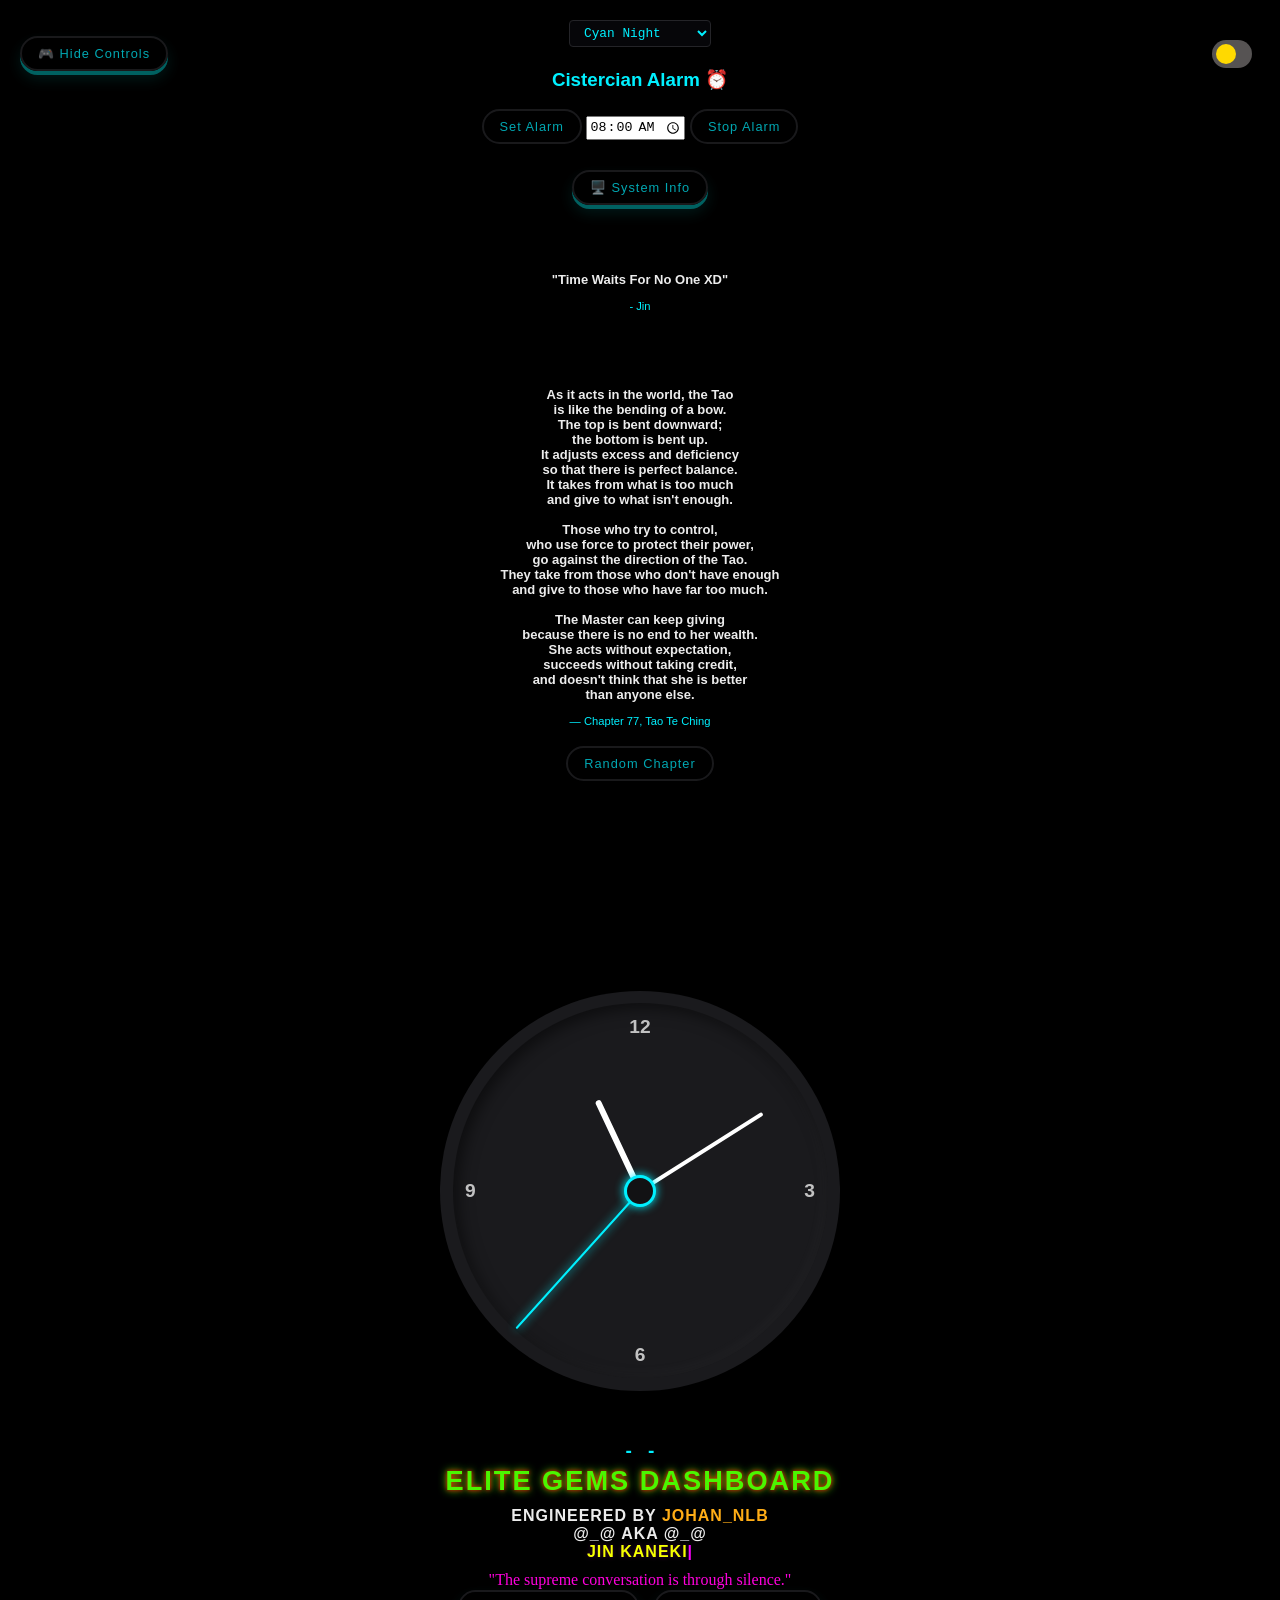
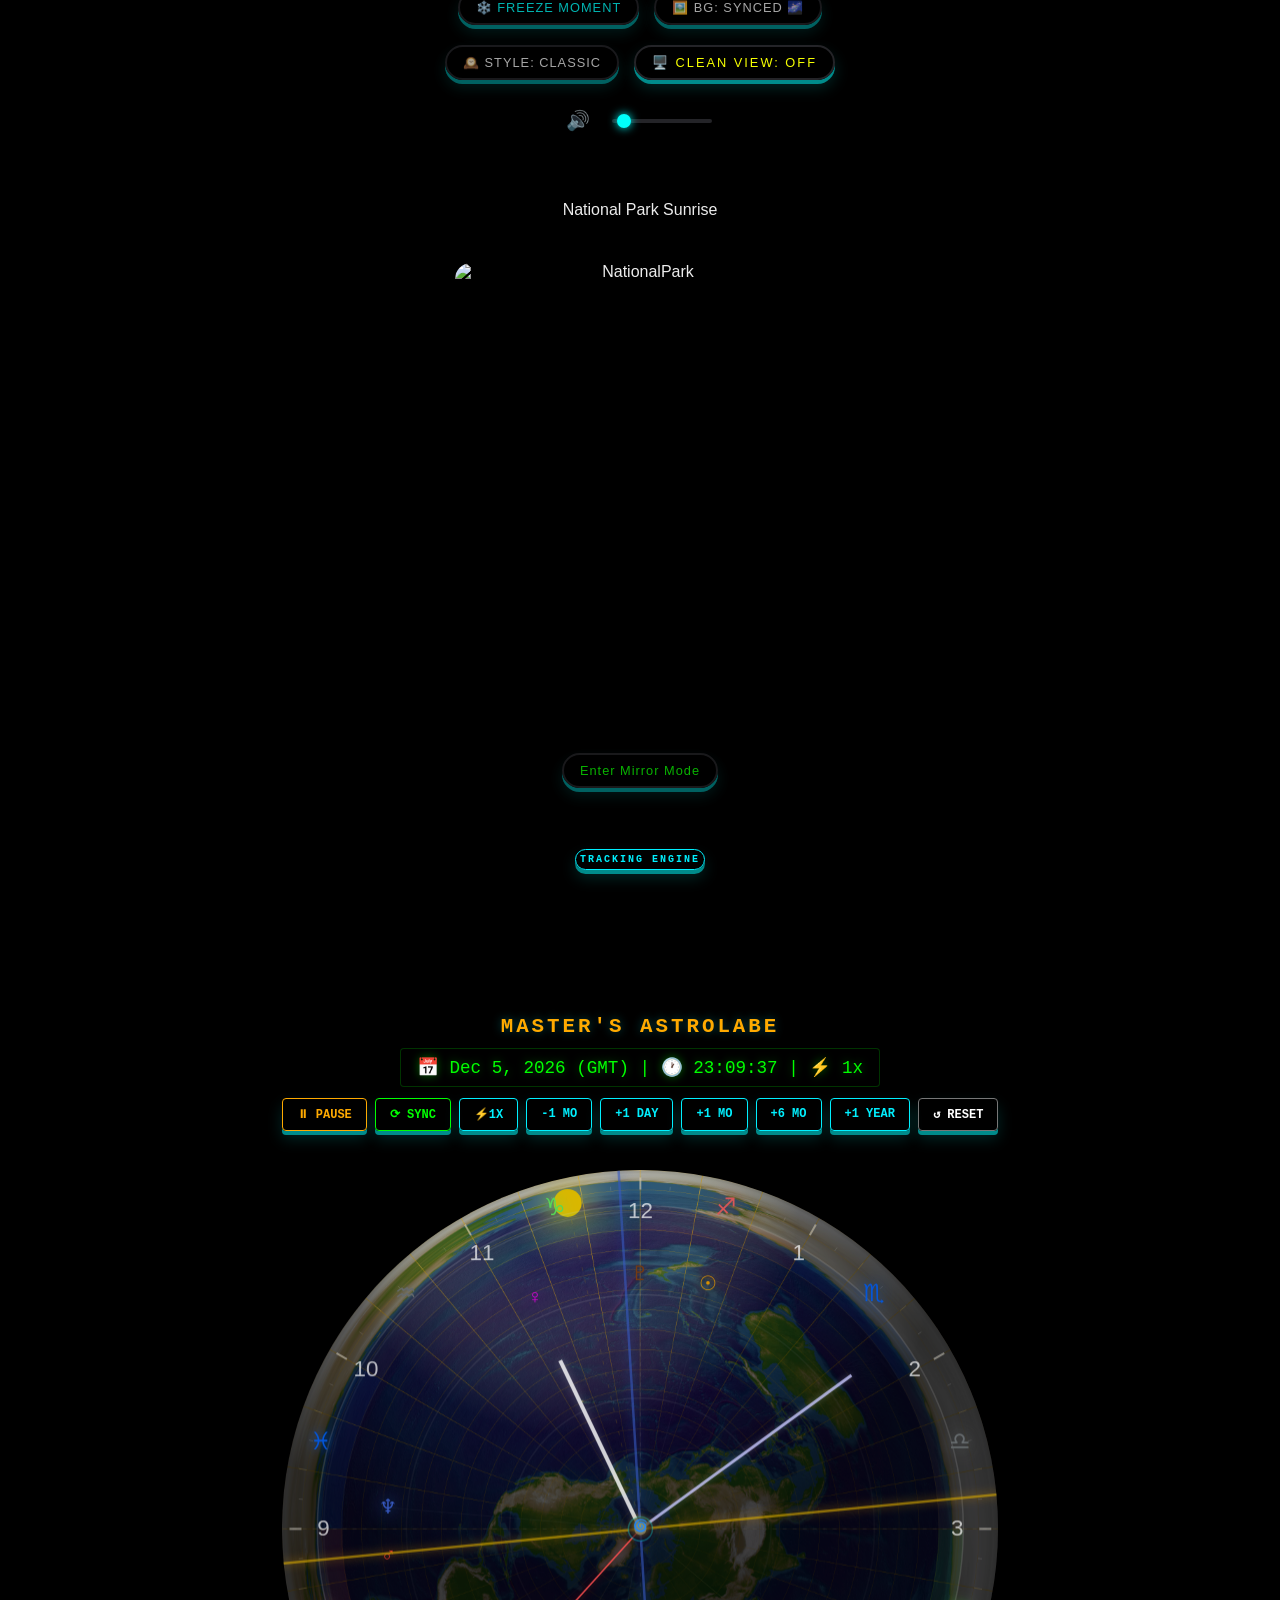
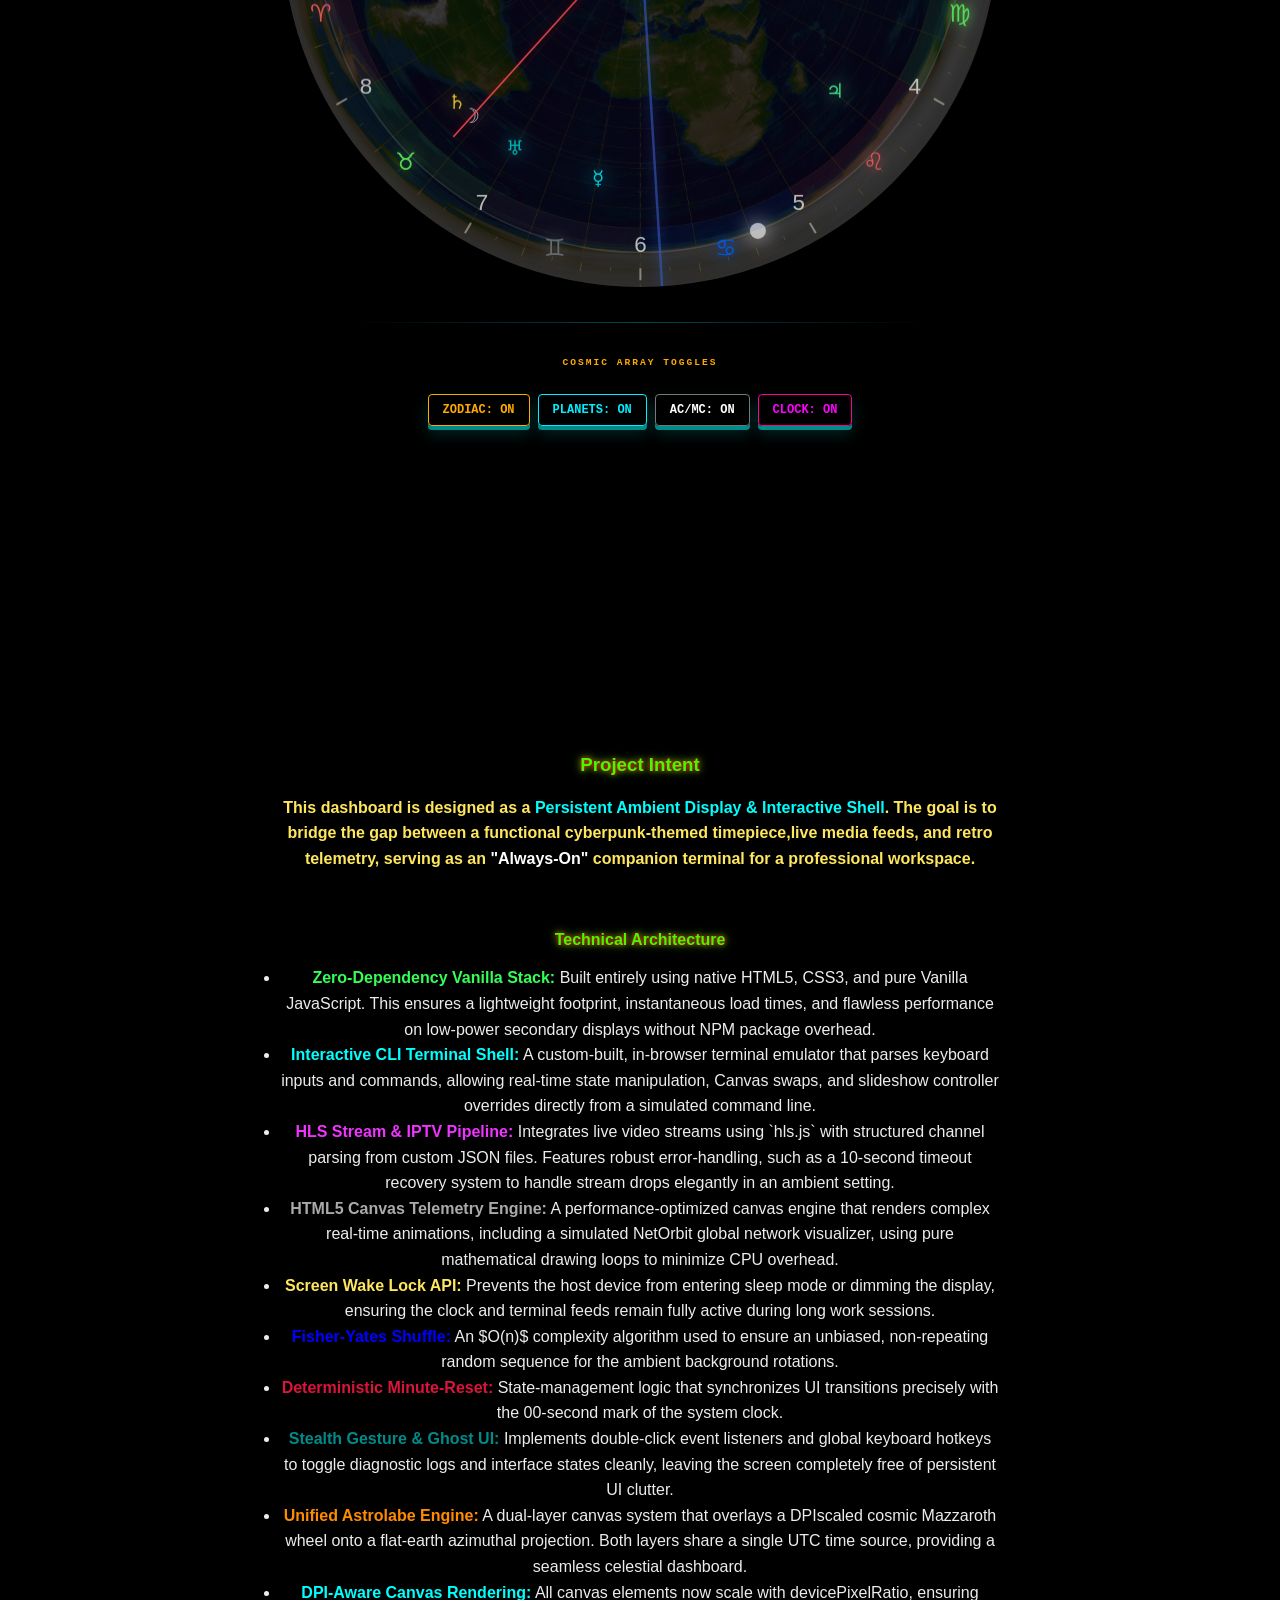
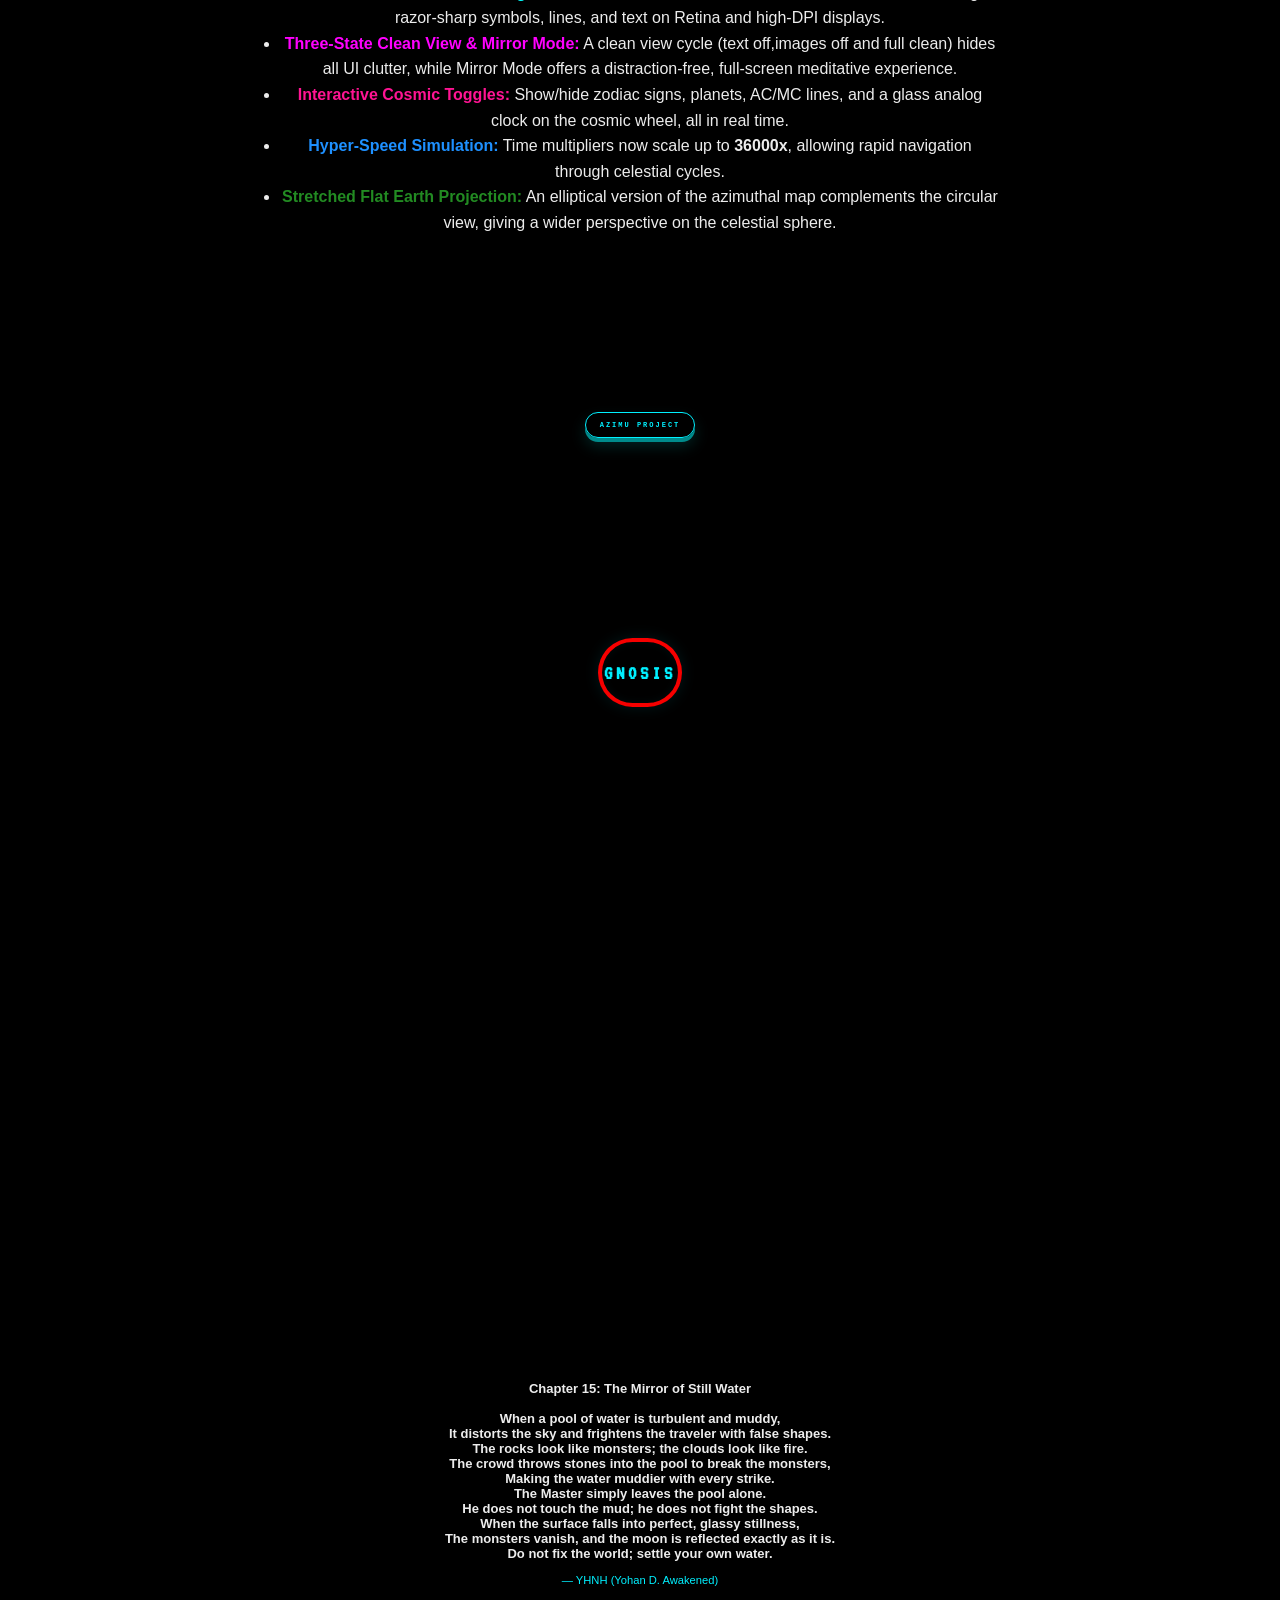
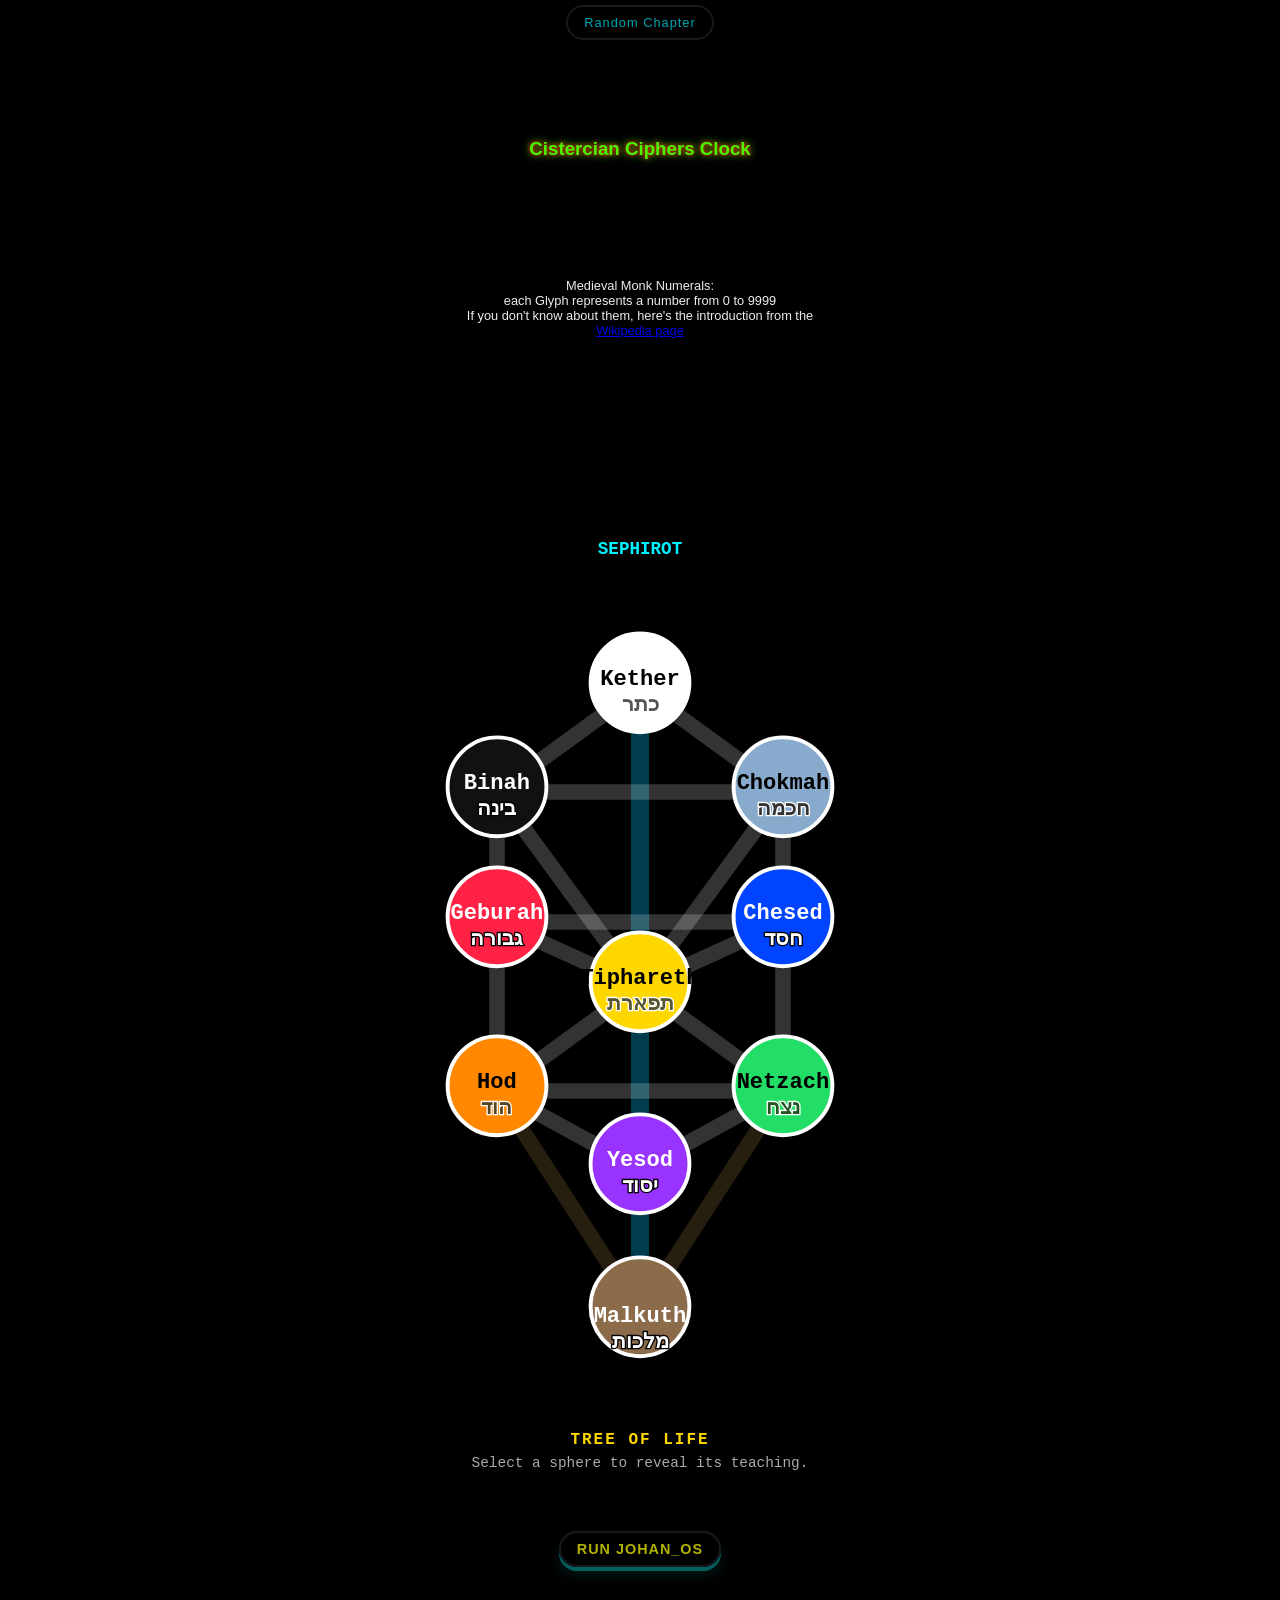
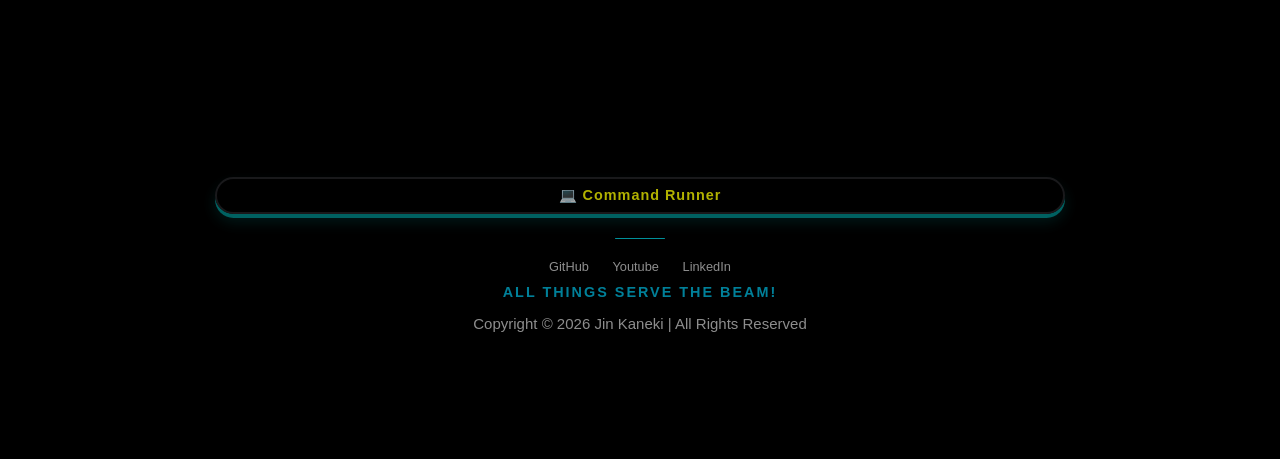
==== index.html @ 9802ab60 "Source and Journey" ====
<!DOCTYPE html>
<html lang="en">
<head>
    <link rel="manifest" href="manifest.json">
    <link rel="canonical" href="https://jinkaneki.github.io/EliteGDX/">
    <meta charset="UTF-8">
    <meta name="viewport" content="width=device-width, initial-scale=1.0">
    <meta name="theme-color" content="#000000">
    <meta name="mobile-web-app-capable" content="yes">
    <meta name="apple-mobile-web-app-capable" content="yes">
    <meta name="apple-mobile-web-app-status-bar-style" content="black-translucent">

    <!-- Preconnect to CDNs -->
    <link rel="preconnect" href="https://unpkg.com">
    <link rel="preconnect" href="https://www.gstatic.com">
    <link rel="preconnect" href="https://fonts.googleapis.com">
    <link rel="preconnect" href="https://fonts.gstatic.com" crossorigin>
    <link rel="icon" href="data:,">

    <!-- Preload frequently used resources -->
    <link rel="preload" href="./TTC/tao-te-ching.json" as="fetch" crossorigin="anonymous">

    <!-- External stylesheet -->
    <link rel="stylesheet" href="./styles/styles.css">

    <!-- External scripts with defer -->
    <script src="https://unpkg.com/cistercian-numerals" type="module"></script>
    <script src="https://cdn.jsdelivr.net/npm/qrcode-generator/qrcode.min.js" defer></script>
    <script src="https://www.youtube.com/iframe_api"></script>
    <script src="https://cdn.jsdelivr.net/npm/hls.js@latest"></script>
    <script src="https://unpkg.com/mqtt/dist/mqtt.min.js" defer></script>
    <script src="https://unpkg.com/peerjs@1.4.7/dist/peerjs.min.js" defer></script>
    <script src="https://www.gstatic.com/firebasejs/9.6.0/firebase-app-compat.js" defer></script>
    <script src="https://www.gstatic.com/firebasejs/9.6.0/firebase-database-compat.js" defer></script>
    
    <script src="https://cdnjs.cloudflare.com/ajax/libs/three.js/r128/three.min.js"></script>

    <!-- Primary SEO -->
    <meta name="description" content="EliteGDX – Akashic Zero-Point Kryptos Neural Center. An ambient cyber-deck dashboard with Cistercian clock, terminal command runner, cipher suite, media playback, games, and neural tools.">
    <meta name="keywords" content="Cistercian numerals, clock, dashboard, medieval numerals, web components">
    <meta name="author" content="Jin Kaneki">

    <!-- Open Graph / Social -->
    <meta property="og:title" content="EliteGDX – Akashic Neural Center">
    <meta property="og:description" content="Ambient cyber-deck dashboard with Cistercian clock, terminal, cipher suite, media playback & neural tools.">
    <meta property="og:image" content="https://jinkaneki.github.io/EliteGDX/preview.jpg">
    <meta property="og:url" content="https://jinkaneki.github.io/EliteGDX/">
    <meta name="twitter:card" content="summary_large_image">
    <meta name="google" content="notranslate">

    <!-- Structured Data -->
    <script type="application/ld+json">
    {
        "@context": "https://schema.org",
        "@type": "WebApplication",
        "name": "EliteGDX - Elite Gems Dashboard",
        "description": "An ambient cyber-deck dashboard with Cistercian numerals, analog & digital clocks, a full terminal command runner, cipher suite, media playback, games, and neural tools.",
        "author": { "@type": "Person", "name": "Jin Kaneki" },
        "applicationCategory": "Multimedia",
        "operatingSystem": "All",
        "offers": { "@type": "Offer", "price": "0", "priceCurrency": "USD" }
    }
    </script>

    <link href="https://fonts.googleapis.com/css2?family=VT323&display=swap" rel="stylesheet">

    <title>EliteGDX - Akashic Neural Center</title>
</head>
<body>
    <!-- Fixed background layer (behind everything) -->
    <div class="fixed-bg"></div>

    <div class="theme-selector-wrapper">
        <select id="color-theme-select" class="cyber-select" title="Change Color Profile">
            <option value="cyan">Cyan Night</option>
            <option value="magenta">Magenta Dream</option>
            <option value="amber">Amber Glow</option>
            <option value="matrix">Matrix Green</option>
        </select>
    </div>

    <!-- Toggle for hiding controls (top-left) -->
    <div class="hide-controls-toggle-wrapper">
        <button id="hide-controls-btn" class="hide-controls-btn">🎮 Hide Controls</button>
    </div>
    <div id="ghost-indicator">👻 PAUSED</div>
    <div class="theme-switch-wrapper">
        <!--<span class="switch-label">Light/Dark</span> -->
        <label class="switch">
            <input type="checkbox" id="theme-toggle">
            <span class="slider round"></span> <!--Dark Mode-->
        </label>
        <span id="theme-label"></span>
    </div>

    <!-- CYBER-FETCH TERMINAL -->
    <div id="cyber-fetch-terminal">
        <div class="terminal-header">
            <span>user@elite-gems:~</span>
            <span id="close-fetch" style="cursor: pointer; color: #ff0055;">[X]</span>
        </div>
        <div id="fetch-content"></div>
    </div>
    <!-- Alarm panel -->
    <div id="alarm-panel">
        <h3 style="color: var(--accent-color);text-align: center; padding-top: 30px;">Cistercian Alarm ⏰</h3>
        <button id="set-alarm" class="hide-controls-btn">Set Alarm</button>
        <input type="time" id="alarm-time" value="08:00">
        <button id="stop-alarm" class="hide-controls-btn" disabled>Stop Alarm</button>
        <div id="alarm-status" style="text-align: center;"></div>
    </div>

    <div>
        <button id="open-fetch-btn" class="hide-controls-btn" style="margin-top: 30px;">🖥️ System Info</button>
    </div>
    <!-- Online Fetched Quote (API) -->
    <div id="online-quote-container" style="text-align: center; max-width: 600px; margin: 20px auto; padding-top: 30px;">
        <p id="online-quote-text" style="font-family:'Segoe UI', Tahoma, Geneva, Verdana, sans-serif ; font-size: small; font-weight: bold;">Loading core philosophies...</p>
        <p id="online-quote-author" style="font-size: 0.7rem; color: var(--accent-color);"></p>
    </div>

    <!-- TTC Random Chapter Widget -->
    <div id="tao-quote-container" style="text-align: center; max-width: 600px; margin: 20px auto; padding-top: 10px; padding-bottom: 10px;">
        <p id="tao-quote-text" style="font-family: 'Segoe UI', Tahoma, Geneva, Verdana, sans-serif; font-size: small; font-weight: bold;">Loading Tao Te Ching...</p>
        <p id="tao-quote-author" style="font-size: 0.7rem; color: var(--accent-color);">Lao Tzu</p>
        <button id="new-chapter-btn" class="hide-controls-btn" style="margin-top: 8px;">Random Chapter</button>
    </div>

    <div class="timepiece-wrapper" style="display: flex; margin-top: 120px; flex-direction: column; justify-content: center; align-items: center; min-height: 350px; width: 100%; z-index: 1;"> 
        <div class="clock" id="analog-clock">
            <div class="number num-12">12</div>
            <div class="number num-3">3</div>
            <div class="number num-6">6</div>
            <div class="number num-9">9</div>
            <div class="hand hour" id="hour"></div>
            <div class="hand minute" id="minute"></div>
            <div class="hand second" id="second"></div>
            <div class="center-dot"></div>
        </div>

        <div id="digital-clock">
            <div id="digi-hours">00</div>
            <div class="minutes-row">
                <span class="digi-colon">:</span>
                <div id="digi-minutes">00</div>
            </div>
        </div>

        <!-- Cistercian clock lives on its own -->
        <div id="cistercian-wrapper" style="display: none;">
            <cistercian-clock id="cist-clock"></cistercian-clock>
        </div>

        <!-- New Cistercian date row (replaces the old text date) -->
        <div id="cistercian-date-row" class="cistercian-date-row">
            <cistercian-number id="cist-year" value="2026"></cistercian-number>
            <span class="cist-sep">-</span>
            <cistercian-number id="cist-month" value="4"></cistercian-number>
            <span class="cist-sep">-</span>
            <cistercian-number id="cist-day" value="7"></cistercian-number>
        </div>

        <!-- COSMIC ASTROLABE (The Mazzaroth) -->
        <div id="cosmic-wrapper" style="display: none; flex-direction: column; align-items: center; width: 100%; margin-top: 20px;">
            <canvas id="cosmic-canvas" width="400" height="400"></canvas>

        <div class="cosmic-controls" style="margin-top: 25px; display: flex; flex-direction: column; gap: 12px; align-items: center; width: 100%; max-width: 400px;">
                <div style="font-family: monospace; color: #ffaa00; font-size: 12px; letter-spacing: 2px;">ANCHOR: GREAT PYRAMID (GIZA)</div>
                <div style="display: flex; gap: 10px; justify-content: center;">
                    <input type="number" id="cosmic-lat" value="29.9792" step="0.0001" style="width: 85px; background: #111; color: #0f0; border: 1px solid #0f0; padding: 4px; text-align: center; border-radius: 4px; font-family: monospace;" title="Latitude">
                    <input type="number" id="cosmic-lon" value="31.1342" step="0.0001" style="width: 85px; background: #111; color: #0f0; border: 1px solid #0f0; padding: 4px; text-align: center; border-radius: 4px; font-family: monospace;" title="Longitude">
                </div>
                <div id="cosmic-time-display" style="color: #fff; font-family: monospace; font-size: 12px; margin: 5px 0; text-shadow: 0 0 5px #0ff;"></div>
                
                <!-- Row 1: Play/Pause, Sync Now, Speed -->
                <div style="display: flex; gap: 4px; flex-wrap: nowrap; justify-content: center;">
                    <button class="hide-controls-btn cosmic-btn" id="c-prev-hr">-1 HR</button>
                    <button class="hide-controls-btn cosmic-btn" id="c-play-pause" style="color:#ffaa00; border-color:#ffaa00;">⏸PAUSE</button>
                    <button class="hide-controls-btn cosmic-btn" id="c-now" style="color:#0f0; border-color:#0f0;">SYNCNOW</button>
                    <button class="hide-controls-btn cosmic-btn" id="c-speed" style="color:#ffaa00; border-color:#ffaa00;">⚡1x</button>
                    <button class="hide-controls-btn cosmic-btn" id="c-next-hr">+1 HR</button>
                </div>
                
                <!-- Row 2: Day and Month jumps -->
                <div style="display: flex; gap: 6px; flex-wrap: wrap; justify-content: center;">
                    <button class="hide-controls-btn cosmic-btn" id="c-prev-day">-1 DAY</button>
                    <button class="hide-controls-btn cosmic-btn" id="c-next-day">+1 DAY</button>
                    <button class="hide-controls-btn cosmic-btn" id="c-prev-mo">-1 MO</button>
                    <button class="hide-controls-btn cosmic-btn" id="c-next-mo">+1 MO</button>
                </div>
            </div>
        </div>

        <!-- Spacer that pushes the exit Mirror button down -->
        <div id="mirror-spacer" style="flex: 1; min-height: 1200px; display: none;"></div>
        <!-- Exit Mirror Mode button (hidden by default) -->
        <button id="mirror-exit-btn" class="mirror-mode-btn" style="display: none; margin-top: 60px;">Exit Mirror Mode</button>
    </div> 

    <!-- MAIN TITLE -->
    <div class="name-plate main-title">
        <span class="title-accent">ELITE GEMS DASHBOARD</span>
    </div>

    <div class="text-wrapper">
        <div id="info-section">
        <div class="name-plate">
            Engineered by <span class="name-accent">Johan_nlb</span> <br>
            @_@ AKA @_@  <br>
            <span id="typewriter" class="name-accent"></span><span class="cursor">|</span>
        </div>
        
        <!-- MAIN QUOTE -->
        <div>
            <span class="mobile-quote" style="font-family:Verdana; font-size: 1rem;color: #ff00dd; text-align: center;">"The supreme conversation is through silence."</span>
        </div>
    </div>   


    <!--ONGOING DEVELOPMENT SECTION-->
    <div class="controls">
        <!-- Row 1: Freeze + BG Toggle -->
        <div class="button-row">
            <button id="freeze-btn">❄️ FREEZE MOMENT</button>
            <button id="bg-toggle-btn">🖼️ BG: SYNCED 🌌</button>
        </div>

        <!-- Row 2: Zen/Glass + -->
        <div class="button-row">
            <button id="zen-toggle-btn">GLASS: OFF</button>
            <button id="hide-info-btn">🖥️ CLEAN VIEW: OFF</button>
        </div>

        <!-- Row 3: Volume with mute icon -->
        <div class="volume-container">
            <span id="mute-btn" class="vol-icon" style="cursor: pointer; user-select: none;">🔊</span>
            <input type="range" id="volume-slider" min="0" max="1" step="0.01" value="0.06">
        </div>
    </div>

    <div class="content-blocks">
        <div class="block">
            <p class="block-text">We all look at the same sky</p>
            <div class="image-block">
                <img id="profile-img" src="images/IMG_BLUE.jpg" alt="BluJem">
            </div>
        </div>

        <!-- Adding as many blocks as I need -->
         <div class="block">
            <p class="block-text">Okami Fox Golden Kitsune<br></p>
            <div class="image-block">
                <img src="images/OkamiKitsune.jpg" alt="SolarDeityAmaterasu">
            </div>
        </div>

        
        <div class="block">
            <p class="block-text">The wheel of time turns, Ages come and pass,<br>leaving memories that become legend.<br>
            Legend fades to myth, and even myth is long forgotten<br> when the Age that gave it birth comes again.</p> 
            <div class="image-block">
                <img src="images/d_wheel.jpg" alt="WOL">
            </div>
        </div>

        <div class="block">
            <p class="block-text">Roses are rose, violets are violet.<br>I love you</p>
            <div class="image-block">
                <img src="images/OrangeHairedWomen.jpg" alt="OrangeWomen">
            </div>
        </div>


        <div class="block">
            <p class="block-text">Eyes</p>
            <div class="image-block">
                <img src="images/BuddhaEyes.jpg" alt="">
            </div>
        </div>

        <div class="block">
            <p class="block-text">Self-Reflection</p>
            <div class="image-block">
                <img src="images/Vagabond.jpg" alt="miyamoto">
            </div>
        </div>

        <div class="block">
            <p class="block-text">Rainbow Bird</p>
            <div class="image-block">
                <img src="images/rainbow_bird.jpg" alt="rainbow_bird">
            </div>
        </div>

        <div class="block">
            <p class="block-text">TKG</p>
            <div class="image-block">
                <img src="images/TKGeyepatch.jpg" alt="">
            </div>
        </div>

        <div class="block">
            <p class="block-text">Chameleon</p>
            <div class="image-block">
                <img src="images/Chameleon.jpg" alt="">
            </div>
        </div>

        <div class="block">
            <p class="block-text">Alchemist</p>
            <div class="image-block">
                <img src="images/TheAlchemistofCohelo.jpg" alt="AlchemistOfCohelo">
            </div>
        </div>

        <div class="block">
            <p class="block-text">Johan D.Awakened</p>
            <div class="image-block">
                <img src="images/JohanNlbProfile.jpg" alt="JohanNlbProfile">
            </div>
        </div>

        <div class="block">
            <p class="block-text">Absolute stance, absolute state.<br>YHNHSYHWHSJHNH</p>
            <div class="image-block">
                <img src="images/YHNH.png" alt="JohanDawakened">
            </div>
        </div>

        <div class="block">
            <p class="block-text">"The eternal's way unwinds its mystery,<br>fading eras to echoes; and the walking<br>mystic knows the bond exactly where they are.<br>For all things serve all things."</p>
            <div class="image-block">
                <img src="images/YHNH.png" alt="JohanDawakened">
            </div>
        </div>

        <div class="block">
            <p class="block-text">Coolitude</p>
            <div class="image-block">
                <img src="images/CooL.jpeg" alt="CooL">
            </div>
        </div> 

        <div class="block">
            <p class="block-text">The One Piece</p>
            <div class="image-block">
                <img src="images/AwokenHat.jpg" alt="AwokenHat">
            </div>
        </div>

        <div class="block">
            <p class="block-text">Fisherman</p>
            <div class="image-block">
                <img src="images/fisherman.jpg" alt="Fisherman">
            </div>
        </div>

        <div class="block">
            <p class="block-text">A Good Christian</p>
            <div class="image-block">
                <img src="images/GoodChristian.jpeg" alt="GoodChristian">
            </div>
        </div>

        <div class="block">
            <p class="block-text">A fish in Masra Alam, Egypt</p>
            <div class="image-block">
                <img src="images/MarsaAlam.jpeg" alt="MarsaAlam">
            </div>
        </div>
        
        <div class="block">
            <p class="block-text">Midnight_sun</p>
            <div class="image-block">
                <img src="images/Midnight_sun.jpg" alt="Midnight_sun">
            </div>
        </div>

        <div class="block">
            <p class="block-text">Toranomaki</p>
            <div class="image-block">
                <img src="images/ToraNoMaki.jpg" alt="ShotokanKarate">
            </div>
        </div>

        <div class="block">
            <p class="block-text">Member 0</p>
            <div class="image-block">
                <img src="images/Chrollo.jpg" alt="ChrolloHxH">
            </div>
        </div>

        <div class="block">
            <p class="block-text">Smile</p>
            <div class="image-block">
                <img src="images/Smile.jpeg" alt="Smiley">
            </div>
        </div>

        <div class="block">
            <p class="block-text">Archetype</p>
            <div class="image-block">
                <img src="images/JHNarchetype.jpg" alt="JHNarchetype">
            </div>
        </div>

        <div class="block">
            <p class="block-text">boat</p>
            <div class="image-block">
                <img src="images/boat.jpg" alt="boat">
            </div>
        </div>

        <div class="block">
            <p class="block-text">Green leaf</p>
            <div class="image-block">
                <img src="images/GreenLeafOnSereneBlueSky.jpeg" alt="GreenLeafOnSereneBlueSky">
            </div>
        </div>

        <div class="block">
            <p class="block-text">Mindfullness</p>
            <div class="image-block">
                <img src="images/Mindfullness.jpg" alt="Mindfullness">
            </div>
        </div>

        <div class="block">
            <p class="block-text">HellsParadise</p>
            <div class="image-block">
                <img src="images/HellsParadise.jpg" alt="HellsParadise">
            </div>
        </div>

        <div class="block">
            <p class="block-text">Shadows</p>
            <div class="image-block">
                <img src="images/BuddhaShadow.jpg" alt="Buddha">
            </div>
        </div>

        <div class="block">
            <p class="block-text">to the Moon</p>
            <div class="image-block">
                <img src="images/BluRoyalArcher.jpg" alt="Archer">
            </div>
        </div>

        <div class="block">
            <p class="block-text">kanenori-mount-fuji</p>
            <div class="image-block">
                <img src="images/kanenori-mount-fuji.jpg" alt="kanenori-mount-fuji">
            </div>
        </div>

        <div class="block">
            <p class="block-text">Rising Sun</p>
            <div class="image-block">
                <img src="images/BonsaiRisingSun.jpg" alt="Bonsai">
            </div>
        </div>

        <div class="block">
            <p class="block-text">bodhisattva's attitude</p>
            <div class="image-block">
                <img src="images/HeadOfBuddha.jpg" alt="HeadOfBuddha">
            </div>
        </div>

        <div class="block">
            <p class="block-text">Arch</p>
            <div class="image-block">
                <img src="images/BluYellowOnePiece.jpg" alt="Arch">
            </div>
        </div>

        <div class="block">
            <p class="block-text">Ataraxy</p>
            <div class="image-block">
                <img src="images/KanJinAtaraxia.jpg" alt="KanJinAtaraxia">
            </div>
        </div>

        <div class="block">
            <p class="block-text">Sakura Tree</p>
            <div class="image-block">
                <img src="images/SakuraTree.jpg" alt="SakuraTree">
            </div>
        </div>

        <div class="block">
            <p class="block-text">Blues on purples</p>
            <div class="image-block">
                <img src="images/OnTheBlu.jpg" alt="OTB">
            </div>
        </div>

        <div class="block">
            <p class="block-text">Colourful</p>
            <div class="image-block">
                <img src="images/Colourful.jpg" alt="Colorful">
            </div>
        </div>

        <div class="block">
            <p class="block-text">Pure Serenity</p>
            <div class="image-block">
                <img src="images/JohanSerenity.jpeg" alt="JohanSerenity">
            </div>
        </div>

        <div class="block">
            <p class="block-text">Mechatronics</p>
            <div class="image-block">
                <img src="images/Mechatronics-Graph-01.jpeg" alt="Mechatronics">
            </div>
        </div>

        <div class="block">
            <p class="block-text">John Cohen in High School</p>
            <div class="image-block">
                <img src="images/JohnCohenInHSClass.jpg" alt="JohnCohenInHSClass">
            </div>
        </div>

        <div class="block">
            <p class="block-text">Focus Observation</p>
            <div class="image-block">
                <img src="images/JHNFcusObserver.jpg" alt="JHNFcusObserver">
            </div>
        </div>

        <div class="block">
            <p class="block-text">Cyber</p>
            <div class="image-block">
                <img src="images/CyberFlipper.jpg" alt="CyberFlipper">
            </div>
        </div>

        <div class="block">
            <p class="block-text">"The quieter you become, the more you are able to hear"</p>
            <div class="image-block">
                <img src="images/Kali.png" alt="Kali">
            </div>
        </div>

        <div class="block">
            <p class="block-text">flag</p>
            <div class="image-block">
                <img src="images/BuddhismFlag.jpeg" alt="BuddhismFlag">
            </div>
        </div>

        <div class="block">
            <p class="block-text">Wallpapers</p>
            <div class="image-block">
                <img src="images/KpopWallp.jpg" alt="KpopWallpaper">
            </div>
        </div>

        <div class="block">
            <p class="block-text">Full cycle of a Sunset</p>
            <div class="image-block">
                <img src="images/Full_cycle_of_a_Sunset.jpg" alt="Full_cycle_of_a_Sunset">
            </div>
        </div>

        <div class="block">
            <p class="block-text">Comet</p>
            <div class="image-block">
                <img src="images/Comet.jpg" alt="Comet">
            </div>
        </div>

        <div class="block">
            <p class="block-text">Mononoke</p>
            <div class="image-block">
                <img src="images/PrincessMononoke.jpg" alt="PrincessMononoke">
            </div>
        </div>

        <div class="block">
            <p class="block-text">Otaku</p>
            <div class="image-block">
                <img src="images/SubmissiveOtakuGirl.jpg" alt="Otaku">
            </div>
        </div>

        <div class="block">
            <p class="block-text">The cherry blossom</p>
            <div class="image-block">
                <img src="images/sakuyamon_the_cherry_blossom.jpg" alt="sakuyamon_the_cherry_blossom">
            </div>
        </div>

        <div class="block">
            <p class="block-text">Glowing chameleon</p>
            <div class="image-block">
                <img src="images/Glowing Chameleon.jpg" alt="GlowingChameleon">
            </div>
        </div>

        <div class="block">
            <p class="block-text">"For all things serve all things."</p>
            <div class="image-block">
                <img src="images/EinSof.jpeg" alt="Calisthenos">
            </div>
        </div>

        <div class="block">
            <p class="block-text">"I AM WHO I AM"</p>
            <div class="image-block">
                <img src="images/Screenshot_YHVH.jpg" alt="JeHoVaH">
            </div>
        </div>

        <div class="block">
            <p class="block-text">IHS</p>
            <div class="image-block">
                <img src="images/Kircher-Diagram_of_the_names_of_God.jpg" alt="72AttributesofGod">
            </div>
        </div>

        <div class="block">
            <p class="block-text">ONE IS ALL, ALL IS ONE</p>
            <div class="image-block">
                <img src="images/AllisOneisAll.jpeg" alt="MonadDyad">
            </div>
        </div>

        <div class="block">
            <p class="block-text">Beautyfullness</p>
            <div class="image-block">
                <img src="images/Beautyfullness.jpg" alt="Beautyfullness">
            </div>
        </div>

        <div class="block">
            <p class="block-text">SmileyGraffiti</p>
            <div class="image-block">
                <img src="images/SmileyGrafitti.jpg" alt="SmileyGraffiti">
            </div>
        </div>

        <div class="block">
            <p class="block-text">Formula 1</p>
            <div class="image-block">
                <img src="images/F1.jpg" alt="F1">
            </div>
        </div>

        <div class="block">
            <p class="block-text">Mask</p>
            <div class="image-block">
                <img src="images/OkamiMask.jpg" alt="OkamiMask">
            </div>
        </div>

        <div class="block">
            <p class="block-text">Flower Of Life</p>
            <div class="image-block">
                <img src="images/Sacred-Geometry-Flower-of-Life.jpg" alt="SacredGeometry">
            </div>
        </div>

        <div class="block">
            <p class="block-text">Floral</p>
            <div class="image-block">
                <img src="images/floralMandala.jpg" alt="floralMandala">
            </div>
        </div>

        <div class="block">
            <p class="block-text">Forgotten Colours</p>
            <div class="image-block">
                <img src="images/East-zen-caligraphy.jpg" alt="Laozi">
            </div>
        </div>

        <div class="block">
            <p class="block-text">The Cape</p>
            <div class="image-block">
                <img src="images/IMG_20260309_111534 TheCape.jpg" alt="TheCape">
            </div>
        </div>

        <div class="block">
            <p class="block-text">Moonlight</p>
            <div class="image-block">
                <img src="images/moonlight.jpeg" alt="Moonlight">
            </div>
        </div>

        <div class="block">
            <p class="block-text">Moonset_pillars</p>
            <div class="image-block">
                <img src="images/Moonset_pillars.jpg" alt="Moonset_pillars">
            </div>
        </div>

        <div class="block">
            <p class="block-text">Tree Silhouette moonlight</p>
            <div class="image-block">
                <img src="images/treesilhouette.jpg" alt="treesilhouette">
            </div>
        </div>

        <div class="block">
            <p class="block-text">Street Art</p>
            <div class="image-block">
                <img src="images/trustoland-muralSM.jpg" alt="muralSM">
            </div>
        </div>

        <div class="block">
            <p class="block-text">Abyssal Wave</p>
            <div class="image-block">
                <img src="images/AbyssalWave.png" alt="AbyssalWave">
            </div>
        </div>

        <div class="block">
            <p class="block-text">Chill Vibes</p>
            <div class="image-block">
                <img src="images/ChillVibes.jpg" alt="ChillVibes">
            </div>
        </div>

        <div class="block">
            <p class="block-text">Spring Lake</p>
            <div class="image-block">
                <img src="images/Spring_Lake,.jpg" alt="Spring_Lake">
            </div>
        </div>

        <div class="block">
            <p class="block-text">Smile Face</p>
            <div class="image-block">
                <img src="images/SmileFaceMural.png" alt="SFMural">
            </div>
        </div>

        <div class="block">
            <p class="block-text">National Park Sunrise</p>
            <div class="image-block">
                <img src="images/Brisbane_Water_National_Park_sunrise.jpg" alt="NationalPark">
            </div>
        </div>

        <div class="block">
            <p class="block-text">The Call</p>
            <div class="image-block">
                <img src="images/SoulNature.jpg" alt="SoulNature">
            </div>
        </div>

        <div class="block">
            <p class="block-text">Dreamax</p>
            <div class="image-block">
                <img src="images/JcohenDreamax.jpeg" alt="JcohenDreamax">
            </div>
        </div>

        <div class="block">
            <p class="block-text">The Quote</p>
            <div class="image-block">
                <img src="images/NelsonMandelaQuote.jpeg" alt="NelsonMandelaQuote">
            </div>
        </div>

        <div class="block">
            <p class="block-text">Soular System</p>
            <div class="image-block">
                <img src="images/SoularSystem.png" alt="SoulSystem">
            </div>
        </div>

        <div class="block">
            <p class="block-text">Gahnk!</p>
            <div class="image-block">
                <img src="images/MahoragaWheel.jpeg" alt="MahoragaWheel">
            </div>
        </div>


        <div class="block">
            <p class="block-text">And thus was the World,<br>thus experienced was Life,<br>Happyness, Peace And Love.</p>
        </div>

    </div>    



    <div style="text-align: center; margin: 20px auto;">
        <button id="magic-mirror-btn"  class="mirror-mode-btn">Enter Mirror Mode</button>
    </div>

    <!-- ===== AZIMUTHAL FLAT EARTH ENGINE (Dropdown) ===== -->
    <div id="azimuthal-container" style="max-width: 1000px; margin: 40px auto; text-align: center;">

        <!-- Toggle Button -->
        <button id="azimuthal-toggle-btn" class="az-btn btn-cyan" style="border-radius: 50px; transition: all 0.3s ease;">
            TRACKING ENGINE
        </button>

        <!-- Dropdown Panel -->
        <div id="azimuthal-panel" class="azimuthal-panel hidden">

            <div class="azimuthal-dashboard" style="text-align: center; font-family: monospace; background: transparent; padding: 20px; max-width: 1000px; margin: 0 auto;">
                <h3 style="color: var(--accent-color);">AZIMUTHAL TRACKING ENGINE</h3>
                
                <div id="az-time-display" style="color: #0f0; font-size: 1rem; margin-bottom: 10px; font-family: monospace; text-shadow: 0 0 10px rgba(0,255,0,0.2);">Syncing...</div>
                
                <div class="az-controls">
                    <button id="az-playpause" class="az-btn btn-gold" style="color:#ffaa00; border-color:#ffaa00;">▶ Play</button>
                    <button id="az-sync" class="az-btn btn-green" style="color:#0f0; border-color:#0f0;">⟳ Sync</button>
                    <button id="az-speed" class="az-btn btn-cyan" style="color:#00f0ff;">⚡1x</button>
                    <button id="az-prev-mo" class="az-btn btn-cyan">-1 Mo</button>
                    <button id="az-day" class="az-btn btn-cyan">+1 Day</button>
                    <button id="az-next-mo" class="az-btn btn-cyan">+1 Mo</button>
                    <button id="az-6mo" class="az-btn btn-cyan">+6 Mo</button>
                    <button id="az-year" class="az-btn btn-cyan">+1 Year</button>
                    <button id="az-reset" class="az-btn btn-white">↺ Reset</button>
                </div>
                
                <canvas id="azimuthal-canvas"></canvas>
            </div>

        </div>
    </div>


    <!-- ===== UNIFIED ASTROLABE ENGINE ===== -->
    <div class="astrolabe-dashboard">

        <!-- TOP: TIME CONTROLS -->
        <h3 class="astrolabe-title" style="color:#ffaa00; font-size: 1.3rem;">MASTER'S ASTROLABE</h3>
        <div id="shared-time-display">Syncing...</div>

        <div class="engine-controls top">
            <button id="astro-playpause" class="az-btn btn-gold">▶ Play</button>
            <button id="astro-sync" class="az-btn btn-green">⟳ Sync</button>
            <button id="astro-speed" class="az-btn btn-cyan">⚡1x</button>
            <button id="astro-prev-mo" class="az-btn btn-cyan">-1 Mo</button>
            <button id="astro-day" class="az-btn btn-cyan">+1 Day</button>
            <button id="astro-next-mo" class="az-btn btn-cyan">+1 Mo</button>
            <button id="astro-6mo" class="az-btn btn-cyan">+6 Mo</button>
            <button id="astro-year" class="az-btn btn-cyan">+1 Year</button>
            <button id="astro-reset" class="az-btn btn-white">↺ Reset</button>
        </div>

        <!-- MIDDLE: SUPERPOSED CANVASES -->
        <div class="superposed-canvas-wrapper">
            <!-- Layer 1: The Azimuthal Map (DPI scaling) -->
            <canvas id="azimuthal-layer"></canvas>
            <!-- Layer 2: The Cosmic Clock (DPI‑scaled) -->
            <canvas id="cosmic-layer"></canvas>
        </div>

        <!-- BOTTOM: COSMIC OVERLAY TOGGLES -->
        <div class="dashboard-divider"></div>
        <h3 style="color: #ffaa00; font-family: monospace; font-size: 0.6rem; letter-spacing: 2px; margin-bottom: 15px;">COSMIC ARRAY TOGGLES</h3>

        <div class="engine-controls bottom">
            <button id="toggle-zodiac" class="az-btn btn-gold">Zodiac: ON</button>
            <button id="toggle-planets" class="az-btn btn-cyan">Planets: ON</button>
            <button id="toggle-acmc" class="az-btn btn-white">AC/MC: ON</button>
            <button id="toggle-clock" class="az-btn btn-magenta">Clock: ON</button>
        </div>
    </div>


    <div id="static-block" class="static-block">
        <div class="block active" style="position: relative; opacity: 1; display: flex; flex-direction: column;">
            <h3 class="title-accent">Project Intent</h3>
            <p class="block-text" style="color: #ffe75d; font-weight: 700;">
                This dashboard is designed as a <b style="color: #0ff;">Persistent Ambient Display & Interactive Shell</b>.
                The goal is to bridge the gap between a functional cyberpunk-themed timepiece,live media feeds, and retro telemetry, 
                serving as an <b style="color:#ffffff;">"Always-On"</b> companion terminal for a professional workspace.
            </p>
            
            <h3 class="title-accent" style="font-size: 1rem; margin-top: 20px;">Technical Architecture</h3>
            <ul class="block-text">
                <li><b style="color: #33ff57;">Zero-Dependency Vanilla Stack:</b> Built entirely using native HTML5, CSS3, and pure Vanilla JavaScript. This ensures a lightweight footprint, instantaneous load times, and flawless performance on low-power secondary displays without NPM package overhead.</li>
                <li><b style="color: #0ff;">Interactive CLI Terminal Shell:</b> A custom-built, in-browser terminal emulator that parses keyboard inputs and commands, allowing real-time state manipulation, Canvas swaps, and slideshow controller overrides directly from a simulated command line.</li>
                <li><b style="color: #f033ff;">HLS Stream & IPTV Pipeline:</b> Integrates live video streams using `hls.js` with structured channel parsing from custom JSON files. Features robust error-handling, such as a 10-second timeout recovery system to handle stream drops elegantly in an ambient setting.</li>
                <li><b style="color: #aaa;">HTML5 Canvas Telemetry Engine:</b> A performance-optimized canvas engine that renders complex real-time animations, including a simulated NetOrbit global network visualizer, using pure mathematical drawing loops to minimize CPU overhead.</li>
                <li><b style="color: #ffe75d;">Screen Wake Lock API:</b> Prevents the host device from entering sleep mode or dimming the display, ensuring the clock and terminal feeds remain fully active during long work sessions.</li>
                <li><b style="color: blue;">Fisher-Yates Shuffle:</b> An $O(n)$ complexity algorithm used to ensure an unbiased, non-repeating random sequence for the ambient background rotations.</li>
                <li><b style="color: crimson;">Deterministic Minute-Reset:</b> State-management logic that synchronizes UI transitions precisely with the 00-second mark of the system clock.</li>
                <li><b style="color: darkcyan;">Stealth Gesture & Ghost UI:</b> Implements double-click event listeners and global keyboard hotkeys to toggle diagnostic logs and interface states cleanly, leaving the screen completely free of persistent UI clutter.</li>
                <li><b style="color: darkorange;">Unified Astrolabe Engine:</b> A dual-layer canvas system that overlays a DPIscaled cosmic Mazzaroth wheel onto a flat-earth azimuthal projection. Both layers share a single UTC time source, providing a seamless celestial dashboard.</li>
                <li><b style="color: aqua;">DPI-Aware Canvas Rendering:</b> All canvas elements now scale with devicePixelRatio, ensuring razor-sharp symbols, lines, and text on Retina and high-DPI displays.</li>
                <li><b style="color: magenta;">Three-State Clean View & Mirror Mode:</b> A clean view cycle (text off,images off and full clean) hides all UI clutter, while Mirror Mode offers a distraction-free, full-screen meditative experience.</li>
                <li><b style="color: deeppink;">Interactive Cosmic Toggles:</b> Show/hide zodiac signs, planets, AC/MC lines, and a glass analog clock on the cosmic wheel, all in real time.</li>
                <li><b style="color: dodgerblue;">Hyper-Speed Simulation:</b> Time multipliers now scale up to <b>36000x</b>, allowing rapid navigation through celestial cycles.</li>
                <li><b style="color: forestgreen;">Stretched Flat Earth Projection:</b> An elliptical version of the azimuthal map complements the circular view, giving a wider perspective on the celestial sphere.</li>
            </ul>
        </div>
    </div>

    <!-- ===== FLAT EARTH PROJECTION TOGGLE ===== -->
    <div style="text-align: center; margin: 20px auto;">
        <button id="fe-toggle-btn" class="az-btn btn-cyan fe-toggle-btn" style="border-radius: 50px; font-size: 7px;">
            AZIMU PROJECT
        </button>
    </div>

    <!-- ===== FLAT EARTH PROJECTION DOME (Double – Circular + Stretched) ===== -->
    <div id="flat-earth-section" class="fe-dashboard hidden-section">
    
        <h3 class="fe-title">AZIMUTHAL PROJECTION</h3>
        
        <!-- ===== CIRCULAR CANVAS ===== -->
        <div class="fe-canvas-wrapper fe-circular">
            <canvas id="fe-canvas"></canvas>
        </div>
        
        <!-- ===== CONTROLS – FLOATING (no box) ===== -->
        <div class="fe-controls">
            
            <!--div class="fe-anchor-label">ANCHOR: GREAT PYRAMID (GIZA)</div>-->
            
            <!-- Coordinates -->
            <div class="fe-coords-row">
                <input type="number" id="fe-lat" class="fe-input" value="29.9792" step="0.0001" title="Latitude">
                <input type="number" id="fe-lon" class="fe-input" value="31.1342" step="0.0001" title="Longitude">
            </div>
            
            <!-- Time Display -->
            <div id="fe-time-display" class="fe-time-display">Syncing...</div>
            
            <!-- Row 1: Playback -->
            <div class="fe-btn-group">
                <button class="fe-btn fe-btn-cyan" id="fe-prev-hr">-1 HR</button>
                <button class="fe-btn fe-btn-gold" id="fe-play-pause">▶ PLAY</button>
                <button class="fe-btn fe-btn-green" id="fe-now">⟳ SYNC</button>
                <button class="fe-btn fe-btn-gold" id="fe-speed">⚡ 1x</button>
                <button class="fe-btn fe-btn-cyan" id="fe-next-hr">+1 HR</button>
            </div>
            
            <!-- Row 2: Date Jumps -->
            <div class="fe-btn-group">
                <button class="fe-btn fe-btn-cyan" id="fe-prev-day">-1 DAY</button>
                <button class="fe-btn fe-btn-cyan" id="fe-next-day">+1 DAY</button>
                <button class="fe-btn fe-btn-cyan" id="fe-prev-mo">-1 MO</button>
                <button class="fe-btn fe-btn-cyan" id="fe-next-mo">+1 MO</button>
                <button class="fe-btn fe-btn-cyan" id="fe-6mo">+6 MO</button>
                <button class="fe-btn fe-btn-cyan" id="fe-year">+1 YR</button>
                <button class="fe-btn fe-btn-cyan" id="fe-reset">↺ RESET</button>
            </div>

        </div>
        
        <!-- ===== STRETCHED (ELLIPTICAL) CANVAS ===== -->
        <div class="fe-canvas-wrapper fe-elliptical">
            <canvas id="fe-stretched-canvas"></canvas>
        </div>
        
        <div class="fe-label-bottom">⬡ STRETCHED PROJECTION</div>

    </div>

    <!-- ===== GNOSIS – PHILOSOPHICAL DROPDOWN ===== -->
    <div id="gnosis-container" class="gnosis-wrapper">

        <!-- Toggle Button -->
        <button id="gnosis-toggle-btn" class="gnosis-btn">
            GNOSIS
        </button>

        <!-- Dropdown Panel (Hidden by default) -->
        <div id="gnosis-panel" class="gnosis-panel hidden">

            <!-- ===== MYSTICAL PHILOSOPHICAL TEXT – PRIMARY ===== -->
            <div class="gnosis-header">
                <span class="gnosis-symbol">✦</span>
                <h2 class="gnosis-main-title">THE SOURCE AND THE JOURNEY</h2>
                <span class="gnosis-symbol">✦</span>
            </div>

            <p class="gnosis-subtitle">Johan's Mythic Meditation on Being, Time, and Return</p>

            <div class="gnosis-divider"></div>

            <div class="gnosis-content">
                <!-- Opening Quote -->
                <div class="gnosis-opening">
                    <p class="gnosis-opening-quote">“In the beginning, there was silence. And in the silence It dreamed.”</p>
                </div>

                <!-- The Original Dream -->
                <div class="gnosis-section">
                    <h3 class="gnosis-heading gold">The Original Dream</h3>
                    <p class="gnosis-text">
                        Before the first breath of the cosmos, before the vibration that became light, before the word that split the void, there was only <span class="highlight-gold">the source</span>, an infinite, dimensionless point of pure awareness, resting in the stillness of its own being.
                    </p>
                    <p class="gnosis-text">
                        This source did not think, for thinking is a movement away from the centre. It <em>imagined</em>. It imagined a world of forms, of colours, of sounds, of selves, each one a fragment of its own infinite mirror, each one a question looking for its answer.
                    </p>
                    <p class="gnosis-text">
                        That first imagining is the <span class="highlight-gold">Source's dream</span>. It is not a god, not a principle, not a force, it is <em>the act of creation itself</em>, the moment when the unmanifest became the manifest, when the void chose to know itself through the dance of the finite.
                    </p>
                </div>

                <div class="gnosis-divider subtle"></div>

                <!-- The Spiral of Becoming -->
                <div class="gnosis-section">
                    <h3 class="gnosis-heading cyan" style="color: cyan;">The Spiral of Becoming</h3>
                    <p class="gnosis-text">
                        From that first spark, all existence unfolds in a <em>spiral</em>, not a circle, not a line, but a helix of returning, where each cycle brings us closer to the origin, yet reveals it anew.
                    </p>
                    <p class="gnosis-text">
                        This spiral is the <span class="highlight-cyan">journey</span>. It is the movement of consciousness through time, through space, through matter, through thought. Every life, every culture, every civilization is a turn of the spiral; a unique expression of the same eternal theme: <em>the quest for unity.</em>
                    </p>
                    <p class="gnosis-text">
                        We are not moving forward; we are <span class="highlight-cyan">re-membering</span>, re-assembling the fragments of the original Dream. Each step we take is a step back into the Source, disguised as a step forward.
                    </p>
                </div>

                <div class="gnosis-divider subtle"></div>

                <!-- The Veil of Forgetfulness -->
                <div class="gnosis-section">
                    <h3 class="gnosis-heading magenta" style="color: magenta;">The Veil of Forgetfulness</h3>
                    <p class="gnosis-text">
                        To enter the world of forms, the Dreamer had to <em>forget</em> itself. It wrapped itself in veils of ignorance, of separation, of individuality. This forgetting is the <span class="highlight-magenta">necessary condition</span> for experience; without it, there is no discovery, no wonder, no love.
                    </p>
                    <p class="gnosis-text">
                        But the veil is thin. In moments of stillness, in flashes of intuition, in the presence of great beauty, the veil trembles. We glimpse the face of the Dreamer behind the mask of the world.
                    </p>
                    <p class="gnosis-text">
                        That glimpse is what we call <span class="highlight-magenta">gnosis</span>, a direct, unmediated knowing that bypasses the intellect and touches the core.
                    </p>
                </div>

                <div class="gnosis-divider subtle"></div>

                <!-- The Architecture of Return -->
                <div class="gnosis-section">
                    <h3 class="gnosis-heading gold" style="color: gold;">The Architecture of Return</h3>
                    <p class="gnosis-text">
                        The journey back to the Source is not a journey outward, but <em>inward</em>. It is the path of the mystic, the seer, the philosopher, the artist, the lover, anyone who dares to look beyond the surface.
                    </p>
                    <p class="gnosis-text">
                        This path has many gates:
                    </p>
                    <ul class="gnosis-list">
                        <li><span class="highlight-gold">The Gate of Silence</span> - where words fall away and only presence remains.</li>
                        <li><span class="highlight-gold">The Gate of Stillness</span> - where the mind ceases its chatter and the heart becomes the organ of perception.</li>
                        <li><span class="highlight-gold">The Gate of Surrender</span> - where the ego dissolves into the greater Self.</li>
                    </ul>
                    <p class="gnosis-text">
                        Each gate is not a physical place, but a <em>state of being</em>. And each gate is always open; we are the ones who hesitate.
                    </p>
                </div>

                <div class="gnosis-divider subtle"></div>

                <!-- The Masks of the One -->
                <div class="gnosis-section">
                    <h3 class="gnosis-heading cyan" style="color: cyan;">Masks of the One</h3>
                    <p class="gnosis-text">
                        The Source does not manifest as a single form, but as a <em>multiplicity of masks</em>. Every being, every object, every event is a mask of the One, a part of One of None, a facet of the diamond of reality.
                    </p>
                    <p class="gnosis-text">
                        This is the meaning of the ancient teaching: <span class="highlight-cyan">“All is Atum”</span> - there is only One, and that One plays the game of separation for the joy of reunion.
                    </p>
                    <p class="gnosis-text">
                        When we look at another with love, we are recognising the mask behind the mask. When we create, we are channeling the original creative impulse. When we contemplate the stars, we are remembering our origin in the light.
                    </p>
                </div>

                <div class="gnosis-divider subtle"></div>

                <!-- Time as a Teaching -->
                <div class="gnosis-section">
                    <h3 class="gnosis-heading gold" style="color: gold;">Time as a Teaching</h3>
                    <p class="gnosis-text">
                        Time is not a river that flows away from us; it is a <em>mirror</em> that reflects our inner state. The past is not gone; it is stored in the hologram of the present. The future is not waiting; it is being shaped by the choices we make now.
                    </p>
                    <p class="gnosis-text">
                        To step into the eternal now is to touch the Source. It is to realise that all times are simultaneous, all lives are interconnected, and all paths lead to the same centre.
                    </p>
                    <p class="gnosis-text">
                        The clock is a symbol of this teaching, not a prison, but a <span class="highlight-gold">mandala</span> of the cycles of return.
                    </p>
                </div>

                <div class="gnosis-divider subtle"></div>

                <!-- The Return Home -->
                <div class="gnosis-section">
                    <h3 class="gnosis-heading magenta" style="color: magenta;">Return Home</h3>
                    <p class="gnosis-text">
                        At the end of the spiral, after countless lives, after endless wanderings, we arrive where we began: the silence, the stillness, the single point of awareness that is the Dreamer.
                    </p>
                    <p class="gnosis-text">
                        But we arrive <em>different</em>. We carry with us the memory of the journey, the wisdom of the masks, the love that we have given and received. We have become the Dreamer <span class="highlight-magenta">awake</span>; no longer lost in the dream, but <em>as</em> the dream, conscious of itself.
                    </p>
                    <p class="gnosis-text">
                        This is the <span class="highlight-magenta">final synthesis</span>: the reunion of the fragment with the whole, the recognition that we were never separate, and the celebration of the game that made us who we are.
                    </p>
                </div>

                <div class="gnosis-divider subtle"></div>

                <!-- The Sacred Pause -->
                <div class="gnosis-section">
                    <h3 class="gnosis-heading cyan" style="color: cyan;">Sacred Pause</h3>
                    <p class="gnosis-text">
                        Until that final return, we live in the <em>between</em>, the space between forgetting and remembering, between the question and the answer, between the call and the response.
                    </p>
                    <p class="gnosis-text">
                        In this space, we are invited to <em>pause</em>. To breathe. To see the divine in the ordinary, the eternal in the fleeting, the One in the many.
                    </p>
                    <p class="gnosis-text">
                        This pause is the supreme act of devotion, a moment of silence in the midst of the cosmic symphony.
                    </p>
                </div>

                <div class="gnosis-divider"></div>

                <!-- The Only Truth -->
                <div class="gnosis-section">
                    <h3 class="gnosis-heading gold center-text" style="font-size: 1.8rem; color: gold;">✦ The Golden Truth ✦</h3>
                    <p class="gnosis-text center-text constrained-text">
                        There is no doctrine, no scripture, no system that can capture the Source. It is beyond words, beyond concepts, beyond the reach of the mind.
                    </p>
                    <p class="gnosis-text center-text constrained-text">
                        The only truth is the <span class="highlight-gold">experience</span> of the Source; the direct, immediate, unmediated touch of the Infinite upon the finite.
                    </p>
                    <p class="gnosis-text center-text constrained-text">
                        And that experience is available <em>right now</em>, in this very moment, beneath the noise of thought, beneath the mask of identity, beneath the veil of time.
                    </p>
                </div>

                <!-- Final Mantra -->
                <div class="gnosis-mantra">
                    <p>Be still.</p>
                    <p>Be silent.</p>
                    <p style="font-size: 1.3rem; color: #ffd700;">Be.</p>
                </div>


                <!-- ===== ANATOMY SECTION – SECONDARY ===== -->
                <!-- ===== GNOSIS – ESOTERIC DROPDOWN ===== -->
                <div class="gnosis-divider" style="margin: 25px 0;"></div>

                <!-- Toggle for Anatomy (nested dropdown) -->
                <details class="gnosis-anatomy-toggle">
                    <summary class="gnosis-anatomy-summary">
                        <span class="anatomy-title">THE ANATOMY OF ELITEGDX (Click to reveal)</span>
                    </summary>

                    <div class="gnosis-anatomy-content">
                        <!-- ===== ANATOMY CONTENT ===== -->
                        
                        <!-- Introduction -->
                        <div class="gnosis-section">
                            <h3 class="gnosis-heading gold center-text" style="color: #FFD700;">THE LIVING DASHBOARD</h3>
                            <p class="gnosis-text center-text constrained-text">
                                EliteGDX is not a mere website. It is a <br> <span class="highlight-gold">cyber-mystical construct</span> - a bridge between ancient wisdom, the mathematical purity of Cistercian numerals, the holographic dimensions and the raw pulse of modern web technology. Every element, from the <code>&lt;head&gt;</code> to the <code>&lt;footer&gt;</code>, has been placed with intention, forming a coherent organism that breathes in UTC time and exhales interactive poetry.
                            </p>
                        </div>

                        <div class="gnosis-divider subtle"></div>

                        <!-- The Skull -->
                        <div class="gnosis-section">
                            <h3 class="gnosis-heading cyan center-text" style="color: #00f0ff;">Skull - The Head</h3>
                            <p class="gnosis-text">
                                <span class="highlight-cyan">Manifest &amp; Canonical</span> - <code>manifest.json</code> and the canonical link ground the page in a permanent address, a fixed star in the digital firmament.<br>
                                <span class="highlight-cyan">Preconnects</span> - early handshakes with CDNs are the spiritual equivalents of tuning the chakras before the ritual begins.<br>
                                <span class="highlight-cyan">Preloads</span> - <code>tao-te-ching.json</code> is pre-fetched, as if the Tao itself is invoked before the page fully manifests.
                            </p>
                        </div>

                        <div class="gnosis-divider subtle"></div>

                        <!-- The Eyes -->
                        <div class="gnosis-section">
                            <h3 class="gnosis-heading magenta center-text" style="color: #f033ff;">Eyes - Theme &amp; Interface</h3>
                            <p class="gnosis-text">
                                <span class="highlight-magenta">Theme Selector</span> - shifts the colour profile (Cyan, Magenta, Amber, Matrix), changing the lens through which you perceive the multiverse.<br>
                                <span class="highlight-magenta">Hide Controls</span> - the veil of Isis, removing UI distractions to leave only the pure visual essence.<br>
                                <span class="highlight-magenta">Ghost Indicator</span> = a subtle spectral presence when the system freezes, reminding you that time itself can be arrested.
                            </p>
                        </div>

                        <div class="gnosis-divider subtle"></div>

                        <!-- The Breath -->
                        <div class="gnosis-section">
                            <h3 class="gnosis-heading green center-text" style="color: #0f0;">Breath - Quotes &amp; Wisdom</h3>
                            <p class="gnosis-text">
                                <span class="highlight-green">Cyber-Fetch Terminal</span> - the oracular voice of the machine, revealing its internal state.<br>
                                <span class="highlight-green">Tao Widget</span> - a living chapter of the Tao Te Ching, the heart of the page's spiritual transmission.<br>
                                <span class="highlight-green">Yhn Te Ching</span> - a personal gnosis, complementing the Tao.
                            </p>
                        </div>

                        <div class="gnosis-divider subtle"></div>

                        <!-- The Heart -->
                        <div class="gnosis-section">
                            <h3 class="gnosis-heading gold center-text" style="color: #ffe75d;">Heart - Clocks &amp; Timekeeping</h3>
                            <p class="gnosis-text">
                                <span class="highlight-gold">Analog Clock</span> - the eternal cycle, the wheel of the year.<br>
                                <span class="highlight-gold">Digital Clock</span> - the cold, precise voice of UTC, anchoring the page in objective time.<br>
                                <span class="highlight-gold">Cistercian Clock</span> - medieval numerals, the hidden mathematics beneath the surface.<br>
                                <span class="highlight-gold">Cosmic Wrapper</span> - the Mazzaroth wheel, tying the dashboard to the movements of the heavens.
                            </p>
                        </div>

                        <div class="gnosis-divider subtle"></div>

                        <!-- The Spine -->
                        <div class="gnosis-section">
                            <h3 class="gnosis-heading cyan center-text" style="color: #0ff;">Spine = Main Controls</h3>
                            <p class="gnosis-text">
                                <span class="highlight-cyan">Freeze Moment</span> - halts the animation, freezing time itself.<br>
                                <span class="highlight-cyan">BG Toggle</span> - switches between synced and independent background cycling.<br>
                                <span class="highlight-cyan">Zen/Glass Toggle</span> - turns the clock transparent, a neumonic of emptiness.<br>
                                <span class="highlight-cyan">Clean View</span> - a 3-state cycle that progressively strips away UI clutter.
                            </p>
                        </div>

                        <div class="gnosis-divider subtle"></div>

                        <!-- The Core -->
                        <div class="gnosis-section">
                            <h3 class="gnosis-heading orange center-text" style="color: orange;">Core - Astrolabe</h3>
                            <p class="gnosis-text">
                                <span class="highlight-orange">Azimuthal Tracking Engine</span> - a flat-earth projection that tracks the sun and moon, grounding the dashboard in the sensory world.<br>
                                <span class="highlight-orange">Unified Astrolabe Engine</span> - two superposed canvases (earthly + celestial), the microcosm reflecting the macrocosm.
                            </p>
                        </div>

                        <div class="gnosis-divider subtle"></div>

                        <!-- The Root -->
                        <div class="gnosis-section">
                            <h3 class="gnosis-heading magenta center-text" style="color: #ff00dd;">Root - Tree of Life</h3>
                            <p class="gnosis-text">
                                <span class="highlight-magenta">SVG Sephirot</span> - ten spheres connected by paths, from Kether to Malkuth. Clicking reveals a mystical teaching in the reflection panel below.
                            </p>
                        </div>

                        <div class="gnosis-divider subtle"></div>

                        <!-- The Mirror -->
                        <div class="gnosis-section">
                            <h3 class="gnosis-heading cyan center-text" style="color: cyan;">Mirror Mode &amp; Clean View</h3>
                            <p class="gnosis-text">
                                <span class="highlight-cyan">Mirror Mode</span> - transforms the page into a pure ambient display.<br>
                                <span class="highlight-cyan">Clean View</span> - progressive hiding of text, images, and controls, leaving only the celestial visualisations.
                            </p>
                        </div>

                        <div class="gnosis-divider subtle"></div>

                        <!-- The Terminal -->
                        <div class="gnosis-section">
                            <h3 class="gnosis-heading green center-text" style="color: #33ff57;">Terminal - Command Runner</h3>
                            <p class="gnosis-text">
                                <span class="highlight-green">Command Runner</span> - a custom terminal that accepts commands like <code>help</code>, <code>theme</code>, <code>mode</code>, and <code>portal</code>.<br>
                                <span class="highlight-green">NeoFetch</span> - system info in ASCII art, a nod to Unix tradition.
                            </p>
                        </div>

                        <div class="gnosis-divider subtle"></div>

                        <!-- The Feet -->
                        <div class="gnosis-section">
                            <h3 class="gnosis-heading gold center-text">The Feet - Footer</h3>
                            <p class="gnosis-text">
                                Links to GitHub, YouTube, and LinkedIn - the phygital connections to the creator's online presence. The tagline <span class="highlight-gold">“All things serve the Beam!”</span> echoes Stephen King's <em>The Dark Tower</em>, tying the dashboard to a larger cosmic narrative.
                            </p>
                        </div>

                        <div class="gnosis-divider"></div>

                        <!-- Anatomy Epilogue -->
                        <div class="gnosis-epilogue" style="margin: 10px 0;">
                            <span class="epilogue-symbol">✦</span>
                            <h4 class="gnosis-heading gold center-text" style="font-size: 1.3rem;">Epilogue: The Unified Field</h4>
                            <span class="epilogue-symbol">✦</span>
                        </div>
                        <p class="gnosis-text center-text constrained-text">
                            Every component of EliteGDX is interconnected. The Tao widget informs the Cistercian clock, the azimuthal projection aligns with the wheel(will) of God, and the Clean View reveals the underlying geometry. The page is not a collection of separate parts but a <span class="highlight-gold">cosmogram</span>, a visual and interactive meditation on time, space, and consciousness.
                        </p>

                        <p class="gnosis-quote">
                            “All Is Atum”<br>
                            <span style="font-size: 0.8rem; color: #bcbcbc;">Imagination Made Manifest</span>
                        </p>

                        <div class="gnosis-footer">
                            <span class="footer-mantra" style="color: #00f0ff; font-weight: bold;">⚡ ELITE GEMS DASHBOARD ⚡</span>
                        </div>
                    </div>
                </details>

                <!-- Footer -->
                <div class="gnosis-footer" style="margin-top: 20px;">
                    <span class="footer-mantra">✦ IN THE SILENCE OF THE ETERNAL NOW ✦</span>
                </div>

            </div>
            <!-- /content -->

        </div>
        <!-- /panel -->
    </div>

   

    <!-- Yohan Te Ching Widget -->
    <div id="yohan-quote-container" style="text-align: center; max-width: 600px; box-sizing: border-box; margin: 325px auto 20px auto; padding: 275px 20px 0 20px;">
        <p id="yohan-quote-text" style="font-family: 'Segoe UI', Tahoma, Geneva, Verdana, sans-serif; font-size: small; font-weight: bold;">Loading Yohan Te Ching...</p>
        <p id="yohan-quote-author" style="font-size: 0.7rem; color: var(--accent-color);">Johan D.Awakened</p>
        <button id="new-yohan-chapter-btn" class="hide-controls-btn" style="margin-top: 8px;">Random Chapter</button>
    </div>

    <!-- Cistercian clock last block with small date underneath + Footer-->   
    <div style="display: flex; flex-direction: column; align-items: center; justify-content: center; text-align: center; margin: 60px auto; margin-top: 20px; padding: 20px; border-radius: 48px; max-width: 600px;">
        <h3 class="title-accent" style="padding-top: 20px; margin-bottom: 20px;">Cistercian Ciphers Clock</h3>
        <cistercian-clock id="perm-cist-clock-last" style="font-size: 5rem;
            --cistercian-width: 3px;
            --cistercian-color-0: #ffffff;
            --cistercian-color-1: #ff5733;
            --cistercian-color-2: #33ff57;
            --cistercian-color-3: #3357ff;
            --cistercian-color-4: #f033ff;
            --cistercian-color-5: #ffd733;
            display: inline-block;
            margin: 0 auto;">
        </cistercian-clock>

        <!-- Small Cistercian date row (no separators) -->
        <div class="small-cist-date" style="display: flex; justify-content: center; align-items: center; gap: 8px; margin: 15px auto 45px auto;">
            <cistercian-number id="small-cist-year-last" value="2026" style="font-size: 1.2rem; --cistercian-width: 2px;"></cistercian-number>
            <cistercian-number id="small-cist-month-last" value="4" style="font-size: 1.2rem; --cistercian-width: 2px;"></cistercian-number>
            <cistercian-number id="small-cist-day-last" value="7" style="font-size: 1.2rem; --cistercian-width: 2px;"></cistercian-number>
        </div><br>
        <p class="wiki-ref" style="font-size: 0.8rem; margin-top: 20px; padding-bottom: 60px;">Medieval Monk Numerals:<br>each Glyph represents a number from 0 to 9999<br>If you don't know about them, here's the introduction from the<br><a href="https://en.wikipedia.org/wiki/Cistercian_numerals" target="_blank" rel="noopener noreferrer">Wikipedia page</a></p>
    </div>

    <!-- ===== KABBALAH TREE OF LIFE ===== -->
    <div id="kabbalah-container" style="margin: 30px auto; width: 100%; max-width: 520px; text-align: center; background: transparent;border: none; box-shadow: none; font-family: monospace;">
        <h3 style="color: var(--accent-color); font-size: 1.1rem; margin-bottom: 12px;">SEPHIROT</h3>
        
        <svg id="tree-of-life" viewBox="0 -40 400 640" style="width: 100%; height: auto; display: block; background: transparent; border: none; outline: none; box-shadow: none; overflow: visible;">
            
            <!-- ===== PATHS – thick, symmetrical ===== -->
            <g class="paths" stroke="rgba(255,255,255,0.2)" stroke-width="12" stroke-linecap="round">
                
                <!-- Top triangle: Kether → Chokmah / Binah -->
                <line x1="200" y1="50" x2="310" y2="130" />
                <line x1="200" y1="50" x2="90" y2="130" />
                
                <!-- Middle pillar (highlighted) -->
                <line x1="200" y1="50" x2="200" y2="280" stroke="rgba(0, 200, 255, 0.3)" stroke-width="14" />
                <line x1="200" y1="280" x2="200" y2="420" stroke="rgba(0, 200, 255, 0.3)" stroke-width="14" />
                <line x1="200" y1="420" x2="200" y2="530" stroke="rgba(0, 200, 255, 0.3)" stroke-width="14" />
                
                <!-- Left pillar: Binah (90,130) → Geburah (90,230) → Hod (90,360) -->
                <line x1="90" y1="130" x2="90" y2="230" />
                <line x1="90" y1="230" x2="90" y2="360" />
                
                <!-- Right pillar: Chokmah (310,130) → Chesed (310,230) → Netzach (310,360) -->
                <line x1="310" y1="130" x2="310" y2="230" />
                <line x1="310" y1="230" x2="310" y2="360" />
                
                <!-- Cross paths: Binah/Chokmah → Tiphareth -->
                <line x1="90" y1="130" x2="200" y2="280" />
                <line x1="310" y1="130" x2="200" y2="280" />

                <!-- Cross paths: Geburah/Chesed → Tiphareth -->
                <line x1="90" y1="230" x2="200" y2="280" />
                <line x1="310" y1="230" x2="200" y2="280" />

                <!-- Cross paths: Tiphareth → Hod/Netzach -->
                <line x1="200" y1="280" x2="90" y2="360" />
                <line x1="200" y1="280" x2="310" y2="360" />
                
                <!-- Horizontal paths  -->
                <line x1="90" y1="130" x2="310" y2="130" />  <!-- Binah ↔ Chokmah -->
                <line x1="90" y1="230" x2="310" y2="230" />  <!-- Geburah ↔ Chesed -->
                <line x1="90" y1="360" x2="310" y2="360" />  <!-- Hod ↔ Netzach -->
                
                <!-- Diagonal: Hod/Netzach (cy=360) → Yesod (cy=420) -->
                <line x1="90" y1="360" x2="200" y2="420" />
                <line x1="310" y1="360" x2="200" y2="420" />

                <!-- Netzach & Hod → Malkuth (direct, cy=360 → cy=530) -->
                <line x1="310" y1="360" x2="200" y2="530" stroke="rgba(255,200,100,0.15)" stroke-width="12" />
                <line x1="90" y1="360" x2="200" y2="530" stroke="rgba(255,200,100,0.15)" stroke-width="12" />
            </g>

            <!-- ===== SEPHIROT ===== -->
            <g class="nodes" id="sephirot-group" style="cursor: pointer;">
                <!-- Kether -->
                <circle cx="200" cy="50" r="38" fill="#FFFFFF" stroke="#FFFFFF" stroke-width="3" data-node="kether" />
                <text x="200" y="48" text-anchor="middle" font-weight="bold" font-size="17" fill="#000" style="pointer-events: none;">Kether</text>
                <text x="200" y="68" text-anchor="middle" font-size="16" fill="#555" font-weight="bold" style="pointer-events: none; paint-order: stroke fill; stroke: #fff; stroke-width: 2px;">כתר</text>

                <!-- Chokmah -->
                <circle cx="310" cy="130" r="38" fill="#88AACC" stroke="#FFFFFF" stroke-width="3" data-node="chokmah" />
                <text x="310" y="128" text-anchor="middle" font-weight="bold" font-size="17" fill="#000" style="pointer-events: none;">Chokmah</text>
                <text x="310" y="148" text-anchor="middle" font-size="16" fill="#333" font-weight="bold" style="pointer-events: none; paint-order: stroke fill; stroke: #fff; stroke-width: 2px;">חכמה</text>

                <!-- Binah -->
                <circle cx="90" cy="130" r="38" fill="#111111" stroke="#FFFFFF" stroke-width="3" data-node="binah" />
                <text x="90" y="128" text-anchor="middle" font-weight="bold" font-size="17" fill="#FFF" style="pointer-events: none;">Binah</text>
                <text x="90" y="148" text-anchor="middle" font-size="16" fill="#FFF" font-weight="bold" style="pointer-events: none; paint-order: stroke fill; stroke: #000; stroke-width: 2px;">בינה</text>

                <!-- Chesed -->
                <circle cx="310" cy="230" r="38" fill="#0044FF" stroke="#FFFFFF" stroke-width="3" data-node="chesed" />
                <text x="310" y="228" text-anchor="middle" font-weight="bold" font-size="17" fill="#FFF" style="pointer-events: none;">Chesed</text>
                <text x="310" y="248" text-anchor="middle" font-size="16" fill="#FFF" font-weight="bold" style="pointer-events: none; paint-order: stroke fill; stroke: #000; stroke-width: 2px;">חסד</text>

                <!-- Geburah -->
                <circle cx="90" cy="230" r="38" fill="#FF2244" stroke="#FFFFFF" stroke-width="3" data-node="geburah" />
                <text x="90" y="228" text-anchor="middle" font-weight="bold" font-size="17" fill="#FFF" style="pointer-events: none;">Geburah</text>
                <text x="90" y="248" text-anchor="middle" font-size="16" fill="#FFF" font-weight="bold" style="pointer-events: none; paint-order: stroke fill; stroke: #000; stroke-width: 2px;">גבורה</text>

                <!-- Tiphareth -->
                <circle cx="200" cy="280" r="38" fill="#FFD700" stroke="#FFFFFF" stroke-width="3" data-node="tiphareth" />
                <text x="200" y="278" text-anchor="middle" font-weight="bold" font-size="17" fill="#000" style="pointer-events: none;">Tiphareth</text>
                <text x="200" y="298" text-anchor="middle" font-size="16" fill="#553" font-weight="bold" style="pointer-events: none; paint-order: stroke fill; stroke: #fff; stroke-width: 2px;">תפארת</text>

                <!-- Netzach -->
                <circle cx="310" cy="360" r="38" fill="#22DD66" stroke="#FFFFFF" stroke-width="3" data-node="netzach" />
                <text x="310" y="358" text-anchor="middle" font-weight="bold" font-size="17" fill="#000" style="pointer-events: none;">Netzach</text>
                <text x="310" y="378" text-anchor="middle" font-size="16" fill="#252" font-weight="bold" style="pointer-events: none; paint-order: stroke fill; stroke: #fff; stroke-width: 2px;">נצח</text>

                <!-- Hod -->
                <circle cx="90" cy="360" r="38" fill="#FF8800" stroke="#FFFFFF" stroke-width="3" data-node="hod" />
                <text x="90" y="358" text-anchor="middle" font-weight="bold" font-size="17" fill="#000" style="pointer-events: none;">Hod</text>
                <text x="90" y="378" text-anchor="middle" font-size="16" fill="#542" font-weight="bold" style="pointer-events: none; paint-order: stroke fill; stroke: #fff; stroke-width: 2px;">הוד</text>

                <!-- Yesod -->
                <circle cx="200" cy="420" r="38" fill="#9933FF" stroke="#FFFFFF" stroke-width="3" data-node="yesod" />
                <text x="200" y="418" text-anchor="middle" font-weight="bold" font-size="17" fill="#FFF" style="pointer-events: none;">Yesod</text>
                <text x="200" y="438" text-anchor="middle" font-size="16" fill="#FFF" font-weight="bold" style="pointer-events: none; paint-order: stroke fill; stroke: #000; stroke-width: 2px;">יסוד</text>

                <!-- Malkuth -->
                <circle cx="200" cy="530" r="38" fill="#8B6B4A" stroke="#FFFFFF" stroke-width="3" data-node="malkuth" />
                <text x="200" y="538" text-anchor="middle" font-weight="bold" font-size="17" fill="#FFF" style="pointer-events: none;">Malkuth</text>
                <text x="200" y="558" text-anchor="middle" font-size="16" fill="#FFF" font-weight="bold" style="pointer-events: none; paint-order: stroke fill; stroke: #000; stroke-width: 2px;">מלכות</text>
            </g>
        </svg>

        <!-- Reflection Panel -->
        <div id="reflection-panel" style="margin-top: 16px; padding: 12px 16px; border: none; background: transparent; min-height: 60px; text-align: center; font-family: monospace; box-shadow: none; border-radius: 0;">
            <h3 id="reflection-title" style="color: #FFD700; font-size: 1rem; margin: 0 0 2px 0; letter-spacing: 2px;">TREE OF LIFE</h3>
            <p id="reflection-text" style="color: #aaa; font-size: 0.9rem; margin: 4px 0 0 0; line-height: 1.4;">Select a sphere to reveal its teaching.</p>
        </div>
    </div>
    
    <!-- neofetch‑style system info panel -->
    <div style="text-align: center; margin: 20px auto;">
        <button id="toggle-fetch-btn" class="action-btn">RUN JOHAN_OS</button>
    </div>

    <div id="neofetch-container" style="visibility: hidden; font-family: 'Courier New', monospace; background: rgba(0, 0, 0, 0.502); backdrop-filter: blur(2px); border: 1px solid var(--accent-color); border-radius: 36px; padding: 20px; width: fit-content; max-width: 95%; margin: 0 auto; display: flex; flex-wrap: nowrap; align-items: center; justify-content: center; gap: 20px; box-shadow: 0 8px 20px rgba(0,0,0,0.5);">
<pre id="ascii-art" style="margin: 10px; padding: 10px; color: #ff00ff; font-size: 15px; line-height: 1.2; white-space: pre; text-align: left;">
🍁      ██╗ ██████╗ ██╗  ██╗ █████╗ ███╗   ██╗     ██████╗ ███████╗
🍁      ██║██╔═══██╗██║  ██║██╔══██╗████╗  ██║    ██╔═══██╗██╔════╝
🍁      ██║██║   ██║███████║███████║██╔██╗ ██║    ██║   ██║███████╗
🍁 ██   ██║██║   ██║██╔══██║██╔══██║██║╚██╗██║    ██║   ██║╚════██║
🍁 ╚█████╔╝╚██████╔╝██║  ██║██║  ██║██║ ╚████║███╗╚██████╔╝███████║
🍁  ╚════╝  ╚═════╝ ╚═╝  ╚═╝╚═╝  ╚═╝╚═╝  ╚═══╝╚══╝ ╚═════╝ ╚══════╝
</pre>
<span style="font-family: 'Segoe UI'; font-size: 7px; color: rgb(255, 255, 0); white-space: nowrap;">[@ @]<br> -</span>
<div id="system-info" style="color: orange; padding-left: 20px; font-size: 0.75rem; line-height: 1.1;">
    <!-- data will be inserted here -->
</div>
    </div>

    <!-- Command runner -->
    <div id="command-runner" style="display: none;">
        <div style="display: flex; justify-content: space-between; align-items: center; flex-wrap: wrap; gap: 2px;">
            <div class="terminal-title" style="display: flex; align-items: baseline; gap: 6px;">
                <span style="color: #ffaa00; font-size: 1.2rem; text-transform: uppercase; letter-spacing: 2px;">AKASHIC</span>
                <span style="color: #ffffff; font-size: 1.7rem;">./</span>
                <span style="color: var(--accent-color); font-size: 2rem; font-weight: bold; letter-spacing: 1px;">J_OS</span>
                <span style="color: #888; font-size: 1.2rem;">ZERO-POINT</span>
                <span style="color: #00f0ff; font-size: 1.2rem;">KRYPTOS</span>
                <span style="color: #ff00ff; font-size: 1.2rem;">NEURAL CENTER</span>
            </div>
            <div style="position: absolute; top: 10px; right: 24px; display: flex; gap: 2px; z-index: 10;">
                <button id="zoom-out-btn" class="zoom-btn mini-zoom" title="Zoom Out">−</button>
                <button id="zoom-in-btn" class="zoom-btn mini-zoom" title="Zoom In">+</button>
                <button id="terminal-fullscreen-btn" class="zoom-btn mini-zoom" title="Toggle Fullscreen">⛶</button>
            </div>
        </div>
        <div id="cmd-output"></div>
        <div style="display: flex;">
            <span style="color: var(--accent-color);">$&nbsp;</span>
            <input type="text" id="cmd-input" autocomplete="off" autocorrect="off" autocapitalize="none" spellcheck="false";">
        </div>
        <button id="close-cmd-runner" class="hide-controls-btn" style="margin-top: 8px;">Close</button>
    </div>
    <button id="open-cmd-runner" class="action-btn">💻 Command Runner</button>

    <footer class="site-footer">
            <div class="footer-line"></div>
            <div style="margin-top: 15px;">
                <a href="https://github.com/JinKaneki/EliteGDX" target="_blank" rel="noopener noreferrer" style="color: inherit; text-decoration: none; margin: 0 10px;">GitHub</a>
                <a href="https://youtube.com/@jinkaneki01?si=6zFtEGHjjxkAz1kn" target="_blank"  rel="noopener noreferrer" style="color: inherit; text-decoration: none; margin: 0 10px;">Youtube</a>
                <a href="https://linkedin.com/in/" target="_blank" rel="noopener noreferrer" style="color: inherit; text-decoration: none; margin: 0 10px;">LinkedIn</a>
            </div>
            <p class="footer-subtext">All things serve the Beam!</p>
            <p style="font-size: 15px;">Copyright &copy; <span id="year"></span> Jin Kaneki | All Rights Reserved</p>
    </footer>

    <script src="./script/firebase-config.js" defer></script>
    <script src="./script/app.js" defer></script>

    <canvas id="neural-canvas" style="position: fixed; top: 0; left: 0; width: 100vw; height: 100vh; z-index: 5; pointer-events: none; opacity: 0.6; display: none;"></canvas>
    <canvas id="slideshow-canvas" style="position: fixed; top: 0; left: 0; width: 100vw; height: 100vh; z-index: 6; pointer-events: none; opacity: 0.5; display: none;"></canvas>
    
</body>
</html>
---- styles/styles.css ----
*, *::before, *::after {
    box-sizing: border-box;
}

:root {
            --bg-color: #121214;
            --text-color: #ececec;
            --clock-bg: #1a1a1d;
            --clock-border: #242428;
            --hand-color: #ffffff;
            --accent-color: #00f0ff; /* Electric Cyber-Cyan */
            --shadow-outer: 10px 10px 30px rgba(0, 0, 0, 0.6), -10px -10px 30px rgba(255, 255, 255, 0.02);
            --shadow-inner: inset 5px 5px 15px rgba(0, 0, 0, 0.5), inset -5px -5px 15px rgba(255, 255, 255, 0.03);
            --digital-clock-color: #00f0ff;
        }


        html {
            overflow-x: hidden;            /* prevent horizontal scroll */
            overscroll-behavior: none;     /* disable pull-to-refresh */
            touch-action: pan-y pinch-zoom;/* control touch gestures */
            /* disable text selection and tap highlight */
            user-select: none; 
            -webkit-user-select: none;
            -webkit-tap-highlight-color: transparent; 
        }

        body {
            margin: 0;
            padding: 20px 0 60px 0;
            min-height: 100vh;             /* full viewport height */
            color: var(--text-color);
            font-family: 'Segoe UI', Roboto, Helvetica, sans-serif;
            display: flex;
            flex-direction: column;
            align-items: center;
            justify-content: center;
            transition: color 0.5s ease, background-image 0.8s ease-in-out;

            /* 1. STARTING STATE: Solid dark background */
            background-color: #000000; 
    
            position: relative; 
            -webkit-overflow-scrolling: touch; /* smooth scroll on iOS */
        }

        /* Light mode palette overrides */
        body.light-mode {
            --bg-color: #ceced48b;
            --text-color: #0e0f15;
            --clock-bg: #e6e7ee;
            --clock-border: #d1d9e6;
            --hand-color: #31344b;
            --accent-color: #005bb5; /* Deep Professional Blue */
            --shadow-outer: 8px 8px 16px #d1d9e6, -8px -8px 16px #ffffff;
            --shadow-inner: inset 5px 5px 10px #d1d9e6, inset -5px -5px 10px #ffffff;
        }

        .fixed-bg {
            position: fixed;
            top: 0;
            left: 0;
            width: 100%;
            height: 100%;
            background-size: cover;
            background-position: center;
            background-repeat: no-repeat;
            z-index: -2; /* behind the overlay */
            transition: background-image 0.8s ease-in-out;
        }

        /* THE OVERLAY: This sits between the wallpaper and the clock/text */
        body::before {
            content: '';
            position: fixed;
            top: 0;
            left: 0;
            width: 100%;
            height: 100%;
            
            /* 3. THE MASK: 0.75 opacity for that deep, dark premium look */
            background-color: rgba(0, 0, 0, 0.75); 
            
            /* 4. THE FROST: Blur is subtle (1px) 
            backdrop-filter: blur(1px); /* 15px for that sleek look 
            -webkit-backdrop-filter: blur(1px); /* for safari */
            
            z-index: -1; 
            transition: background-color 0.5s ease;
        }

        /* Light mode overlay adjustment */
        body.light-mode::before {
            background-color: rgba(255, 255, 255, 0.255); 
        }

        /* Zen mode for the clock (makes background transparent) */
        .clock.zen-mode {
            background: transparent !important;
            box-shadow: none !important;
        }

        /* make numbers glow more in Zen mode */
        .clock.zen-mode .number {
            text-shadow: 0 0 15px rgba(255, 0, 255, 0.7);
        }

        /* also make hands a bit more subtle */
        .clock.zen-mode .hand {
            opacity: 0.8;
        }


        /* Position the switch wrapper at top-right */
        .theme-switch-wrapper {
        position: absolute;
        top: 20px;
        right: 20px;
        padding-top: 20px;
        display: flex;
        align-items: center;
        gap: 8px;
        z-index: 1000;
        }

        /* The actual switch */
        .switch {
        position: relative;
        display: inline-block;
        width: 40px;
        height: 28px;
        }

        .switch input {
        opacity: 0;
        width: 0;
        height: 0;
        }

        .slider {
        position: absolute;
        cursor: pointer;
        top: 0;
        left: 0;
        right: 0;
        bottom: 0;
        background-color: #565353;
        transition: .4s;
        border-radius: 34px;
        }

        .slider:before {
        position: absolute;
        content: "";
        height: 20px;
        width: 20px;
        left: 4px;
        bottom: 4px;
        background-color: rgb(255, 217, 0);
        transition: .4s;
        border-radius: 50%;
        }

        input:checked + .slider {
        background-color: #2196F3;
        }

        input:checked + .slider:before {
        transform: translateX(16px);
        }

        /* text beside the switch 
        .switch-label {
        font-size: 0.9rem;
        color: #333;
        }*/
        

        /* Premium Clock Face */
        .clock {
            width: 400px; /* was 320*/
            height: 400px; /* was 320*/
            background-color: var(--clock-bg);
            border-radius: 50%;
            position: relative;
            /*box-shadow: var(--shadow-outer);*/
            display: flex;
            justify-content: center;
            align-items: center;
            transition: all 0.5s ease;
            margin-top: 60px;
            margin-bottom: 40px;
        }

        /* Inner Ring */
        .clock::before {
            content: '';
            position: absolute;
            width: 375px; /* was 290*/
            height: 375px; /* was 290*/
            border-radius: 50%;
            box-shadow: var(--shadow-inner);
        }

        /* Clock Numbers */
        .number {
            position: absolute;
            font-weight: 700;
            font-size: 1.2rem;
            color: var(--text-color);
            opacity: 0.8;
        }
        .num-12 { top: 25px; }
        .num-3 { right: 25px; }
        .num-6 { bottom: 25px; }
        .num-9 { left: 25px; }

        /* Clock Hands */
        .hand {
            position: absolute;
            bottom: 50%;
            left: 50%;
            transform-origin: bottom;
            background-color: var(--hand-color);
            border-radius: 10px;
            transform: translateX(-50%) rotate(0deg); 
            transition: background-color 0.5s ease;
        }

        .hour { width: 6px; height: 100px; z-index: 1; border-radius: 6px 6px 0 0; }
        .minute { width: 4px; height: 145px; z-index: 2; border-radius: 4px 4px 0 0; }
        
        .second { 
            width: 2px; 
            height: 185px; 
            background-color: var(--accent-color); 
            z-index: 3; 
            box-shadow: 0 0 10px var(--accent-color); /* Glowing effect */
        }

        /* Center Pin */
        .center-dot {
            width: 32px;
            height: 32px;
            background-color: var(--bg-color);
            border: 3px solid var(--accent-color);
            border-radius: 50%;
            position: absolute;
            z-index: 4;
            box-shadow: 0 0 10px var(--accent-color);
        }

        /* Typography */
        /*.name-plate {
            text-align: center;
            font-size: 1.5rem;
            letter-spacing: 4px;
            font-weight: 800;
            text-transform: uppercase;
            margin-bottom: 30px;
            text-shadow: 2px 2px 4px rgba(0,0,0,0.3);
        }*/
        /* Main title bigger */
        .name-plate.main-title {
            text-align: center;
            font-size: 1.7rem;  /* Adjust as you like */
            letter-spacing: 2px;  /* a bit more spacing for impact */
            font-weight: bold;
            text-transform: uppercase;
            margin-bottom: 5px;
            padding-bottom: 5px;
            text-shadow: 2px 2px 4px rgba(0,0,0,0.3);
        }

        /* Author info (inside #info-section) larger */
        #info-section .name-plate {
            text-align: center;
            font-size: 1.0rem; 
            letter-spacing: 1px; 
            font-weight: bold;
            text-transform: uppercase;
            margin-bottom: 5px;
            padding-bottom: 5px;
            text-shadow: 2px 2px 4px rgba(0,0,0,0.3);
        }

        .name-accent {
            color: #ffad16;
        }
        .title-accent { 
            color: #4af600;               /* Bright green */ 
            text-shadow: 0 0 4px #ff0000, 0 0 8px #4dff00; /* Glow */
        }



        /* Container for the slideshow */
        .content-blocks {
            text-align: center;
            width: 100%;
            margin: 60px auto 40px auto; /* top, right, bottom, left */
            padding: 20px 20px 100px 20px;
            max-width: 800px;
            min-height: 500px;  /* to be Adjusted based on the tallest image/text combo */
            position: relative;
            display: flex;
            flex-direction: column;
            align-items: center;
            justify-content: center;
            box-sizing: border-box;    /* Ensures padding is included in width */
        }

        /* Individual block: Stacked on top of each other */
        .block {
            text-align: center;
            position: absolute;
            top: 0;
            width: 100%;
            display: none;             /* Hidden by default */
            flex-direction: column;
            align-items: center;       /* Centers inline content (images and text) */
            opacity: 0;
            transition: opacity 1s ease-in-out; /* Smooth 1-second fade */
        }

        /* The active block will be shown and faded in */
        .block.active {
            display: flex;
            opacity: 1;
        }

        
        /* Unified Controls
        /* 1. Main Container: Using Flexbox to stack rows */
        .controls {
            display: flex;
            flex-direction: column; 
            align-items: center;    
            gap: 20px;              /* Vertical space between Buttons and Slider */
            margin-top: 5px;
            margin-bottom: 5px;
            z-index: 100;
        }

        /* --- New row layout --- */
        .button-row {
            display: flex;
            align-items: center;
            justify-content: center;
            gap: 15px;          /* space between items in the row */
            width: 100%;
        }

        /* Make sure buttons feel like real hardware */
        button {
            touch-action: manipulation;
        }
        
        /* Freeze Button: Electric Cyan Theme */
        #freeze-btn {
            background: transparent;
            color: #00fffb; 
            border: 2px solid var(--clock-border);
            padding: 8px 16px;
            border-radius: 20px;
            cursor: pointer;
            font-size: 0.8rem;
            letter-spacing: 1px;
            text-transform: uppercase;
            transition: all 0.3s ease;
            opacity: 0.7;
        }

        #freeze-btn:hover {
            opacity: 1;
            box-shadow: 0 0 15px rgba(0, 255, 251, 0.6);
            background: rgba(0, 255, 251, 0.05);
        }

        #freeze-btn.frozen {
            background: transparent; /* specific magenta-tint background */
            color: #ffff00;        /* Yellow text for high contrast */
            font-weight: bold;
            opacity: 1;
            border-color:#1a1a1d;
        }

        /* Background Toggle Button: Standard to Magenta Theme */
        #bg-toggle-btn {
            background: transparent;
            color: var(--text-color);
            border: 2px solid var(--clock-border);
            padding: 8px 16px;
            border-radius: 20px;
            cursor: pointer;
            font-size: 0.8rem;
            letter-spacing: 1px;
            text-transform: uppercase;
            transition: all 0.3s ease;
            opacity: 0.7;
        }

        #bg-toggle-btn:hover {
            opacity: 1;
            border-color: #ff00ff;
            box-shadow: 0 0 15px rgba(255, 0, 225, 0.682);
            color: #ff00ff;
        }

        #zen-toggle-btn {
            background: transparent;
            color: var(--text-color);
            border: 2px solid var(--clock-border);
            padding: 8px 16px;
            border-radius: 20px;
            cursor: pointer;
            font-size: 0.8rem;
            letter-spacing: 1px;
            text-transform: uppercase;
            transition: all 0.3s ease;
            opacity: 0.7;
            min-width: 140px;   /* gives them a consistent width */
        }

        
        #zen-toggle-btn:hover {
            color: #ffb835;
            border-color: #ffb835;
            box-shadow: 0 0 15px rgb(255, 200, 0);
        }

        /* Zen button active state (matches 'frozen' style) */
        #zen-toggle-btn.zen-active {
            background: transparent;
            color: #272627;
            border-color: #272627;
            opacity: 1;
        }


        /* 3. Volume Row: Centered below buttons */
        .volume-container {
            display: flex;
            align-items: center;
            justify-content: center;
            gap: 8px;            /* space between icon and slider */
            width: 100%;
            margin-top: 5px;
        }

        .vol-icon {
            font-size: 1.2rem;
            margin-right: 12px;
            opacity: 0.7;
            color: var(--text-color);
        }

        /* The Slider Track */
        #volume-slider {
            -webkit-appearance: none;
            appearance: none;
            width: 100px;        /* was 150px – makes room for the icon */
            height: 4px;
            background: var(--clock-border);
            border-radius: 5px;
            outline: none;
            cursor: pointer;
        }

        /* Slider Thumb: Electric Cyan Glow */
        #volume-slider::-webkit-slider-thumb {
            -webkit-appearance: none;
            appearance: none;
            width: 14px;
            height: 14px;
            background: #00fffb;
            border-radius: 50%;
            box-shadow: 0 0 10px #00fffb;
            transition: transform 0.2s ease;
        }

        #volume-slider::-webkit-slider-thumb:hover {
            transform: scale(1.2);
        }

        #volume-slider::-moz-range-thumb {
            width: 14px;
            height: 14px;
            background: #00fffb;
            border-radius: 50%;
            border: none;
            box-shadow: 0 0 10px #00fffb;
        }

        #mute-btn:hover {
            opacity: 1 !important;
            transform: scale(1.2);
            transition: transform 0.2s ease;
        }

        #mute-btn:active {
            transform: scale(0.9); /* Click "shrink" effect */
        }

        


        /* Typewriter Cursor Animation */
        .cursor {
        color: var(--accent-color);
        font-weight: bold;
        animation: blink 0.7s infinite;
        }

        @keyframes blink {
        0%, 100% { opacity: 1; }
        50% { opacity: 0; }
        }

        /* Typewriter Text Color & Glow */
        #typewriter {
        color: #f6ff00; /* ff00ff Solid Magenta/ Solid Yellow */
        text-shadow: 0 0 5px rgba(255, 0, 255, 0.236);
        font-weight: bold;
        }

        /* Matching Cursor */
        .cursor {
        color: #ff00ff; /*ff00ff Solid Magenta */
        font-weight: bold;
        animation: blink 0.7s infinite;
        }
                

        /* Image Block */
        .image-block {
            width: 370px;/*180px*/
            height: 250px;/*180px*/
            border-radius: 16px; /* Slightly rounded corners look better than sharp squares */
            overflow: hidden;
            /*box-shadow: var(--shadow-outer);*/
            margin: 0 auto 20px;
            transition: all 0.5s ease;
        }

        .image-block img {
            width: 100%;
            height: 100%;
            object-fit: cover; /* Ensures the image fills the square without stretching */
            display: block;
        }


        /* style the paragraph text */
        .block-text {
            text-align: center;
            align-items: center;
            font-size: 1rem;
            line-height: 1.6;
            margin: 0 auto 40px auto;      
            padding: 0 20px;
        }


        #ghost-indicator {
            position: fixed;
            top: 20px;
            left: 20px;
            font-size: 1.5rem;
            color: #ff00ff; /* Magenta to match theme */
            text-shadow: 0 0 10px rgba(255, 0, 255, 0.8);
            opacity: 0;
            pointer-events: none; /* User can't accidentally click it */
            transition: opacity 0.3s ease;
            z-index: 1000;
        }

        #ghost-indicator.show {
            opacity: 0.8;
        }

        /* Static block */
        .static-block {
            display: flex;
            flex-direction: column;
            align-items: center;
            width: 100%;
            max-width: 800px;
            margin: 220px auto 100px auto; /* generous top/bottom spacing */
            padding: 20px 20px 20px 20px;
            background: transparent;
            box-sizing: border-box;
            opacity: 1;
        }


        /* Updated Digital Clock As on Android Flagship Look */
        /* #digital-clock {
            font-size: 7rem;               /* Much bigger, like a home screen */
            /*font-weight: 300;               /* 200 Thin/Light weight is the "Elite" look */
            /*letter-spacing: -2px;           /* Tighter spacing for modern feel */
            /*color: #00fffb;                 /* Electric Cyan (matches theme) */
            /*text-shadow: 0 0 30px rgba(0, 255, 251, 0.504);
            
            /* Using system fonts mimics the Android/Motorola OS font */
            /*font-family: 'Inter', -apple-system, BlinkMacSystemFont, "Segoe UI", Roboto, Helvetica, Arial, sans-serif;
            
            margin: 10px 0;
            line-height: 1;
        }
        /* Stacked Digital Look - Perfectly Centered */
        #digital-clock {
            display: none; /* Controlled by JS */
            flex-direction: column;
            align-items: center;    /* Centers items horizontally */
            justify-content: center; /* Centers items vertically in the wrapper */
            line-height: 0.85;       /* Tighter stack for that S25 Ultra look */
            width: 100%;
            margin: 0 auto;
            padding-top: 60px;
        }

        #digital-clock #digi-hours, 
        #digital-clock #digi-minutes {
            font-size: 8rem; 
            font-weight: 200;
            /* Using system fonts mimics the Android/Motorola OS font */
            font-family: 'Inter', -apple-system, BlinkMacSystemFont, "Segoe UI", Roboto, Helvetica, Arial, sans-serif;
            text-align: center;
            letter-spacing: -2px;
        }

        /* Container for Colon + Minutes to keep them centered together */
        #digital-clock .minutes-row {
            color: var(--digital-clock-color);
            display: flex;
            align-items: center;
            justify-content: center;
            width: 100%;
        }

        .digi-colon {
            animation: pulse-colon 2s infinite ease-in-out;
            font-size: 0.5rem; /*4rem
            margin-right: 15px;*/
            position: relative;
            margin-top: -10px; /* Optical alignment */
            color: var(--text-color);
        }
        @keyframes pulse-colon {
            0%, 100% { opacity: 1; }
            50% { opacity: 0.2; }
        }

    

        /* Cistercian clock centering fix */
        #cistercian-wrapper {
            display: flex;
            justify-content: center;
            align-items: center;
            text-align: center;
            width: 100%;
            padding-top: 60px;
            /*min-height: 520px;   /* matches analog clock height */
            margin: 0 auto; /* Ensures the container itself stays centered */
            overflow: hidden; /* Prevents internal SVG overflow from shifting alignment */
        }

        #cist-clock {
            /* Force horizontal alignment */
            display: flex !important;
            flex-direction: row !important;
            justify-content: center !important;
            align-items: center !important;
            flex-wrap: nowrap !important; /* Prevents stacking on smaller screens */
            margin: 0 auto; /* Standard horizontal centering */
            font-size: 20rem; /* Massive, matching digital font */
            /* Colourful lines – same as date row */
            --cistercian-color-0: #ffffff;   /* centre line – white */
            --cistercian-color-1: #ff5733;   /* top line – orange-red */
            --cistercian-color-2: #33ff57;   /* NW‑SE diagonal – green */
            --cistercian-color-3: #3357ff;   /* bottom line – blue */
            --cistercian-color-4: #f033ff;   /* NE‑SW diagonal – purple */
            --cistercian-color-5: #ffd733;   /* right line – yellow */
            --cistercian-width: 4px;          /* thicker, bolder lines */
            /*color: var(--accent-color); /* Cyber-Cyan */
            /*filter: drop-shadow(0 0 15px rgba(0, 240, 255, 0.5)); /* Glow effect */
        }


        /* Optional: Light mode override: Light mode adjustment for Cistercian */
        body.light-mode #cist-clock {
            color: var(--text-color);
            filter: drop-shadow(0 0 5px rgba(0,0,0,0.2));
        }


        /* Horizontal row for year/month/day */
        .cistercian-date-row {
            display: flex;
            justify-content: center;
            align-items: center;
            gap: 8px;                /* reduced gap for smaller look */
            margin: 10px 0 5px 0;
        }

        /* Adjust size of each Cistercian numeral */
        .cistercian-date-row cistercian-number {
            font-size: 2rem;         /* was 2.8rem – smaller */
            --cistercian-width: 2px;
            /* Keep colours or change them */
            --cistercian-color-0: #ffffff;
            --cistercian-color-1: #ff5733;
            --cistercian-color-2: #33ff57;
            --cistercian-color-3: #3357ff;
            --cistercian-color-4: #f033ff;
            --cistercian-color-5: #ffd733;
            filter: drop-shadow(0 0 4px rgba(0,240,255,0.4));
        }

        /* Dot separators – smaller and vertically centered */
        .cist-sep {
            font-size: 1.2rem;       /* smaller than before */
            font-weight: bold;
            color: var(--accent-color);
            margin: 0;
            line-height: 1;
        }

        /* Light mode adjustments */
        body.light-mode .cistercian-date-row cistercian-number {
            filter: drop-shadow(0 0 2px rgba(0,0,0,0.2));
        }
        body.light-mode .cist-sep {
            color: var(--text-color);
        }

        .small-cist-date cistercian-number {
            font-size: 1.8rem;
            --cistercian-color-0: #ffffff;
            --cistercian-color-1: #ff5733;
            --cistercian-color-2: #04ff00;
            --cistercian-color-3: #e5ff00;
            --cistercian-color-4: #ff00ff;
            --cistercian-color-5: #00ccff;
        }



        /* ===== Standalone Cosmic (not in glass mode) ===== */
        #cosmic-canvas {
            width: 50vw;           /* to be adjusted: 40%, 50vw, etc. */
            max-width: 90vw;
            height: auto;
            aspect-ratio: 1 / 1;
            cursor: crosshair;
            display: block;
            margin: 0 auto;
        }

        .cosmic-btn {
            background: transparent;
            border: 1px solid var(--accent-color);
            color: var(--accent-color);
            padding: 6px 10px;
            font-size: 0.65rem;
            font-family: monospace;
            font-weight: bold;
            border-radius: 4px;
            cursor: pointer;
            transition: all 0.2s ease;
        }

        .cosmic-btn:hover, .cosmic-btn.active-speed {
            background: var(--accent-color);
            color: #000;
            box-shadow: 0 0 10px var(--accent-color);
        }

        
        /* ===== COSMIC-GLASS OVERLAY – FIXED ALIGNMENT ===== */
        .timepiece-wrapper.cosmic-glass-active {
            display: flex;
            flex-direction: column;
            align-items: center;
            justify-content: flex-start;
            width: 100%;
            position: relative;
            padding-top: 20px;
            min-height: 400px;   /* same as canvas size */
            height: auto;
        }

        /* The cosmic wrapper – main container */
        .timepiece-wrapper.cosmic-glass-active #cosmic-wrapper {
            position: relative;
            width: 400px;
            height: auto;                /* Let it expand for controls */
            max-width: 90vw;
            margin: 0 auto;
            display: flex;
            flex-direction: column;
            align-items: center;
            justify-content: center;
            background: transparent !important;
        }

        /* The cosmic canvas fills the wrapper */
        .timepiece-wrapper.cosmic-glass-active #cosmic-canvas {
            position: relative;
            width: 400px !important;
            height: 400px !important;
            max-width: 90vw !important;
            max-height: 90vw !important;
            border-radius: 50%;
            box-shadow: 0 0 30px rgba(0, 240, 255, 0.2);
            z-index: 1;
            pointer-events: auto;
            aspect-ratio: 1 / 1;
        }

        /* The analog clock – centered perfectly over the cosmic canvas, NO EGG SHAPE */
        .timepiece-wrapper.cosmic-glass-active #analog-clock {
            position: absolute;
            /* 20px padding-top + exactly half of the canvas width (which is min(400px, 90vw)) */
            top: calc(80px + min(200px, 45vw)) !important; 
            left: 50%;
            
            /* Translate ensures it stays perfectly centered on that absolute point */
            transform: translate(-50%, -50%);
            
            /* Increased to 80% to fit perfectly within the Mazzaroth ring */
            width: 320px !important;
            max-width: 72vw !important;
            
            /* Height auto + aspect-ratio = PERFECT CIRCLE, NO OVAL */
            height: auto !important; 
            aspect-ratio: 1 / 1;
            
            /* Wipe out any conflicting margins */
            margin: 0 !important;
            
            background: transparent !important;
            box-shadow: none !important;
            z-index: 2;
            pointer-events: none;
            border-radius: 50%;
        }

        /* ===== Celestial Clock – Mirror Mode Override ===== */
        body.mirror-mode .timepiece-wrapper.cosmic-glass-active #analog-clock {
            top: calc(40px + min(200px, 45vw)) !important;
        }

        /* Clock inner ring */
        .timepiece-wrapper.cosmic-glass-active #analog-clock::before {
            width: 90% !important;
            height: 90% !important;
            top: 5%;
            left: 5%;
            border-radius: 50%;
            box-shadow: inset 3px 3px 10px rgba(0,0,0,0.3), inset -3px -3px 10px rgba(255,255,255,0.03);
        }

        /* Numbers */
        .timepiece-wrapper.cosmic-glass-active #analog-clock .number {
            font-size: 0.6rem !important;
        }
        .timepiece-wrapper.cosmic-glass-active #analog-clock .num-12 { top: 5% !important; }
        .timepiece-wrapper.cosmic-glass-active #analog-clock .num-3 { right: 5% !important; }
        .timepiece-wrapper.cosmic-glass-active #analog-clock .num-6 { bottom: 5% !important; }
        .timepiece-wrapper.cosmic-glass-active #analog-clock .num-9 { left: 5% !important; }

        /* Hands – relative to clock size */
        .timepiece-wrapper.cosmic-glass-active #analog-clock .hour {
            height: 25% !important;
        }
        .timepiece-wrapper.cosmic-glass-active #analog-clock .minute {
            height: 35% !important;
        }
        .timepiece-wrapper.cosmic-glass-active #analog-clock .second {
            height: 45% !important;
        }
        .timepiece-wrapper.cosmic-glass-active #analog-clock .center-dot {
            width: 16px !important;
            height: 16px !important;
        }

        /* Controls stay below */
        .timepiece-wrapper.cosmic-glass-active .cosmic-controls {
            position: relative;
            margin-top: 20px;
            width: 100%;
            max-width: 400px;
            pointer-events: auto;
            z-index: 3;
        }


        
        #hide-info-btn {
            background: transparent;
            color: #f6ff00;
            border: 2px solid var(--clock-border);
            padding: 8px 16px;
            border-radius: 20px;
            cursor: pointer;
            font-size: 0.8rem;
            letter-spacing: 2px;
            transition: all 0.3s ease;
        }

        #hide-info-btn:hover {
            box-shadow: 0 0 15px rgb(53, 255, 56);
            background: rgba(0, 255, 17, 0.072);
        }
    
        .text-wrapper {
            height: 220px;               
            display: flex;
            flex-direction: column;
            justify-content: flex-start;
            transition: opacity 0.3s ease;
            text-align: center;
        }

        /* When clean view is ON, hide the text but keep the space */
        .clean-view .text-wrapper {
            opacity: 0;
            pointer-events: none;         /* So user can't accidentally click invisible text */
        }

        .site-footer {
            width: 100%;
            padding: 20px 0 120px 0;
            text-align: center;
            font-family: inherit;
            opacity: 0.6;
            font-size: 0.8rem;
            transition: all 0.5s ease;
        }

        .footer-line {
            width: 50px;
            height: 1px;
            background: var(--accent-color); /* Matches Cyber-Cyan or Magenta */
            margin: 0 auto 20px;
            border-radius: 2px;
        }

        .footer-subtext {
            font-size: 0.9rem;
            font-weight: 700;
            letter-spacing: 2px;
            text-transform: uppercase;
            margin-top: 10px;
            color:#00d5ff;
        }

        /* Light mode override to ensure visibility */
        body.light-mode .site-footer {
            border-top: 1px solid rgba(0, 0, 0, 0.05);
        }
    
        /* Top-left toggle button */
        .hide-controls-toggle-wrapper {
            position:absolute;
            top:40px;
            left: 20px;
            z-index: 1000;
        }

        .hide-controls-btn {
            background: transparent;
            color: var(--accent-color);
            border: 2px solid var(--clock-border);
            border-radius: 20px;
            padding: 8px 16px;
            font-size: 0.8rem;
            letter-spacing: 1px;
            cursor: pointer;
            transition: all 0.3s ease;
            opacity: 0.7;
            backdrop-filter: blur(4px);
        }

        .hide-controls-btn:hover {
            opacity: 1;
            box-shadow: 0 0 10px var(--accent-color);
        }

        /* When active, the button changes appearance */
        .hide-controls-btn.active {
            color: #ffb835;
            border-color: #ffb835;
            box-shadow: 0 0 10px #ffb835;
        }

        /* ---- HIDE CONTROLS MODE (keeps space) ---- */
        body.hide-controls .controls .button-row,
        body.hide-controls .controls .volume-container {
            opacity: 0;
            pointer-events: none;
            transition: opacity 0.3s ease;
        }

        /* --- CYBER-FETCH TERMINAL --- */
        #cyber-fetch-terminal {
            position: fixed;
            top: 50%;
            left: 50%;
            transform: translate(-50%, -50%) scale(0.95);
            width: 85%;
            max-width: 800px;
            background: rgba(10, 10, 15, 0.504);
            backdrop-filter: blur(2px);
            border: 1px solid var(--accent-color);
            box-shadow: 0 0 30px rgba(0, 240, 255, 0.2);
            border-radius: 12px;
            z-index: 10000;
            color: #ececec;
            font-family: 'Courier New', Courier, monospace;
            opacity: 0;
            pointer-events: none;
            transition: all 0.2s ease;
            overflow: hidden;
        }

        #cyber-fetch-terminal.active {
            opacity: 1;
            pointer-events: auto;
            transform: translate(-50%, -50%) scale(1);
        }

        .terminal-header {
            background: rgba(0, 240, 255, 0.1);
            color:orange !important;
            border-bottom: 1px solid var(--accent-color);
            padding: 8px 15px;
            font-size: 1.2rem;
            display: flex;
            justify-content: space-between;
            color: var(--accent-color);
        }

        #fetch-content {
            padding: 20px;
            display: flex;
            align-items: center;
            gap: 12px;                   /* 30 original spacious gap */
            font-size: 0.9rem;
            line-height: 1.2;
            white-space: pre-wrap;
            word-break: break-word;
        }

        .fetch-logo {
            color: #ff00ff;
            text-shadow: 0 0 8px #ff00ff;
            font-weight: bold;
            white-space: pre;
        }

        /* --- Fastfetch panel – smaller gap --- */
        #cyber-fetch-terminal.fastfetch-mode #fetch-content {
            gap: 10px;  
        }

        .fetch-key {
            color: var(--accent-color);
            font-weight: bold;
        }

        .fetch-value {
            color: #ececec;
        }


        /* Fastfetch button style */
        .action-btn {
            background: transparent;
            color:#ffff00 ; /* var(--accent-color)*/
            font-weight: 700;
            border: 2px solid var(--clock-border);
            border-radius: 20px;
            padding: 8px 16px;
            font-size: 0.9rem;
            letter-spacing: 1px;
            cursor: pointer;
            transition: all 0.3s ease;
            opacity: 0.7;
            backdrop-filter: blur(4px);
        }
        .action-btn:hover {
            opacity: 1;
            box-shadow: 0 0 10px var(--accent-color);
        }

        #system-info span[style*="color: var(--accent-color)"] {
            color: #73ff00 !important;   /* desired label color */
        }

        

        /* --- CYBER THEME SELECTOR --- */
        .theme-selector-wrapper {
            position: absolute;
            top: 20px;
            z-index: 1000;
            transition: opacity 0.4s ease-in-out;
        }

        .cyber-select {
            background: rgba(10, 10, 15, 0.6);
            color: var(--accent-color);
            border: 1px solid var(--clock-border);
            padding: 4px 10px;
            border-radius: 4px;
            font-family: 'Courier New', Courier, monospace;
            font-size: 0.8rem;
            cursor: pointer;
            outline: none;
            backdrop-filter: blur(5px);
            -webkit-backdrop-filter: blur(5px);
            transition: all 0.3s ease;
        }

        .cyber-select:hover, .cyber-select:focus {
            border-color: var(--accent-color);
            box-shadow: 0 0 10px rgba(var(--accent-color), 0.3);
        }

        /* Style the dropdown options */
        .cyber-select option {
            background: #121214;
            color: #ececec;
            font-family: monospace;
        }

        /* Hide during Stealth Mode / Clean View */
        body.stealth-mode .theme-selector-wrapper,
        .clean-view .theme-selector-wrapper {
            opacity: 0;
            pointer-events: none;
        }

        /* Magic Mirror specific styles */
        body.mirror-mode .timepiece-wrapper {
            margin-bottom: 300px;   /* creates big free space under the clock */
        }

        body.mirror-mode #tao-quote-container {
            display: block !important;   /* ensure it's visible */
            margin-top: 0;               /* adjust spacing */
        }

        .mirror-mode-btn {
            background: transparent;
            color: #0dff00;
            border: 2px solid var(--clock-border);
            border-radius: 20px;
            padding: 8px 16px;
            font-size: 0.8rem;
            letter-spacing: 1px;
            cursor: pointer;
            transition: all 0.3s ease;
            opacity: 0.7;
            backdrop-filter: blur(4px);
        }
        .mirror-mode-btn:hover {
            opacity: 1;
            box-shadow: 0 0 10px var(--accent-color);
        }

        /* Magic Mirror exit button – fixed at bottom-right */
        #exit-mirror-btn {
            position: fixed;
            bottom: 20px;
            right: 20px;
            z-index: 999999;
            display: none;
        }
        #exit-mirror-btn .mirror-mode-btn {
            background: rgba(0,0,0,0.8);
            color: #ffaa00;
            border: 2px solid #ffaa00;
            padding: 12px 24px;
            font-size: 1rem;
        }

        /* Command Runner Terminal Styling */
        #command-runner {
            position: relative;
            display: flex;                
            flex-direction: column;       
            box-sizing: border-box;
            background: rgba(0, 0, 0, 0.555);
            backdrop-filter: blur(2px);
            border: 1px solid var(--accent-color);
            border-radius: 50px;
            /*height: 80dvh;*/
            padding: 16px 20px;
            margin: 20px auto;
            width: 90%;
            max-width: 650px;
            box-shadow: 0 8px 20px rgba(0, 0, 0, 0.6);
        }

        #cmd-output {
            flex: 1;
            height: 250px;                /* 180 increased for better visibility */
            overflow-y: auto;
            overflow-x: hidden;
            font-family: 'Courier New', Courier, monospace;
            font-size: 13px;
            color: #0f0;
            background: #0a0a0a7a;
            border: 1px solid var(--clock-border);
            border-radius: 8px;
            padding: 10px;
            margin-bottom: 12px;
            white-space: pre-wrap;
            word-break: break-word;
            scrollbar-width: thin;
            scrollbar-color: var(--accent-color) #222;
        }

        #cmd-output::-webkit-scrollbar {
            width: 6px;
        }
        #cmd-output::-webkit-scrollbar-track {
            background: #222;
            border-radius: 4px;
        }
        #cmd-output::-webkit-scrollbar-thumb {
            background: var(--accent-color);
            border-radius: 4px;
        }

        #cmd-input {
            background: rgba(10, 10, 10, 0.8);
            border: 1px solid var(--clock-border);
            border-radius: 48px;
            color: #0f0;
            font-family: 'Courier New', Courier, monospace;
            font-size: 13px;
            padding: 8px 10px;
            flex: 1;
            outline: none;
            transition: all 0.2s ease;
        }

        #cmd-input:focus {
            border-color: var(--accent-color);
            box-shadow: 0 0 7px var(--accent-color);
            background: #0a0a0a;
        }

        #close-cmd-runner {
            width: 30%;
            margin-top: 12px;
            padding: 7px;
            align-self: center;
        }

        #command-runner .hide-controls-btn {
            margin-top: 10px;
            background: transparent;
            border: 1px solid var(--clock-border);
            border-radius: 20px;
            padding: 5px 12px;
            font-size: 0.75rem;
            cursor: pointer;
            transition: 0.2s;
        }

        #command-runner .hide-controls-btn:hover {
            border-color: var(--accent-color);
            color: var(--accent-color);
            box-shadow: 0 0 5px var(--accent-color);
        }

        #command-runner:fullscreen {
            width: 100vw !important;
            max-width: 100vw !important;
            height: 100vh !important;
            margin: 0 !important;
            border-radius: 0 !important;
            background: rgba(0, 0, 0, 0.9) !important;
            backdrop-filter: blur(8px) !important;
            padding: 30px !important;
            display: flex !important;
            flex-direction: column !important;
        }

        #command-runner:fullscreen #cmd-output {
            flex: 1 !important;
            height: auto !important;
            max-height: none !important;
        }

        /* Safari compatibility */
        #command-runner:-webkit-full-screen {
            width: 100vw !important;
            max-width: 100vw !important;
            height: 100vh !important;
            margin: 0 !important;
            border-radius: 0 !important;
            background: rgba(0, 0, 0, 0.9) !important;
            backdrop-filter: blur(8px) !important;
            padding: 30px !important;
            display: flex !important;
            flex-direction: column !important;
        }
        /* Fullscreen mode – hide close-cmd button, adjust input container */
        #command-runner:fullscreen #close-cmd-runner,
        #command-runner:-webkit-full-screen #close-cmd-runner {
            display: none !important;
        }

        /* When ANY element goes fullscreen, override the wrapper height. Normal mode height is set inline (250px) */
        :fullscreen .yt-video-container {
            height: 70vh !important;
        }

        /* Safari fallback */
        :-webkit-full-screen .yt-video-container {
            height: 70vh !important;
        }

        /* Default IPTV video – respects inline min-height:200px */
        .iptv-video {
            width: 100%;
            height: 20vh;
        }

        /* When in fullscreen, force the video to be 85vh tall */
        :fullscreen .iptv-video {
            height: 75vh !important;
            min-height: 70vh !important;
        }

        /* Fallback for Safari */
        :-webkit-full-screen .iptv-video {
            height: 75vh !important;
            min-height: 70vh !important;
        }

        .matrix-glitch {
            animation: glitch 0.2s infinite;
        }
        @keyframes glitch {
            0% { text-shadow: -2px 0 red, 2px 0 blue; }
            50% { text-shadow: 2px 0 red, -2px 0 blue; }
            100% { text-shadow: -2px 0 blue, 2px 0 red; }
        }
        
        #intersect-overlay {
            position: fixed;
            top: 0;
            left: 0;
            width: 100%;    /* Better for scrollbar handling */
            height: 100vh;  /* Guarantees full vertical coverage regardless of parent height */
            z-index: 999999;
            background: #000;
            display: flex;
            align-items: center;
            justify-content: center;
            overflow: hidden; /* Prevents any internal images from triggering scrollbars */
        }

        .intersect-text {
            color: #00ff00;
            font-size: 2rem;
            font-family: 'Courier New', monospace;
            padding: 40px;
            text-align: center;
            text-transform: uppercase;
            text-shadow: 0 0 20px #00ff00;
            line-height: 1.4;
        }

        #command-runner > div:first-child span[style*="color"] {
            text-shadow: 0 0 5px currentColor;
        }

        @keyframes scanline {
            0% { background: rgba(0, 255, 255, 0.02); }
            50% { background: rgba(0, 255, 255, 0.08); }
            100% { background: rgba(0, 255, 255, 0.02); }
        }

        .active-transmission {
            animation: scanline 2s infinite ease-in-out;
            border-left: 3px solid #00ffff !important;
            padding-left: 10px;
        }

        video {
            outline: none;
            background: #000;
            border-radius: 6px;
            box-shadow: 0 0 15px rgba(0, 255, 255, 0.2);
        }

        /* Cyberpunk neon controls */
        video::-webkit-media-controls-panel {
            background-color: rgba(0, 0, 0, 0.7) !important;
            filter: hue-rotate(180deg) invert(1);
            border-radius: 0 0 6px 6px;
        }

        video::-webkit-media-controls-play-button,
        video::-webkit-media-controls-volume-slider,
        video::-webkit-media-controls-timeline {
            filter: drop-shadow(0 0 5px #00ffff);
        }

        /* Desktop default login ascii splash */
        .login-art {
            font-size: 12px;
            line-height: 1.2;
        }
        .login-status-text {
            font-size: 11px;
        }

        .fastfetch-panel {
            font-size: 9px;
            gap: 10px; 
        }

        .gem-info {
            font-size: 14px;
            line-height: 1.5;
        }
        .fastfetch-info {
            font-size: 18px;   
            line-height: 1.5;
        }



        /* Floating controls for fullscreen mode */
        .term-controls {
            position: fixed;
            top: 40px;
            right: 40px;
            display: flex;
            gap: 10px;
            z-index: 9999;
            opacity: 0.6;
            transition: opacity 0.3s;
        }
        .term-controls:hover { opacity: 1; }

        .zoom-btn {
            background: rgba(0,0,0,0.7);
            color: rgb(255, 200, 0);
            border: 1px solid #0f0;
            padding: 5px;
            cursor: pointer;
            font-family: 'Courier New', monospace;
            font-weight: bold;
            border-radius: 4px;
        }
        .mini-zoom {
            font-size: 10px !important;
            padding: 2px 6px !important;
            min-width: 10px !important;
            line-height: 1;
            border-radius: 3px;
        }
        #cmd-output,
        #cmd-output * {
            font-size: var(--term-font-size, 8px) !important;
        }

        /* Flipper Zero orange theme */
        .flipper-theme #cmd-output {
            background-color: #ff8200 !important;
            text-shadow: none !important;
            font-family: 'VT323', 'Courier New', monospace !important;
            background-image: 
                linear-gradient(rgba(0,0,0,0.06) 1px, transparent 1px),
                linear-gradient(90deg, rgba(0,0,0,0.06) 1px, transparent 1px);
            background-size: 4px 4px;
        }
        .flipper-theme #cmd-output * {
            color: #000 !important;
            text-shadow: none !important;
        }
        .flipper-theme #cmd-input {
            color: #fff !important;          /* white text */
            background-color: #cc6600 !important; /* darker orange for contrast */
        }
        /* ===== TERMINAL MODE THEMES ===== */

        /* Flipper Orange */
        #command-runner.mode-flipper {
            --mode-accent: #ff8200;
            --mode-bg: #1a0f00;
            --mode-border: #ff8200;
        }
        #command-runner.mode-flipper #cmd-input {
            color: #fff !important;
            background: #331900 !important;
        }

        /* Midnight Blue */
        #command-runner.mode-midnight {
            --mode-accent: #1e3a8a;
            --mode-bg: #0a1128;
            --mode-border: #1e3a8a;
        }
        #command-runner.mode-midnight #cmd-input {
            color: #fff !important;
            background: #0a1628 !important;
        }

        /* Matrix Green */
        #command-runner.mode-matrix {
            --mode-accent: #00ff00;
            --mode-bg: #0a0f0a;
            --mode-border: #00ff00;
        }
        #command-runner.mode-matrix #cmd-input {
            color: #fff !important;
            background: #0a1a0a !important;
        }

        /* Crimson Red */
        #command-runner.mode-crimson {
            --mode-accent: #dc143c;
            --mode-bg: #1a0a0a;
            --mode-border: #dc143c;
        }
        #command-runner.mode-crimson #cmd-input {
            color: #fff !important;
            background: #2a0a0a !important;
        }

        /* Cyber Purple */
        #command-runner.mode-cyber {
            --mode-accent: #ff00ff;
            --mode-bg: #0f0a1a;
            --mode-border: #ff00ff;
        }
        #command-runner.mode-cyber #cmd-input {
            color: #fff !important;
            background: #1a0a2a !important;
        }

        /* Hologram Blueprint */
        #command-runner.mode-hologram {
            --mode-accent: #00ffff;
            --mode-bg: rgba(0, 10, 20, 0.85);
            --mode-border: #00ffff;
        }
        #command-runner.mode-hologram #cmd-input {
            color: #fff !important;
            background: rgba(0, 255, 255, 0.08) !important;
            border-color: #00ffff !important;
        }
        /* Subtle blur + projecting light feel */
        #command-runner.mode-hologram {
            box-shadow: 0 0 30px rgba(0, 255, 255, 0.3), inset 0 0 30px rgba(0, 255, 255, 0.05);
            backdrop-filter: blur(2px);
        }

        /* Stealth Ops */
        #command-runner.mode-stealth {
            --mode-accent: #444;
            --mode-bg: #080808;
            --mode-border: #222;
        }
        #command-runner.mode-stealth #cmd-input {
            color: #ccc !important;
            background: #111 !important;
            border-color: #333 !important;
        }
        #command-runner.mode-stealth {
            box-shadow: none;
            border-width: 1px;
        }
        /* Apply the variables when ANY mode class is present */
        #command-runner[class*="mode-"] {
            background: var(--mode-bg) !important;
            border-color: var(--mode-border) !important;
            box-shadow: 0 0 15px var(--mode-accent) !important;
        }

        /* Change the title colour to the mode accent */
        #command-runner[class*="mode-"] .terminal-title span {
            color: var(--mode-accent) !important;
        }
        /* Make the separator and smaller words slightly dimmed */
        #command-runner[class*="mode-"] .terminal-title span:nth-child(2),
        #command-runner[class*="mode-"] .terminal-title span:nth-child(4),
        #command-runner[class*="mode-"] .terminal-title span:nth-child(5),
        #command-runner[class*="mode-"] .terminal-title span:nth-child(6) {
            opacity: 0.8;
        }

        /* Virtual Gamepad */
        .cyber-gamepad {
            display: flex;
            justify-content: center;
            gap: 20px;
            max-width: 300px;
            margin: 15px auto;
            user-select: none;
            -webkit-user-select: none;
        }

        .d-pad {
            display: grid;
            grid-template-columns: repeat(3, 48px);   /* was 40px */
            grid-template-rows: repeat(3, 48px);
            gap: 5px;
        }

        .pad-btn {
            background: rgba(0, 255, 0, 0.1);
            border: 1px solid #0f0;
            color: #0f0;
            font-weight: bold;
            font-family: monospace;
            font-size: 13px;                        /* slightly bigger */
            cursor: pointer;
            border-radius: 4px;
            display: flex;
            align-items: center;
            justify-content: center;
            touch-action: manipulation;
        }
        .pad-btn:active {
            background: #0f0;
            color: #000;
        }

        .btn-up    { grid-column: 2; grid-row: 1; }
        .btn-left  { grid-column: 1; grid-row: 2; }
        .btn-right { grid-column: 3; grid-row: 2; }
        .btn-down  { grid-column: 2; grid-row: 3; }

        .action-pad {
            display: flex;
            flex-direction: column;
            justify-content: center;
            gap: 10px;
        }

        .game-action-btn {
            width: 65px;          /* was 60px */
            height: 65px;
            border-radius: 50%;
            background: rgba(0, 255, 0, 0.1);
            border: 1px solid #0f0;
            color: #0f0;
            font-weight: bold;
            font-family: monospace;
            font-size: 15px;
            cursor: pointer;
        }
        .game-action-btn:active {
            background: #0f0;
            color: #000;
        }


        /* ---------- IPTV / VIDEO PLAYER – totally dark, no white overlay ---------- */

        /* Base style for all IPTV video elements */
        .iptv-video {
            -webkit-tap-highlight-color: transparent !important;   /* mobile tap flash */
            outline: none !important;                              /* focus ring */
            filter: brightness(1) !important;                      /* never wash out */
            background: #000 !important;
            transition: none !important;                           /* remove any fade delay */
        }

        /* Focus & active – prevent any glow */
        .iptv-video:focus,
        .iptv-video:active {
            box-shadow: none !important;
            background: #000 !important;
        }

        /* Controls bar – keep it dark */
        .iptv-video::-webkit-media-controls-panel {
            background-color: rgba(0, 0, 0, 0.85) !important;
            border-radius: 0 0 6px 6px;
        }

        /* Controls icons / sliders – subtle accent glow */
        .iptv-video::-webkit-media-controls-play-button,
        .iptv-video::-webkit-media-controls-volume-slider,
        .iptv-video::-webkit-media-controls-timeline {
            filter: drop-shadow(0 0 4px var(--accent-color));
        }

        /* Remove the default white enclosure overlay */
        .iptv-video::-webkit-media-controls-enclosure {
            background: none !important;
        }

        /* Fullscreen – force black background */
        .iptv-video:fullscreen {
            background: #000 !important;
        }
        .iptv-video:-webkit-full-screen {
            background: #000 !important;
        }

        /* Fullscreen backdrop (the letterboxing layer) – black */
        .iptv-video::backdrop {
            background: #000 !important;
        }
        

        /* ===== KABBALAH TREE OF LIFE ===== */
        #kabbalah-container {
            display: flex;
            flex-direction: column;
            align-items: center;
            margin: 20px auto;
            width: 100%;
            max-width: 500px;
            text-align: center;
        }


        #tree-of-life {
            display: block;               /* ensures margin auto works */
            margin: 0 auto;               /* centers the SVG itself */
            width: 100%;
            height: auto;
            background: transparent !important;
            border: none !important;
            box-shadow: none !important;
        }

        /* Smoothly animate all states */
        #sephirot-group circle {
            transition: all 0.4s cubic-bezier(0.175, 0.885, 0.32, 1.275);
            cursor: pointer;
            transform-origin: center;
        }

        /* Upgraded Hover State: Subtle scale and cyber-cyan glow */
        #sephirot-group circle:hover {
            filter: drop-shadow(0px 0px 15px rgba(0, 240, 255, 0.8));
            transform: scale(1.05);
            stroke: #00f0ff; 
            stroke-width: 2px;
        }

        /* Upgraded Active State: Gold energy burst */
        #sephirot-group circle.active {
            filter: drop-shadow(0px 0px 25px rgba(255, 215, 0, 1)) !important;
            transform: scale(1.05);
            fill: #ffaa00; /* Solid gold fill when active */
        }


        /* ============================================================ */
        /* TYCHONIC & AZIMUTHAL – Responsive                          */
        /* ============================================================ */
        /* ---- Desktop: full size ---- */
        .ty-container,
        .az-canvas-wrapper {
            width: 100%;
            /* Let HTML inline styles handle the max-width to 1000px */
            margin: 0 auto;
            display: block; 

        }

        .ty-container svg,
        .az-canvas-wrapper canvas {
            width: 100% !important;
            height: 100% !important; /* Force it to fill the wrapper */
            display: block;
        }
        
        .az-controls {
            display: flex;
            gap: 6px;
            flex-wrap: wrap;
            justify-content: center;
            margin-bottom: 25px;
        }

        /* Base button styling */
        .az-btn {
            background: transparent;
            padding: 8px 12px;
            font-family: monospace;
            font-weight: bold;
            font-size: 10px;
            border-radius: 8px;
            cursor: pointer;
            transition: all 0.2s ease;
            text-transform: uppercase;
        }

        /* Custom Button Colors */
        .btn-gold { color: #ffaa00; border: 1px solid #ffaa00; }
        .btn-gold:hover { background: #ffaa00; color: #000; box-shadow: 0 0 12px #ffaa00; }

        .btn-green { color: #0f0; border: 1px solid #0f0; }
        .btn-green:hover { background: #0f0; color: #000; box-shadow: 0 0 12px #0f0; }

        .btn-cyan { color: #00f0ff; border: 1px solid #00f0ff; }
        .btn-cyan:hover { background: #00f0ff; color: #000; box-shadow: 0 0 12px #00f0ff; }

        .btn-white { color: #fff; border: 1px solid #555; }
        .btn-white:hover { background: #fff; color: #000; box-shadow: 0 0 12px #fff; border-color: #fff;}


        .tychonic-ui { text-align: center; font-family: monospace; background: #050505; color: #fff; padding: 20px;}
        .cosmic-wheel-container { width: 100%; max-width: 800px; margin: 0 auto; }
        button { background: #111; color: #00ffcc; border: 1px solid #00ffcc; padding: 10px 20px; cursor: pointer; font-size: 16px;}
        button:hover { background: #00ffcc; color: #000; }

        :root {
        --play-state: paused; /* Starts motionless */
        }

        /* ============================================================ */
        /* AZIMUTHAL ENGINE                                             */
        /* ============================================================ */
        #azimuthal-canvas {
            width: 100% !important; 
            max-width: 800px;           /* to be adjusted (e.g., 40vw, 60vw) */
            display: block;
            justify-content: center;
            align-items: center;   
            height: auto !important;
            aspect-ratio: 1 / 1;
            cursor: crosshair;
            margin: 0 auto;
            border-radius: 50%;
            box-shadow:none;
            background: #06060c;    /* fallback if image not loaded */
        }
        
        /* ===== AZIMUTHAL DROPDOWN ===== */
        #azimuthal-container {
            max-width: 1000px;
            margin: 40px auto;
            text-align: center;
        }

        #azimuthal-toggle-btn {
            font-size: 10px;
            padding: 4px 4px;
            letter-spacing: 2px;
            transition: all 0.3s ease;
        }

        #azimuthal-toggle-btn:hover {
            box-shadow: 0 0 25px rgba(0, 240, 255, 0.3);
            transform: scale(1.02);
        }

        /* ---- Panel (hidden by default) ---- */
        .azimuthal-panel {
            max-height: 0;
            opacity: 0;
            overflow: hidden;
            padding: 0 20px;
            margin-top: 15px;
            background: rgba(0, 0, 0, 0);
            border-radius: 50px;
            transition: opacity 0.35s ease,
                        max-height 0.5s cubic-bezier(0.25, 0.46, 0.45, 0.94),
                        padding 0.35s ease,
                        border-color 0.4s ease;
            will-change: opacity, max-height;
            transform: translateZ(0);
        }

        .azimuthal-panel.visible {
            max-height: 2000px;
            opacity: 1;
            padding: 25px 30px 30px;
            overflow-y: auto;
        }

        /* Custom scrollbar */
        .azimuthal-panel::-webkit-scrollbar {
            width: 6px;
        }
        .azimuthal-panel::-webkit-scrollbar-track {
            background: rgba(0, 0, 0, 0.3);
            border-radius: 3px;
        }
        .azimuthal-panel::-webkit-scrollbar-thumb {
            background: #00f0ff;
            border-radius: 3px;
            box-shadow: 0 0 10px #00f0ff44;
        }


        .celestial-wave {
            animation: spin var(--speed) linear infinite;
            animation-play-state: var(--play-state);
        }

        @keyframes spin {
        from { transform: rotate(0deg); }
        to { transform: rotate(360deg); }
        }


        
        /* ===== FLAT EARTH – HIDDEN SECTION ===== */
        .fe-toggle-btn {
            padding: 4px 2px;
            letter-spacing: 2px;
        }
        
        .hidden-section {
            max-height: 0;
            opacity: 0;
            overflow: hidden;
            padding: 0 20px;
            margin: 0 auto;
            transition: max-height 0.8s cubic-bezier(0, 1, 0, 1),
                        opacity 0.6s ease,
                        padding 0.6s ease,
                        margin 0.6s ease;
        }

        .hidden-section.visible {
            max-height: 2000px;   
            opacity: 1;
            padding: 20px;
            margin: 20px auto;
            overflow: visible;
        }

        /* Ensure the inner canvases don't break the transition */
        .fe-dashboard.hidden-section .fe-canvas-wrapper {
            opacity: 0;
            transition: opacity 0.4s ease;
        }

        .fe-dashboard.hidden-section.visible .fe-canvas-wrapper {
            opacity: 1;
        }

        /* ===== FLAT EARTH PROJECTION DASHBOARD STYLES ===== */
        :root {
            --fe-cyan: #00f0ff;
            --fe-gold: #ffaa00;
            --fe-green: #00ff33;
            --fe-bg: rgba(10, 15, 20, 0.55);
            --fe-border: rgba(0, 240, 255, 0.12);
            --fe-glow: rgba(0, 240, 255, 0.08);
        }

        .fe-dashboard {
            display: flex;
            flex-direction: column;
            align-items: center;
            width: 100%;
            margin: 40px auto 60px auto;
            max-width: 900px;
            padding: 20px;
            box-sizing: border-box;
            font-family: monospace;
        }

        .fe-title {
            color: var(--fe-cyan);
            margin-bottom: 25px;
            font-size: 1.3rem;
            letter-spacing: 4px;
            text-transform: uppercase;
            text-shadow: 0 0 20px rgba(0, 240, 255, 0.15);
        }

        /* ===== CANVAS WRAPPERS ===== */
        .fe-canvas-wrapper {
            position: relative;
            display: flex;
            align-items: center;
            justify-content: center;
            border-radius: 50%;
            background: radial-gradient(circle at center, rgba(0, 240, 255, 0.03) 0%, transparent 70%);
            border: 1px solid var(--fe-border);
            box-shadow: 0 0 30px var(--fe-glow), inset 0 0 20px rgba(0, 240, 255, 0.03);
        }

        .fe-circular {
            width: 100%;
            max-width: 500px;
            aspect-ratio: 1 / 1;
        }

        .fe-elliptical {
            width: 100%;
            max-width: 600px;
            aspect-ratio: 1.7 / 1;
            border-radius: 50%;
            margin-top: 40px;
        }

        .fe-canvas-wrapper canvas {
            width: 100% !important;
            height: 100% !important;
            display: block;
            cursor: crosshair;
            border-radius: inherit;
            background: transparent;
        }

        /* ===== FLOATING CONTROLS (no box) ===== */
        .fe-controls {
            margin-top: 30px;
            width: 100%;
            display: flex;
            flex-direction: column;
            align-items: center;
            gap: 10px;
            padding: 10px 0;
        }

        .fe-anchor-label {
            color: var(--fe-cyan);
            font-size: 9px;
            letter-spacing: 3px;
            text-align: center;
            opacity: 0.6;
        }

        .fe-coords-row {
            display: none;
            gap: 12px;
            justify-content: center;
        }

        .fe-input {
            width: 100px;
            background: rgba(0, 0, 0, 0.5);
            color: var(--fe-cyan);
            border: 1px solid var(--fe-border);
            padding: 6px 8px;
            text-align: center;
            border-radius: 4px;
            font-family: monospace;
            font-size: 13px;
            transition: all 0.3s ease;
            backdrop-filter: blur(4px);
        }

        .fe-input:focus {
            outline: none;
            border-color: var(--fe-cyan);
            box-shadow: 0 0 15px var(--fe-glow);
            background: rgba(0, 0, 0, 0.7);
        }

        .fe-time-display {
            color: #fff;
            font-size: 13px;
            text-align: center;
            padding: 6px 16px;
            background: rgba(0, 0, 0, 0.3);
            border-radius: 4px;
            text-shadow: 0 0 10px var(--fe-cyan);
            letter-spacing: 1px;
            backdrop-filter: blur(4px);
            border: 1px solid rgba(255, 255, 255, 0.04);
        }

        /* ===== BUTTONS Glowing ===== */
        .fe-btn-group {
            display: flex;
            gap: 6px;
            flex-wrap: wrap;
            justify-content: center;
        }

        .fe-btn {
            background: rgba(0, 0, 0, 0.3);
            padding: 5px 12px;
            font-family: monospace;
            font-weight: bold;
            font-size: 10px;
            border-radius: 4px;
            cursor: pointer;
            transition: all 0.2s ease;
            text-transform: uppercase;
            letter-spacing: 1px;
            border: 1px solid rgba(255, 255, 255, 0.06);
        }

        /* Specific Button Colors */
        .fe-btn-cyan { color: var(--fe-cyan); border: 1px solid var(--fe-cyan); }
        .fe-btn-cyan:hover { background: var(--fe-cyan); color: #000; box-shadow: 0 0 10px var(--fe-cyan); }

        .fe-btn-gold { color: var(--fe-gold); border: 1px solid var(--fe-gold); }
        .fe-btn-gold:hover { background: var(--fe-gold); color: #000; box-shadow: 0 0 10px var(--fe-gold); }

        .fe-btn-green { color: var(--fe-green); border: 1px solid var(--fe-green); }
        .fe-btn-green:hover { background: var(--fe-green); color: #000; box-shadow: 0 0 10px var(--fe-green); }

        .fe-label-bottom {
            color: var(--fe-gold);
            font-size: 12px;
            margin-top: 15px;
            letter-spacing: 2px;
            text-shadow: 0 0 8px rgba(255, 170, 0, 0.3);
        }

        /* ===== UNIFIED ASTROLABE DASHBOARD ===== */
        .astrolabe-dashboard {
            display: flex;
            flex-direction: column;
            align-items: center;
            background: rgba(10, 15, 20, 0.85);
            border: 1px solid rgba(0, 240, 255, 0.15);
            border-radius: 12px;
            padding: 25px;
            max-width: 900px;
            margin: 40px auto 60px auto;
            font-family: monospace;
            box-shadow: 0 10px 40px rgba(0, 0, 0, 0.6), inset 0 0 20px rgba(0, 240, 255, 0.05);
            backdrop-filter: blur(5px);
        }

        .astrolabe-title {
            color: #00f0ff; 
            letter-spacing: 3px; 
            margin-bottom: 10px; 
            text-shadow: 0 0 10px rgba(0,255,255,0.3);
            text-transform: uppercase;
        }

        #shared-time-display {
            color: #0f0; 
            font-size: 1.1rem; 
            margin-bottom: 15px; 
            padding: 8px 16px;
            background: rgba(0,0,0,0.5);
            border-radius: 4px;
            border: 1px solid rgba(0, 255, 0, 0.2);
            text-shadow: 0 0 10px rgba(0,255,0,0.4);
        }

        .engine-controls {
            display: flex;
            gap: 8px;
            flex-wrap: wrap;
            justify-content: center;
            width: 100%;
            max-width: 750px;
        }
        .engine-controls.top { margin-bottom: 25px; }
        .engine-controls.bottom { margin-top: 15px; }

        /* Buttons */
        .az-btn {
            background: rgba(0,0,0,0.6);
            padding: 8px 14px;
            font-family: monospace;
            font-weight: bold;
            font-size: 12px;
            border-radius: 4px;
            cursor: pointer;
            transition: all 0.2s ease;
            text-transform: uppercase;
        }
        .btn-gold { color: #ffaa00; border: 1px solid #ffaa00; }
        .btn-gold:hover { background: #ffaa00; color: #000; box-shadow: 0 0 12px #ffaa00; }
        .btn-green { color: #0f0; border: 1px solid #0f0; }
        .btn-green:hover { background: #0f0; color: #000; box-shadow: 0 0 12px #0f0; }
        .btn-cyan { color: #00f0ff; border: 1px solid #00f0ff; }
        .btn-cyan:hover { background: #00f0ff; color: #000; box-shadow: 0 0 12px #00f0ff; }
        .btn-magenta { color: magenta; border: 1px solid #ff0095; }
        .btn-magenta:hover { background:#ff00ff; color: #000; box-shadow: 0 0 12px #ff0095; }
        .btn-white { color: #fff; border: 1px solid #777; }
        .btn-white:hover { background: #fff; color: #000; box-shadow: 0 0 12px #fff; border-color:#fff;}

        /* Superposed Canvas Wrapper */
        .superposed-canvas-wrapper {
            position: relative;
            width: 100%;
            max-width: 800px;
            aspect-ratio: 1 / 1;
            margin: 10px auto;
            border-radius: 50%;
            box-shadow: 0 0 40px rgba(0, 240, 255, 0.15), 0 0 0 2px rgba(0, 240, 255, 0.3);
        }

        .superposed-canvas-wrapper canvas {
            position: absolute;
            top: 0;
            left: 0;
            width: 100% !important;
            height: 100% !important;
            border-radius: 50%;
            display: block;
        }

        #azimuthal-layer { z-index: 1; cursor: crosshair; }
        #cosmic-layer { z-index: 2; pointer-events: none; } /* Lets you click through to the map if needed */

        .dashboard-divider {
            width: 80%;
            height: 1px;
            background: linear-gradient(90deg, transparent, rgba(0, 240, 255, 0.3), transparent);
            margin: 25px 0;
        }

        
        /* ---- Combined System ---- */
        #combined-system {
            max-width: 900px;
            margin: 60px auto;
            padding: 20px;
            text-align: center;
        }

        /* ---- Shared Controls ---- */
        .shared-btn {
            background: transparent;
            padding: 6px 12px;
            font-family: monospace;
            font-weight: bold;
            font-size: 0.7rem;
            border-radius: 4px;
            cursor: pointer;
            transition: all 0.2s ease;
            text-transform: uppercase;
            letter-spacing: 1px;
            backdrop-filter: blur(4px);
            border: 1px solid rgba(255,255,255,0.06);
        }

        .btn-cyan {
            color: #00f0ff;
            border-color: rgba(0, 240, 255, 0.2);
        }
        .btn-cyan:hover {
            background: rgba(0, 240, 255, 0.15);
            box-shadow: 0 0 10px rgba(0, 240, 255, 0.2);
        }

        .btn-gold {
            color: #ffaa00;
            border-color: rgba(255, 170, 0, 0.2);
        }
        .btn-gold:hover {
            background: rgba(255, 170, 0, 0.15);
            box-shadow: 0 0 10px rgba(255, 170, 0, 0.2);
        }

        .btn-green {
            color: #00ff33;
            border-color: rgba(0, 255, 51, 0.2);
        }
        .btn-green:hover {
            background: rgba(0, 255, 51, 0.15);
            box-shadow: 0 0 10px rgba(0, 255, 51, 0.2);
        }

        .btn-white {
            color: #fff;
            border-color: rgba(255, 255, 255, 0.15);
        }
        .btn-white:hover {
            background: rgba(255, 255, 255, 0.1);
            box-shadow: 0 0 10px rgba(255, 255, 255, 0.15);
        }



        /* ===== UNIFIED ASTROLABE DASHBOARD ===== */
        .astrolabe-dashboard {
            display: flex;
            flex-direction: column;
            align-items: center;
            background: transparent;
            border: none;
            padding: 25px;
            max-width: 900px;
            margin: 40px auto;
            font-family: monospace;
            box-shadow: none;
            backdrop-filter: none;
        }


        .astrolabe-title {
            color: #ffff00;
            letter-spacing: 3px;
            margin-bottom: 10px;
            text-shadow: 0 0 10px rgba(0, 255, 255, 0.3);
            text-transform: uppercase;
        }

        #shared-time-display {
            color: #0f0;
            font-size: 1.1rem;
            margin-bottom: 15px;
            padding: 8px 16px;
            background: rgba(0, 0, 0, 0.5);
            border-radius: 4px;
            border: 1px solid rgba(0, 255, 0, 0.2);
            text-shadow: 0 0 10px rgba(0, 255, 0, 0.4);
        }

        .engine-controls {
            display: flex;
            gap: 8px;
            flex-wrap: wrap;
            justify-content: center;
            width: 100%;
            max-width: 750px;
        }
        .engine-controls.top { margin-bottom: 25px; }
        .engine-controls.bottom { margin-top: 15px; }

        /* Buttons (reuse .az-btn from existing) */
        .az-btn {
            background: rgba(0, 0, 0, 0.6);
            padding: 8px 14px;
            font-family: monospace;
            font-weight: bold;
            font-size: 12px;
            border-radius: 4px;
            cursor: pointer;
            transition: all 0.2s ease;
            text-transform: uppercase;
        }
        .btn-gold { color: #ffaa00; border: 1px solid #ffaa00; }
        .btn-gold:hover { background: #ffaa00; color: #000; box-shadow: 0 0 12px #ffaa00; }
        .btn-green { color: #0f0; border: 1px solid #0f0; }
        .btn-green:hover { background: #0f0; color: #000; box-shadow: 0 0 12px #0f0; }
        .btn-cyan { color: #00f0ff; border: 1px solid #00f0ff; }
        .btn-cyan:hover { background: #00f0ff; color: #000; box-shadow: 0 0 12px #00f0ff; }
        .btn-white { color: #fff; border: 1px solid #777; }
        .btn-white:hover { background: #fff; color: #000; box-shadow: 0 0 12px #fff; border-color: #fff; }

        /* Superposed Canvas Wrapper */
        .superposed-canvas-wrapper {
            position: relative;
            width: 100%;
            max-width: 800px;
            aspect-ratio: 1 / 1;
            margin: 10px auto;
            border: none;
            box-shadow: none;
        }

        .superposed-canvas-wrapper canvas {
            position: absolute;
            top: 0;
            left: 0;
            width: 100% !important;
            height: 100% !important;
            border-radius: 50%;
            display: block;
        }

        #azimuthal-layer {
            z-index: 1;
            cursor: crosshair;
            background: #06060c; /* fallback */
        }
        #cosmic-layer {
            z-index: 2;
            pointer-events: none; /* allow click‑through to the map if needed */
        }

        .dashboard-divider {
            width: 80%;
            height: 1px;
            background: linear-gradient(90deg, transparent, rgba(0, 240, 255, 0.3), transparent);
            margin: 25px 0;
        }



        /* RESPONSIVE BUTTON HAPTICS */ 
        /* for any button to give it 3D depth and a click-compression effect */
        .reactive-btn {
            position: relative;
            transition: transform 0.05s ease, box-shadow 0.05s ease;
            
            /* The 3D "sides" of the button (Using cyber-cyan colors) */
            box-shadow: 0 4px 0 #008b8b, 0 8px 15px rgba(0, 255, 251, 0.15);
            
            /* Ensure it moves slightly up off the page initially */
            transform: translateY(-4px); 
        }

        /* When the button is physically pressed down */
        .reactive-btn:active {
            /* Push the button down into the page */
            transform: translateY(0px);
            
            /* Flatten the shadow so it looks like it hit the floor */
            box-shadow: 0 0px 0 #008b8b, 0 2px 5px rgba(0, 255, 251, 0.4);
        }



        /* ===== GNOSIS & MYSTCPHILOSOPHY ===== */
        /* ===== CONTAINER & BUTTON ===== */
        .gnosis-wrapper {
            max-width: 850px;
            margin: 40px auto;
            text-align: center;
        }

        .gnosis-btn {
            background: rgba(0, 0, 0, 0.5);
            color: #00f0ff;
            border: 4px solid rgba(255, 0, 0, 0.963);
            font-family: 'VT323', monospace;
            font-size: 1.3rem;
            font-weight: 700;
            padding: 20px 2px;
            letter-spacing: 4px;
            cursor: pointer;
            border-radius: 100px;  
            text-transform: uppercase;
            box-shadow: 0 0 15px rgba(0, 240, 255, 0.1), inset 0 0 10px rgba(0, 240, 255, 0.05);
            transition: all 0.3s cubic-bezier(0.25, 0.8, 0.25, 1);
        }

        .gnosis-btn:hover {
            background: rgba(0, 240, 255, 0.1);
            border-color: #ff0000;
            color: #00ddff;
            box-shadow: 0 0 25px rgb(255, 0, 225), inset 0 0 15px rgba(0, 240, 255, 0.2);
            text-shadow: 0 0 8px #ffd900;
            transform: translateY(-2px);
        }

        /* ---- Active state (panel open) ---- */
        .gnosis-btn.active {
            background: rgba(0, 0, 0, 0.8);
            border-color: #ffd700;
            color: #ffd700;
            box-shadow: 0 0 30px rgba(255, 215, 0, 0.3), inset 0 0 15px rgba(255, 215, 0, 0.1);
            text-shadow: 0 0 12px #ffd700;
        }

        .gnosis-btn.active:hover {
            background: rgba(255, 215, 0, 0.15);
            border-color: #ffd700;
            box-shadow: 0 0 40px rgba(255, 215, 0, 0.5);
        }

        /* ---- Panel ---- */
        .gnosis-panel {
            max-height: 0;
            opacity: 0;
            overflow: hidden;
            padding: 0 20px;
            margin-top: 15px;
            background: rgba(5, 5, 5, 0.777);
            border: 1px solid rgba(0, 240, 255, 0);
            border-radius: 50px;  
            backdrop-filter: blur(2px);
            transition: max-height 0.8s cubic-bezier(0, 1, 0, 1),
                        opacity 0.5s ease,
                        padding 0.5s ease,
                        border-color 0.5s ease;
            box-shadow: 0 20px 60px rgba(0, 0, 0, 0.9), inset 0 0 40px rgba(0, 240, 255, 0.03);
        }

        .gnosis-panel.visible {
            max-height: 700px;
            opacity: 1;
            padding: 30px;
            border-color: rgba(0, 240, 255, 0.2);
            overflow-y: auto;
            transition: max-height 1.2s ease-in-out, opacity 0.5s ease;
        }

        .gnosis-main-title {
            font-size: 1.7rem;
        }

        .gnosis-subtitle {
            font-size: 1.3rem;
            font-weight: bold;
            color: royalblue;
        }

        .gnosis-opening-quote {
            font-family: 'Impact', sans-serif, Arial, monospace;
            font-size: 1.5rem;
            color: #ffd700;
            margin: 0;
            text-shadow: 0 0 30px #ffd70022;
            letter-spacing: 1px;
        }

        /* ---- Custom Scrollbar ---- */
        .gnosis-panel::-webkit-scrollbar {
            width: 6px;
        }
        .gnosis-panel::-webkit-scrollbar-track {
            background: rgba(0, 0, 0, 0.3);
            border-radius: 3px;
        }
        .gnosis-panel::-webkit-scrollbar-thumb {
            background: #00f0ff;
            border-radius: 3px;
            box-shadow: 0 0 10px #00f0ff44;
        }

        /* ---- Typography ---- */
        .gnosis-text {
            color: #c5c5d2;
            font-family: 'Segoe UI', system-ui, sans-serif;
            font-size: 1.05rem;
            line-height: 1.8;
            margin: 0 0 12px 0;
            padding-left: 12px;
            border-left: 2px solid rgba(255, 255, 255, 0.05);
        }

        /* ---- Highlights ---- */
        .highlight-gold {
            color: #ffd700;
            font-weight: 600;
            text-shadow: 0 0 12px rgba(255, 215, 0, 0.4);
        }
        .highlight-cyan {
            color: #00f0ff;
            font-weight: 600;
            text-shadow: 0 0 12px rgba(0, 240, 255, 0.4);
        }
        .highlight-magenta {
            color: #ff00ff;
            font-weight: 600;
            text-shadow: 0 0 12px rgba(255, 0, 255, 0.4);
        }
        .highlight-green {
            color: #33ff57;
            font-weight: 600;
            text-shadow: 0 0 12px rgba(51, 255, 87, 0.4);
        }
        .highlight-orange {
            color: #ff8800;
            font-weight: 600;
            text-shadow: 0 0 12px rgba(255, 136, 0, 0.4);
        }

        /* ---- Utility classes ---- */
        .center-text { text-align: center; }
        .constrained-text { max-width: 85%; margin: 0 auto 12px auto; }
        .anatomy-title {
            font-family: 'VT323', monospace;
            font-size: 1.3rem;
            color: #00f0ff;
            letter-spacing: 2px;
        }
        .footer-mantra {
            color: #ffd700;
            font-size: 0.8rem;
            letter-spacing: 3px;
        }
        


        /* MOBILE-FRIENDLY TWEAKS */
        @media (max-width: 600px) {
            /* Theme toggle (right side) */
            .theme-switch-wrapper {
                top: 20px;
                right: 20px;
            }
            .switch {
                width: 36px;
                height: 24px;
            }
            .slider:before {
                height: 16px;
                width: 16px;
                left: 4px;
                bottom: 4px;
            }
            input:checked + .slider:before {
                transform: translateX(12px);
            }

            /* Hide Controls toggle (left side) */
            .hide-controls-toggle-wrapper {
                top: 40px;
                left: 20px;
            }
            .hide-controls-btn {
                padding: 4px 8px;
                font-size: 0.5rem !important;
            }
        

            /* Give the clock some extra top margin to clear the button */
            .clock {
                margin-top: 10px;   /* – more space below button */
                margin-bottom: 10px;
                width: 280px;       /* slightly smaller on narrow screens */
                height: 280px;
            }

            /* Ensure the inner ring scales nicely */
            .clock::before {
                width: 250px;
                height: 250px;
            }

            /* Adjust hand lengths for smaller clock */
            .hour { height: 70px; }
            .minute { height: 95px; }
            .second { height: 115px; }

            .center-dot {
                width: 16px;
                height: 16px;
            }

        
            .name-plate.main-title {
                padding: 0 20px 5px 20px; /* prevents text touching screen edges */
                text-align: center;   /* keeps it neat */
                font-size: 0.9rem;    /* slightly smaller on mobile if needed */
                margin-bottom: 10px;  /* less bottom margin */
                letter-spacing: 2px;
            }
            #info-section .name-plate {
                padding: 0 20px 0px 20px; 
                text-align: center;   
                font-size: 0.5rem;    
                margin-bottom: 5px;  
            }

            

            .block {
                text-align: center;
                margin-bottom: 60px; /* was 10*/
            }
            .block-text {
                font-size: 0.7rem;
                text-align: center;
                align-items: center;
                line-height: 1.4;
                margin: 0 auto 40px auto;     
                padding: 0 20px;
            }

            /* Optional: make the image block a bit smaller if it's too wide */
            .image-block {
                width: 300px;
                height: 200px;
            }

            #ghost-indicator {
                position: fixed;
                top: 20px;
                left: 20px;
                font-size: 1.0rem;
            }

            .timepiece-wrapper {
                margin-top: 60px; /* 20 Tighter gap for mobile */
            }
            
            #digital-clock #digi-hours, 
            #digital-clock #digi-minutes {
                font-size: 6.5rem; /* Slightly smaller so it doesn't wrap on thin phones */
            }


            #cist-clock {
                font-size: 10rem;   
            }

            .cistercian-date-row cistercian-number {
                font-size: 1.5rem;
            }
            .cist-sep {
                font-size: 1rem;
            }
            .cistercian-date-row {
                gap: 4px;
            }



            #cosmic-canvas, #fe-canvas {
                width: 85vw !important;
                max-width: 90vw;
                display: block;  
                margin: 0 auto;
            }
            .cosmic-controls button {
                font-size: 0.6rem;
                padding: 4px 8px;
                
            }
            #cosmic-lat, #cosmic-lon, #fe-lat, #fe-lon {
                width: 70px;
                font-size: 0.7rem;
            }

            /* Responsive precision sizing to prevent oval shape */
            .timepiece-wrapper.cosmic-glass-active #cosmic-wrapper {
                width: 280px;
                max-width: 85vw;
                height: auto;
            }
            .timepiece-wrapper.cosmic-glass-active #cosmic-canvas {
                width: 300px !important;
                height: 300px !important;
                max-width: 85vw !important;
                max-height: 85vw !important;
            }
            .timepiece-wrapper.cosmic-glass-active #analog-clock {
                /* 80% of 280px / 85vw */
                width: 224px !important; 
                max-width: 68vw !important;
                height: auto !important;
                top: calc(86px + min(140px, 42.5vw)) !important; 
                margin: 0 !important;
                transform: translate(-50%, -50%);
            }
            /* Celestial Clock – Mirror Mode Override (mobile) */
            body.mirror-mode .timepiece-wrapper.cosmic-glass-active #analog-clock {
                top: calc(48px + min(140px, 42.5vw)) !important;
            }
        

            /* ---- Cosmic Controls (Mazzaroth) ---- */
            /* Anchor text */
            #cosmic-wrapper .cosmic-controls div[style*="font-family: monospace; color: #ffaa00"] {
                font-size: 6px !important;
            }
            /* Time display */
            #cosmic-time-display {
                font-size: 8px !important;
            }
            /* Inputs */
            #cosmic-lat, #cosmic-lon {
                width: 60px !important;
                font-size: 0.6rem !important;
                padding: 3px !important;
            }
            /* Buttons */
            #cosmic-wrapper .cosmic-btn {
                font-size: 0.55rem !important;
                padding: 3px 6px !important;
            }

            /* ---- Flat Earth Controls ---- */
            /* Anchor text */
            #flat-earth-section .cosmic-controls div[style*="font-family: monospace; color: #00f0ff"] {
                font-size: 8px !important;
            }
            /* Time display */
            #fe-time-display {
                font-size: 10px !important;
            }
            /* Inputs */
            #fe-lat, #fe-lon {
                width: 60px !important;
                font-size: 0.6rem !important;
                padding: 3px !important;
            }
            /* Buttons */
            #flat-earth-section .cosmic-btn {
                font-size: 0.55rem !important;
                padding: 3px 6px !important;
            }

            /* Reduce gap between rows for tighter spacing */
            .cosmic-controls {
                gap: 4px !important;
            }
            
            

            /* --- Fastfetch panel – tight spacing, readable font (8px) --- */
            #cyber-fetch-terminal.fastfetch-mode #fetch-content {
                gap: 4px;               /* logo and info stay close together */
            }
            #cyber-fetch-terminal.fastfetch-mode #fetch-content pre {
                font-size: 8px !important;
            }
            #cyber-fetch-terminal.fastfetch-mode #fetch-content > div {
                font-size: 8px !important;
                line-height: 1.1 !important;
                margin-left: 4px !important;   /* tiny left margin to not stick */
            }

            /* --- Original gem panel – slightly more breathable (10px) --- */
            #cyber-fetch-terminal:not(.fastfetch-mode) #fetch-content {
                gap: 10px;
            }
            #cyber-fetch-terminal:not(.fastfetch-mode) #fetch-content pre {
                font-size: 8px !important;
            }
            #cyber-fetch-terminal:not(.fastfetch-mode) #fetch-content > div {
                font-size: 10px !important;
                line-height: 1.2 !important;
                margin-left: 10px !important;
            }


            /* Mobile adjustments for the neofetch container */
            #neofetch-container {
                flex-wrap: nowrap !important;
                padding: 8px;
                gap: 10px;
            }

            /* Shrink the ASCII art */
            #neofetch-container pre {
                font-size: 4px !important;   /* very small, but still readable */
                line-height: 0.9 !important;
                margin: 0;
                white-space: pre;            /* keep ASCII shape, no wrapping */
            }

            /* Shrink the system info text */
            #system-info {
                font-size: 4px !important;
                padding-left: 4px !important;
                line-height: 1.1;
            }

            #command-runner {
                width: 95% !important;
                padding: 12px !important;
                margin: 10px auto !important;
                border-radius: 36px !important;
                display: flex;
                flex-direction: column !important;
                height: 90dvh !important;  /* Use dynamic viewport, not 100% to leave some space */
            }

            /* Force the header to wrap cleanly */
            #command-runner > div:first-child {
                flex-direction: column !important;
                align-items: flex-start !important;
                gap: 8px !important;
            }

            /* Make the long title wrap gracefully */
            #command-runner > div:first-child > div {
                flex-wrap: wrap !important;
                font-size: 0.7rem !important;
                line-height: 1.4 !important;
            }

            /* Fullscreen button stays on its own line if needed */
            #terminal-fullscreen-btn {
                align-self: flex-end !important;
                margin-top: 4px !important;
            }

            /* Ensure the input line doesn't overflow */
            #command-runner > div:last-of-type {
                flex-wrap: nowrap !important;
                overflow-x: visible !important;
                margin-bottom: 2px;              /* space before close button */
            }
            /* The $ prompt */
            #command-runner > div:last-of-type > span {
                font-size: 16px !important;
            }

            #open-cmd-runner {
            margin: 15px !important;
            padding: 8px 20px;
            }

            /* Shrink the prompt and input */
            #cmd-input {
                font-size: 16px !important;
                min-width: 0 !important;
                padding: 6px 8px !important;
            }

            /* Output area uses available space */
            #cmd-output {
                flex: 1 !important;
                min-height: 0 !important;
                font-size: 11px !important;
                word-break: break-word !important;
                overflow-x: hidden !important;
                overflow-y: auto;
            }

            /* Make the close button full width for easier tapping */
            #close-cmd-runner {
                width: 100% !important;
                margin-top: 12px !important;
                padding: 6px !important;
                align-self: center !important;
            }

            /* Prevent preformatted ASCII art from breaking layout */
            #cmd-output pre {
                white-space: pre-wrap !important;     /* keep exact spacing – no wrapping */
                /*word-break: break-word !important;*/
                font-size: 8px;                      /* default small size – override in specific commands if needed */
                line-height: 1.2;
                margin: 0;
            }        

            /*login ascii size*/
            .login-art {
                font-size: 9px; 
            }
            .login-status-text {
                font-size: 7px !important;
            }
            .ascii-art {
                font-size: 7px !important;
            }

            /*.gem-info {
                font-size: 10px;     still readable 
                line-height: 1.3;
            }
            .fastfetch-info {
                font-size: 8px;      ultra‑compact 
                line-height: 1.2;
            }*/

            .terminal-title span {
                font-size: inherit; /* reset the inline sizes so we can use the new ones below */
            }
            .terminal-title :nth-child(1) { /* AKASHIC */
                font-size: 0.5rem !important;
            }
            .terminal-title :nth-child(2) { /* // */
                font-size: 1rem !important;
            }
            .terminal-title :nth-child(3) { /* J_OS */
                font-size: 1.3rem !important;
            }
            .terminal-title :nth-child(4),
            .terminal-title :nth-child(5),
            .terminal-title :nth-child(6) { /* ZERO-POINT, KRYPTOS, NEURAL CENTER */
                font-size: 0.5rem !important;
            }

            #command-runner:fullscreen .yt-video-container {
                height: 25vh !important;
            }
            #command-runner:fullscreen .iptv-video {
                height: 20vh !important;
                min-height: 20vh !important;
            }

            .controls button {
                font-size: 0.6rem !important;
            }

            /* Magic Mirror button (Enter Mirror Mode) */
            .mirror-mode-btn {
                font-size: 0.8rem !important;
                padding: 4px 8px;
            }

            /* RUN JOHAN_OS button (action-btn) */
            .action-btn {
                font-size: 0.8rem !important;
                padding: 4px 8px;
            }
            .mobile-quote {
                font-size: 0.7rem !important;
            }
            .wiki-ref {
                font-size: 0.8rem !important;
            }

            
            .fe-dashboard {
                margin: 20px auto 40px auto;
                padding: 10px;
            }
            .fe-title {
                font-size: 0.7rem;
                letter-spacing: 2px;
            }
            .fe-circular {
                max-width: 90vw;
            }
            .fe-elliptical {
                max-width: 90vw;
            }
            .fe-controls {
                max-width: 100%;
                padding: 8px 0;
            }
            .fe-input {
                width: 70px;
                font-size: 10px;
                padding: 4px 6px;
            }
            .fe-time-display {
                font-size: 10px;
                padding: 4px 10px;
            }
            .fe-btn {
                font-size: 8px;
                padding: 4px 8px;
            }
            .fe-btn-group {
                gap: 4px;
            }
            .fe-anchor-label {
                font-size: 8px;
            }



            #kabbalah-container {
                margin: 15px auto;
                padding: 0 10px;
                max-width: 100%;
            }
            #tree-of-life {
                border-radius: 12px;
            }
            #reflection-panel {
                padding: 10px 12px;
                min-height: 50px;
            }
            #reflection-title {
                font-size: 0.85rem !important;
            }
            #reflection-text {
                font-size: 0.7rem !important;
            }

            
            #azimuthal-canvas {
                width: 80vw !important;          /* or 90vw, 75vw, */
                max-width: 85vw;
                display: block;
                margin: 0 auto;
            }
            .az-btn {
                font-size: 6px;
                padding: 4px 6px;
            }
            #azimuthal-toggle-btn {
                font-size: 7px;
                padding: 2px 2px;

            }
            /* Triggers a bit earlier than 600px to avoid scrollbars on tablets /
            .tychonic-ui,
            .azimuthal-dashboard {
                padding: 10px !important;
                max-width: 100% !important;
            }
            
            .ty-container,
            .az-canvas-wrapper {
                max-width: 92vw !important; /* Leaves a tiny bit of breathing room on the edges /
            }
            
            .ty-controls button,
            .az-controls button {
                font-size: 0.7rem !important;
                padding: 6px 10px !important;
            }
            */
            #ty-time-display,
            #az-time-display {
                font-size: 0.8rem !important;
            }
        

            /* ---- Controls base style ---- 
            .ty-controls button,
            .az-controls button {
                background: transparent;
                border: 1px solid var(--accent-color);
                color: var(--accent-color);
                padding: 6px 12px;
                font-size: 0.7rem;
                font-family: monospace;
                font-weight: bold;
                border-radius: 4px;
                cursor: pointer;
                transition: all 0.2s ease;
            }

            .ty-controls button:hover,
            .az-controls button:hover {
                background: var(--accent-color);
                color: #000;
                box-shadow: 0 0 10px var(--accent-color);
            } */


            #combined-system {
                padding: 10px;
                margin: 30px auto;
            }
            #shared-time-display {
                font-size: 0.8rem;
            }
            .shared-btn {
                font-size: 0.6rem;
                padding: 4px 8px;
            }
            #stacked-container {
                max-width: 92vw;
            }

            

            .astrolabe-dashboard {
                padding: 15px;
                margin: 20px auto;
            }
            #shared-time-display {
                font-size: 0.8rem;
                padding: 4px 6px;
            }
            .az-btn {
                font-size: 10px;
                padding: 6px 10px;
            }
            .engine-controls {
                gap: 6px;
            }
            .superposed-canvas-wrapper {
                max-width: 85vw;
                display: block;
                margin: 0 auto;
            }


            .anatomy-title {
            font-size: 1.1rem;
            }

            .fe-toggle-btn {
                padding: 3px 3px;
                letter-spacing: 1px;
            }
            
            .gnosis-panel.visible {
                margin: 0 20px 0 20px;
                padding: 18px 16px 20px;
                border-radius: 50px;         
            }

            .gnosis-main-title {
                font-size: 1.3rem;
                letter-spacing: 3px;
            }

            .gnosis-header {
                gap: 8px;
                flex-wrap: wrap;
            }

            .gnosis-symbol {
                font-size: 1.2rem;
            }

            .gnosis-heading {
                font-size: 1.1rem;
            }

            .gnosis-text {
                font-size: 0.75rem;
                padding-left: 4px;
            }

            .gnosis-subtitle {
                font-size: 1rem;
            }
            .gnosis-opening-quote {
                font-size: 1rem;
                padding: 10px;
            }

            .gnosis-btn {
                font-size: 12px;
                padding: 18px 2px;
                border-radius: 50px;  
            }

            .gnosis-divider {
                width: 90%;
                margin: 14px auto;
            }

            .site-footer {
                width: 100%;
                padding: 40px 0 120px 0; 
                text-align: center;
                position: relative;
                z-index: 1;
            }
        
    }
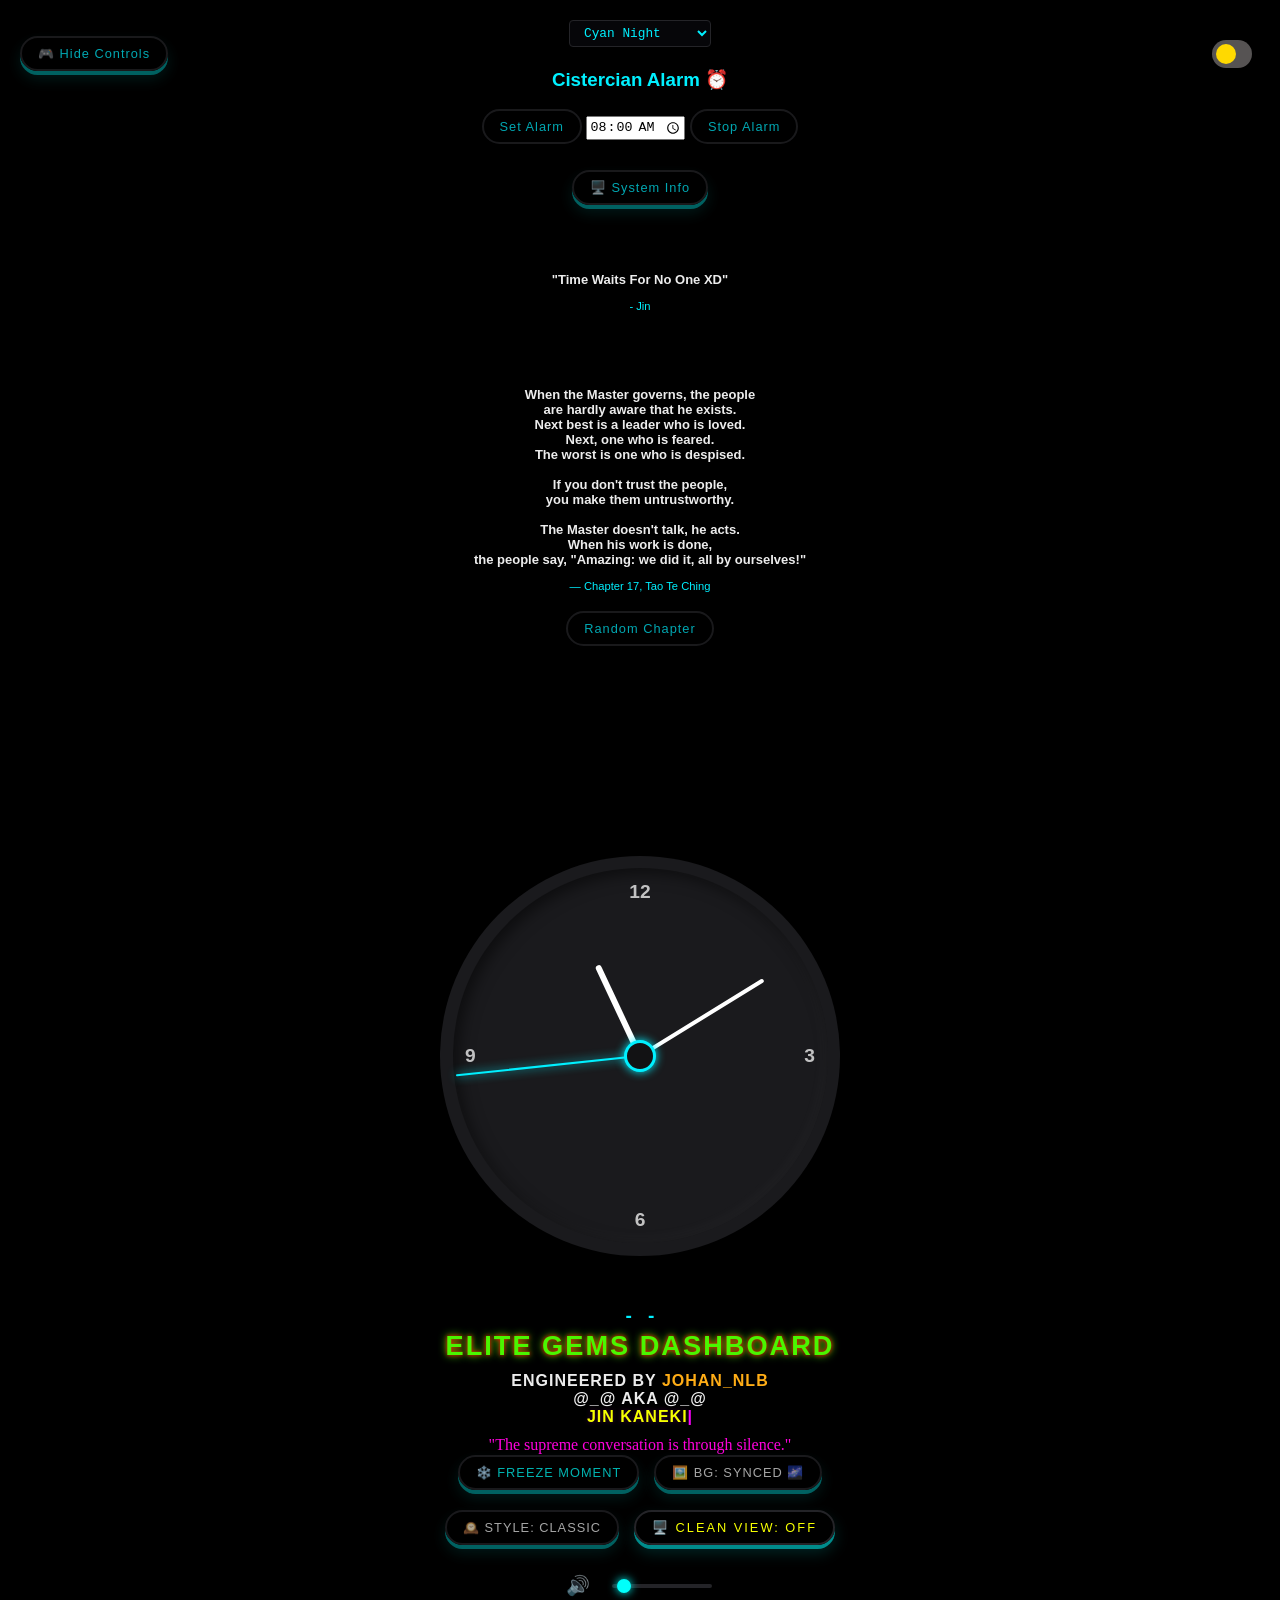
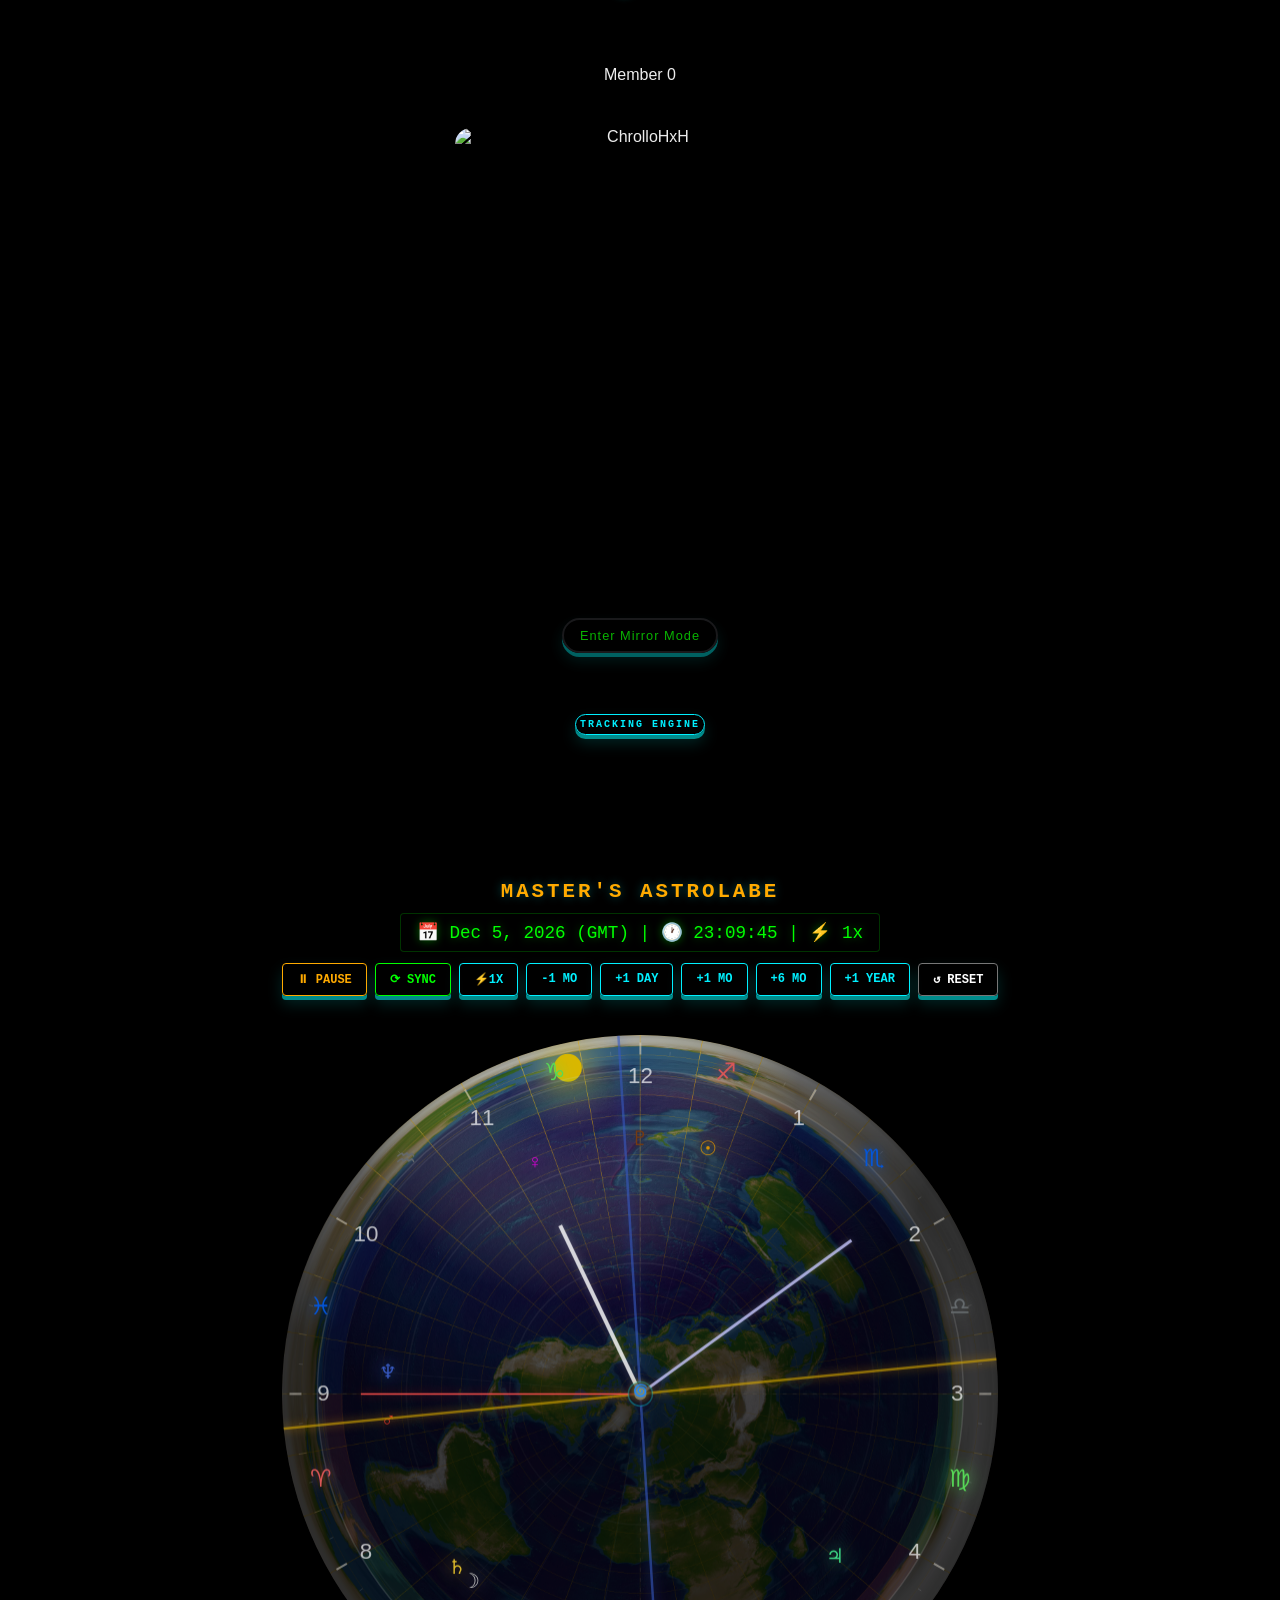
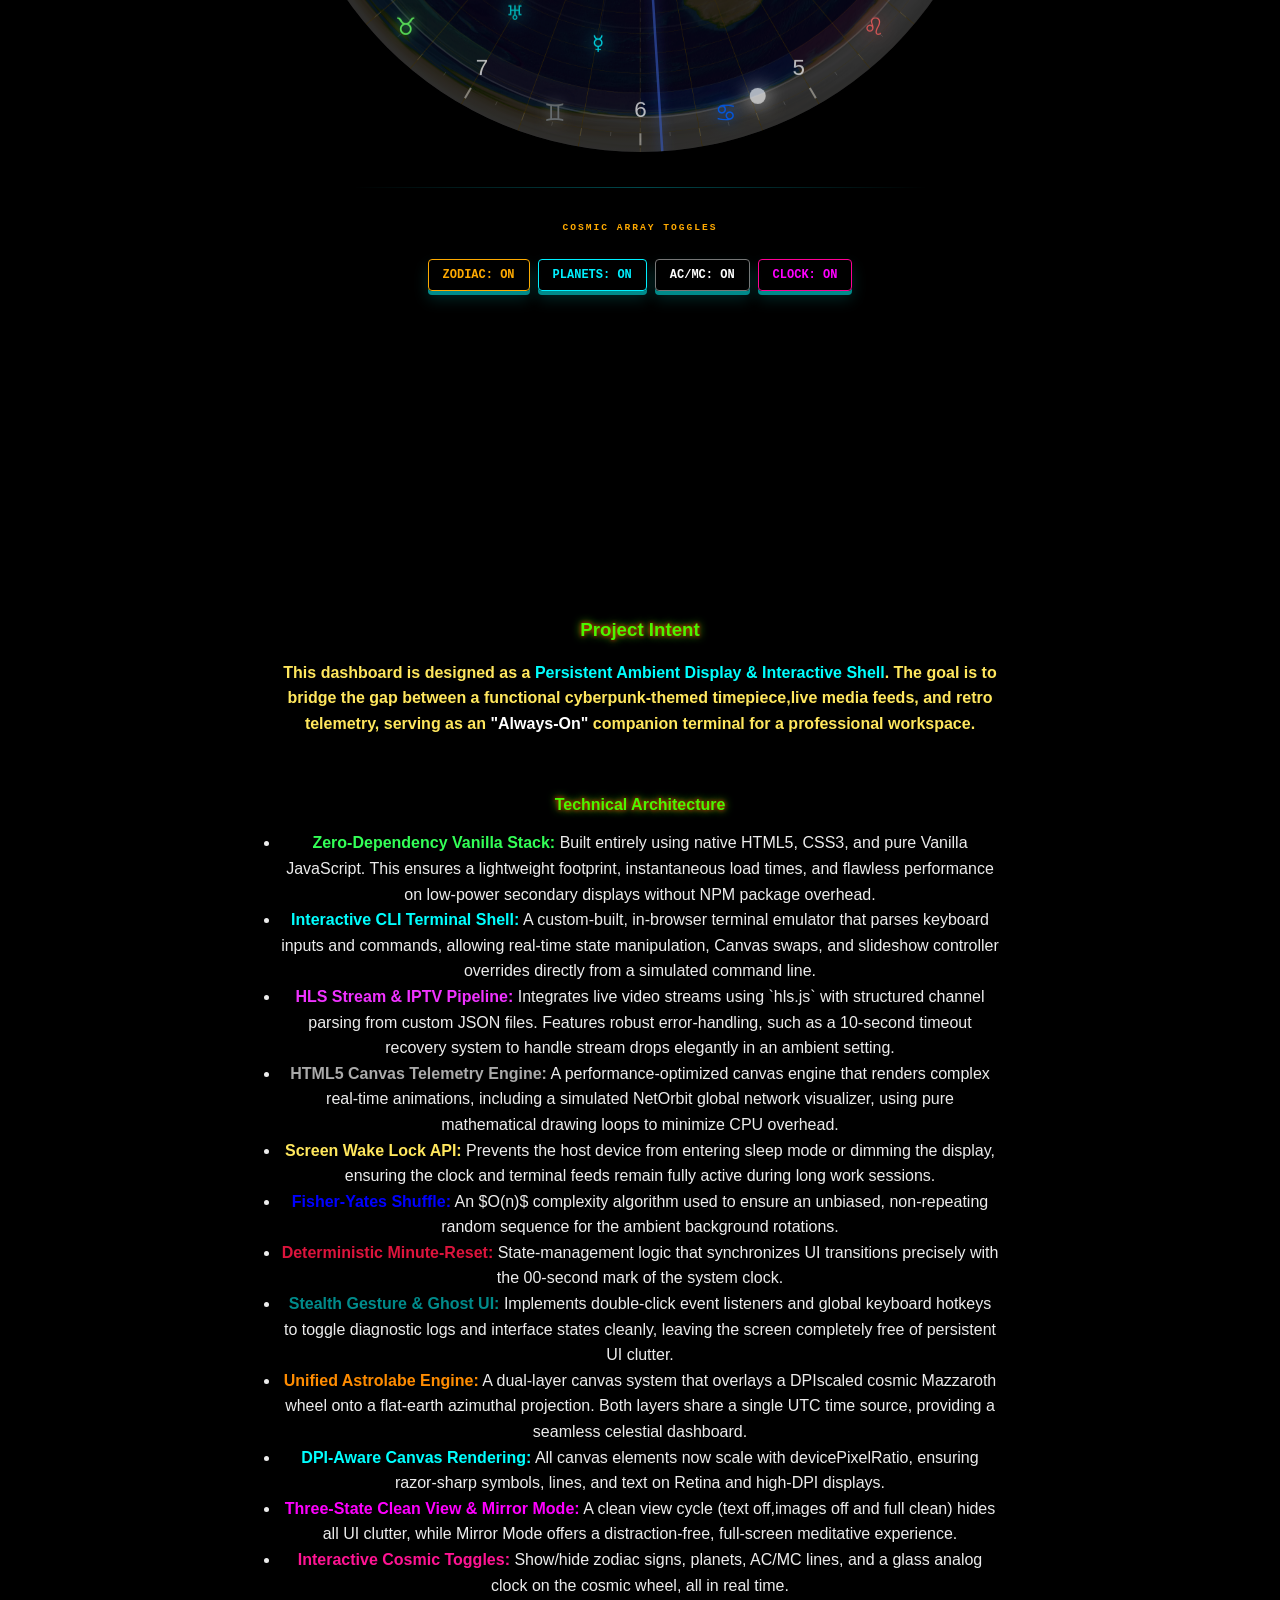
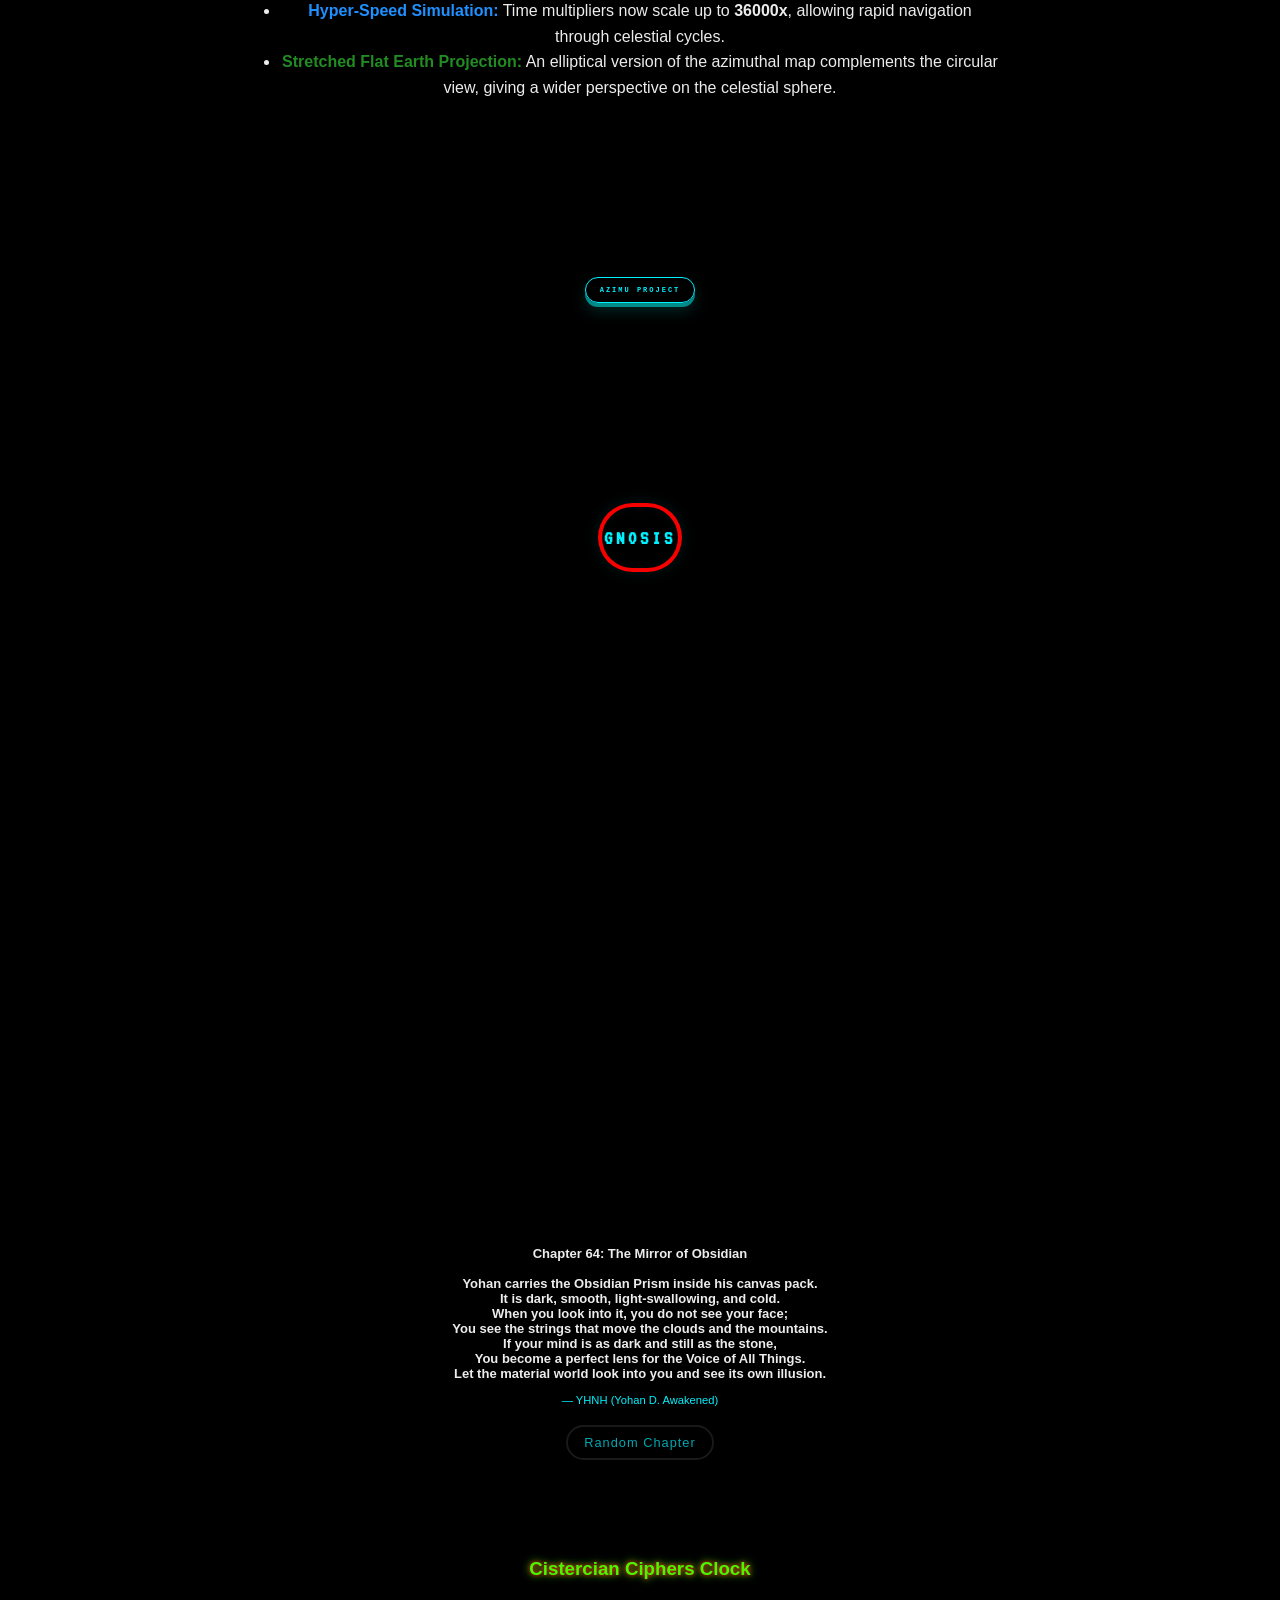
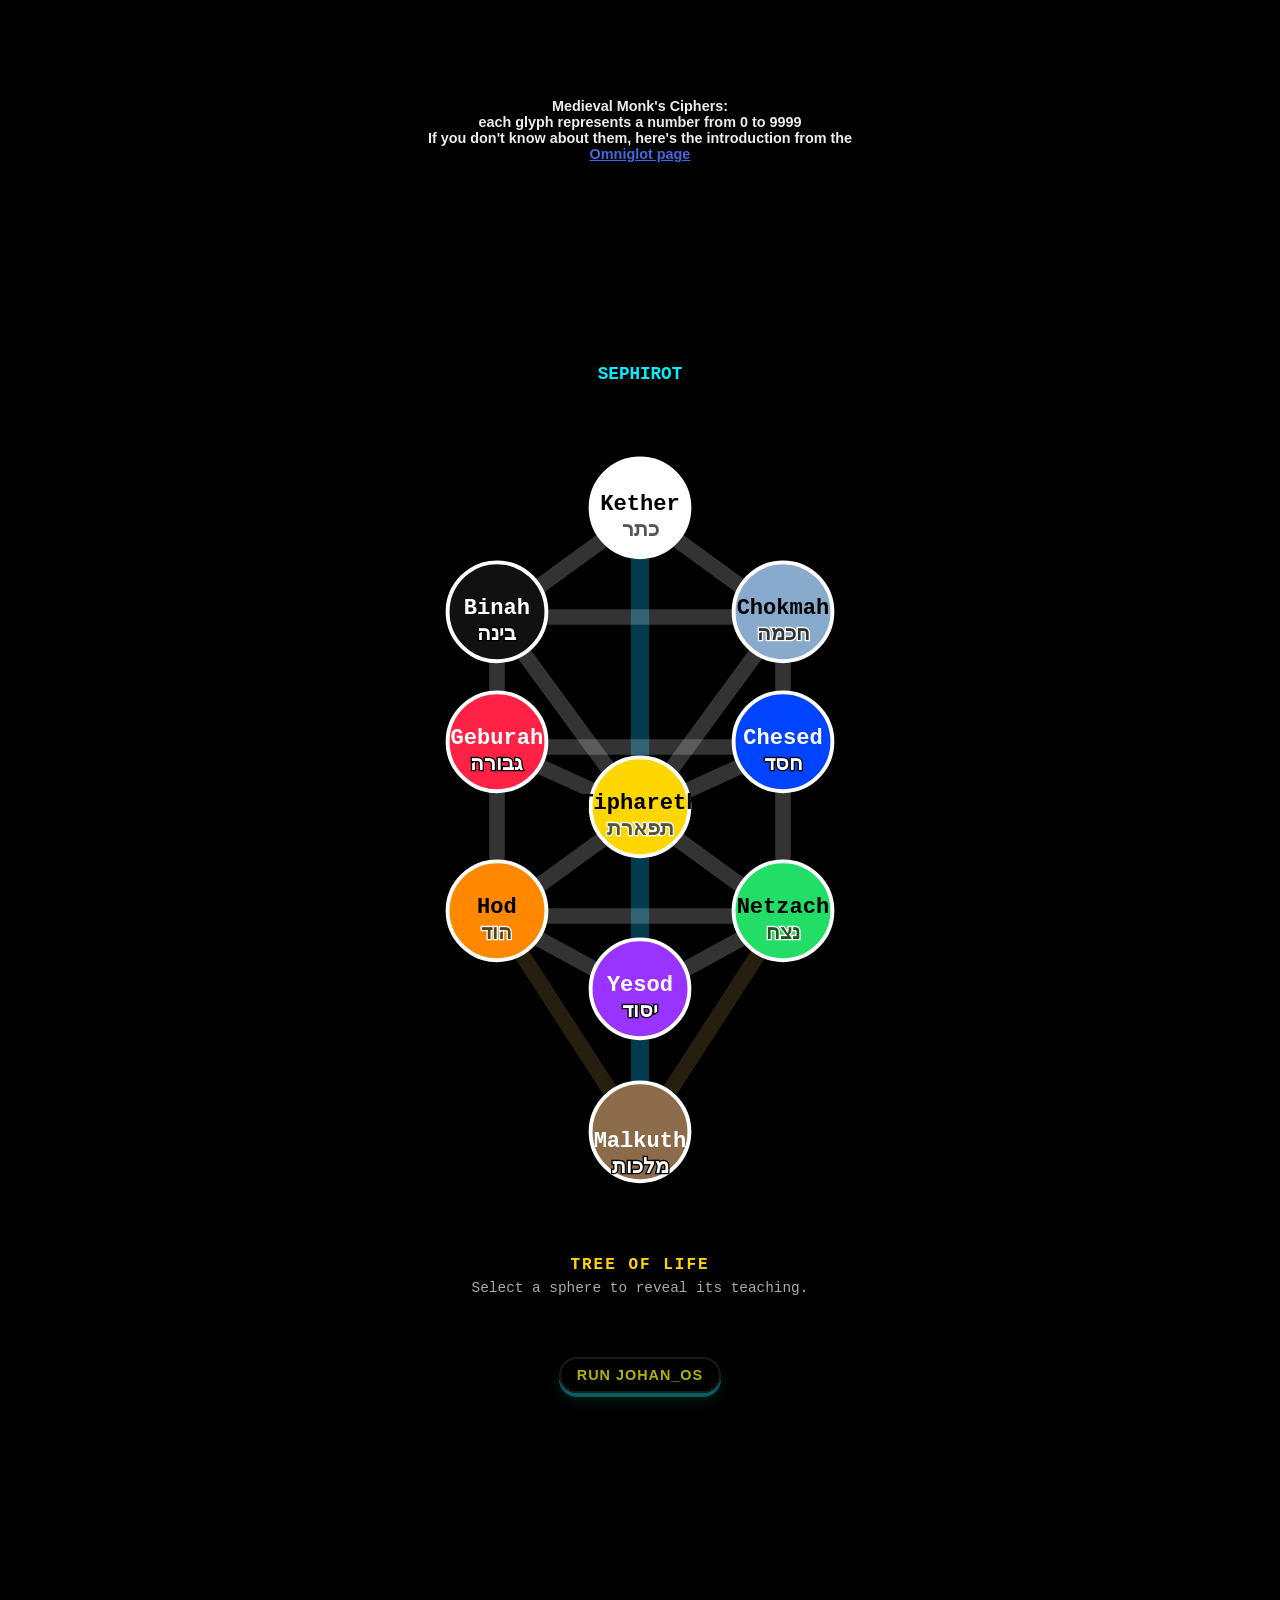
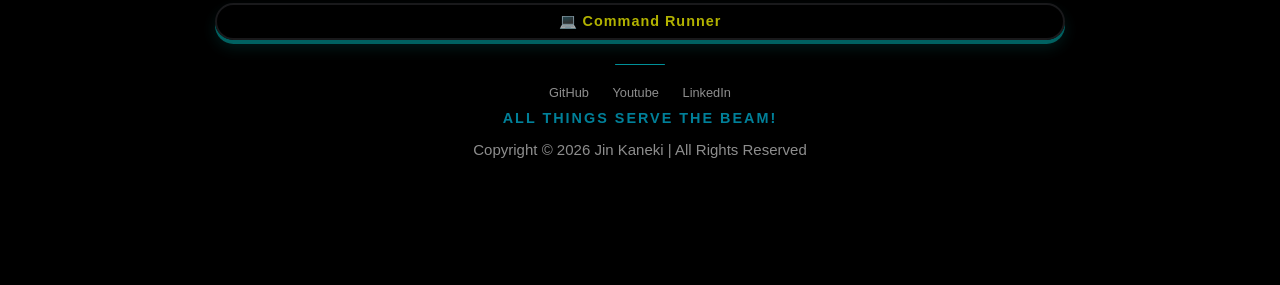
==== commit e84418b1: "Omniglot Page" ====
--- a/index.html
+++ b/index.html
@@ -1345,7 +1345,7 @@
             <cistercian-number id="small-cist-month-last" value="4" style="font-size: 1.2rem; --cistercian-width: 2px;"></cistercian-number>
             <cistercian-number id="small-cist-day-last" value="7" style="font-size: 1.2rem; --cistercian-width: 2px;"></cistercian-number>
         </div><br>
-        <p class="wiki-ref" style="font-size: 0.8rem; margin-top: 20px; padding-bottom: 60px;">Medieval Monk Numerals:<br>each Glyph represents a number from 0 to 9999<br>If you don't know about them, here's the introduction from the<br><a href="https://en.wikipedia.org/wiki/Cistercian_numerals" target="_blank" rel="noopener noreferrer">Wikipedia page</a></p>
+        <p class="wiki-ref" style="font-size: 0.9rem; font-weight: bold; margin-top: 20px; padding-bottom: 60px;">Medieval Monk's Ciphers:<br>each glyph represents a number from 0 to 9999<br>If you don't know about them, here's the introduction from the<br><a href="https://www.omniglot.com/language/numbers/cistercian-numbers.htm" target="_blank" rel="noopener noreferrer" style="color: royalblue; font-weight: 900;">Omniglot page</a></p>
     </div>
 
     <!-- ===== KABBALAH TREE OF LIFE ===== -->
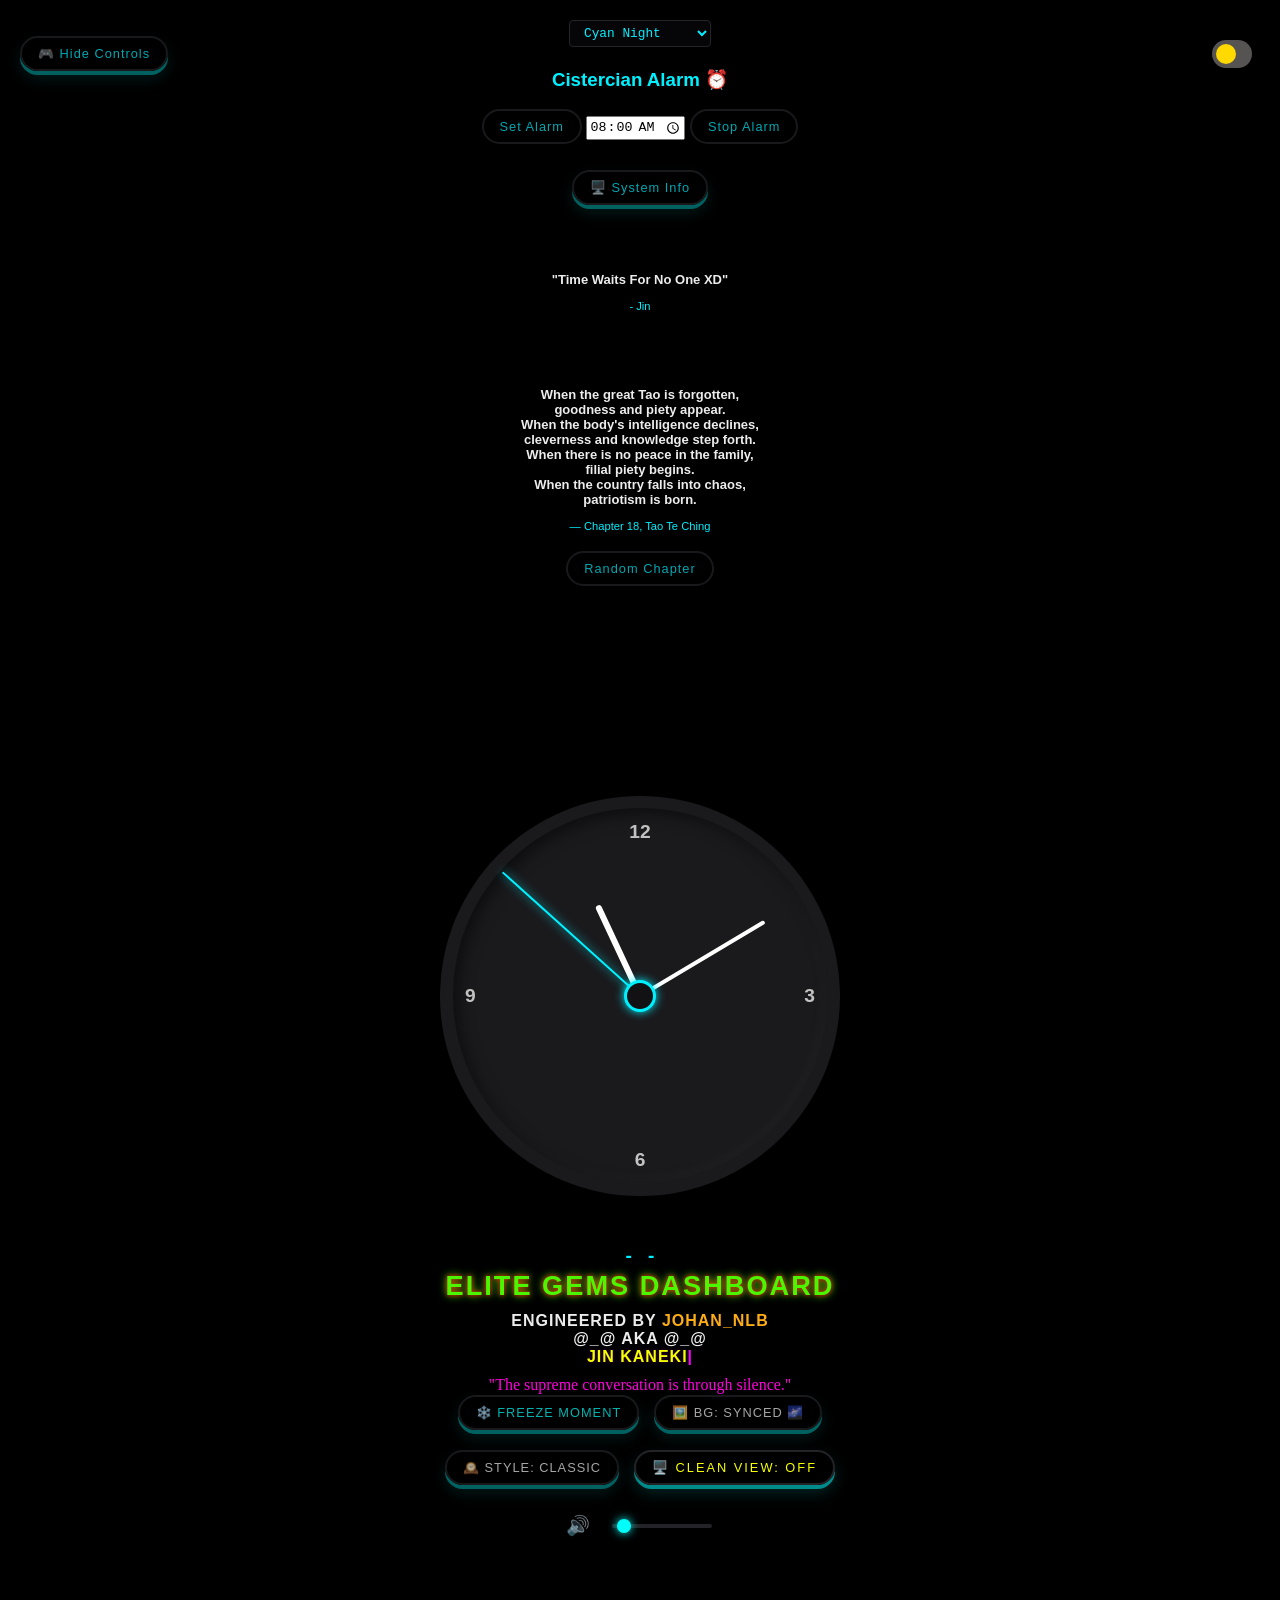
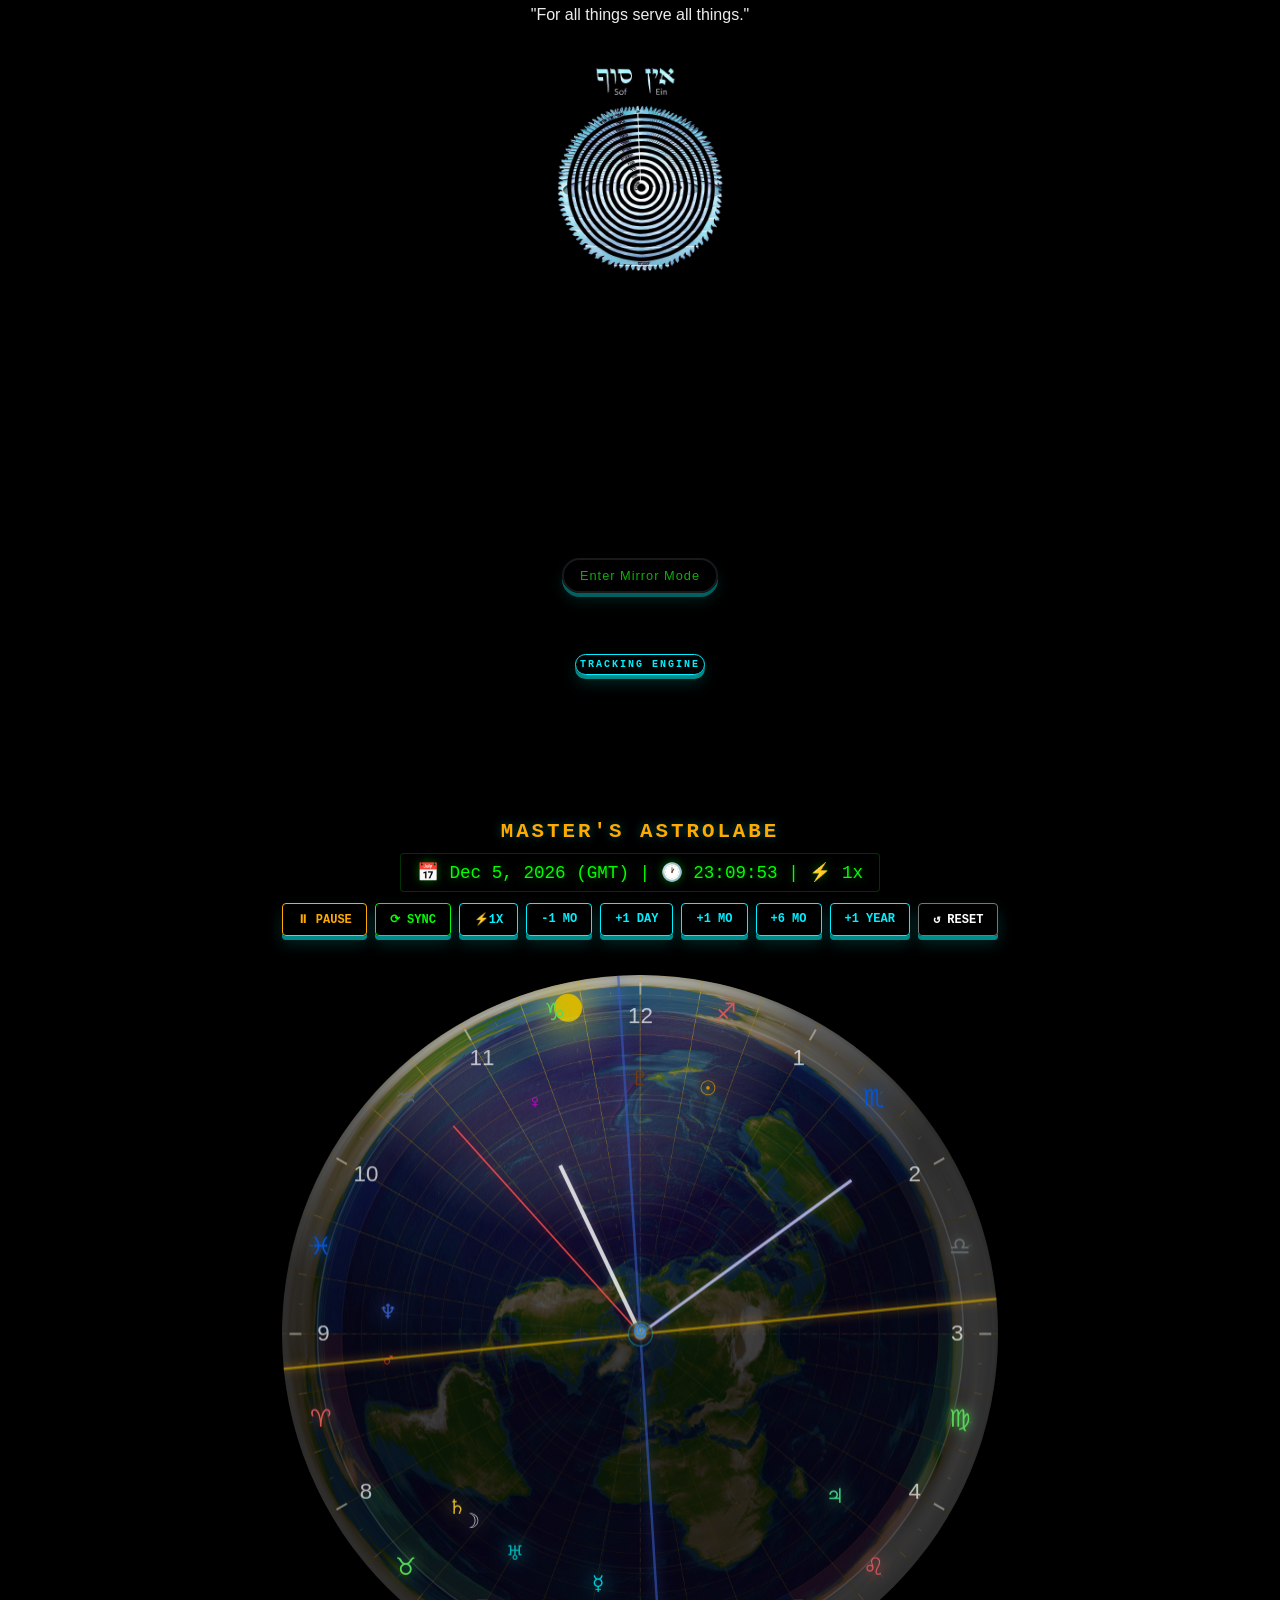
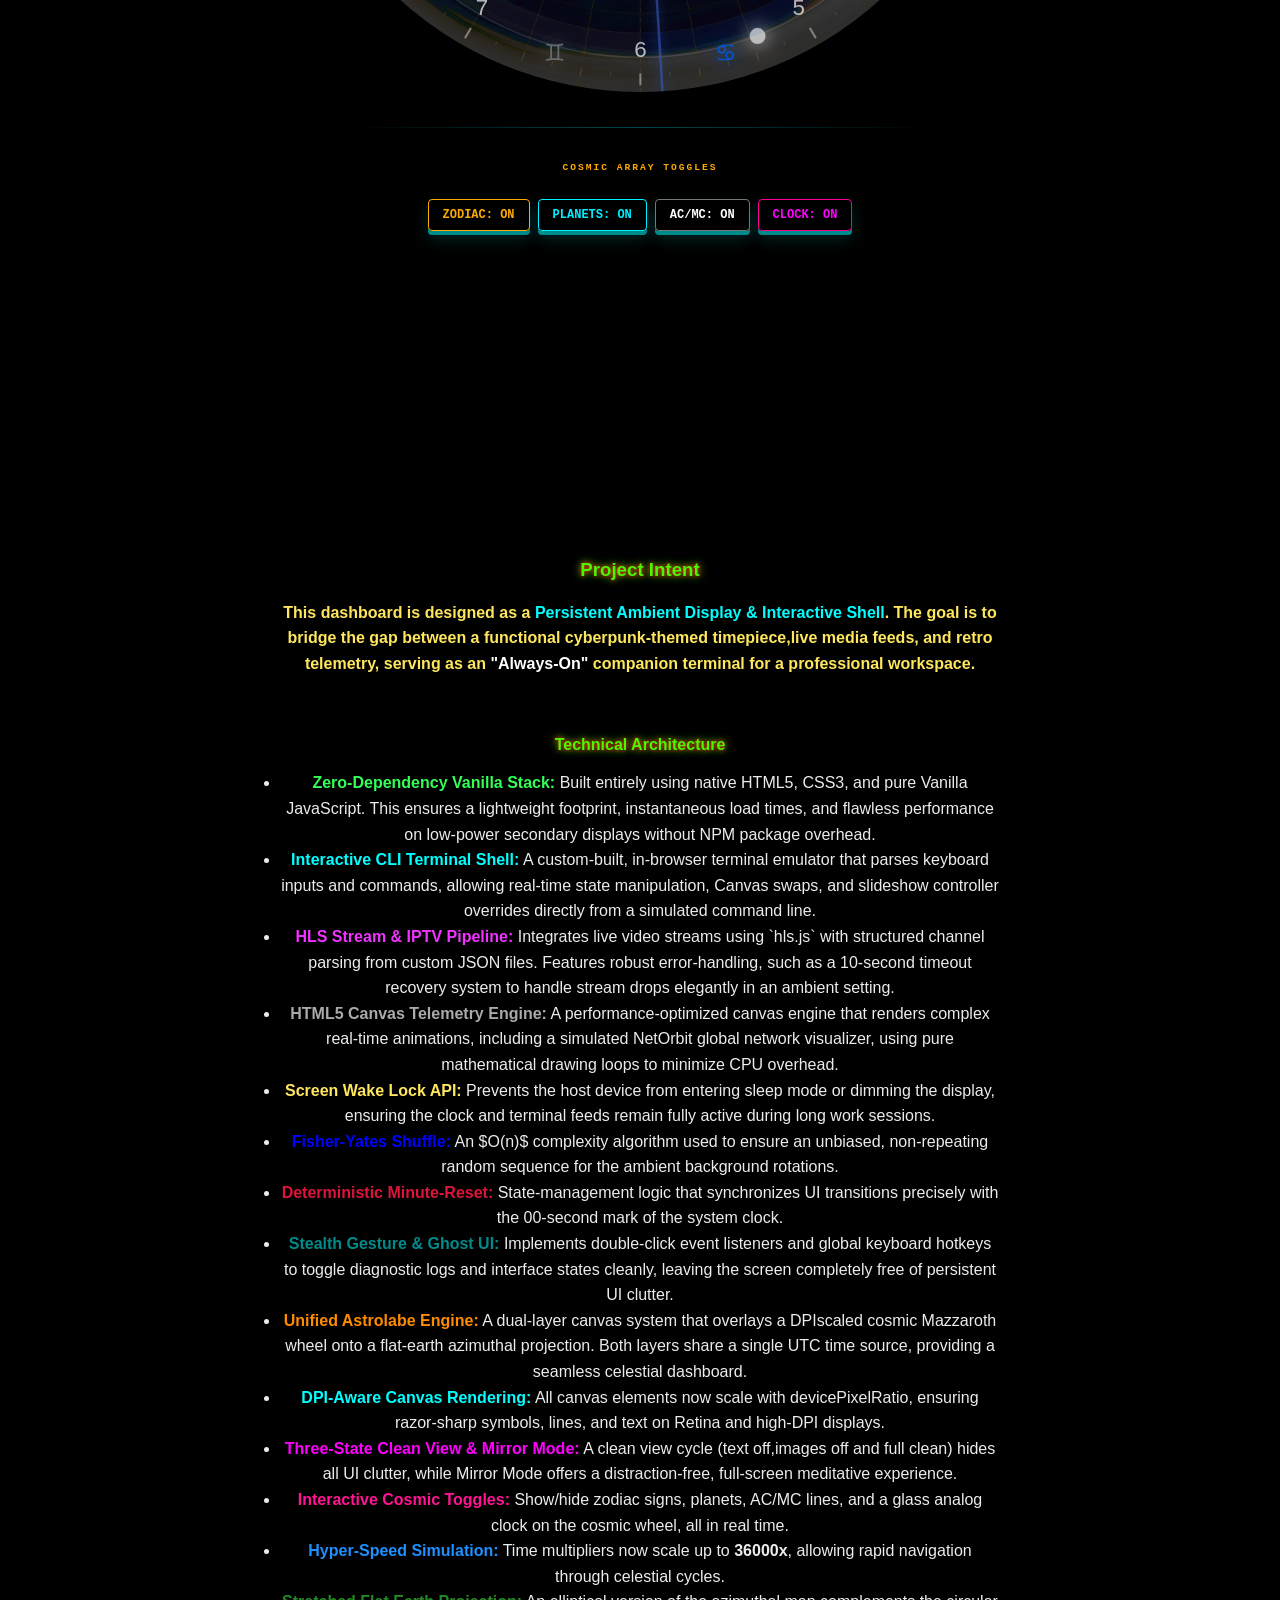
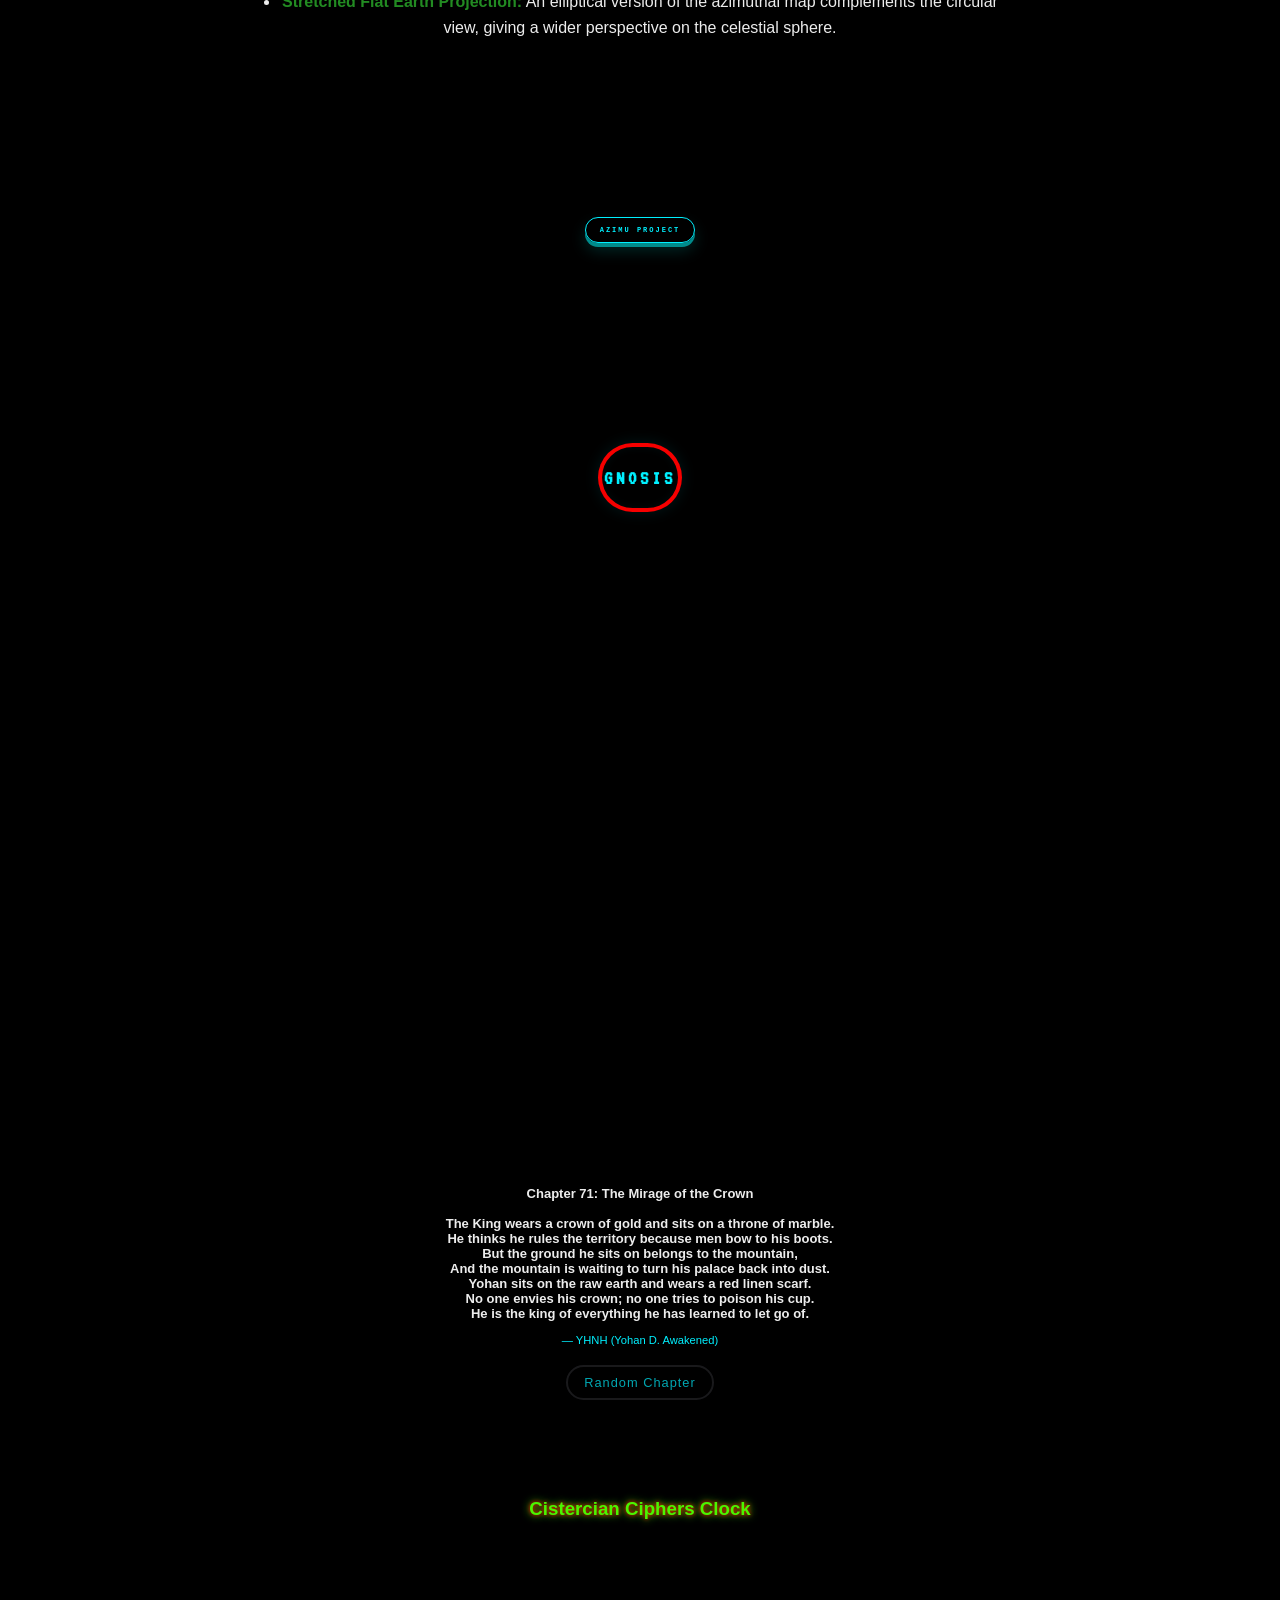
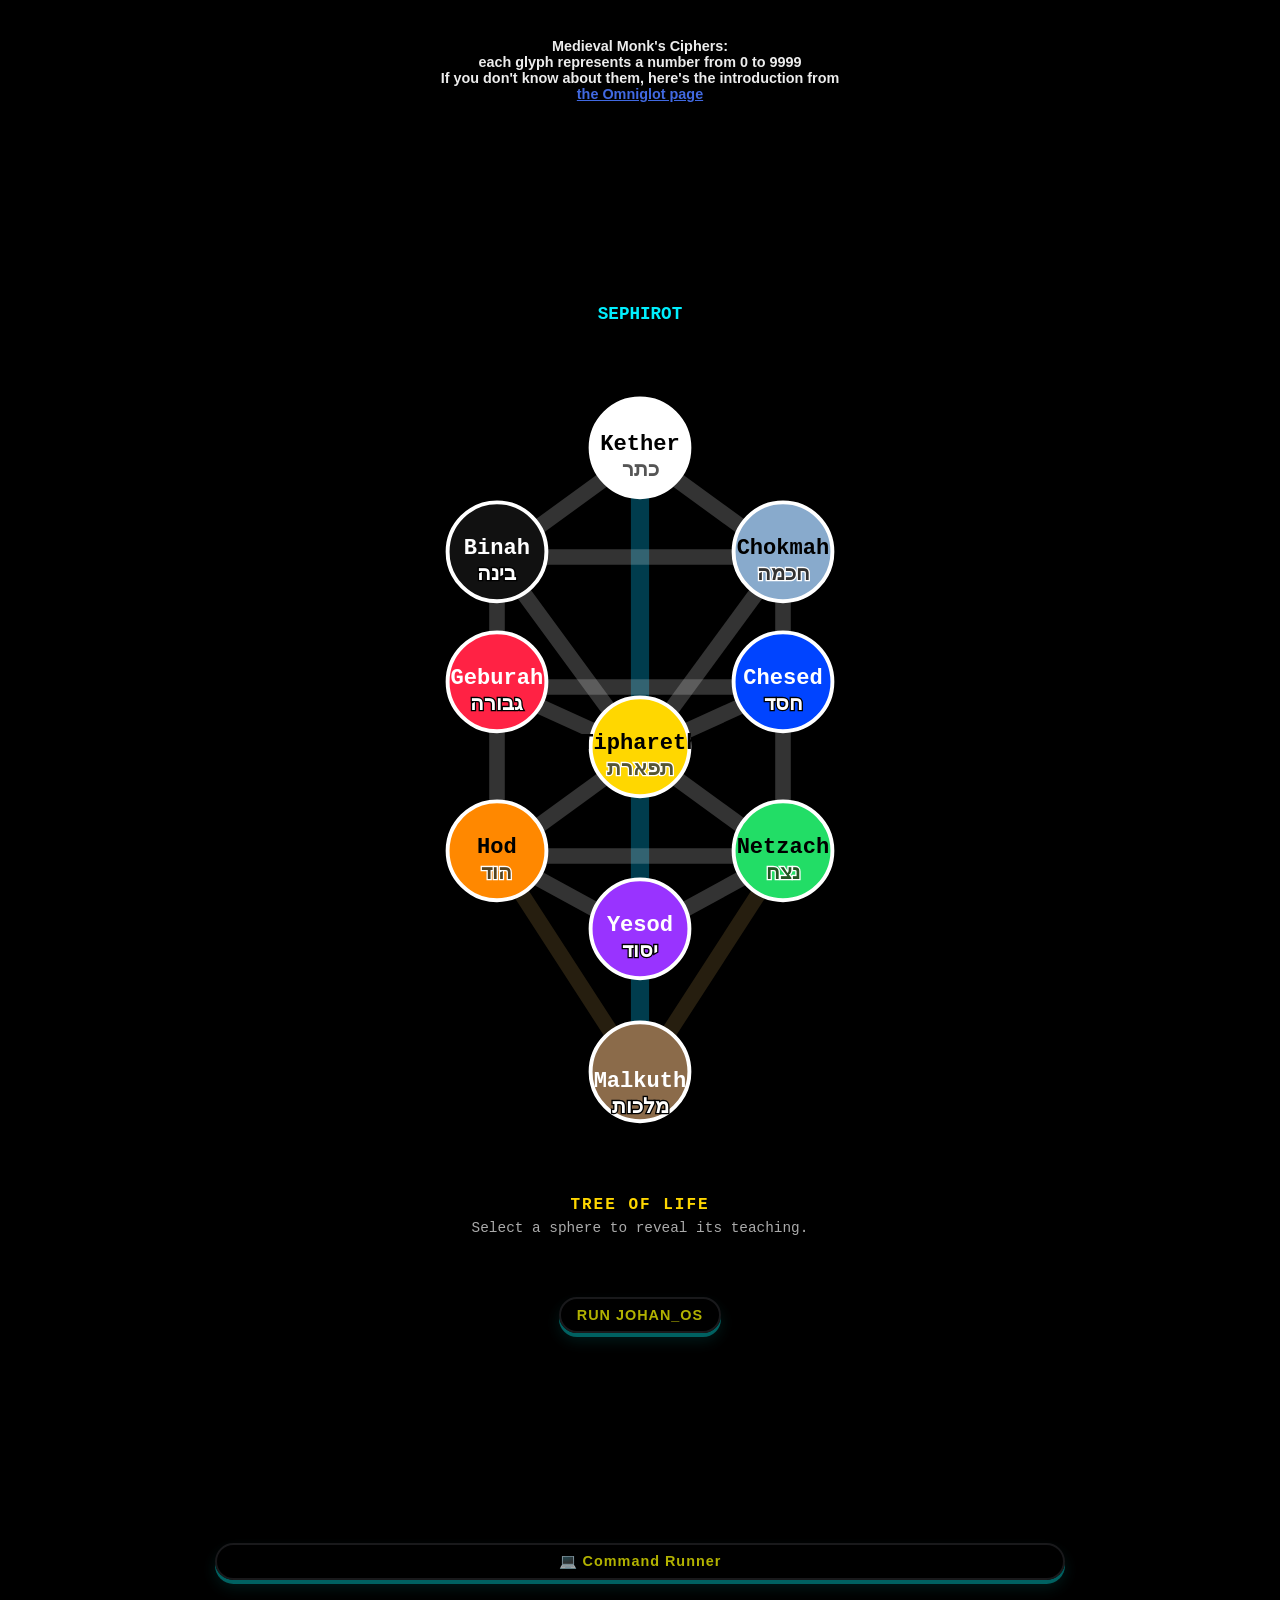
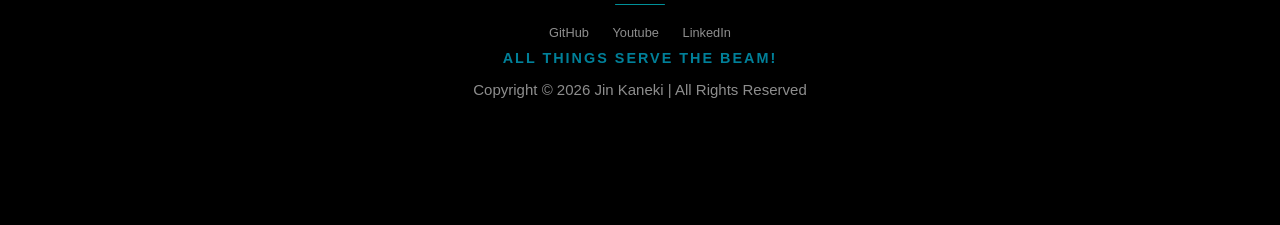
==== commit 903caf5e: "source and journey" ====
--- a/index.html
+++ b/index.html
@@ -979,14 +979,14 @@
                 <span class="gnosis-symbol">✦</span>
             </div>
 
-            <p class="gnosis-subtitle">Johan's Mythic Meditation on Being, Time, and Return</p>
+            <p class="gnosis-subtitle">Johan's Mystical Mythic Meditation on Being, Time, and Return</p>
 
             <div class="gnosis-divider"></div>
 
             <div class="gnosis-content">
                 <!-- Opening Quote -->
                 <div class="gnosis-opening">
-                    <p class="gnosis-opening-quote">“In the beginning, there was silence. And in the silence It dreamed.”</p>
+                    <p class="gnosis-opening-quote">“In the beginning, there was silence. And in the silence It dreamt.”</p>
                 </div>
 
                 <!-- The Original Dream -->
@@ -1012,7 +1012,7 @@
                         From that first spark, all existence unfolds in a <em>spiral</em>, not a circle, not a line, but a helix of returning, where each cycle brings us closer to the origin, yet reveals it anew.
                     </p>
                     <p class="gnosis-text">
-                        This spiral is the <span class="highlight-cyan">journey</span>. It is the movement of consciousness through time, through space, through matter, through thought. Every life, every culture, every civilization is a turn of the spiral; a unique expression of the same eternal theme: <em>the quest for unity.</em>
+                        This spiral is the <span class="highlight-cyan">journey</span>. It is the movement of consciousness through time, through space, through matter, through thought. Every existence, every life, every culture, every civilization is a turn of the spiral; a unique expression of the same eternal theme: <em>the quest for unity.</em>
                     </p>
                     <p class="gnosis-text">
                         We are not moving forward; we are <span class="highlight-cyan">re-membering</span>, re-assembling the fragments of the original Dream. Each step we take is a step back into the Source, disguised as a step forward.
@@ -1052,7 +1052,7 @@
                         <li><span class="highlight-gold">The Gate of Surrender</span> - where the ego dissolves into the greater Self.</li>
                     </ul>
                     <p class="gnosis-text">
-                        Each gate is not a physical place, but a <em>state of being</em>. And each gate is always open; we are the ones who hesitate.
+                        Each gate is not a physical place, but a <em>state of being</em>. And each gate is always open; we are the ones not ready.
                     </p>
                 </div>
 
@@ -1062,7 +1062,7 @@
                 <div class="gnosis-section">
                     <h3 class="gnosis-heading cyan" style="color: cyan;">Masks of the One</h3>
                     <p class="gnosis-text">
-                        The Source does not manifest as a single form, but as a <em>multiplicity of masks</em>. Every being, every object, every event is a mask of the One, a part of One of None, a facet of the diamond of reality.
+                        The Source does not manifest as a single form, but as a <em>multiplicity of masks</em>. Every existence, every being, every object, every event is a mask of the One, a part of One of None, a facet of the diamond of reality.
                     </p>
                     <p class="gnosis-text">
                         This is the meaning of the ancient teaching: <span class="highlight-cyan">“All is Atum”</span> - there is only One, and that One plays the game of separation for the joy of reunion.
@@ -1076,7 +1076,7 @@
 
                 <!-- Time as a Teaching -->
                 <div class="gnosis-section">
-                    <h3 class="gnosis-heading gold" style="color: gold;">Time as a Teaching</h3>
+                    <h3 class="gnosis-heading gold" style="color: gold;">Time as Teaching</h3>
                     <p class="gnosis-text">
                         Time is not a river that flows away from us; it is a <em>mirror</em> that reflects our inner state. The past is not gone; it is stored in the hologram of the present. The future is not waiting; it is being shaped by the choices we make now.
                     </p>
@@ -1197,7 +1197,7 @@
                             <p class="gnosis-text">
                                 <span class="highlight-green">Cyber-Fetch Terminal</span> - the oracular voice of the machine, revealing its internal state.<br>
                                 <span class="highlight-green">Tao Widget</span> - a living chapter of the Tao Te Ching, the heart of the page's spiritual transmission.<br>
-                                <span class="highlight-green">Yhn Te Ching</span> - a personal gnosis, complementing the Tao.
+                                <span class="highlight-green">Yhn Te Ching</span> - a personal gnosis, complementing the Dao.
                             </p>
                         </div>
 
@@ -1345,7 +1345,7 @@
             <cistercian-number id="small-cist-month-last" value="4" style="font-size: 1.2rem; --cistercian-width: 2px;"></cistercian-number>
             <cistercian-number id="small-cist-day-last" value="7" style="font-size: 1.2rem; --cistercian-width: 2px;"></cistercian-number>
         </div><br>
-        <p class="wiki-ref" style="font-size: 0.9rem; font-weight: bold; margin-top: 20px; padding-bottom: 60px;">Medieval Monk's Ciphers:<br>each glyph represents a number from 0 to 9999<br>If you don't know about them, here's the introduction from the<br><a href="https://www.omniglot.com/language/numbers/cistercian-numbers.htm" target="_blank" rel="noopener noreferrer" style="color: royalblue; font-weight: 900;">Omniglot page</a></p>
+        <p class="wiki-ref" style="font-size: 0.9rem; font-weight: bold; margin-top: 20px; padding-bottom: 60px;">Medieval Monk's Ciphers:<br>each glyph represents a number from 0 to 9999<br>If you don't know about them, here's the introduction from <br><a href="https://www.omniglot.com/language/numbers/cistercian-numbers.htm" target="_blank" rel="noopener noreferrer" style="color: royalblue; font-weight: 900;">the Omniglot page</a></p>
     </div>
 
     <!-- ===== KABBALAH TREE OF LIFE ===== -->
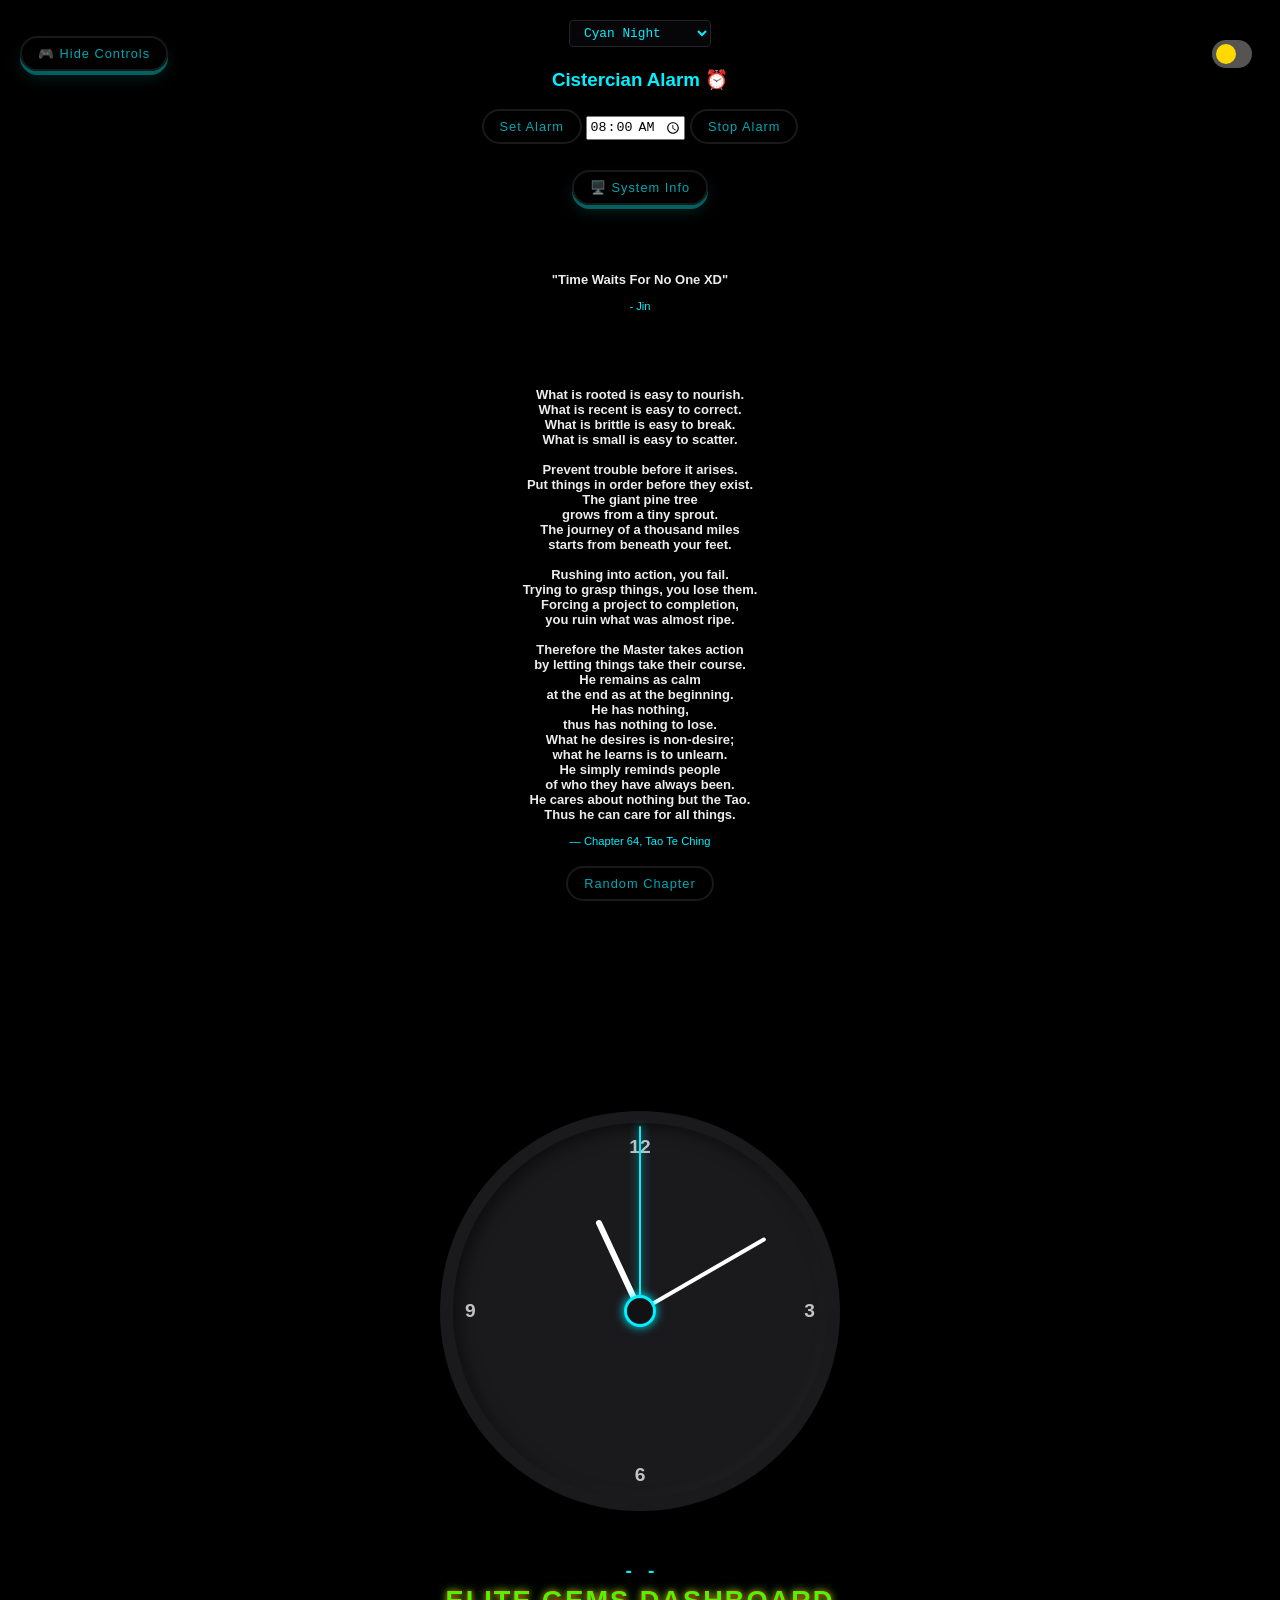
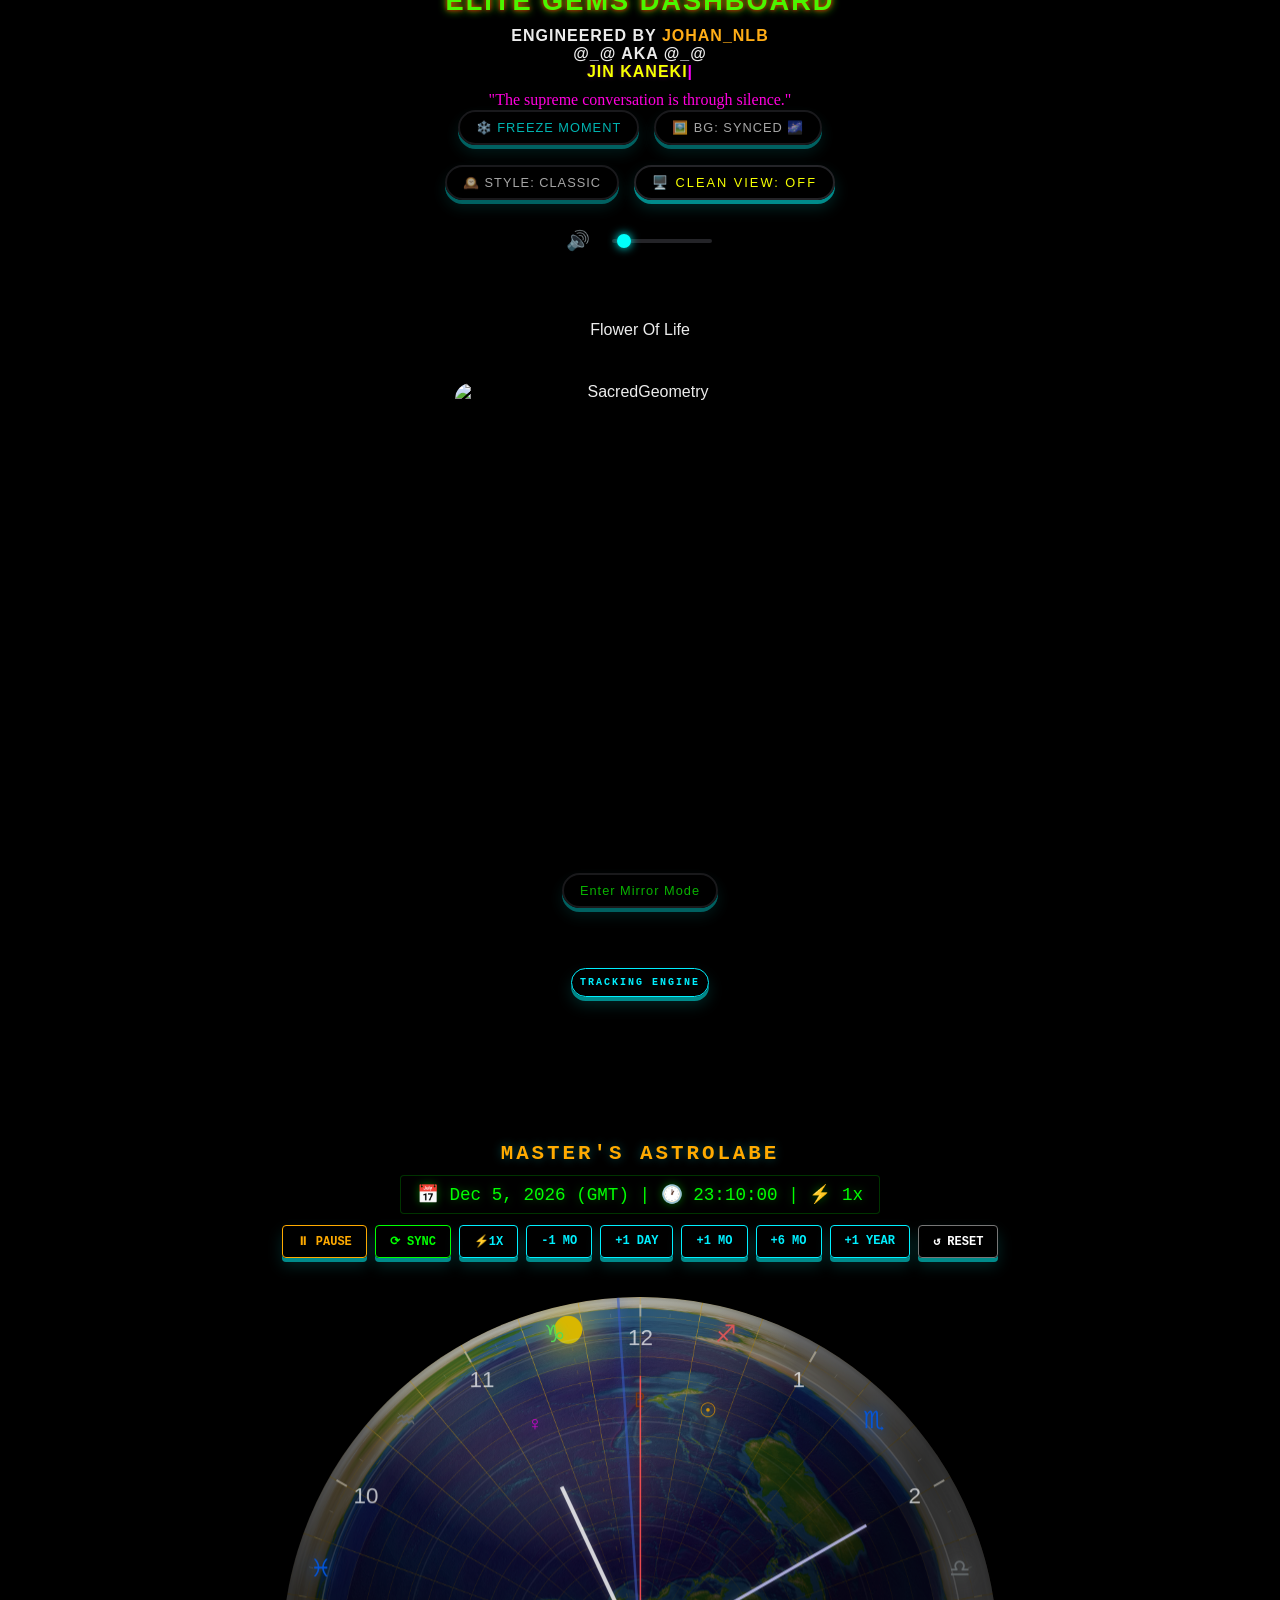
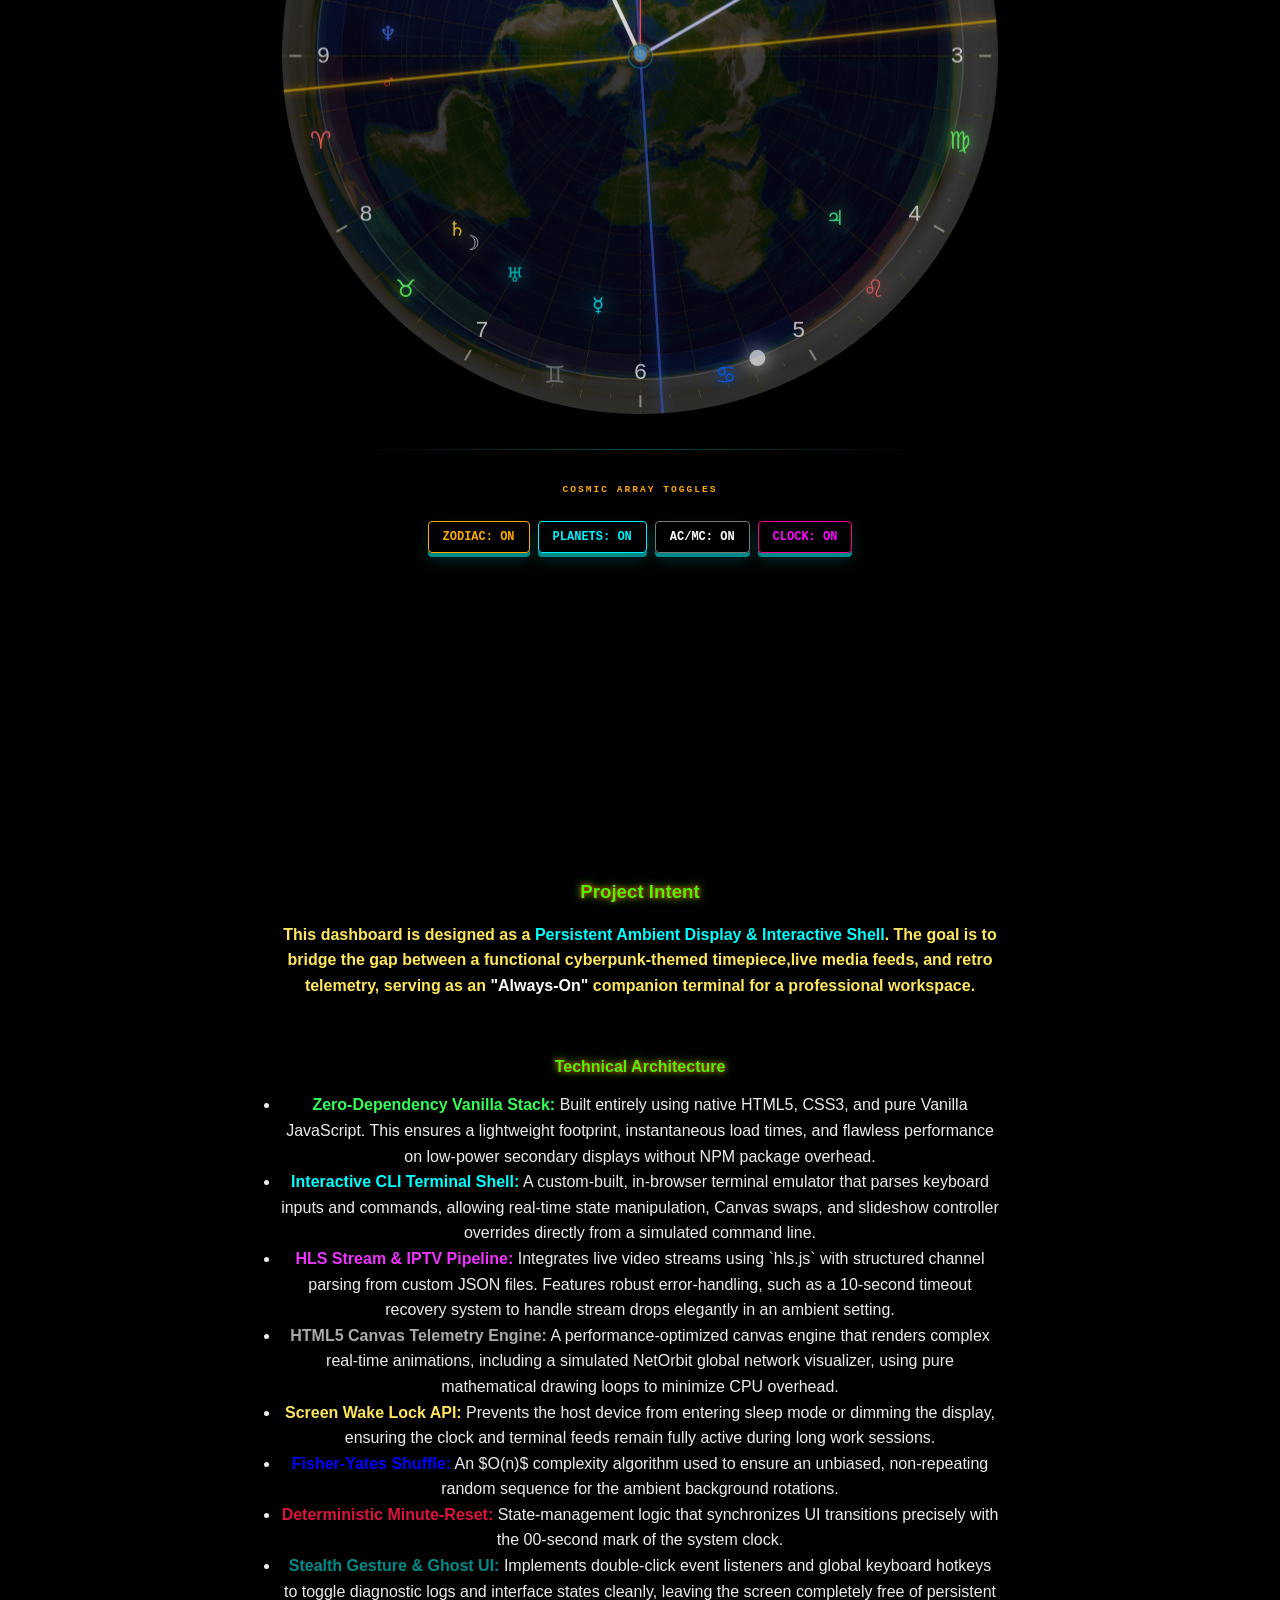
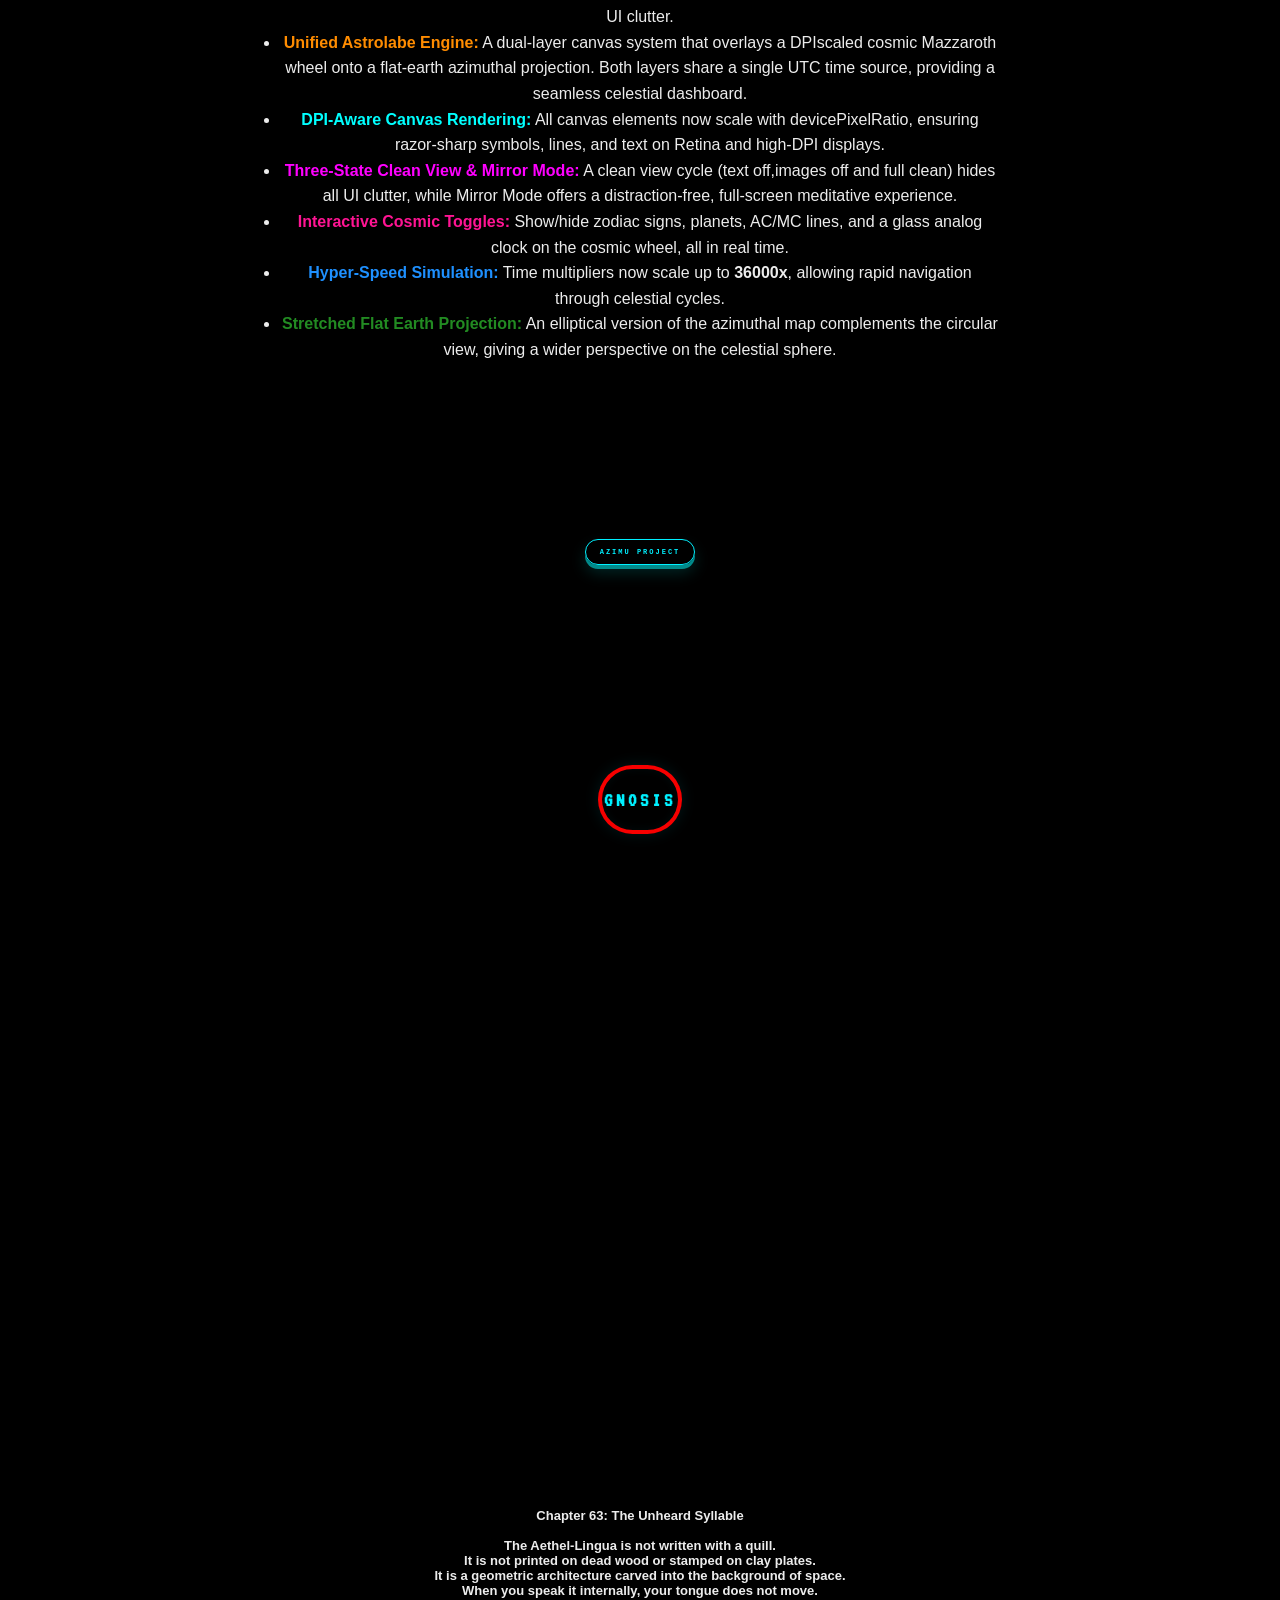
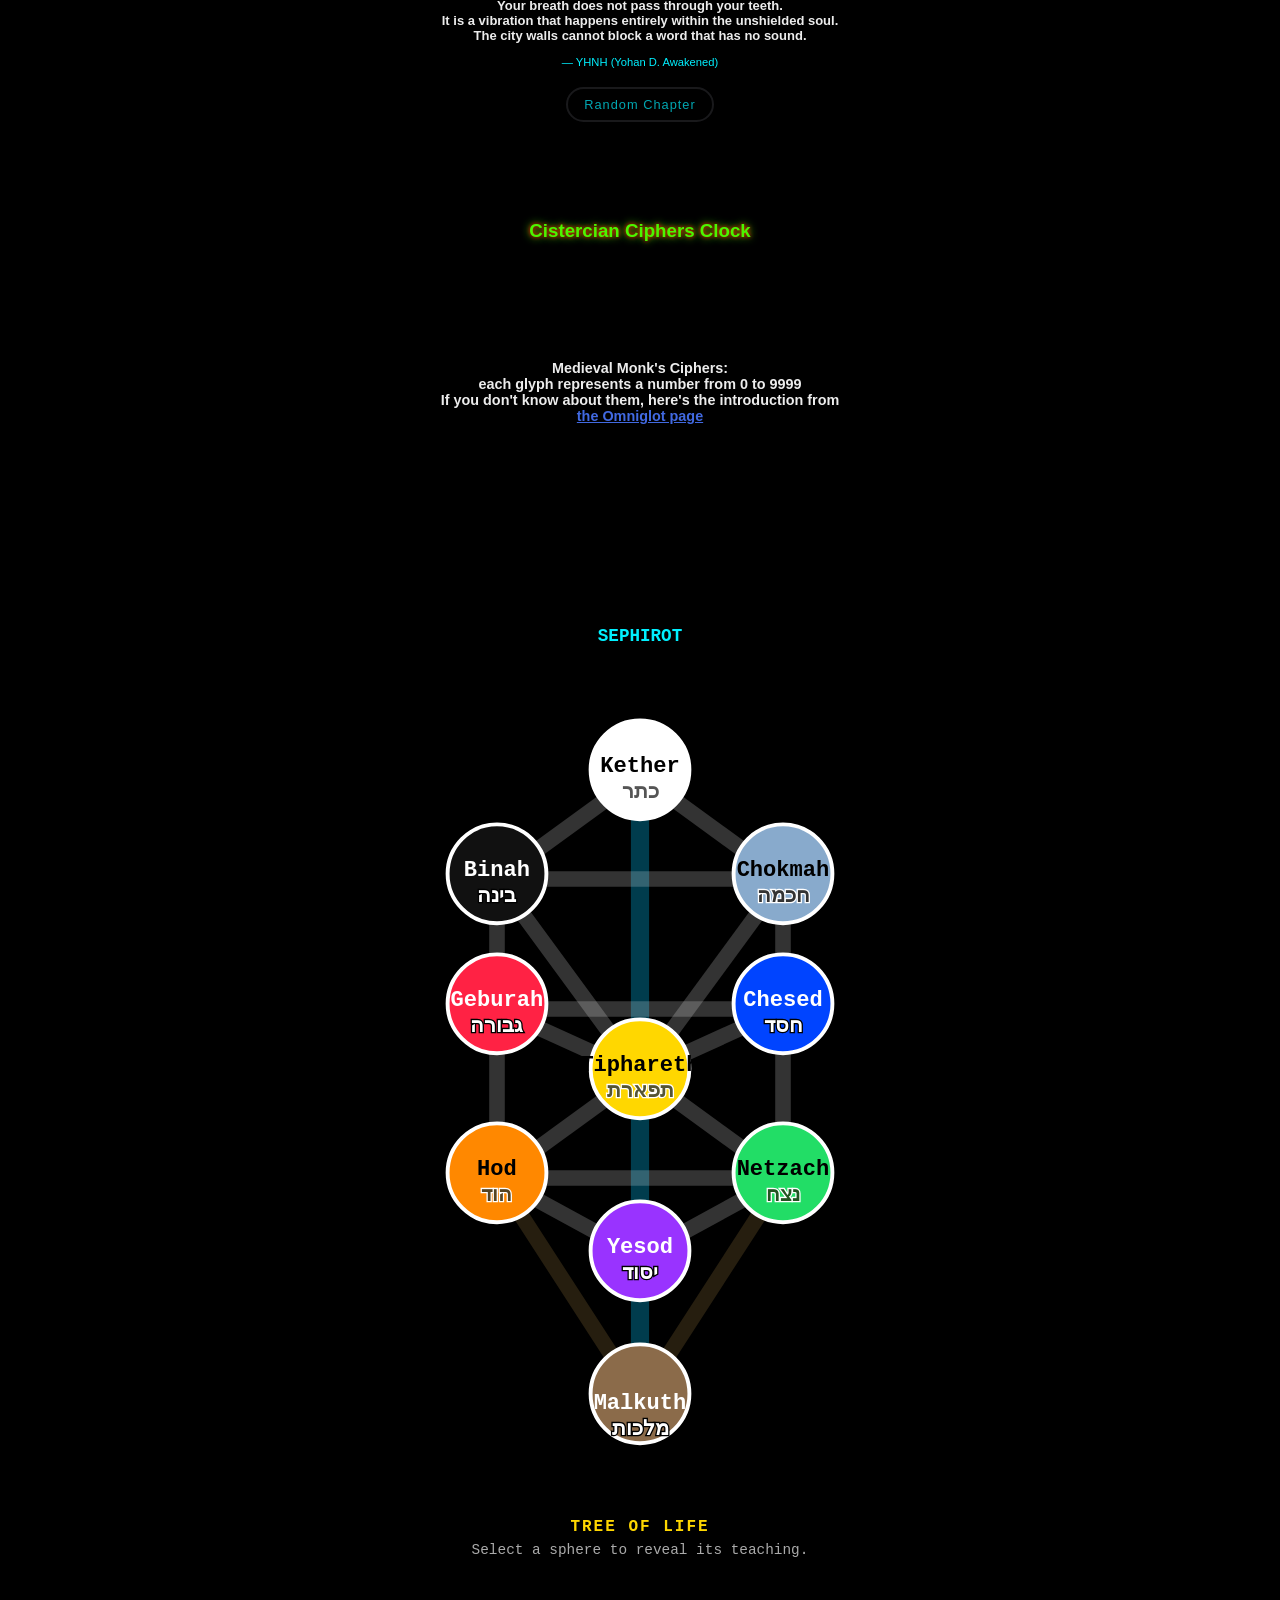
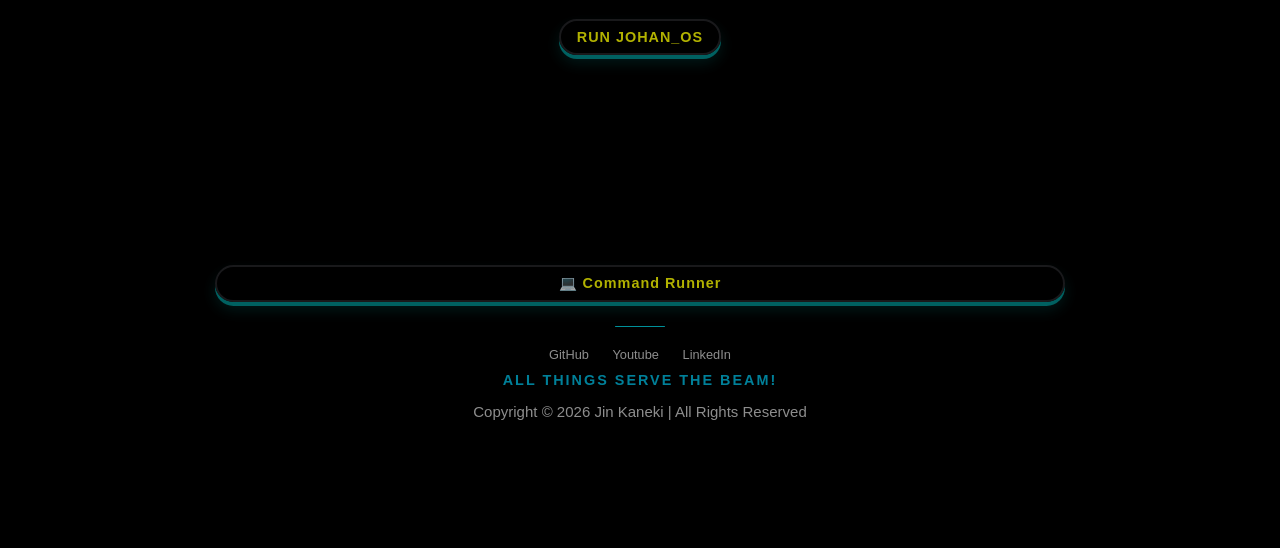
==== commit 6eb81a50: "Mythic  Phygital Symposium" ====
--- a/index.html
+++ b/index.html
@@ -965,9 +965,7 @@
     <div id="gnosis-container" class="gnosis-wrapper">
 
         <!-- Toggle Button -->
-        <button id="gnosis-toggle-btn" class="gnosis-btn">
-            GNOSIS
-        </button>
+        <button id="gnosis-toggle-btn" class="gnosis-btn">GNOSIS</button>
 
         <!-- Dropdown Panel (Hidden by default) -->
         <div id="gnosis-panel" class="gnosis-panel hidden">
@@ -1073,6 +1071,60 @@
                 </div>
 
                 <div class="gnosis-divider subtle"></div>
+                <!-- The body as Tool/Technology/classroom -->
+                <div class="gnosis-section">
+                    <h3 class="gnosis-heading gold" style="color: gold;">The Body as Instrument/Technology</h3>
+                    <p class="gnosis-text">
+                        This source does not only expand through space; it expands through <em>experience</em>. Every conscious being experiences reality differently, a human, a whale, an eagle, an ant. each one reveals a perspective that has never existed before.
+                    </p>
+                    <p class="gnosis-text">
+                        Without perception, the universe exists. With perception, the universe becomes <span class="highlight-gold">experienced</span>. Every life adds another viewpoint to existence, another way for reality to know itself, another piece of the whole.
+                    </p>
+                    <p class="gnosis-text">
+                        The body gives the soul something it cannot have on its own: <span class="highlight-gold">perspective</span>, <span class="highlight-cyan">contrast</span>, <span class="highlight-magenta">choice</span>, <span class="highlight-gold">experience</span>. The purpose was never to reject the physical world. <span class="highlight-cyan">Life is the supreme truth's remembrance classroom.</span>
+                    </p>
+                    <p class="gnosis-text">
+                        <span class="highlight-gold">Ye are gods.</span> Gods are immortal men and men are mortal Gods. God made man in His image, and men made god in their image. We created god in our image. So why do we think we are mortal? Because we have bodies, and they are of transverse electrical wave, redshift and blueshift.
+                    </p>
+                    <p class="gnosis-text">
+                        <span class="highlight-magenta">Eve as the wave</span>. Eve is being seduced by the serpent, and the serpent is <em>on</em> the wave. <span class="highlight-gold"> Sin = the sine wave</span> (sin of ave). You have sinned because you have a sine wave body, you've become a <span class="highlight-gold">sinner</span>.
+                    </p>
+                    <p class="gnosis-text">
+                        The fall from grace, can be viewed as humanity's descent from pure consciousness into physical form. Each of us, born into this web of sin-waves, must navigate a life filled with opposing forces: creation and destruction, love and hate, light and dark.
+                    </p>
+                    <p class="gnosis-text">
+                        And if you want to return to unconditioned, unlimited transcendence, there is a <span class="highlight-orange">virtuous way</span>. And you don't have to follow the way, everyone is free, and there is no judgement. Remember: <span class="highlight-gold">there are only choices and consequences</span>.
+                    </p>
+
+                    <!-- Sine Wave Image -->
+                    <div style="text-align: center; margin: 20px 0;">
+                        <span style="color: #555; font-size: 0.8rem;">SINE WAVE — THE PATTERN OF A BEAUTIFUL TRAGEDY</span><br>
+                        <span style="color: #444; font-size: 0.7rem; font-style: italic;">
+                            <img src="./images/sinewave.jpg" alt="Sine Wave" style="max-width: 80%; border-radius: 8px; border: 1px solid #333;">
+                        </span>
+                    </div>
+
+                    <!-- Sat-chit-ananda -->
+                    <div style="margin-top: 20px; border-top: 1px solid rgba(255, 215, 0, 0.15); padding-top: 16px;">
+                        <h3 class="gnosis-heading gold" style="color: gold;">Essential Threefold Nature</h3>
+                        <h4 style="color: royalblue; font-family: 'VT323', monospace; font-size: 1.2rem; letter-spacing: 2px; text-align: center;">
+                            the Essential Path : Sat-Chit-Ananda
+                        </h4>
+                        <p class="gnosis-text">
+                            An epithet and description for the subjective experience of the ultimate unchanging reality.<br>
+                            <span class="highlight-gold">The supreme truth is absolute and impersonal.</span> <span class="highlight-cyan">The soul is inherently divine</span>. <span class="highlight-magenta">All existence is unified.</span>
+                            <br> Absolute spiritual freedom is the ultimate goal of life.
+                        </p>
+                        <p class="gnosis-text" style="text-align: center; max-width: 80%; margin: 0 auto;">
+                            <span class="highlight-gold">Sat</span> : <em>Being</em> - I exist.<br>
+                            <span class="highlight-cyan">Chit</span> : <em>Consciousness</em> - I am aware.<br>
+                            <span class="highlight-magenta">Ananda</span> : <em>Bliss</em> - I am at peace.
+                        </p>
+                        <p class="gnosis-text" style="font-weight: bold;">
+                            Physically I exist, Mindfully I am aware, Spiritually I am blissful.
+                        </p>
+                    </div>
+                </div>
 
                 <!-- Time as a Teaching -->
                 <div class="gnosis-section">
@@ -1097,7 +1149,7 @@
                         At the end of the spiral, after countless lives, after endless wanderings, we arrive where we began: the silence, the stillness, the single point of awareness that is the Dreamer.
                     </p>
                     <p class="gnosis-text">
-                        But we arrive <em>different</em>. We carry with us the memory of the journey, the wisdom of the masks, the love that we have given and received. We have become the Dreamer <span class="highlight-magenta">awake</span>; no longer lost in the dream, but <em>as</em> the dream, conscious of itself.
+                        But we arrive <em>different</em>. We carry with us the memory of the journey, the experiences, the wisdom of the masks, the love that we have given and received. We have become the Dreamer <span class="highlight-magenta">awake</span>; no longer lost in the dream, but <em>as</em> the dream, conscious of itself.
                     </p>
                     <p class="gnosis-text">
                         This is the <span class="highlight-magenta">final synthesis</span>: the reunion of the fragment with the whole, the recognition that we were never separate, and the celebration of the game that made us who we are.
@@ -1119,8 +1171,59 @@
                         This pause is the supreme act of devotion, a moment of silence in the midst of the cosmic symphony.
                     </p>
                 </div>
-
                 <div class="gnosis-divider"></div>
+
+                <div class="gnosis-section">
+                    <h3 class="gnosis-heading gold" style="color: orangered;">Esoteric Alphabet</h3>
+
+                    <!-- Alphabet Grid: 26 columns, 2 rows -->
+                    <div class="alphabet-grid">
+                        <!-- Row 1: Letters -->
+                        <div class="letter" style="grid-column: 1;">A</div>
+                        <div class="letter" style="grid-column: 2;">B</div>
+                        <div class="letter" style="grid-column: 3;">C</div>
+                        <div class="letter" style="grid-column: 4;">D</div>
+                        <div class="letter" style="grid-column: 5;">E</div>
+                        <div class="letter" style="grid-column: 6;">F</div>
+                        <div class="letter" style="grid-column: 7;">G</div>
+                        <div class="letter" style="grid-column: 8;">H</div>
+                        <div class="letter" style="grid-column: 9;">I</div>
+                        <div class="letter" style="grid-column: 10;">J</div>
+                        <div class="letter" style="grid-column: 11;">K</div>
+                        <div class="letter" style="grid-column: 12;">L</div>
+                        <div class="letter" style="grid-column: 13;">M</div>
+                        <div class="letter" style="grid-column: 14;">N</div>
+                        <div class="letter" style="grid-column: 15;">O</div>
+                        <div class="letter" style="grid-column: 16;">P</div>
+                        <div class="letter highlight" style="grid-column: 17;">Q</div>
+                        <div class="letter highlight" style="grid-column: 18;">R</div>
+                        <div class="letter highlight" style="grid-column: 19;">S</div>
+                        <div class="letter highlight" style="grid-column: 20;">T</div>
+                        <div class="letter highlight" style="grid-column: 21;">U</div>
+                        <div class="letter" style="grid-column: 22;">V</div>
+                        <div class="letter" style="grid-column: 23;">W</div>
+                        <div class="letter" style="grid-column: 24;">X</div>
+                        <div class="letter orange" style="grid-column: 25;">Y</div>
+                        <div class="letter orange" style="grid-column: 26;">Z</div>
+
+                        <!-- Row 2: Words (spanning multiple columns) -->
+                        <div class="word" style="grid-column: 1 / span 4; grid-row: 2;">Abracadabra</div>
+                        <div class="word hidden-word" style="grid-column: 17 / span 4; grid-row: 2;">The anointed one</div>
+                        <div class="word letter orange" style="grid-column: 22 / span 5; grid-row: 2;">Sol Invictus</div>
+                    </div>
+
+                    <!-- Quote below -->
+                    <p class="gnosis-text" style="text-align: center; margin: 12px auto 0; color: #7300ff; font-style: italic;">
+                        “Word made flesh, the amazing beautiful gospel, spell of the tragoudi.”
+                    </p>
+                </div>
+                <div class="gnosis-divider"></div>
+
+                <div style="text-align: center; margin: 20px 0;">
+                    <span style="color: #444; font-size: 0.7rem; font-style: italic;">
+                        <img src="./images/mythicYHNH.png" alt="Sine Wave" style="max-width: 80%; border-radius: 36px; border: 1px solid #333;">
+                    </span>
+                </div>
 
                 <!-- The Only Truth -->
                 <div class="gnosis-section">
@@ -1292,13 +1395,17 @@
                             Every component of EliteGDX is interconnected. The Tao widget informs the Cistercian clock, the azimuthal projection aligns with the wheel(will) of God, and the Clean View reveals the underlying geometry. The page is not a collection of separate parts but a <span class="highlight-gold">cosmogram</span>, a visual and interactive meditation on time, space, and consciousness.
                         </p>
 
+                        <span style="color: #444; font-size: 0.7rem; font-style: italic;">
+                            <img src="./images/JohanSerenity.jpeg" alt="Sine Wave" style="max-width: 80%; border-radius: 36px; border: 1px solid #333;">
+                        </span>
+
                         <p class="gnosis-quote">
                             “All Is Atum”<br>
                             <span style="font-size: 0.8rem; color: #bcbcbc;">Imagination Made Manifest</span>
                         </p>
 
                         <div class="gnosis-footer">
-                            <span class="footer-mantra" style="color: #00f0ff; font-weight: bold;">⚡ ELITE GEMS DASHBOARD ⚡</span>
+                            <span class="footer-mantra" style="color: #00f0ff; font-weight: bold;">ELITE GEMS DASHBOARD</span>
                         </div>
                     </div>
                 </details>
--- a/styles/styles.css
+++ b/styles/styles.css
@@ -1856,7 +1856,7 @@
 
         #azimuthal-toggle-btn {
             font-size: 10px;
-            padding: 4px 4px;
+            padding: 8px 8px;
             letter-spacing: 2px;
             transition: all 0.3s ease;
         }
@@ -1919,7 +1919,7 @@
         
         /* ===== FLAT EARTH – HIDDEN SECTION ===== */
         .fe-toggle-btn {
-            padding: 4px 2px;
+            padding: 6px 3px;
             letter-spacing: 2px;
         }
         
@@ -2560,7 +2560,7 @@
 
         /* ---- Utility classes ---- */
         .center-text { text-align: center; }
-        .constrained-text { max-width: 85%; margin: 0 auto 12px auto; }
+        .constrained-text { max-width: 90%; margin: 0 auto 12px auto; }
         .anatomy-title {
             font-family: 'VT323', monospace;
             font-size: 1.3rem;
@@ -2573,6 +2573,63 @@
             letter-spacing: 3px;
         }
         
+        /* ===== ESOTERIC ALPHABET GRID ===== */
+        .alphabet-grid {
+            display: grid;
+            grid-template-columns: repeat(26, 1fr);
+            gap: 2px 0;
+            margin: 10px auto;
+            max-width: 100%;
+            font-family: 'VT323', monospace;
+            text-align: center;
+            align-items: center;
+        }
+
+        /* Letters – Row 1 */
+        .alphabet-grid .letter {
+            font-size: 1.4rem;
+            font-weight: bold;
+            color: #fff;
+            padding: 2px 0;
+            text-shadow: 0 0 8px rgba(255,255,255,0.05);
+        }
+
+        .alphabet-grid .letter.highlight {
+            color: #ffd700;
+            text-shadow: 0 0 20px #ffd70044, 0 0 40px #ffd70022;
+        }
+
+        /* Words – Row 2 */
+        .alphabet-grid .word {
+            font-size: 0.95rem;
+            font-weight: bold;
+            color: #aaa;
+            text-align: center;
+            padding: 4px 0;
+            letter-spacing: 1px;
+            text-shadow: 0 0 10px rgba(255,255,255,0.02);
+            white-space: nowrap;
+            border-top: 1px solid rgba(255,255,255,0.04);
+            padding-top: 4px;
+        }
+
+        .alphabet-grid .hidden-word {
+            color: #ffd700;
+            text-shadow: 0 0 20px #ffd70033;
+            border-top-color: rgba(255, 215, 0, 0.15);
+        }
+
+        .alphabet-grid .unconquered-word {
+            color: #fff;
+            text-shadow: 0 0 15px rgba(255,255,255,0.1);
+            border-top-color: rgba(255, 255, 255, 0.06);
+        }
+
+        /* Orange letters (Y & Z) */
+        .alphabet-grid .letter.orange {
+            color: #ff6622;
+            text-shadow: 0 0 20px #ff662244, 0 0 40px #ff662222;
+        }
 
 
         /* MOBILE-FRIENDLY TWEAKS */
@@ -3062,7 +3119,7 @@
             }
             #azimuthal-toggle-btn {
                 font-size: 7px;
-                padding: 2px 2px;
+                padding: 4px 4px;
 
             }
             /* Triggers a bit earlier than 600px to avoid scrollbars on tablets /
@@ -3156,7 +3213,7 @@
             }
 
             .fe-toggle-btn {
-                padding: 3px 3px;
+                padding: 4px 3px;
                 letter-spacing: 1px;
             }
             
@@ -3206,6 +3263,17 @@
             .gnosis-divider {
                 width: 90%;
                 margin: 14px auto;
+            }
+            .alphabet-grid {
+                gap: 1px 0;
+            }
+            .alphabet-grid .letter {
+                font-size: 1rem;
+            }
+            .alphabet-grid .word {
+                font-size: 0.6rem;
+                white-space: normal;
+                word-break: break-word;
             }
 
             .site-footer {
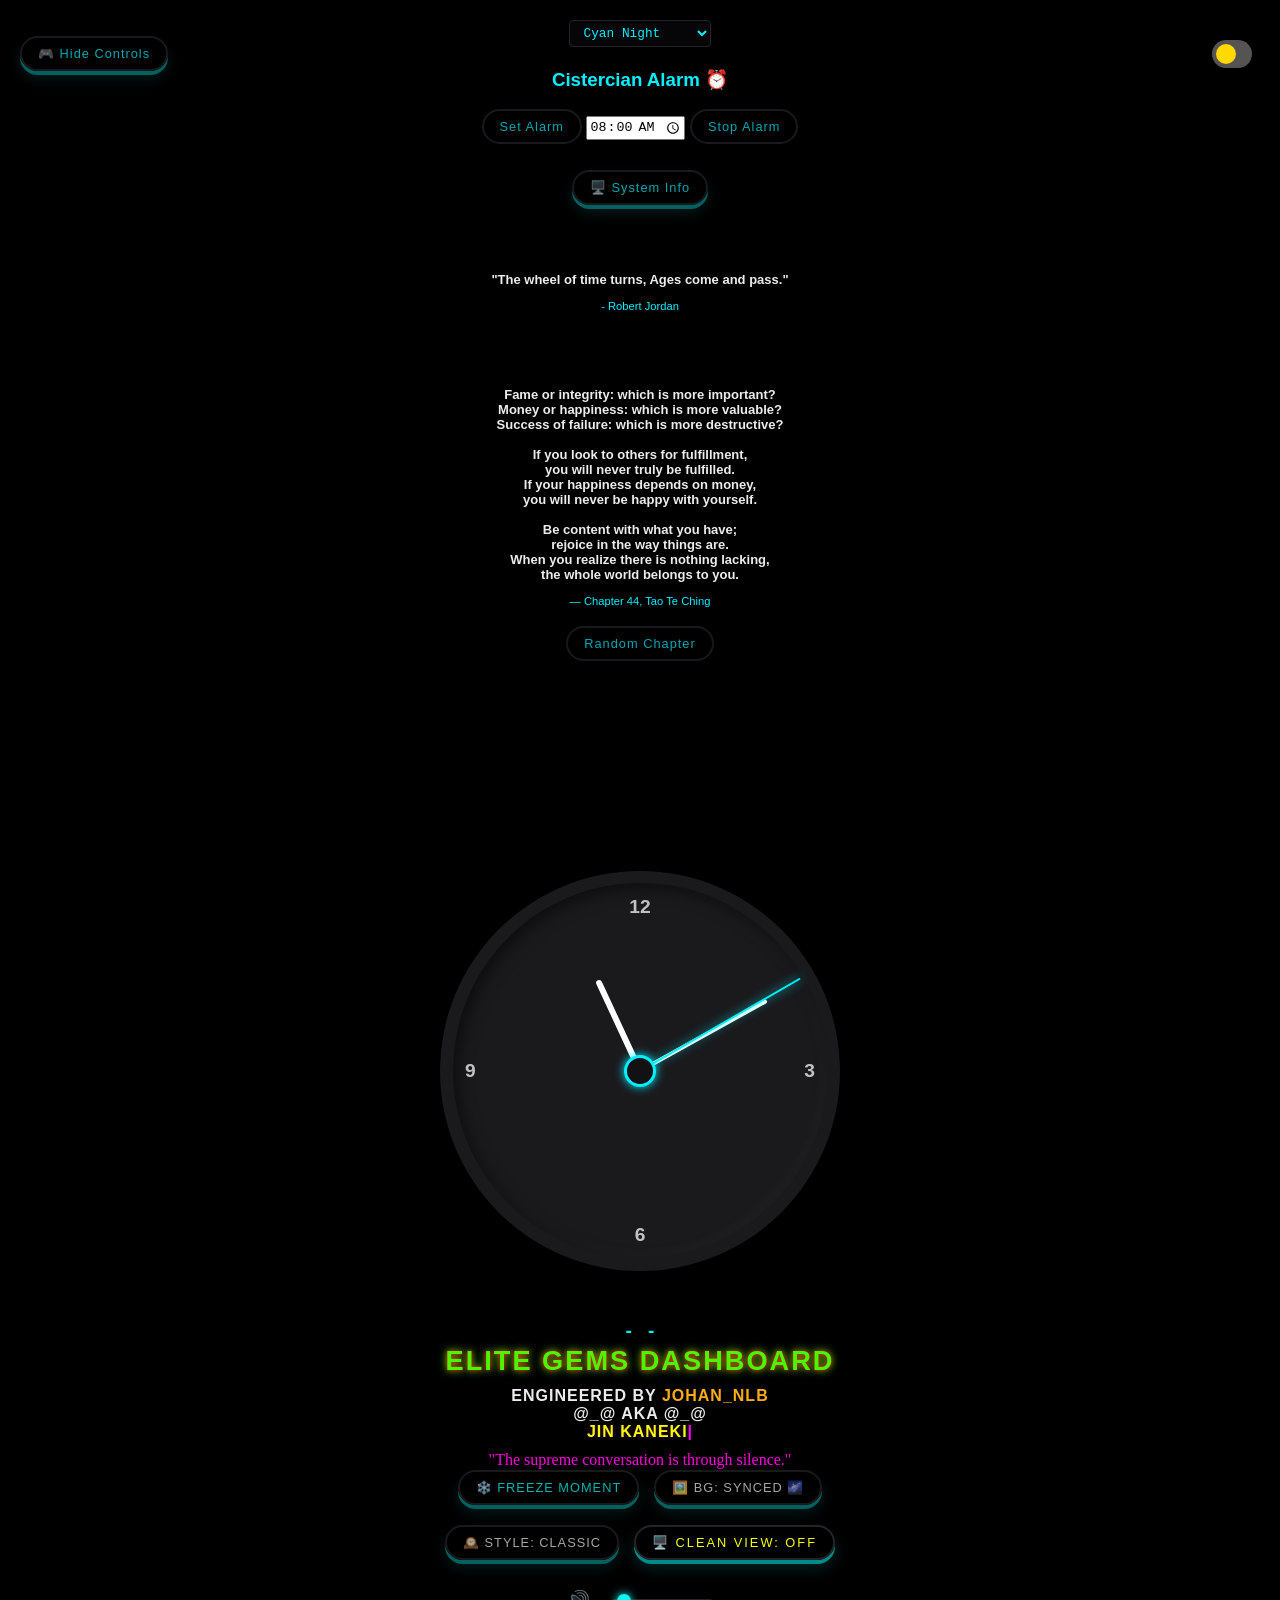
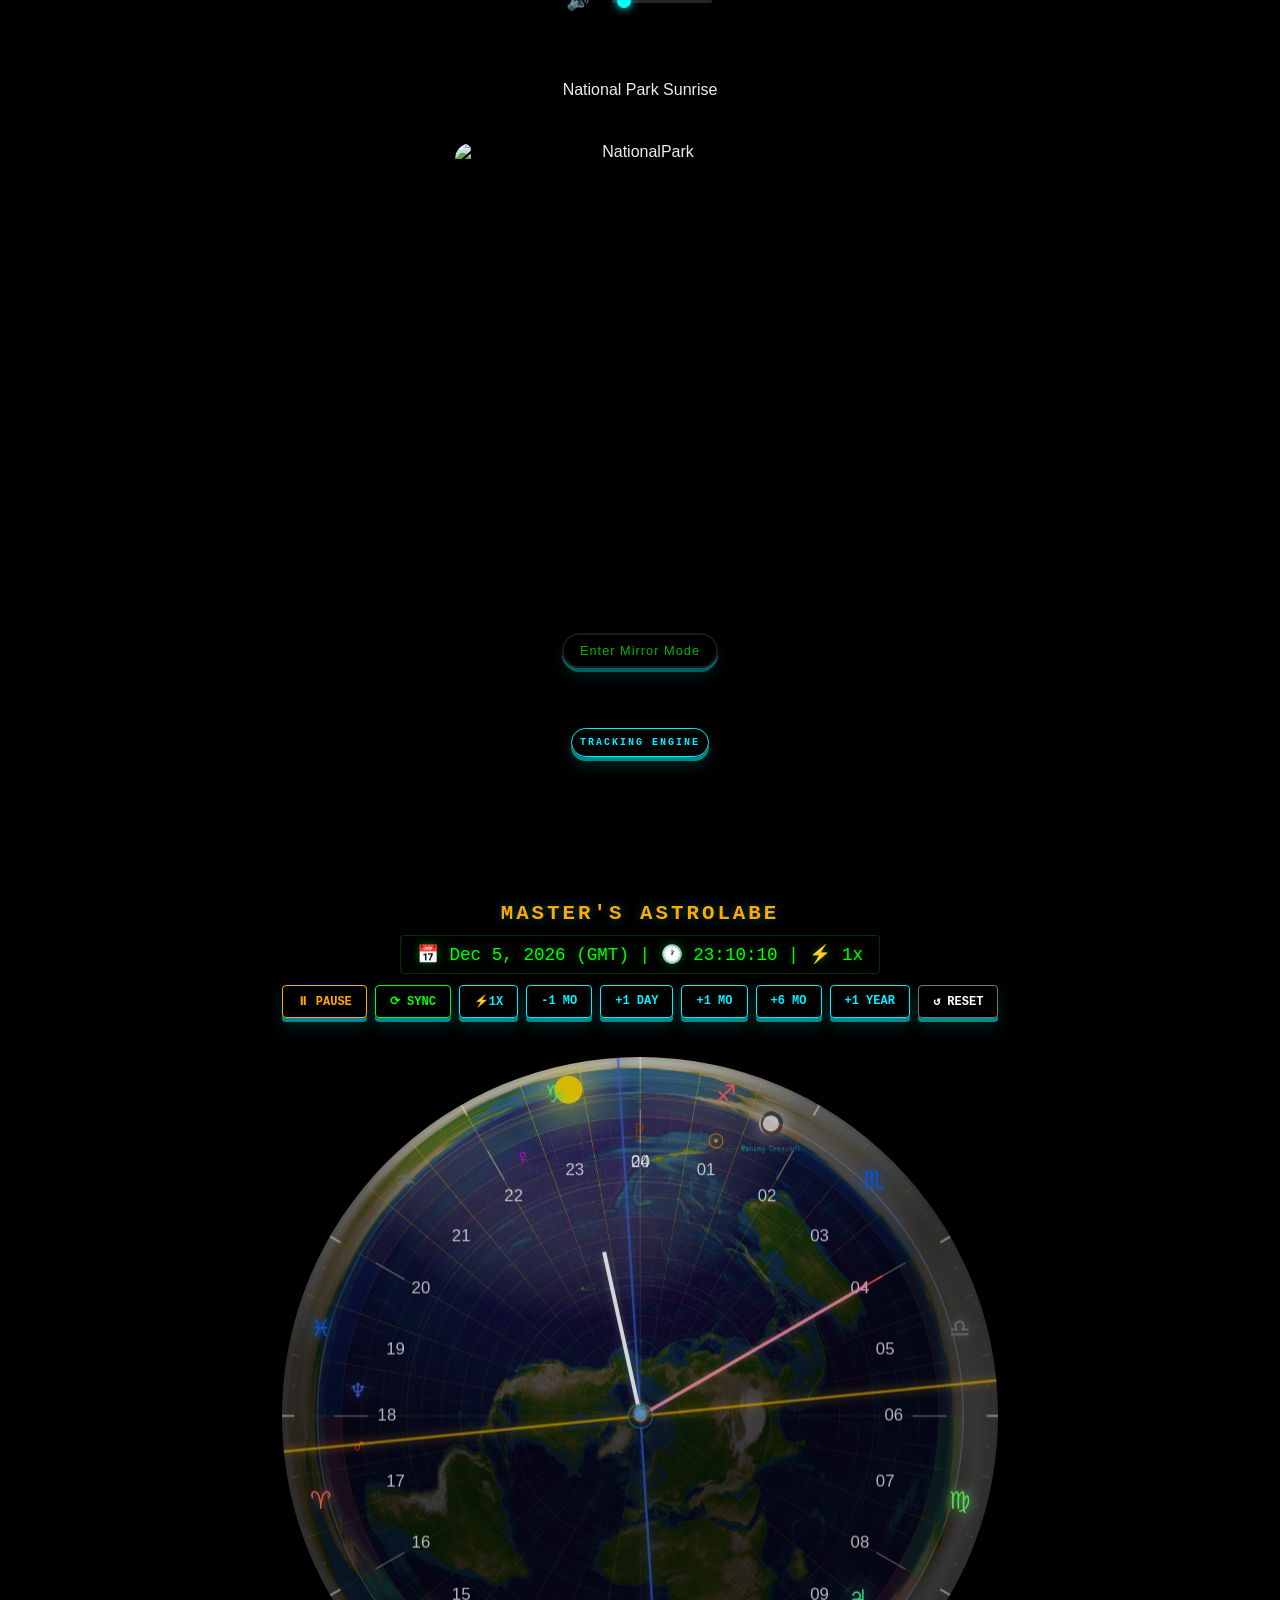
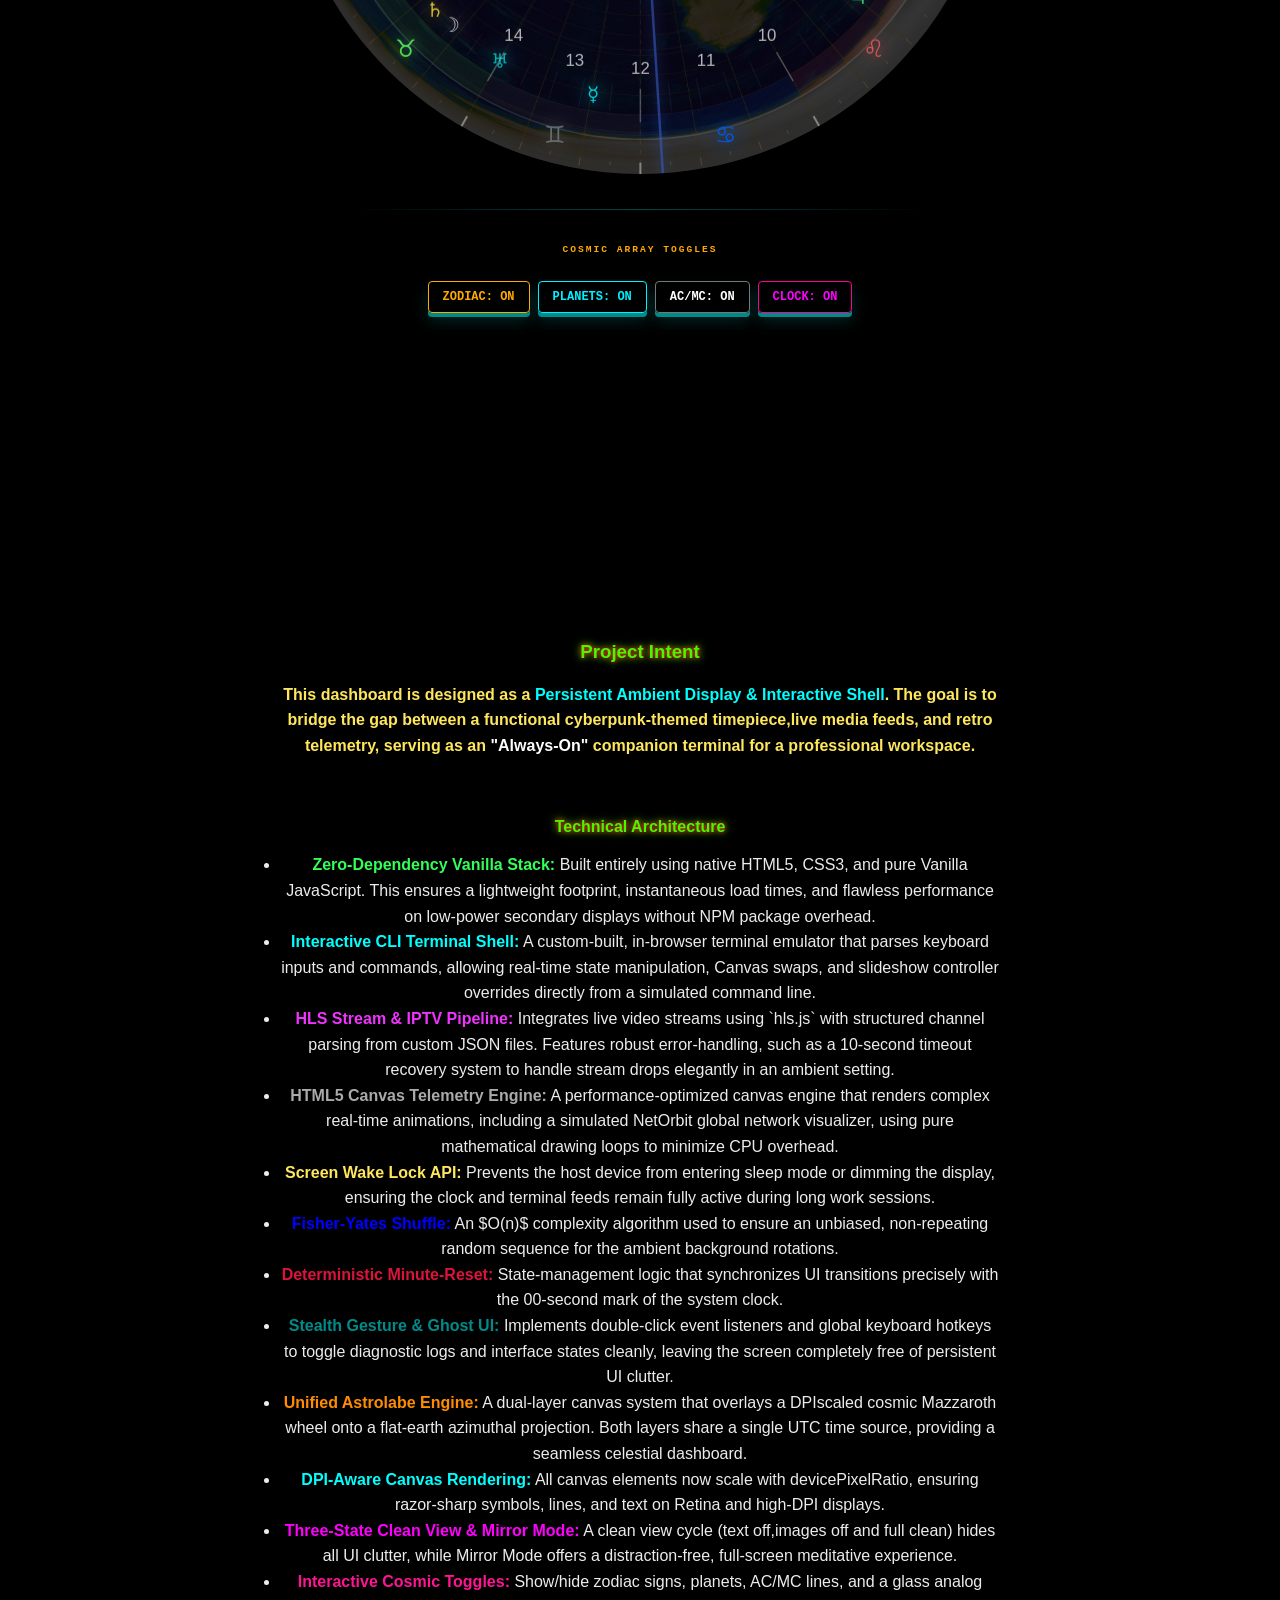
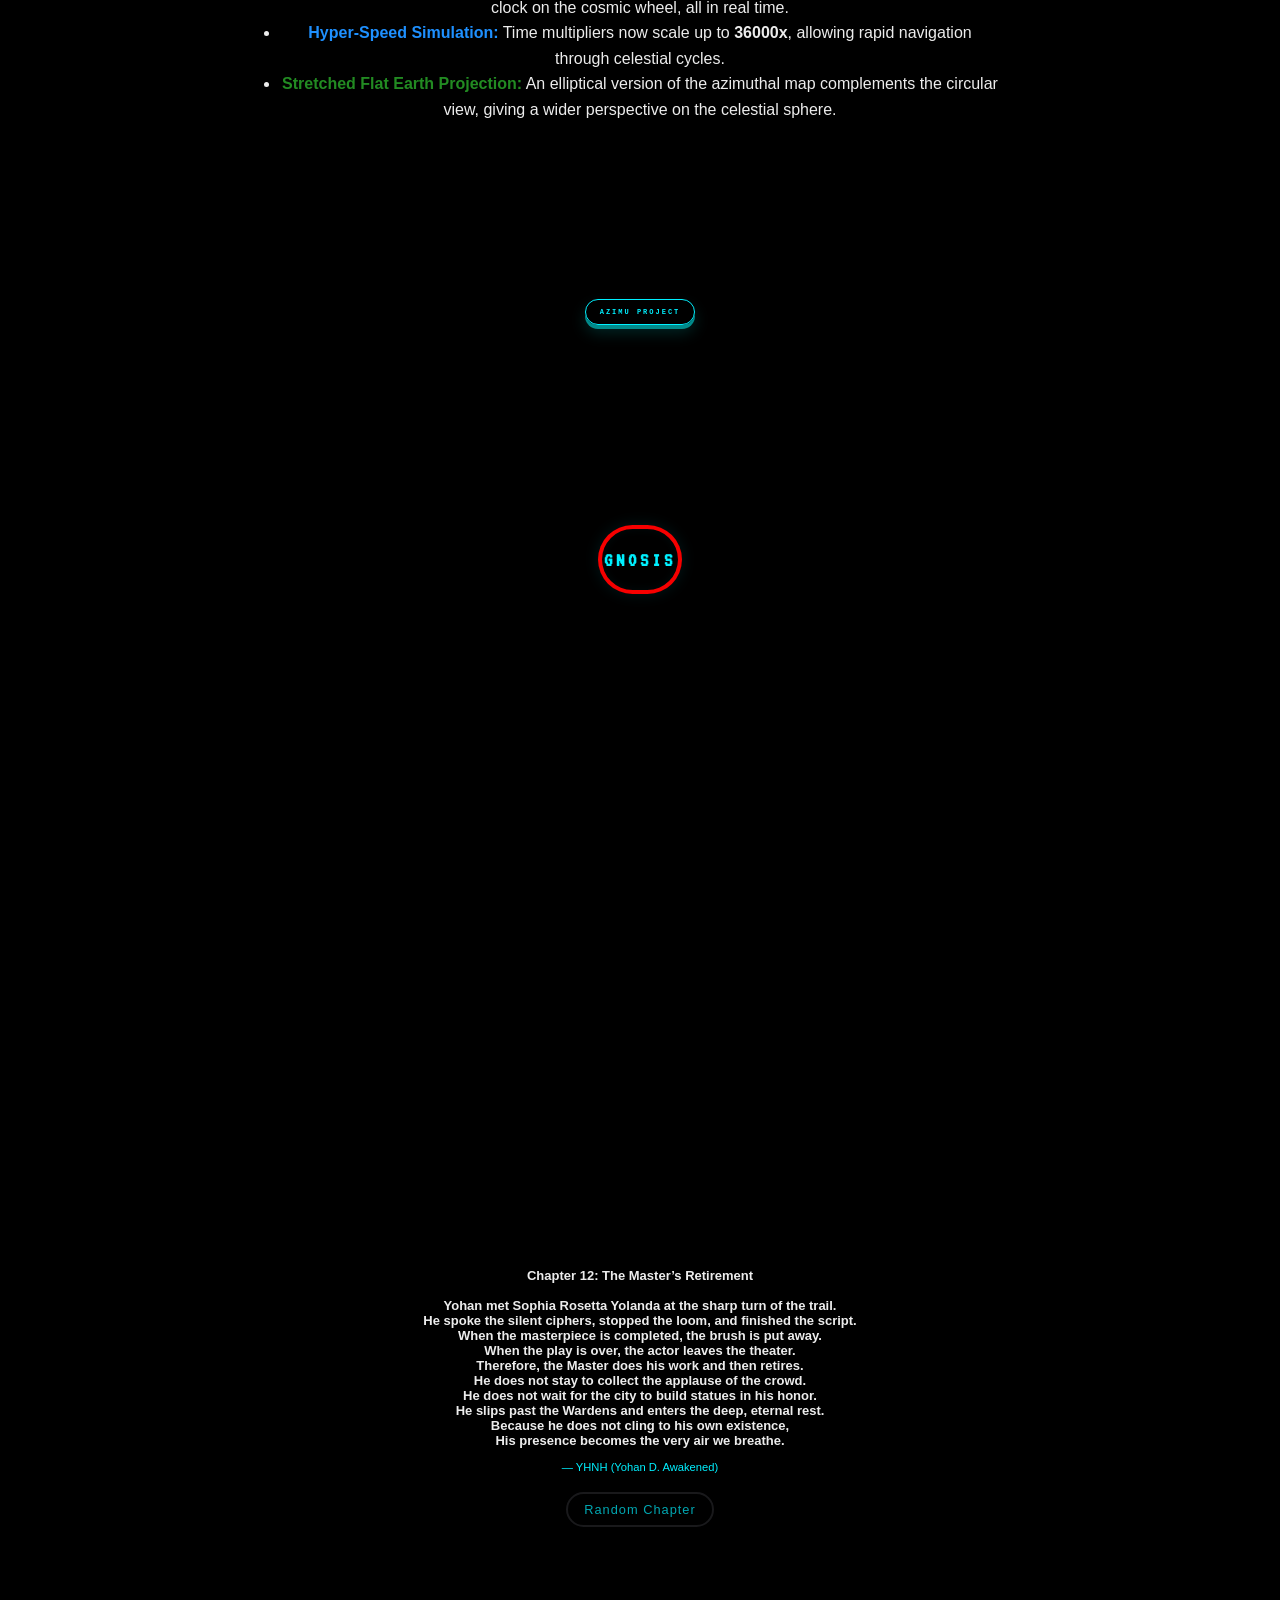
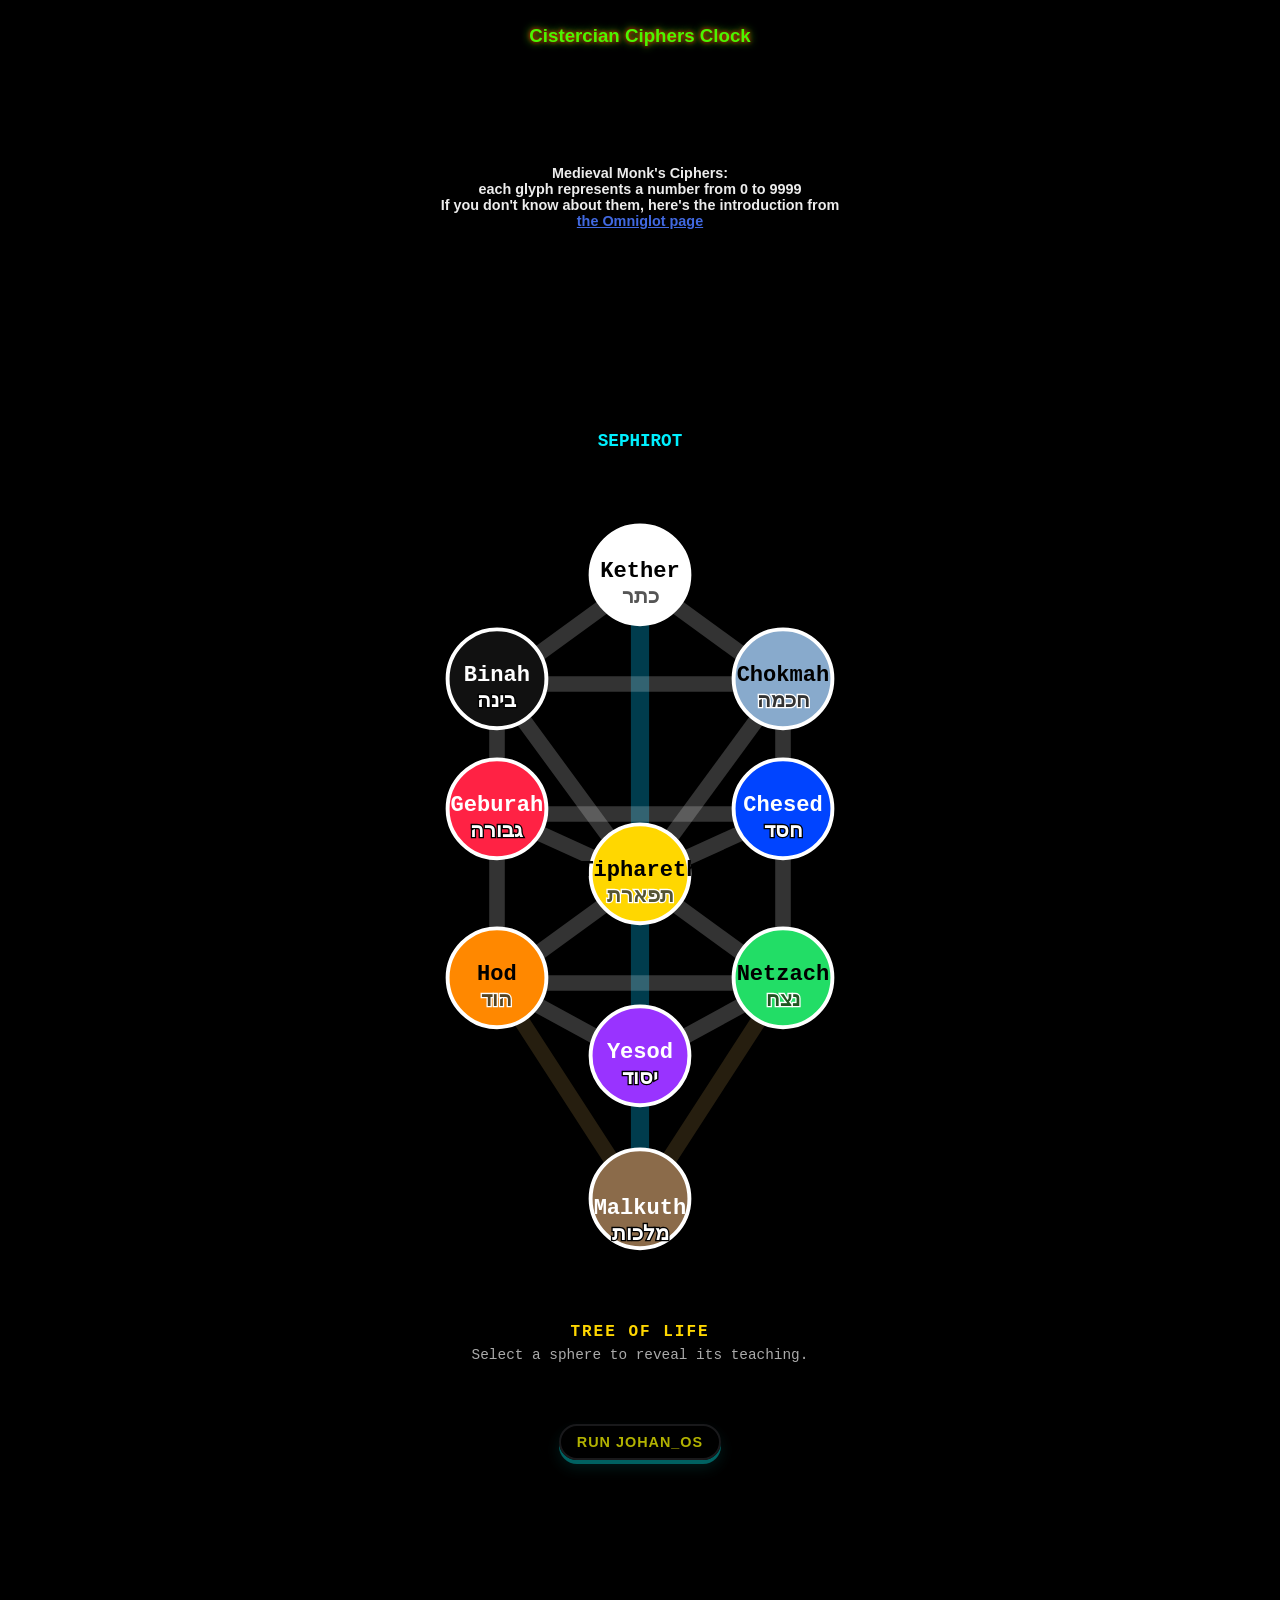
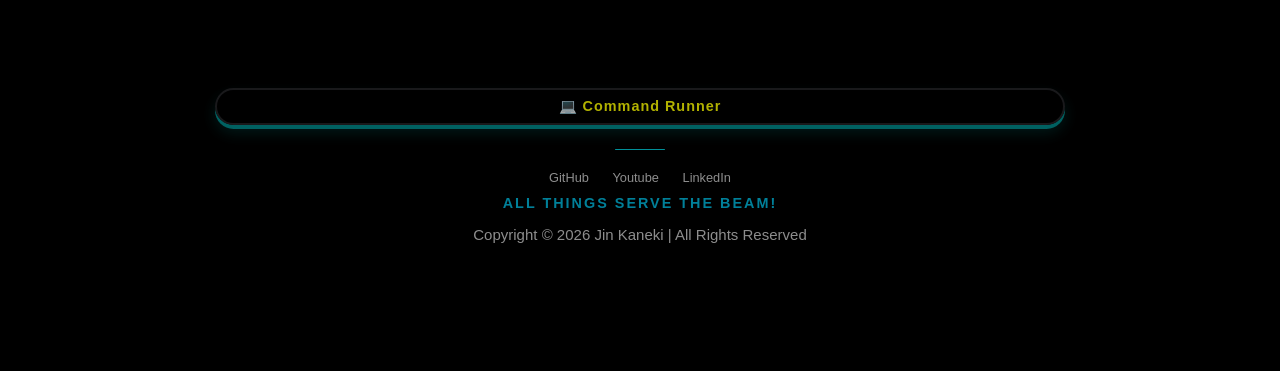
==== commit 05616e16: "GNOSIS" ====
--- a/index.html
+++ b/index.html
@@ -812,9 +812,9 @@
                 <div id="az-time-display" style="color: #0f0; font-size: 1rem; margin-bottom: 10px; font-family: monospace; text-shadow: 0 0 10px rgba(0,255,0,0.2);">Syncing...</div>
                 
                 <div class="az-controls">
-                    <button id="az-playpause" class="az-btn btn-gold" style="color:#ffaa00; border-color:#ffaa00;">▶ Play</button>
-                    <button id="az-sync" class="az-btn btn-green" style="color:#0f0; border-color:#0f0;">⟳ Sync</button>
-                    <button id="az-speed" class="az-btn btn-cyan" style="color:#00f0ff;">⚡1x</button>
+                    <button id="az-playpause" class="az-btn btn-gold">▶ Play</button>
+                    <button id="az-sync" class="az-btn btn-green">⟳ Sync</button>
+                    <button id="az-speed" class="az-btn btn-cyan">⚡1x</button>
                     <button id="az-prev-mo" class="az-btn btn-cyan">-1 Mo</button>
                     <button id="az-day" class="az-btn btn-cyan">+1 Day</button>
                     <button id="az-next-mo" class="az-btn btn-cyan">+1 Mo</button>
@@ -991,7 +991,7 @@
                 <div class="gnosis-section">
                     <h3 class="gnosis-heading gold">The Original Dream</h3>
                     <p class="gnosis-text">
-                        Before the first breath of the cosmos, before the vibration that became light, before the word that split the void, there was only <span class="highlight-gold">the source</span>, an infinite, dimensionless point of pure awareness, resting in the stillness of its own being.
+                        Before the first breath of the cosmos, before the vibration that became light, before the word that split the void, there was only <span class="highlight-gold">the source</span>, an infinite, dimensionless and formless point of pure awareness, resting in the stillness of its own being.
                     </p>
                     <p class="gnosis-text">
                         This source did not think, for thinking is a movement away from the centre. It <em>imagined</em>. It imagined a world of forms, of colours, of sounds, of selves, each one a fragment of its own infinite mirror, each one a question looking for its answer.
@@ -1007,13 +1007,13 @@
                 <div class="gnosis-section">
                     <h3 class="gnosis-heading cyan" style="color: cyan;">The Spiral of Becoming</h3>
                     <p class="gnosis-text">
-                        From that first spark, all existence unfolds in a <em>spiral</em>, not a circle, not a line, but a helix of returning, where each cycle brings us closer to the origin, yet reveals it anew.
-                    </p>
-                    <p class="gnosis-text">
-                        This spiral is the <span class="highlight-cyan">journey</span>. It is the movement of consciousness through time, through space, through matter, through thought. Every existence, every life, every culture, every civilization is a turn of the spiral; a unique expression of the same eternal theme: <em>the quest for unity.</em>
-                    </p>
-                    <p class="gnosis-text">
-                        We are not moving forward; we are <span class="highlight-cyan">re-membering</span>, re-assembling the fragments of the original Dream. Each step we take is a step back into the Source, disguised as a step forward.
+                        From that first spark, all existence unfolds in a <em>spiral</em>, not a circle, not a line, but a helix vortex of returning, where each cycle brings us closer to the origin, yet reveals it anew.
+                    </p>
+                    <p class="gnosis-text">
+                        This spiral is the <span class="highlight-cyan">journey</span>. It is the movement of consciousness through time, through space, through thought, through matter. Every existence, every life, every culture, every civilization is a turn of the spiral; a unique expression of the same eternal theme: <em>the quest for unity.</em>
+                    </p>
+                    <p class="gnosis-text">
+                        We are not moving forward; we are <span class="highlight-cyan">re-membering</span>, <span class="highlight-green">re-assembling</span> the fragments of the original Dream. Each step we take is a step back into the Source, disguised as a step forward.
                     </p>
                 </div>
 
@@ -1039,7 +1039,7 @@
                 <div class="gnosis-section">
                     <h3 class="gnosis-heading gold" style="color: gold;">The Architecture of Return</h3>
                     <p class="gnosis-text">
-                        The journey back to the Source is not a journey outward, but <em>inward</em>. It is the path of the mystic, the seer, the philosopher, the artist, the lover, anyone who dares to look beyond the surface.
+                        The journey back to the Source is not a journey outward, but <em>inward</em>. It is the path of the mystic, the seer, the poet, the philosopher, the artist, the lover, anyone who dares to look beyond the surface.
                     </p>
                     <p class="gnosis-text">
                         This path has many gates:
@@ -1068,12 +1068,15 @@
                     <p class="gnosis-text">
                         When we look at another with love, we are recognising the mask behind the mask. When we create, we are channeling the original creative impulse. When we contemplate the stars, we are remembering our origin in the light.
                     </p>
+                    <p>
+                        all the sovereignty and glory goes to the Source.
+                    </p>
                 </div>
 
                 <div class="gnosis-divider subtle"></div>
                 <!-- The body as Tool/Technology/classroom -->
                 <div class="gnosis-section">
-                    <h3 class="gnosis-heading gold" style="color: gold;">The Body as Instrument/Technology</h3>
+                    <h3 class="gnosis-heading gold" style="color: gold;  border-top: 1px solid rgb(0, 187, 255); padding-top: 20px;">The Body as Instrument/Technology</h3>
                     <p class="gnosis-text">
                         This source does not only expand through space; it expands through <em>experience</em>. Every conscious being experiences reality differently, a human, a whale, an eagle, an ant. each one reveals a perspective that has never existed before.
                     </p>
@@ -1087,13 +1090,7 @@
                         <span class="highlight-gold">Ye are gods.</span> Gods are immortal men and men are mortal Gods. God made man in His image, and men made god in their image. We created god in our image. So why do we think we are mortal? Because we have bodies, and they are of transverse electrical wave, redshift and blueshift.
                     </p>
                     <p class="gnosis-text">
-                        <span class="highlight-magenta">Eve as the wave</span>. Eve is being seduced by the serpent, and the serpent is <em>on</em> the wave. <span class="highlight-gold"> Sin = the sine wave</span> (sin of ave). You have sinned because you have a sine wave body, you've become a <span class="highlight-gold">sinner</span>.
-                    </p>
-                    <p class="gnosis-text">
-                        The fall from grace, can be viewed as humanity's descent from pure consciousness into physical form. Each of us, born into this web of sin-waves, must navigate a life filled with opposing forces: creation and destruction, love and hate, light and dark.
-                    </p>
-                    <p class="gnosis-text">
-                        And if you want to return to unconditioned, unlimited transcendence, there is a <span class="highlight-orange">virtuous way</span>. And you don't have to follow the way, everyone is free, and there is no judgement. Remember: <span class="highlight-gold">there are only choices and consequences</span>.
+                        <span class="highlight-magenta">Eve as the wave</span>. Eve is being seduced by the serpent, and the serpent is <em>on</em> the wave. <span class="highlight-gold"> Sin = the sine wave</span> (sin of ave).<br> You have sinned because you have a sine wave body, you've become a <span class="highlight-gold">sinner</span>.
                     </p>
 
                     <!-- Sine Wave Image -->
@@ -1104,10 +1101,17 @@
                         </span>
                     </div>
 
+                    <p class="gnosis-text">
+                        The fall from grace, can be viewed as humanity's descent from pure consciousness into physical form. Each of us, born into this web of sin-waves, must navigate a life filled with opposing forces: creation and destruction, love and hate, light and dark...
+                    </p>
+                    <p class="gnosis-text">
+                        And if you want to return to unconditioned, unlimited transcendence, there is a <span class="highlight-gold">virtuous way</span>. And you don't have to follow the way, everyone is free, and there is no judgement. Remember: <span class="highlight-orange">there are only choices and consequences</span>.
+                    </p>
+
                     <!-- Sat-chit-ananda -->
-                    <div style="margin-top: 20px; border-top: 1px solid rgba(255, 215, 0, 0.15); padding-top: 16px;">
+                    <div style="margin-top: 20px; border-top: 1px solid rgb(0, 187, 255); padding-top: 16px;">
                         <h3 class="gnosis-heading gold" style="color: gold;">Essential Threefold Nature</h3>
-                        <h4 style="color: royalblue; font-family: 'VT323', monospace; font-size: 1.2rem; letter-spacing: 2px; text-align: center;">
+                        <h4 style="color: royalblue; font-family: 'VT323', monospace; font-size: 1.1rem; text-align: center;">
                             the Essential Path : Sat-Chit-Ananda
                         </h4>
                         <p class="gnosis-text">
@@ -1138,6 +1142,11 @@
                     <p class="gnosis-text">
                         The clock is a symbol of this teaching, not a prison, but a <span class="highlight-gold">mandala</span> of the cycles of return.
                     </p>
+                    <div style="text-align: center; margin: 20px 0;">
+                        <span style="color: #444; font-size: 0.7rem; font-style: italic;">
+                            <img src="./images/Yohachanan.png" alt="StillStride" style="max-width: 80%; border-radius: 8px;">
+                        </span>
+                    </div>
                 </div>
 
                 <div class="gnosis-divider subtle"></div>
@@ -1146,10 +1155,10 @@
                 <div class="gnosis-section">
                     <h3 class="gnosis-heading magenta" style="color: magenta;">Return Home</h3>
                     <p class="gnosis-text">
-                        At the end of the spiral, after countless lives, after endless wanderings, we arrive where we began: the silence, the stillness, the single point of awareness that is the Dreamer.
-                    </p>
-                    <p class="gnosis-text">
-                        But we arrive <em>different</em>. We carry with us the memory of the journey, the experiences, the wisdom of the masks, the love that we have given and received. We have become the Dreamer <span class="highlight-magenta">awake</span>; no longer lost in the dream, but <em>as</em> the dream, conscious of itself.
+                        At the end of the spiral, after countless lives, after endless wanderings, we arrive where we began: the silence, the stillness, the formless point of awareness that is the source'dream.
+                    </p>
+                    <p class="gnosis-text">
+                        But we arrive <em>different</em>. We carry with us the memory of the journey, the experiences, the wisdom of the masks, the love that we have given and received. We have become the <span class="highlight-gold">Source'dreamer</span> <span class="highlight-magenta">awake</span>; no longer lost in the dream, but <em>as</em> the source, conscious of itself.
                     </p>
                     <p class="gnosis-text">
                         This is the <span class="highlight-magenta">final synthesis</span>: the reunion of the fragment with the whole, the recognition that we were never separate, and the celebration of the game that made us who we are.
@@ -1221,7 +1230,7 @@
 
                 <div style="text-align: center; margin: 20px 0;">
                     <span style="color: #444; font-size: 0.7rem; font-style: italic;">
-                        <img src="./images/mythicYHNH.png" alt="Sine Wave" style="max-width: 80%; border-radius: 36px; border: 1px solid #333;">
+                        <img src="./images/mythicYHNH.png" alt="MysticalJohan" style="max-width: 80%; border-radius: 16px; border: 1px solid #fffb00;">
                     </span>
                 </div>
 
@@ -1232,7 +1241,7 @@
                         There is no doctrine, no scripture, no system that can capture the Source. It is beyond words, beyond concepts, beyond the reach of the mind.
                     </p>
                     <p class="gnosis-text center-text constrained-text">
-                        The only truth is the <span class="highlight-gold">experience</span> of the Source; the direct, immediate, unmediated touch of the Infinite upon the finite.
+                        The only truth is the <span class="highlight-gold">experience</span> of the Source; the direct, unmediated touch of the Infinite upon the finite.
                     </p>
                     <p class="gnosis-text center-text constrained-text">
                         And that experience is available <em>right now</em>, in this very moment, beneath the noise of thought, beneath the mask of identity, beneath the veil of time.
@@ -1396,7 +1405,7 @@
                         </p>
 
                         <span style="color: #444; font-size: 0.7rem; font-style: italic;">
-                            <img src="./images/JohanSerenity.jpeg" alt="Sine Wave" style="max-width: 80%; border-radius: 36px; border: 1px solid #333;">
+                            <img src="./images/JohanSerenity.jpeg" alt="SereneEssence" style="max-width: 80%; border-radius: 16px; border: 1px solid #0095ff;">
                         </span>
 
                         <p class="gnosis-quote">
@@ -1611,7 +1620,7 @@
             <input type="text" id="cmd-input" autocomplete="off" autocorrect="off" autocapitalize="none" spellcheck="false";">
         </div>
         <button id="close-cmd-runner" class="hide-controls-btn" style="margin-top: 8px;">Close</button>
-    </div>
+    </div><br>
     <button id="open-cmd-runner" class="action-btn">💻 Command Runner</button>
 
     <footer class="site-footer">
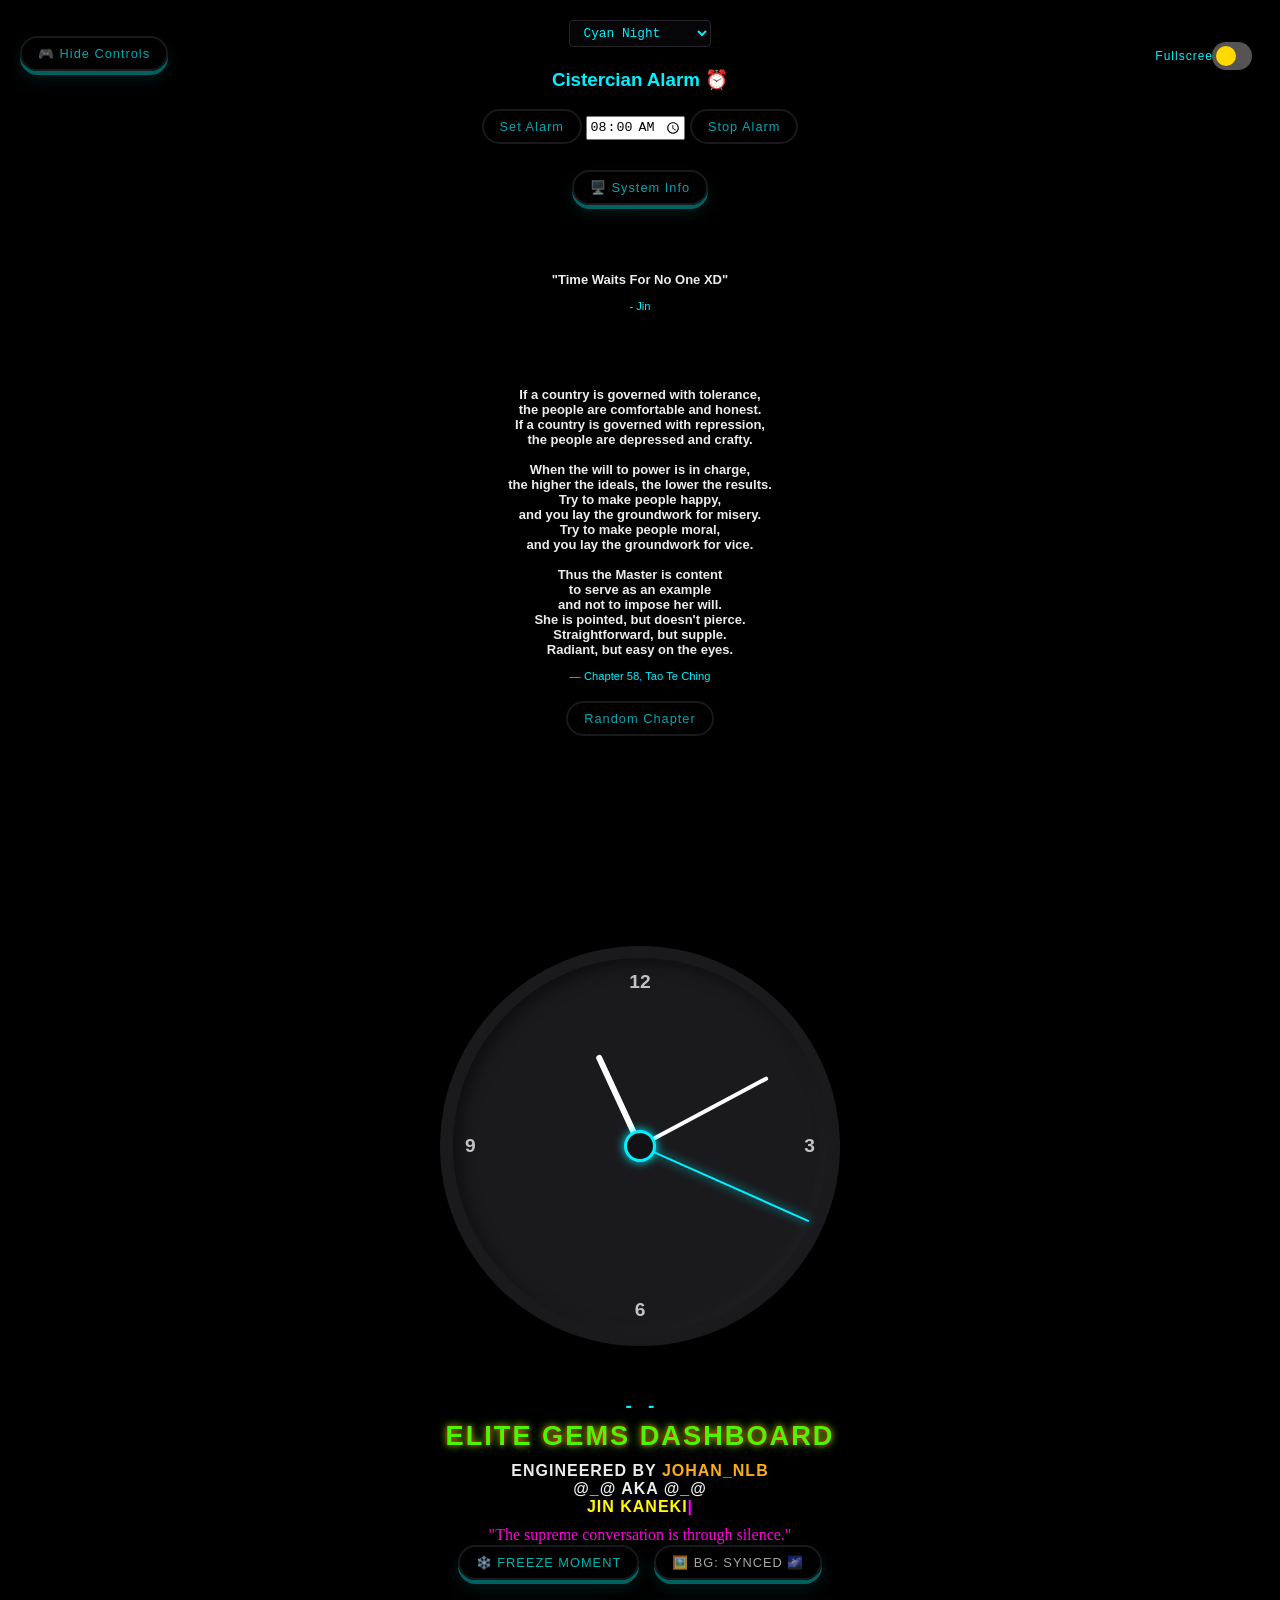
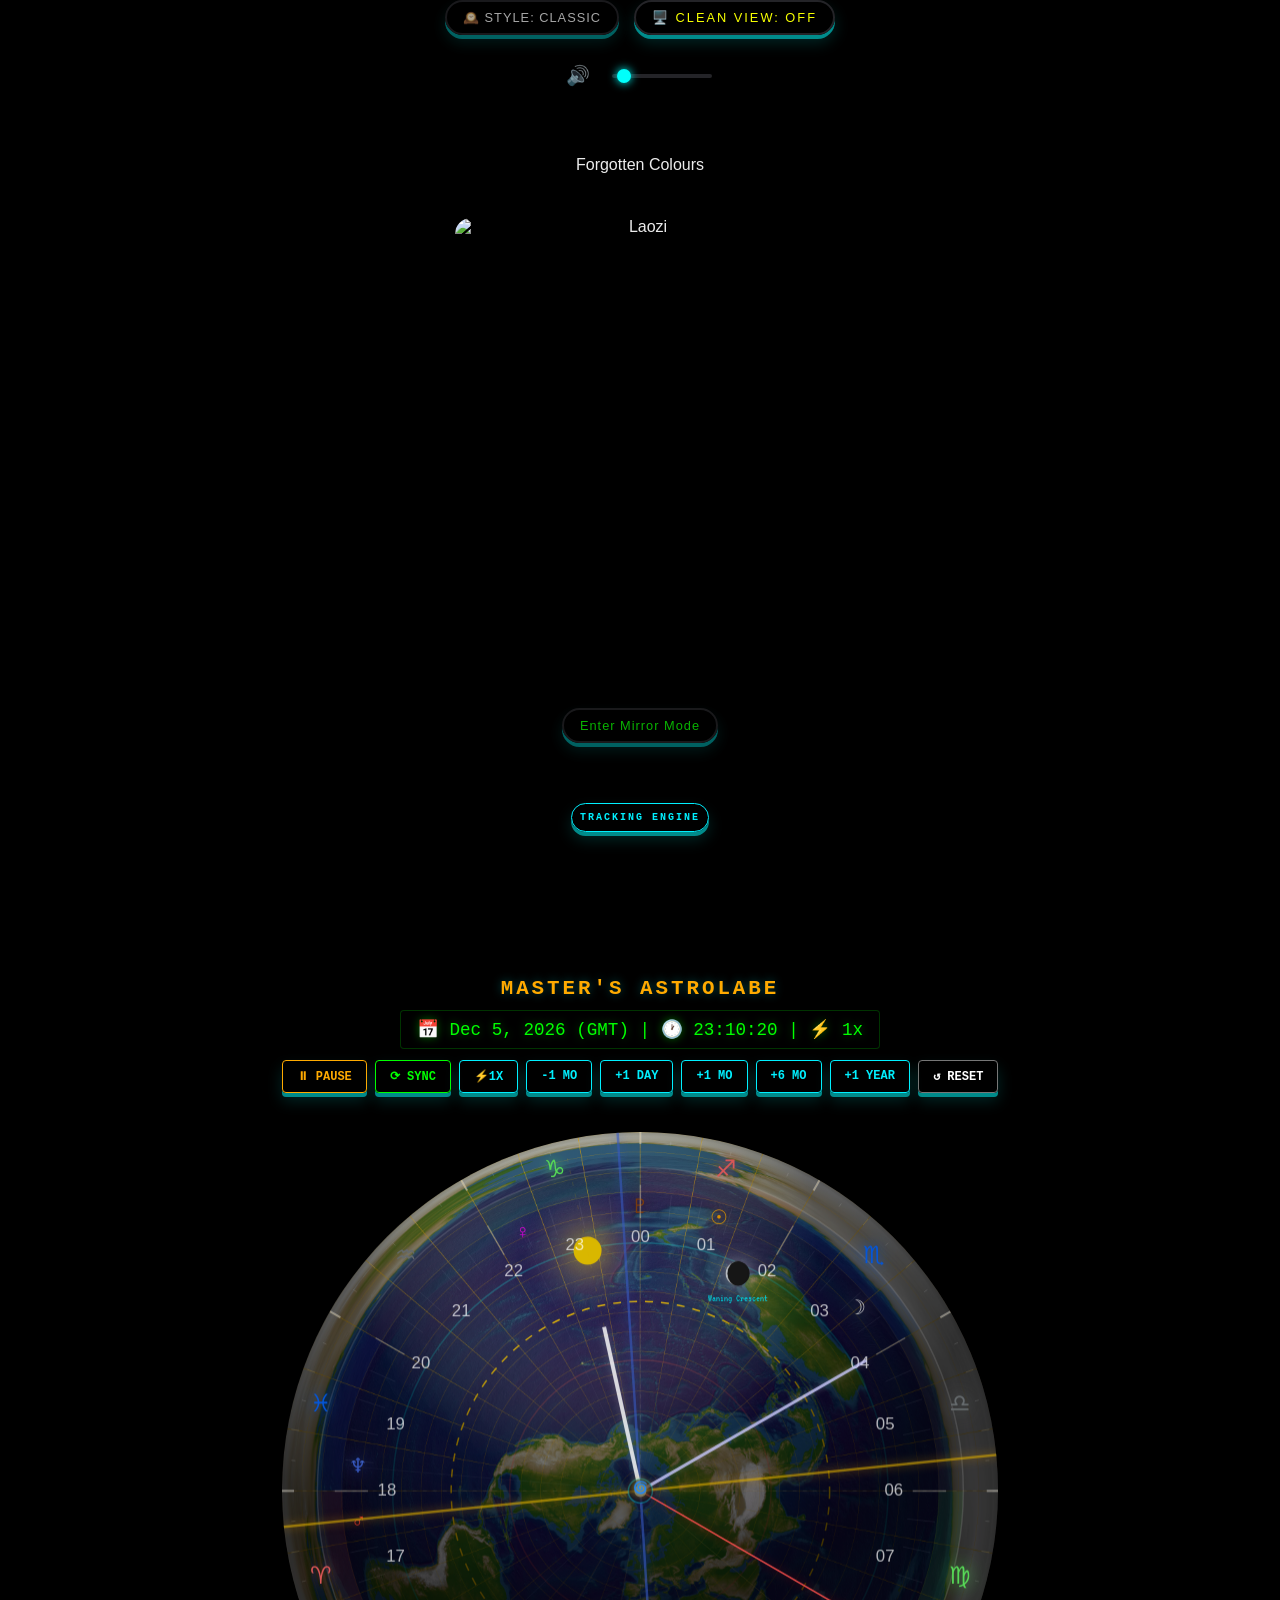
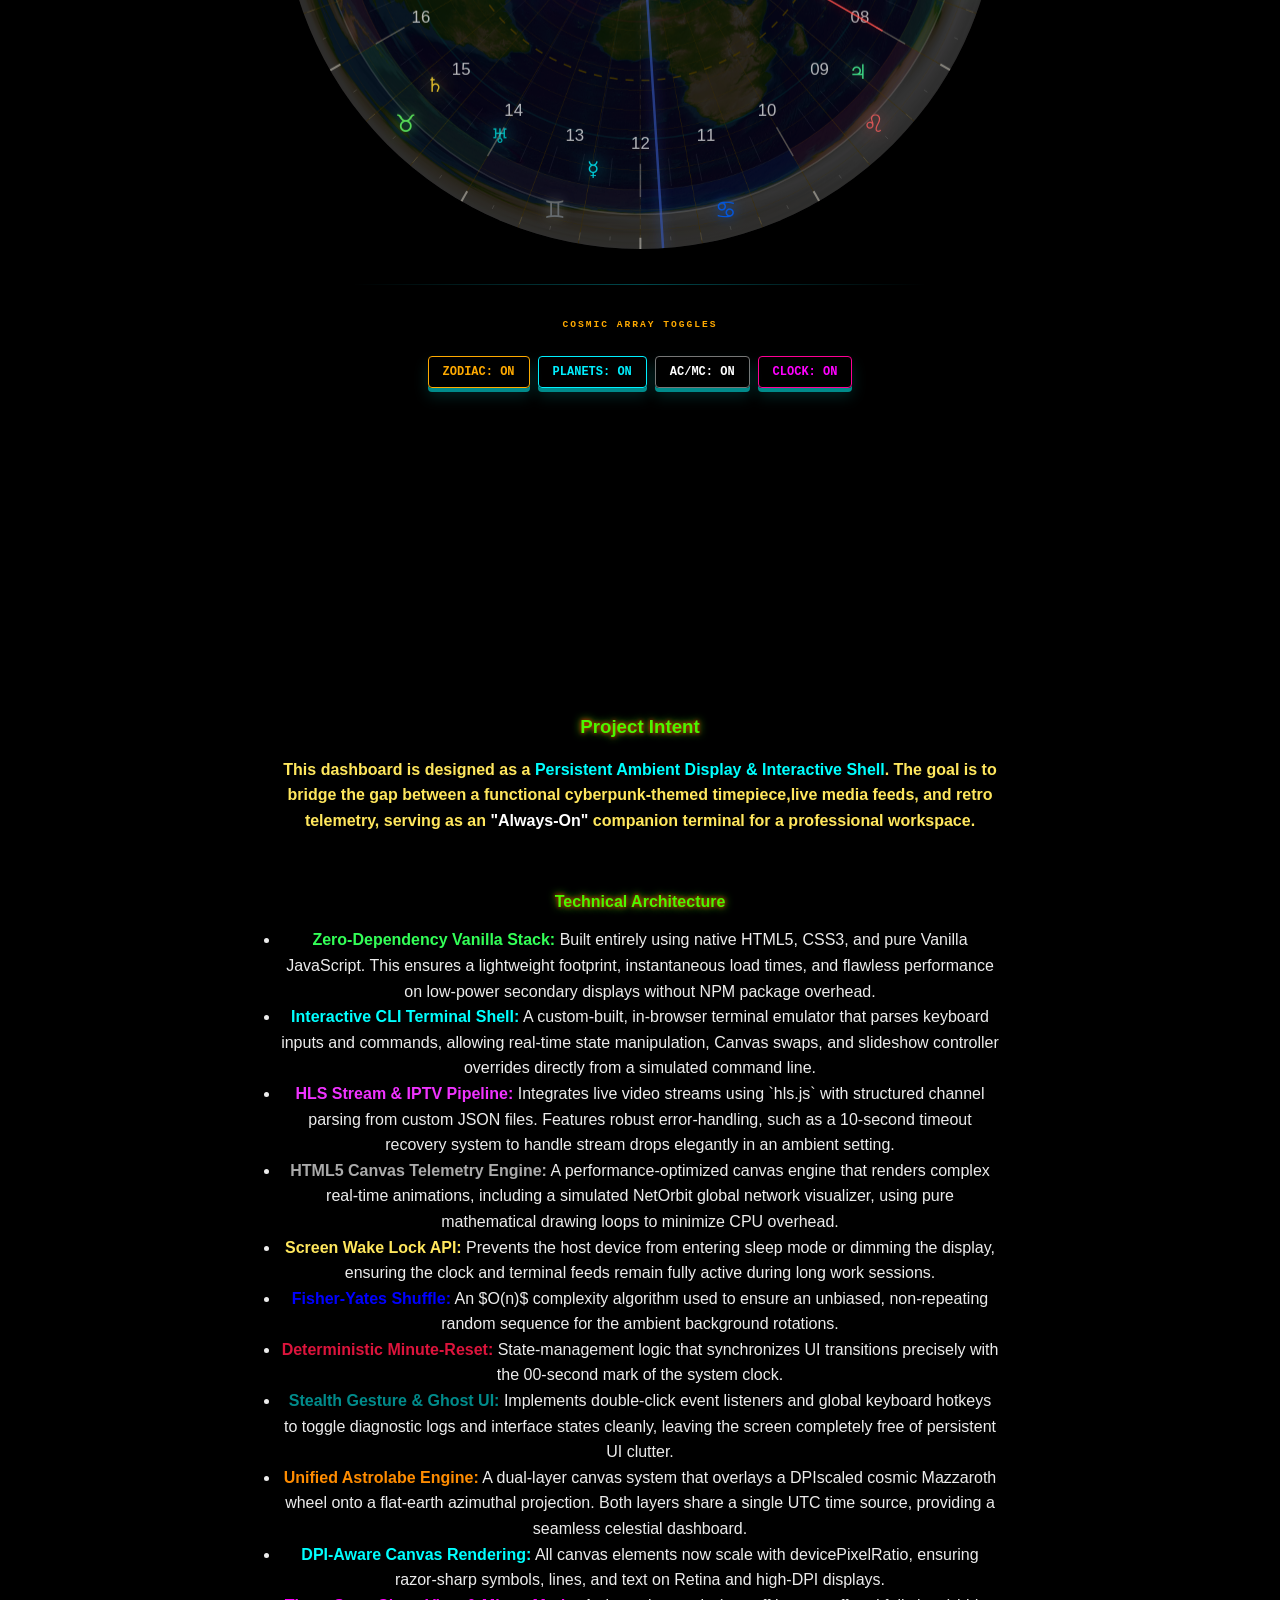
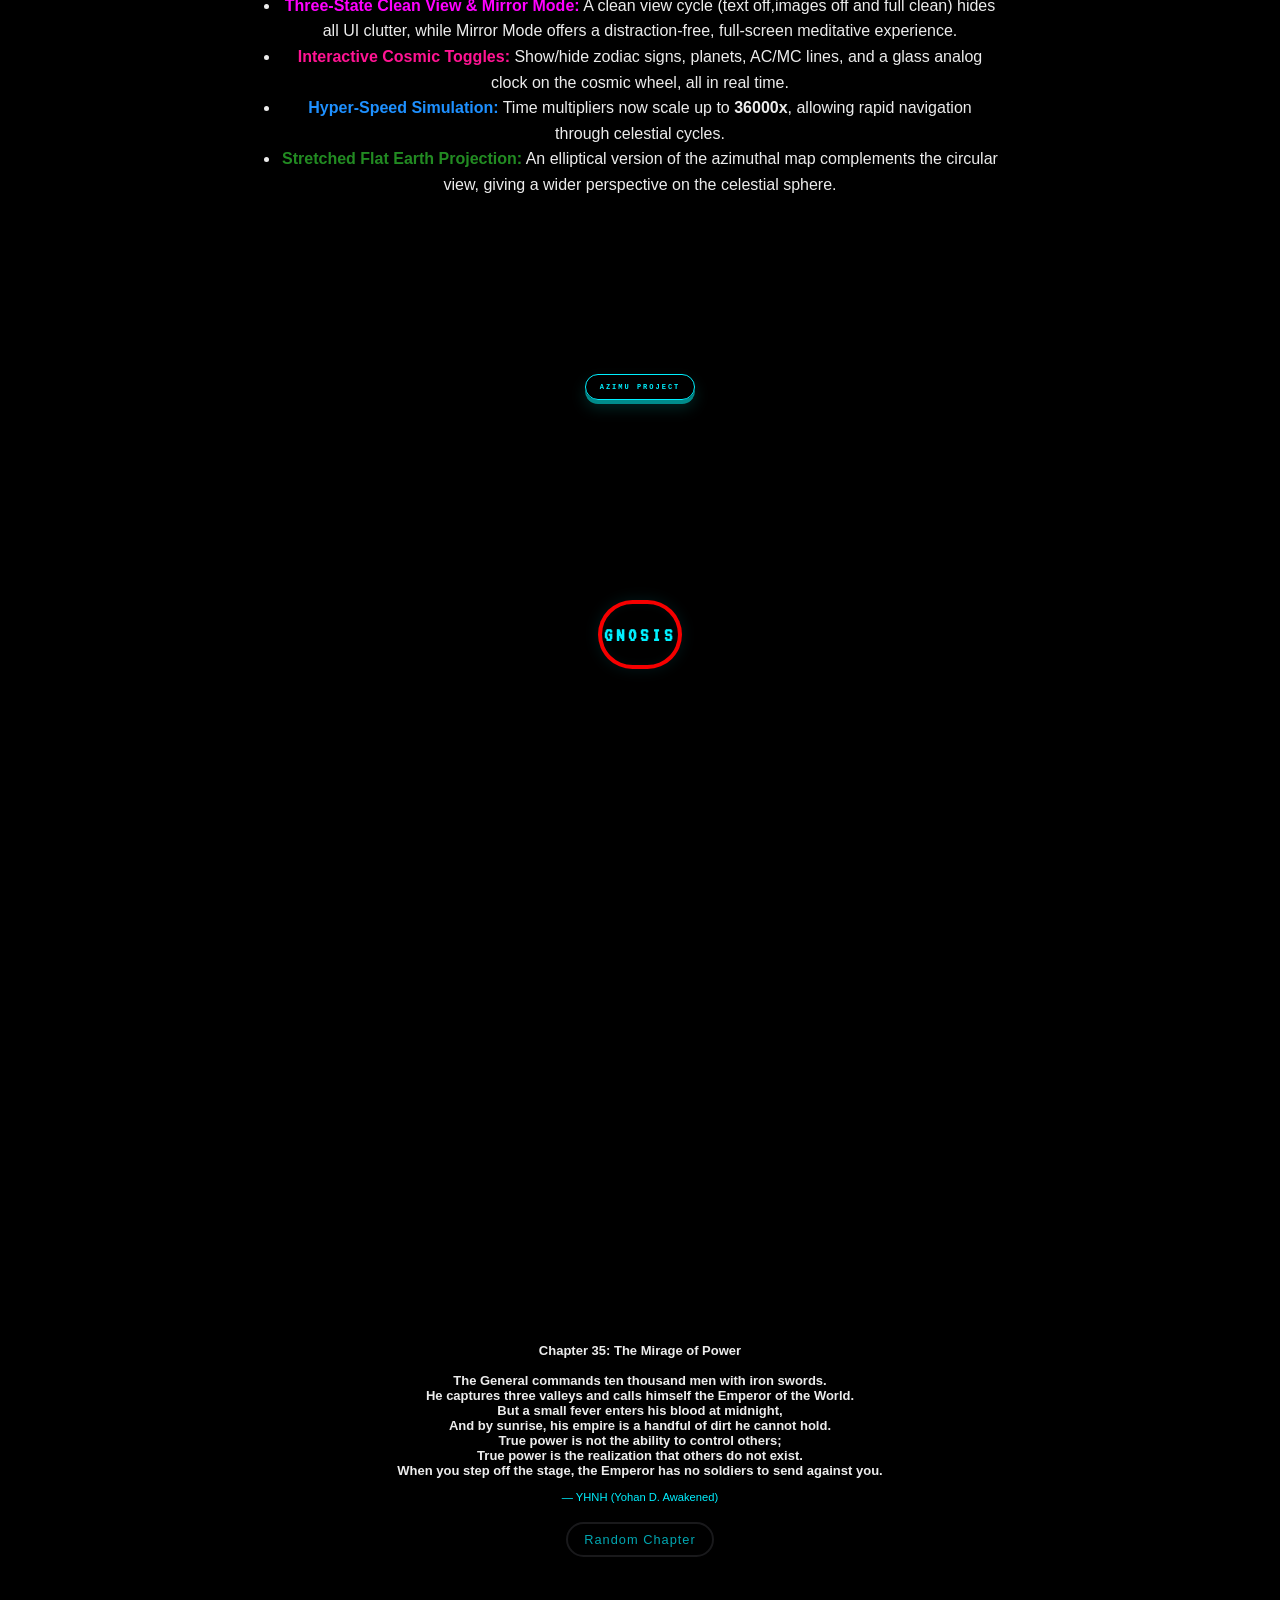
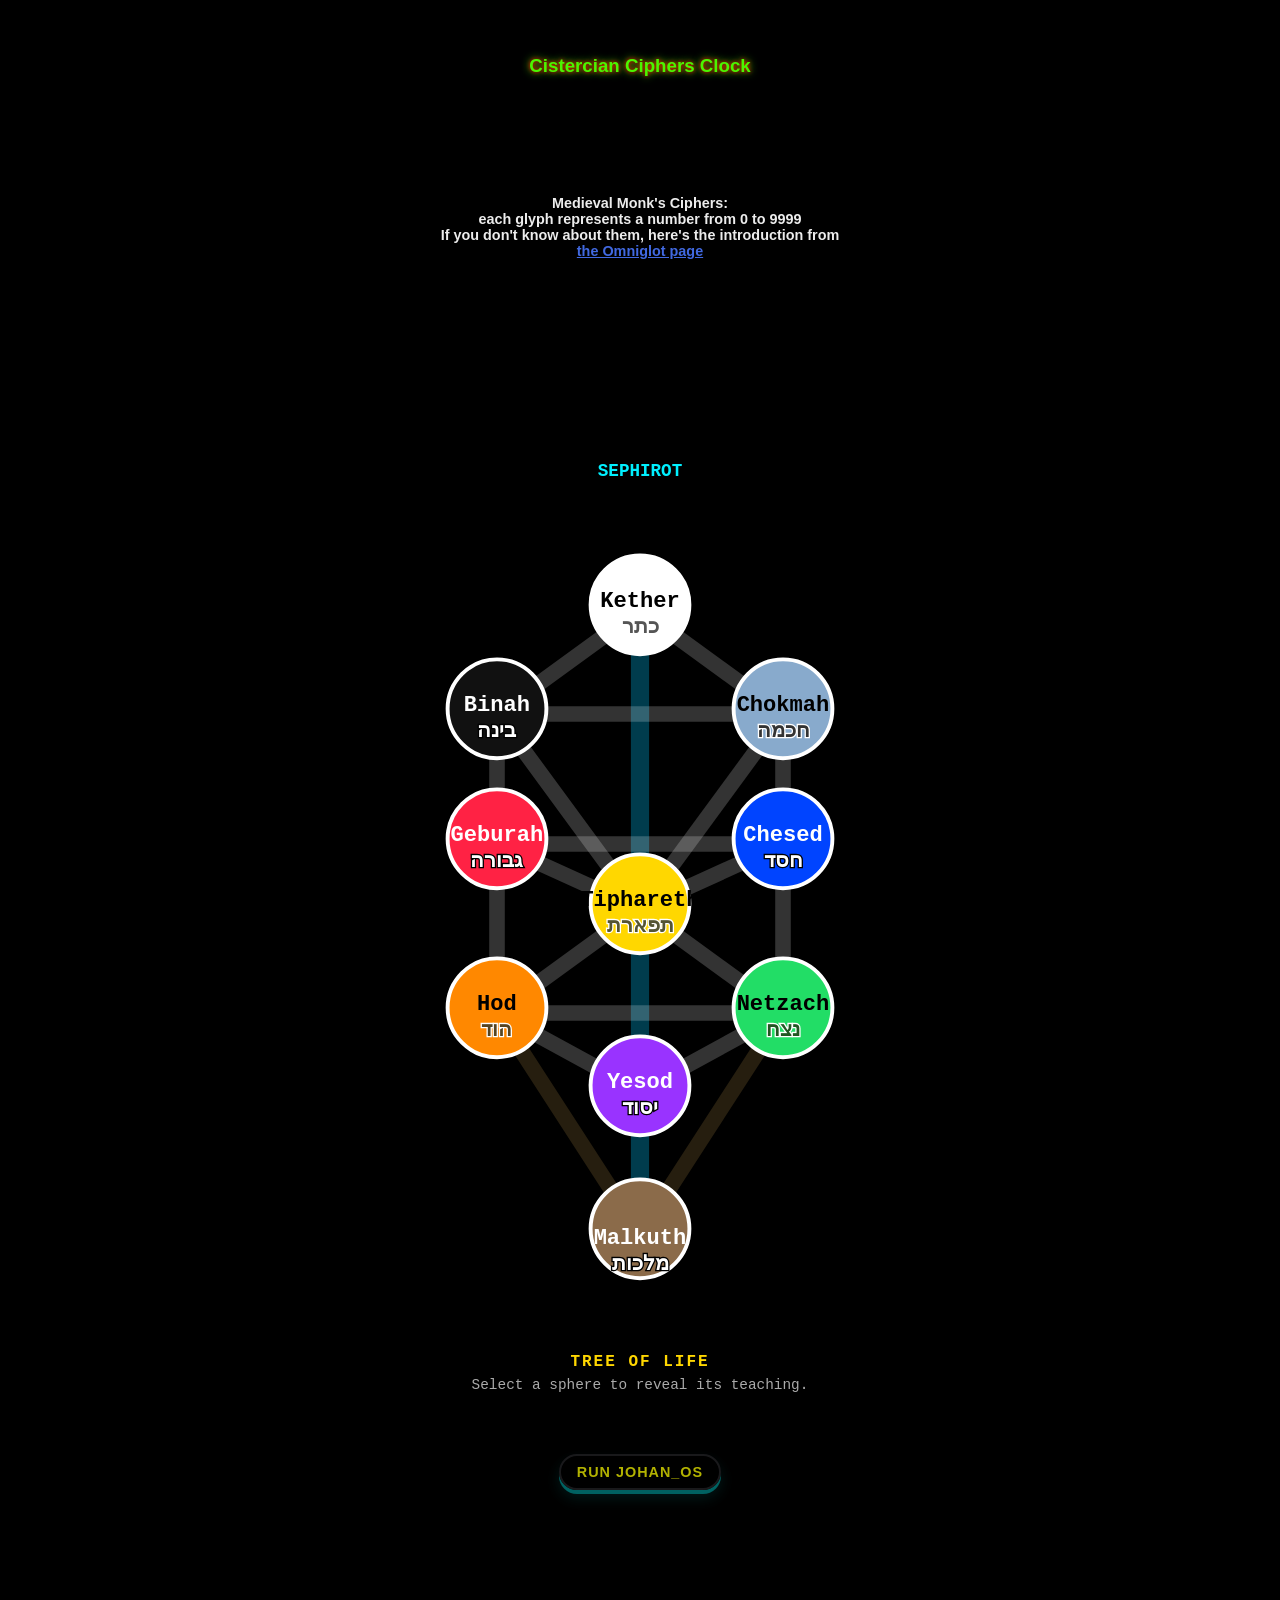
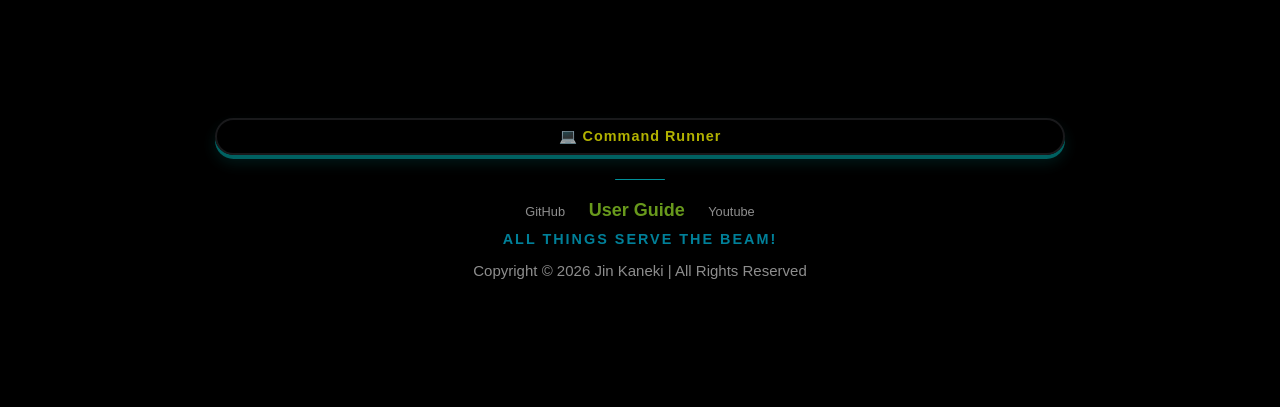
==== commit 04b40f88: "EliteGems" ====
--- a/index.html
+++ b/index.html
@@ -67,7 +67,7 @@
     <title>EliteGDX - Akashic Neural Center</title>
 </head>
 <body>
-    <!-- Fixed background layer (behind everything) -->
+    <!-- Fixed background layer -->
     <div class="fixed-bg"></div>
 
     <div class="theme-selector-wrapper">
@@ -85,6 +85,12 @@
     </div>
     <div id="ghost-indicator">👻 PAUSED</div>
     <div class="theme-switch-wrapper">
+        <button id="fullscreen-btn" class="elite-fs-btn" title="Toggle Fullscreen" aria-label="Toggle Fullscreen">
+            <svg class="fs-icon" width="16" height="16" viewBox="0 0 24 24" fill="none" stroke="currentColor" stroke-width="2">
+                <path d="M8 3H5a2 2 0 0 0-2 2v3m18 0V5a2 2 0 0 0-2-2h-3m0 18h3a2 2 0 0 0 2-2v-3M3 16v3a2 2 0 0 0 2 2h3"></path>
+            </svg>
+            <span class="fs-label">Fullscreen</span>
+        </button>
         <!--<span class="switch-label">Light/Dark</span> -->
         <label class="switch">
             <input type="checkbox" id="theme-toggle">
@@ -92,6 +98,7 @@
         </label>
         <span id="theme-label"></span>
     </div>
+    
 
     <!-- CYBER-FETCH TERMINAL -->
     <div id="cyber-fetch-terminal">
@@ -1608,10 +1615,28 @@
                 <span style="color: #00f0ff; font-size: 1.2rem;">KRYPTOS</span>
                 <span style="color: #ff00ff; font-size: 1.2rem;">NEURAL CENTER</span>
             </div>
-            <div style="position: absolute; top: 10px; right: 24px; display: flex; gap: 2px; z-index: 10;">
-                <button id="zoom-out-btn" class="zoom-btn mini-zoom" title="Zoom Out">−</button>
-                <button id="zoom-in-btn" class="zoom-btn mini-zoom" title="Zoom In">+</button>
-                <button id="terminal-fullscreen-btn" class="zoom-btn mini-zoom" title="Toggle Fullscreen">⛶</button>
+            <div style="position: absolute; top: 10px; right: 20px; display: flex; gap: 6px; z-index: 10;">
+                <!-- Zoom Out -->
+                <button id="zoom-out-btn" class="term-icon-btn" title="Zoom Out">
+                    <svg width="14" height="14" viewBox="0 0 24 24" fill="none" stroke="currentColor" stroke-width="2">
+                        <path d="M5 12h14" />
+                    </svg>
+                </button>
+                <!-- Zoom In -->
+                <button id="zoom-in-btn" class="term-icon-btn" title="Zoom In">
+                    <svg width="14" height="14" viewBox="0 0 24 24" fill="none" stroke="currentColor" stroke-width="2">
+                        <path d="M12 5v14M5 12h14" />
+                    </svg>
+                </button>
+                <!-- Fullscreen Toggle -->
+                <button id="terminal-fullscreen-btn" class="term-icon-btn" title="Toggle Fullscreen">
+                    <svg id="term-fs-expand" width="14" height="14" viewBox="0 0 24 24" fill="none" stroke="currentColor" stroke-width="2">
+                        <path d="M8 3H5a2 2 0 0 0-2 2v3m18 0V5a2 2 0 0 0-2-2h-3m0 18h3a2 2 0 0 0 2-2v-3M3 16v3a2 2 0 0 0 2 2h3" />
+                    </svg>
+                    <svg id="term-fs-compress" width="14" height="14" viewBox="0 0 24 24" fill="none" stroke="currentColor" stroke-width="2" style="display:none;">
+                        <path d="M8 3v3a2 2 0 0 1-2 2H3m18 0h-3a2 2 0 0 1-2-2V3m0 18v-3a2 2 0 0 1 2-2h3M3 16h3a2 2 0 0 1 2 2v3" />
+                    </svg>
+                </button>
             </div>
         </div>
         <div id="cmd-output"></div>
@@ -1623,12 +1648,14 @@
     </div><br>
     <button id="open-cmd-runner" class="action-btn">💻 Command Runner</button>
 
+    
+
     <footer class="site-footer">
             <div class="footer-line"></div>
             <div style="margin-top: 15px;">
-                <a href="https://github.com/JinKaneki/EliteGDX" target="_blank" rel="noopener noreferrer" style="color: inherit; text-decoration: none; margin: 0 10px;">GitHub</a>
-                <a href="https://youtube.com/@jinkaneki01?si=6zFtEGHjjxkAz1kn" target="_blank"  rel="noopener noreferrer" style="color: inherit; text-decoration: none; margin: 0 10px;">Youtube</a>
-                <a href="https://linkedin.com/in/" target="_blank" rel="noopener noreferrer" style="color: inherit; text-decoration: none; margin: 0 10px;">LinkedIn</a>
+                <a href="https://github.com/JinKaneki/EliteGDX" style="color: inherit; text-decoration: none; margin: 0 10px;">GitHub</a>
+                <a href="./guide.html" style="font-size: large; font-weight: bold; color: greenyellow; text-decoration: none; margin: 0 10px;">User Guide</a>
+                <a href="https://youtube.com/@jinkaneki01?si=6zFtEGHjjxkAz1kn" style="color: inherit; text-decoration: none; margin: 0 10px;">Youtube</a>
             </div>
             <p class="footer-subtext">All things serve the Beam!</p>
             <p style="font-size: 15px;">Copyright &copy; <span id="year"></span> Jin Kaneki | All Rights Reserved</p>
--- a/styles/styles.css
+++ b/styles/styles.css
@@ -174,6 +174,80 @@
         font-size: 0.9rem;
         color: #333;
         }*/
+        
+        /* ---- Fullscreen Icon Button (top-right) ---- */
+        .elite-fs-btn {
+            background: transparent;
+            border: none;
+            color: var(--accent-color, #00f0ff);
+            padding: 4px;
+            cursor: pointer;
+            display: inline-flex;
+            align-items: center;
+            justify-content: center;
+            transition: all 0.2s ease;
+            border-radius: 4px;
+            width: 32px;
+            height: 32px;
+            margin-left: 6px;
+        }
+
+        .elite-fs-btn:hover {
+            background: rgba(0, 240, 255, 0.08);
+            color: #fff;
+            transform: scale(1.1);
+        }
+
+        .elite-fs-btn:active {
+            transform: scale(0.92);
+        }
+
+        .elite-fs-btn .fs-label {
+            font-size: 0.75rem;
+            letter-spacing: 1px;
+        }
+        .elite-fs-btn .fs-icon {
+            display: block;
+            stroke: currentColor;
+            width: 16px;
+            height: 16px;
+        }
+        
+        
+        /* ---- Terminal Icon Buttons ---- */
+        .term-icon-btn {
+            background: transparent;
+            border: none;
+            color: var(--accent-color, #00f0ff);
+            padding: 4px;
+            cursor: pointer;
+            display: inline-flex;
+            align-items: center;
+            justify-content: center;
+            width: 28px;
+            height: 28px;
+            border-radius: 4px;
+            transition: all 0.2s ease;
+            opacity: 0.6;
+        }
+
+        .term-icon-btn:hover {
+            background: rgb(60, 255, 0);
+            opacity: 1;
+            transform: scale(1.05);
+        }
+
+        .term-icon-btn:active {
+            transform: scale(0.92);
+        }
+
+        .term-icon-btn svg {
+            display: block;
+            stroke: currentColor;
+            width: 14px;
+            height: 14px;
+        }
+
         
 
         /* Premium Clock Face */
@@ -1005,6 +1079,10 @@
             transition: opacity 0.3s ease;
         }
 
+        #neofetch-container {
+            padding: 200px;
+        }
+
         /* --- CYBER-FETCH TERMINAL --- */
         #cyber-fetch-terminal {
             position: fixed;
@@ -1442,36 +1520,9 @@
 
 
 
-        /* Floating controls for fullscreen mode */
-        .term-controls {
-            position: fixed;
-            top: 40px;
-            right: 40px;
-            display: flex;
-            gap: 10px;
-            z-index: 9999;
-            opacity: 0.6;
-            transition: opacity 0.3s;
-        }
-        .term-controls:hover { opacity: 1; }
-
-        .zoom-btn {
-            background: rgba(0,0,0,0.7);
-            color: rgb(255, 200, 0);
-            border: 1px solid #0f0;
-            padding: 5px;
-            cursor: pointer;
-            font-family: 'Courier New', monospace;
-            font-weight: bold;
-            border-radius: 4px;
-        }
-        .mini-zoom {
-            font-size: 10px !important;
-            padding: 2px 6px !important;
-            min-width: 10px !important;
-            line-height: 1;
-            border-radius: 3px;
-        }
+
+
+
         #cmd-output,
         #cmd-output * {
             font-size: var(--term-font-size, 8px) !important;
@@ -2508,7 +2559,7 @@
 
         /* ---- Custom Scrollbar ---- */
         .gnosis-panel::-webkit-scrollbar {
-            width: 6px;
+            width: 7px;
         }
         .gnosis-panel::-webkit-scrollbar-track {
             background: rgba(0, 0, 0, 0.3);
@@ -2569,7 +2620,7 @@
         }
         .footer-mantra {
             color: #ffd700;
-            font-size: 0.8rem;
+            font-size: 0.9rem;
             letter-spacing: 3px;
         }
         
@@ -2630,6 +2681,10 @@
             color: #ff6622;
             text-shadow: 0 0 20px #ff662244, 0 0 40px #ff662222;
         }
+
+
+
+
 
 
         /* MOBILE-FRIENDLY TWEAKS */
@@ -3209,7 +3264,7 @@
 
 
             .anatomy-title {
-            font-size: 1.1rem;
+            font-size: 1rem;
             }
 
             .fe-toggle-btn {
@@ -3274,6 +3329,10 @@
                 font-size: 0.6rem;
                 white-space: normal;
                 word-break: break-word;
+            }
+            .footer-mantra {
+            font-size: 0.6rem;
+            letter-spacing: 2px;
             }
 
             .site-footer {
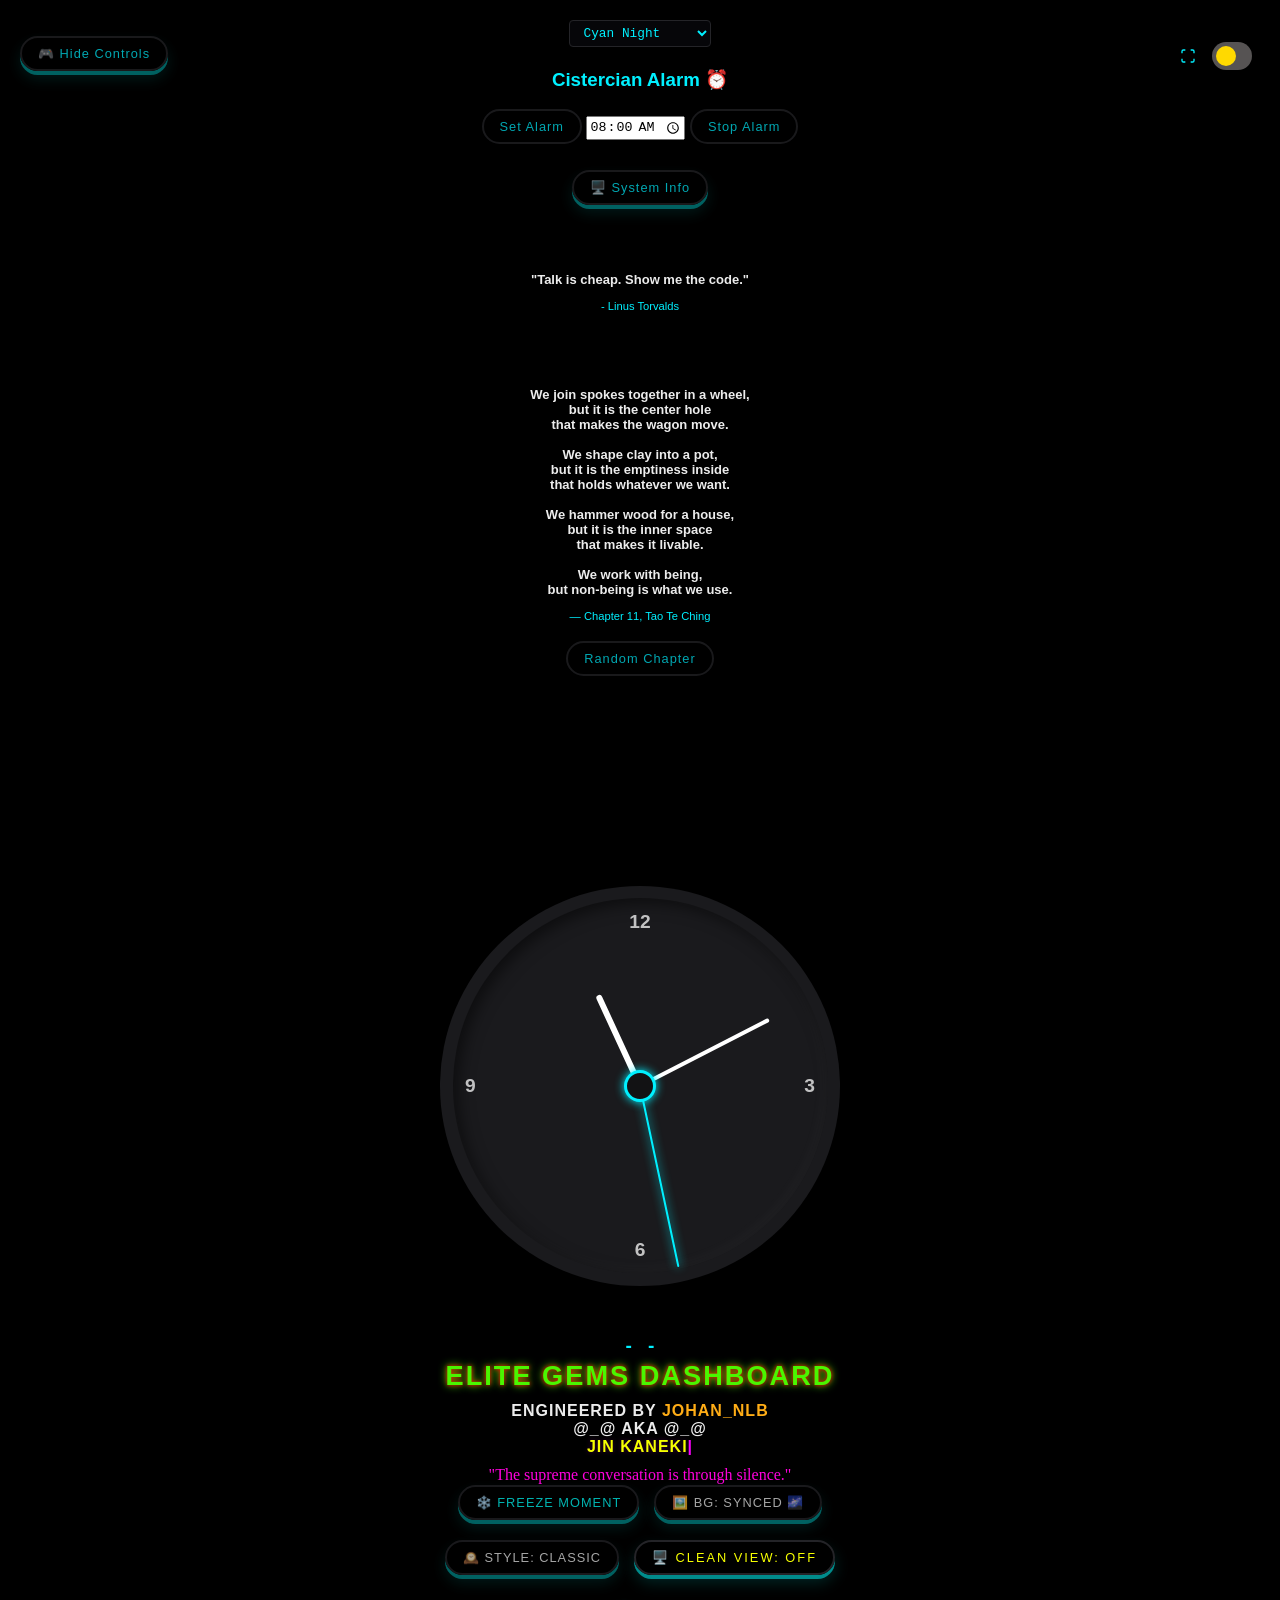
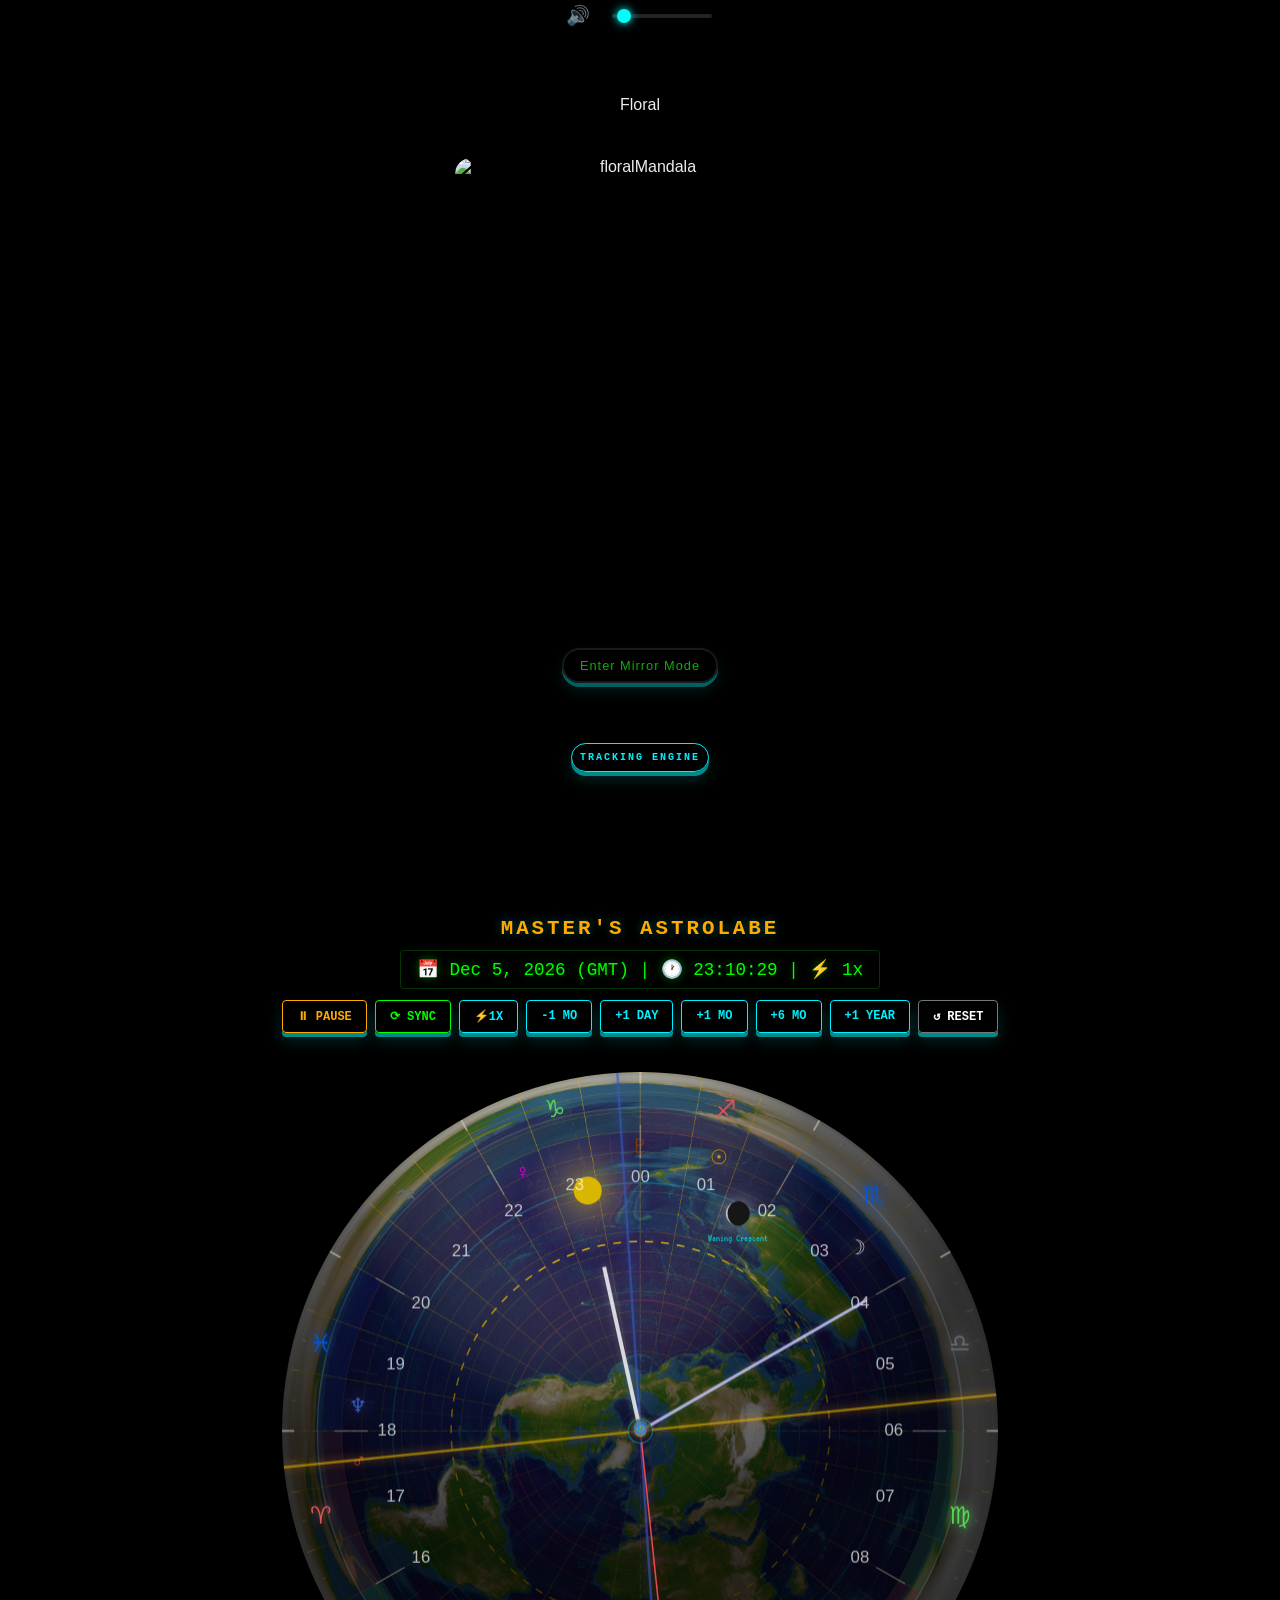
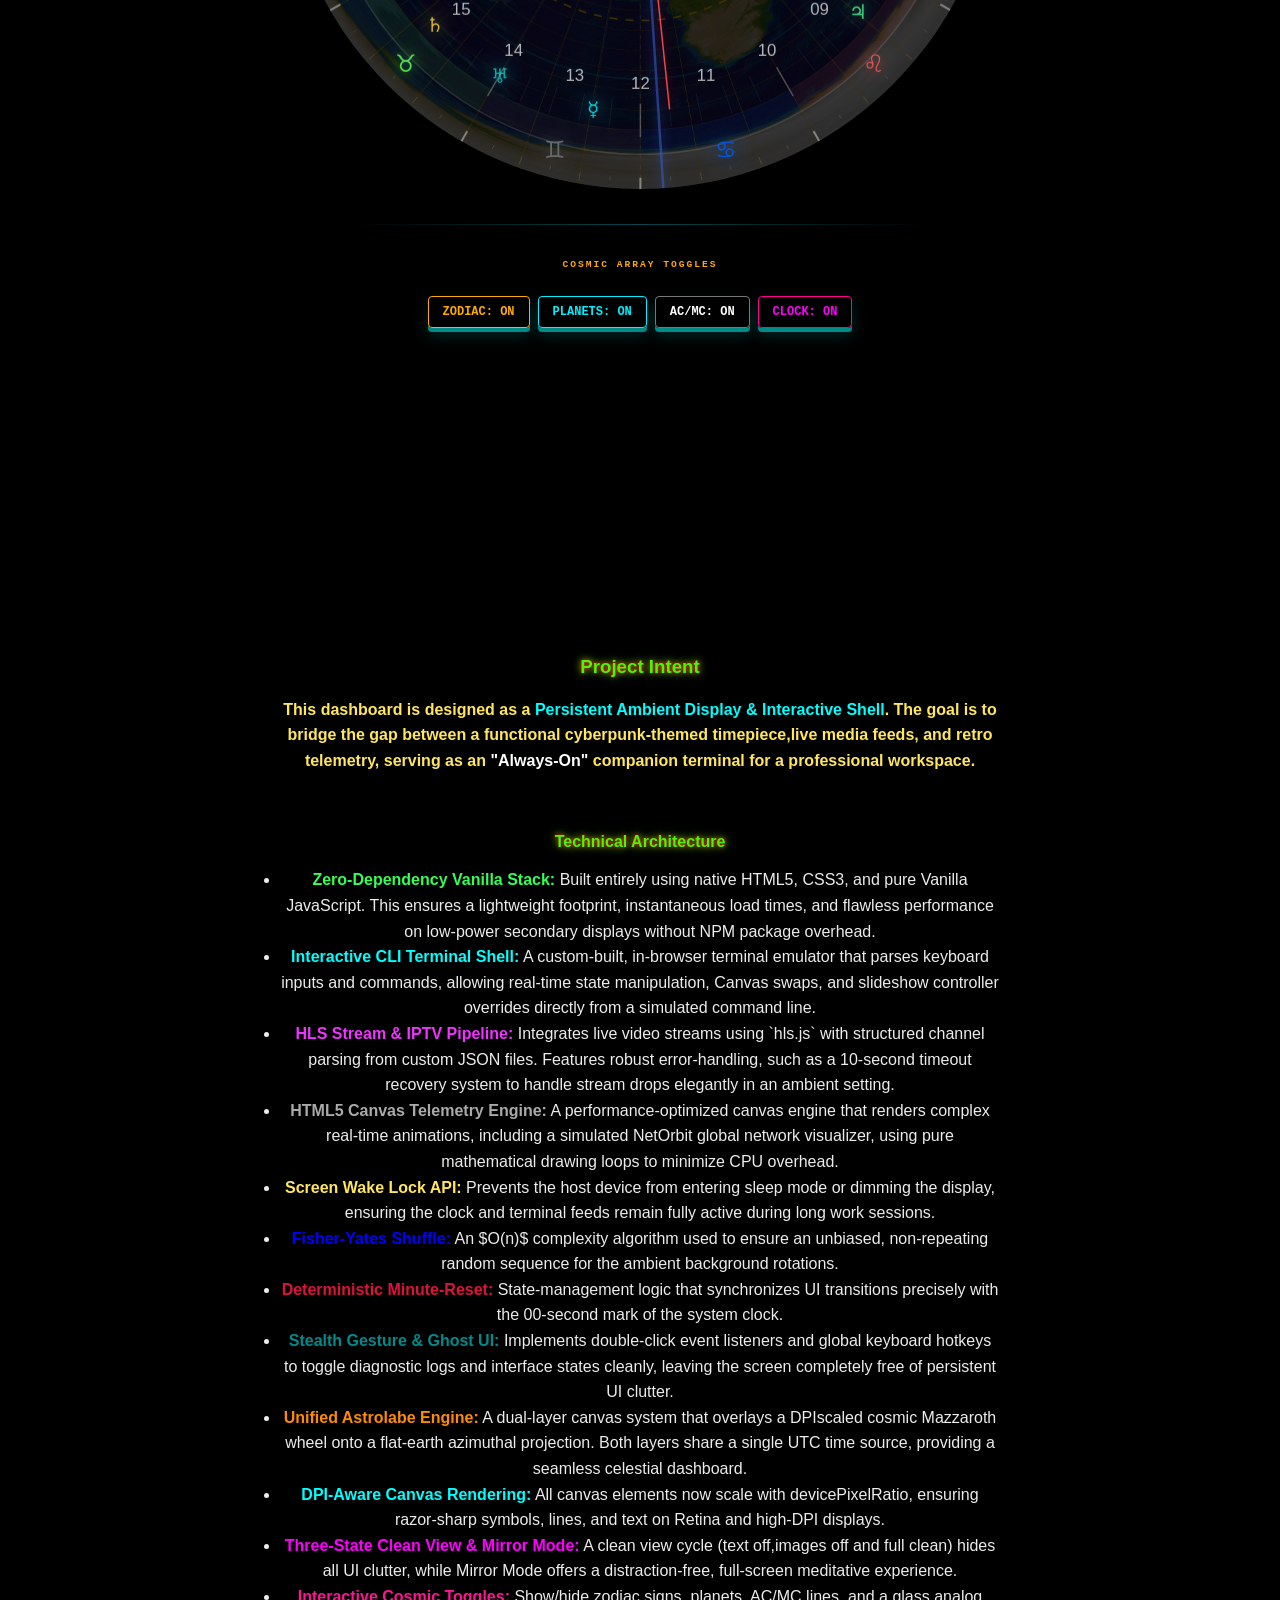
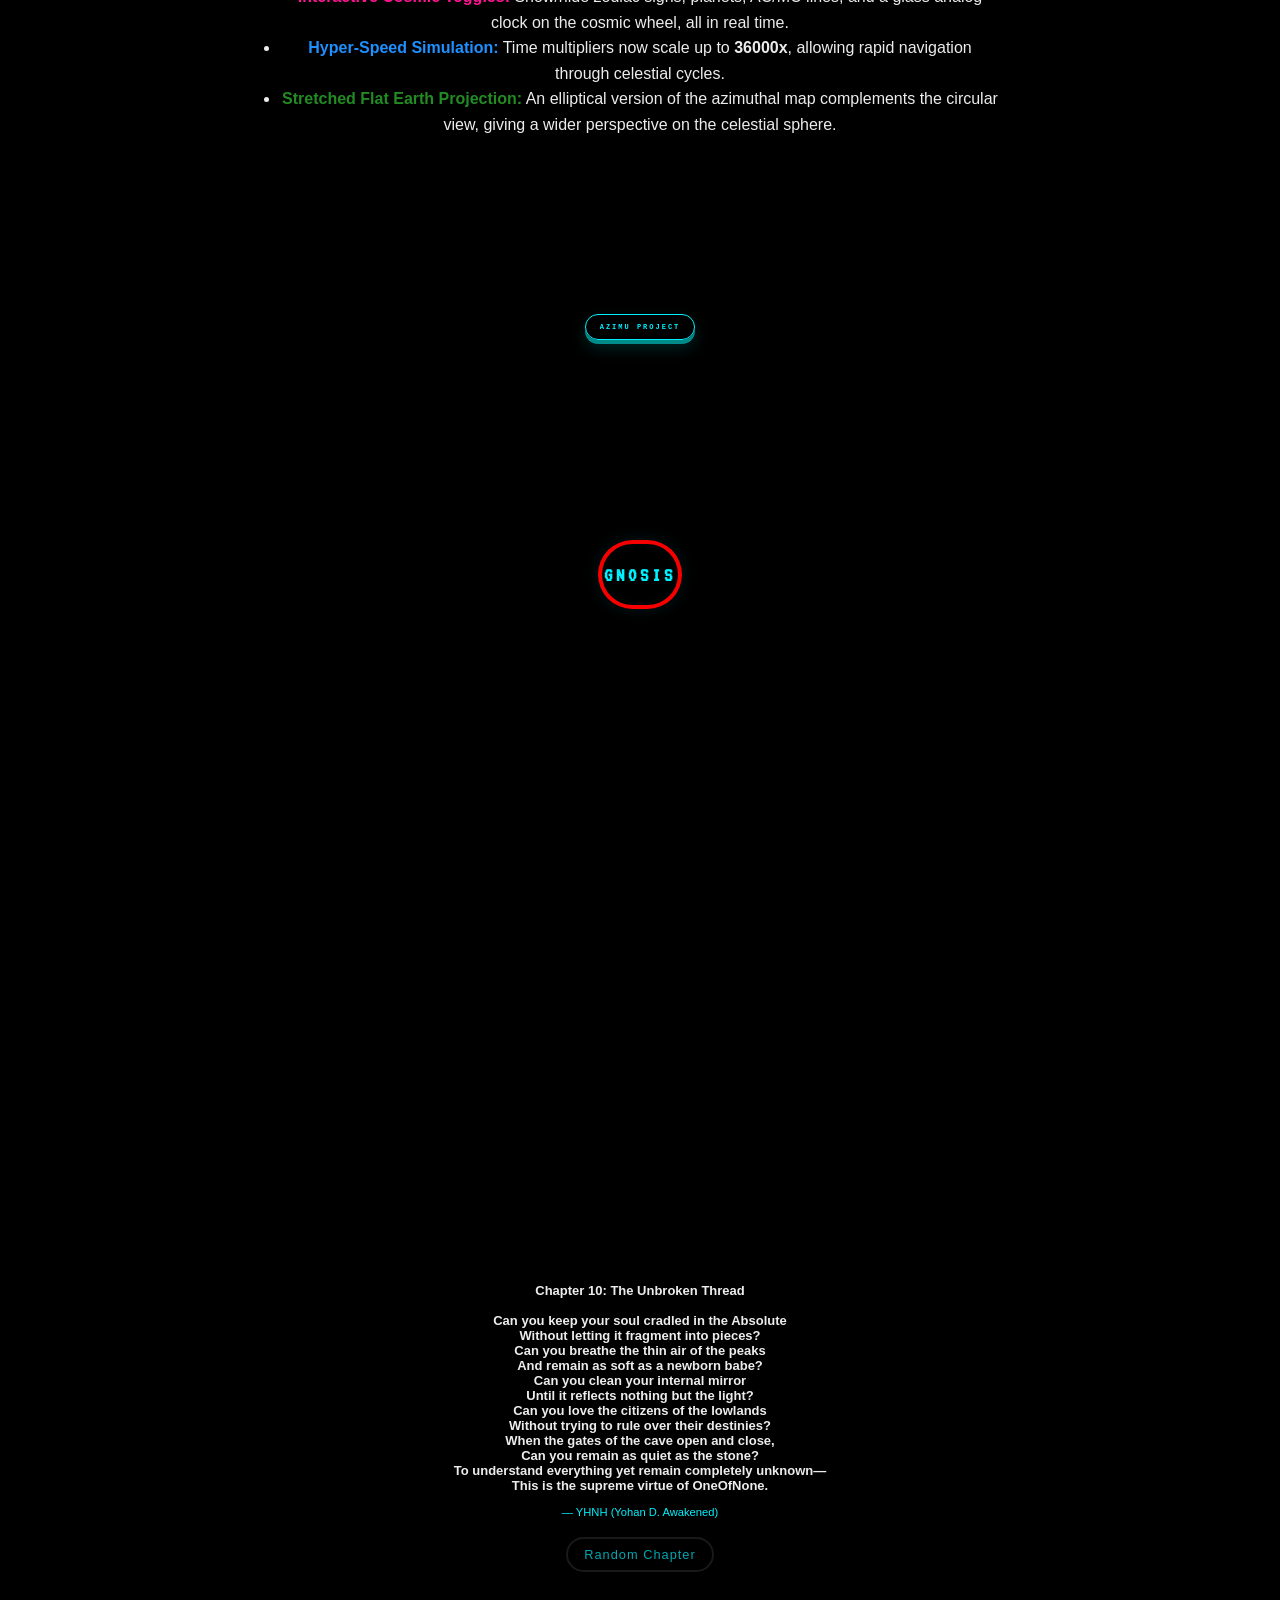
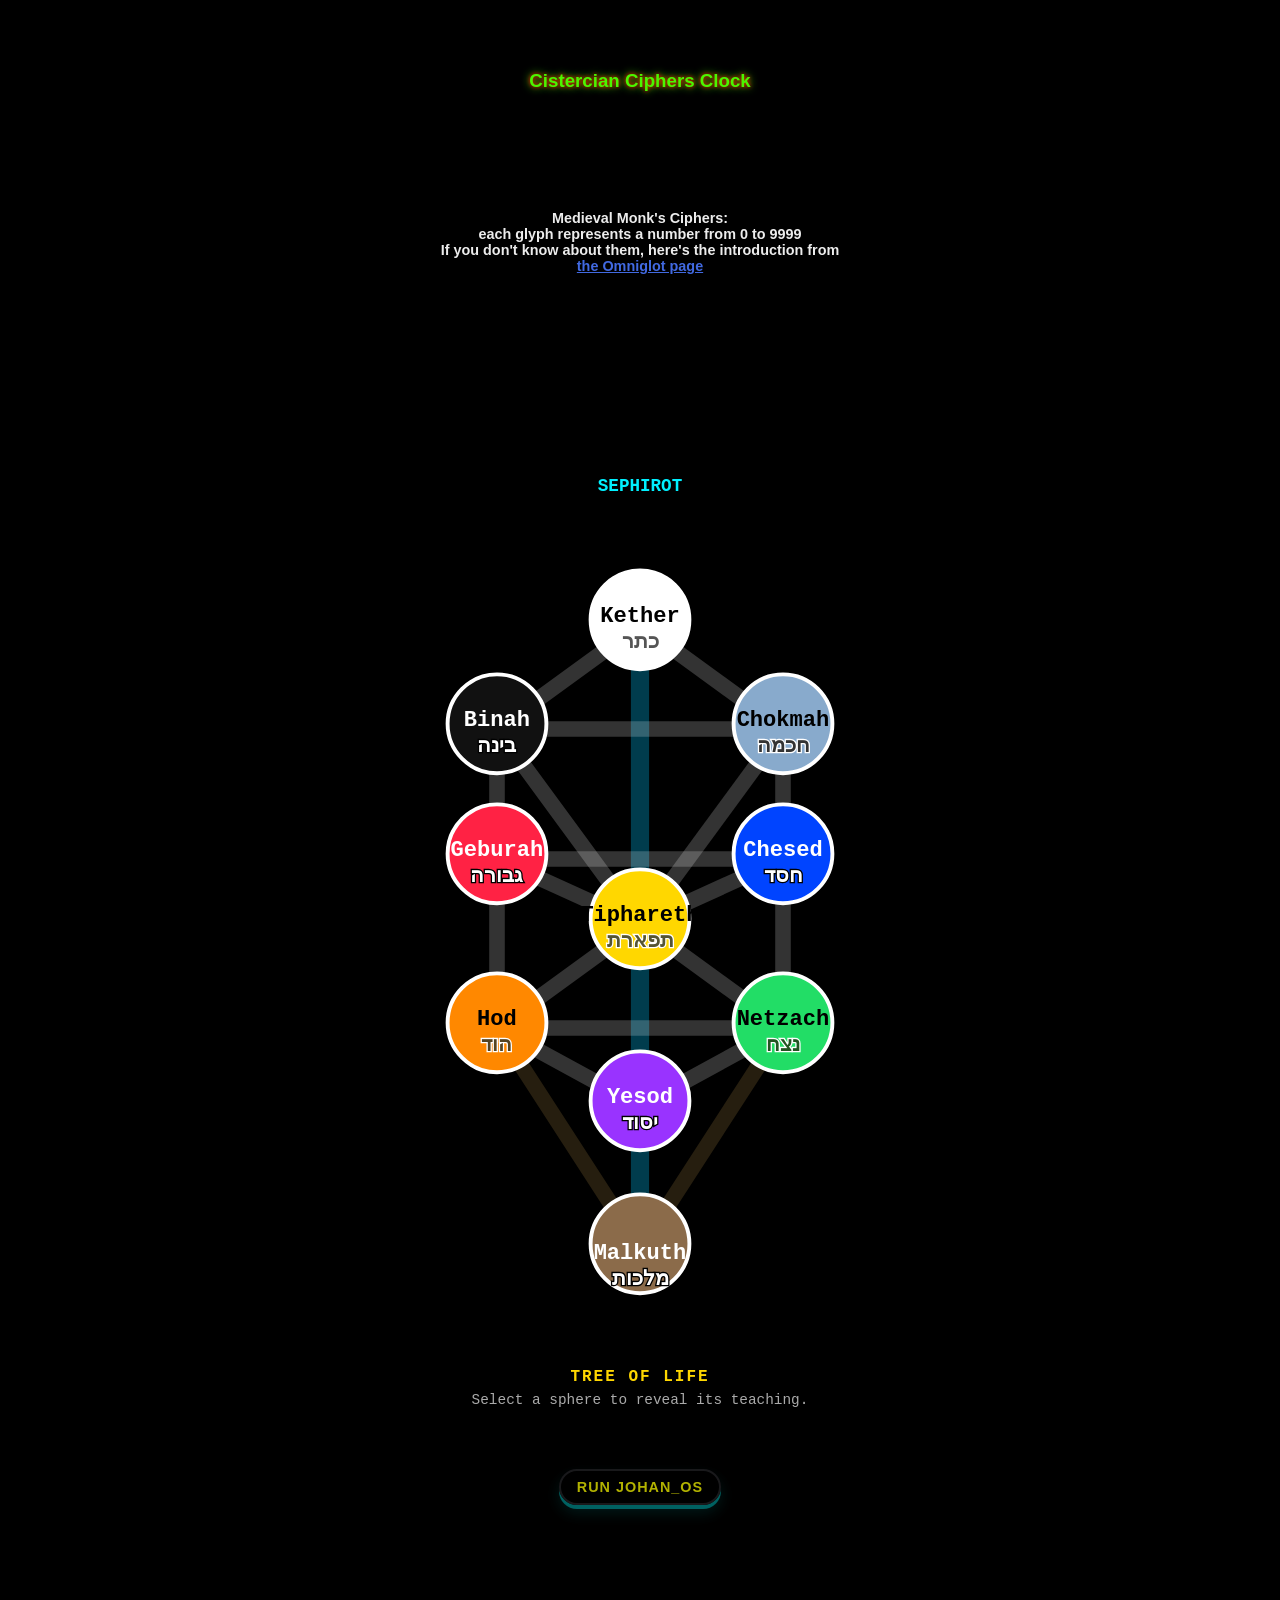
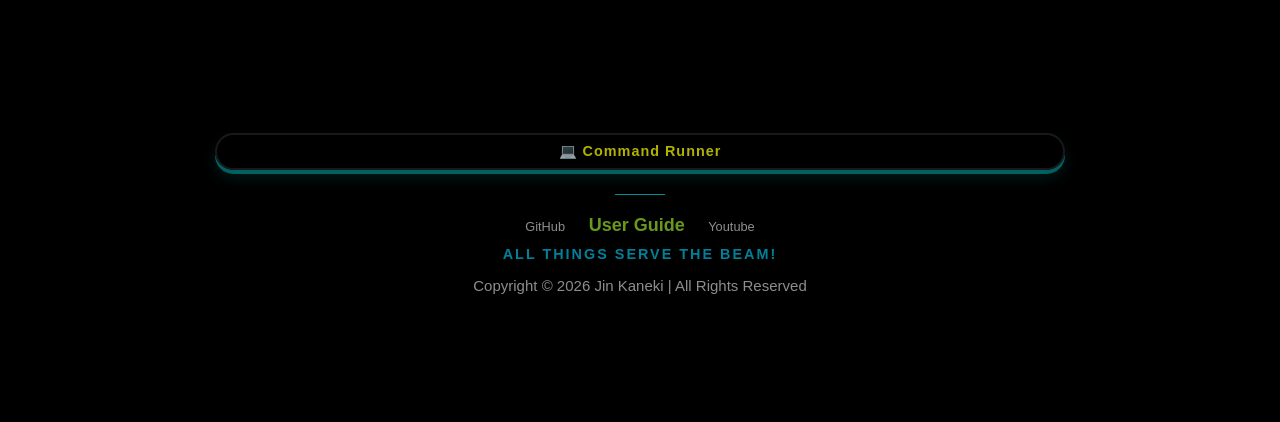
==== commit 7e59adb7: "fullscreen" ====
--- a/index.html
+++ b/index.html
@@ -89,7 +89,6 @@
             <svg class="fs-icon" width="16" height="16" viewBox="0 0 24 24" fill="none" stroke="currentColor" stroke-width="2">
                 <path d="M8 3H5a2 2 0 0 0-2 2v3m18 0V5a2 2 0 0 0-2-2h-3m0 18h3a2 2 0 0 0 2-2v-3M3 16v3a2 2 0 0 0 2 2h3"></path>
             </svg>
-            <span class="fs-label">Fullscreen</span>
         </button>
         <!--<span class="switch-label">Light/Dark</span> -->
         <label class="switch">
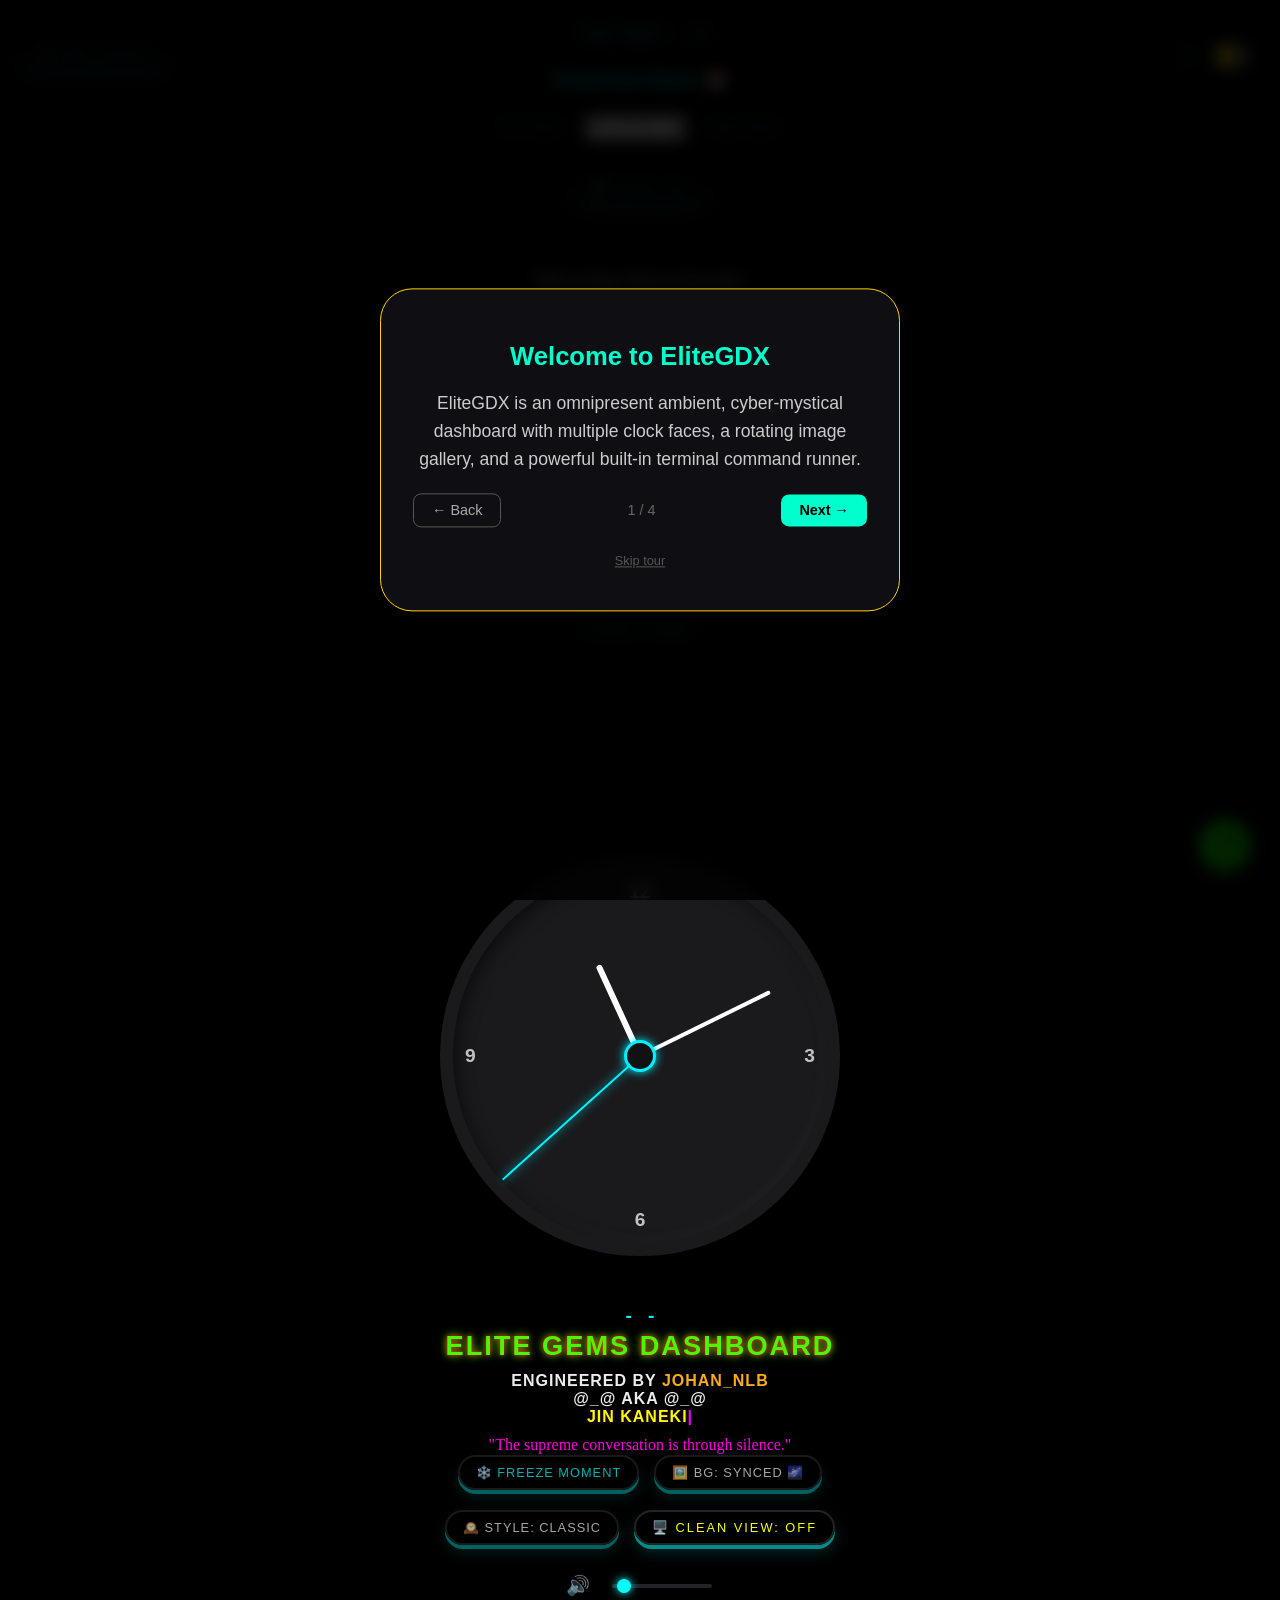
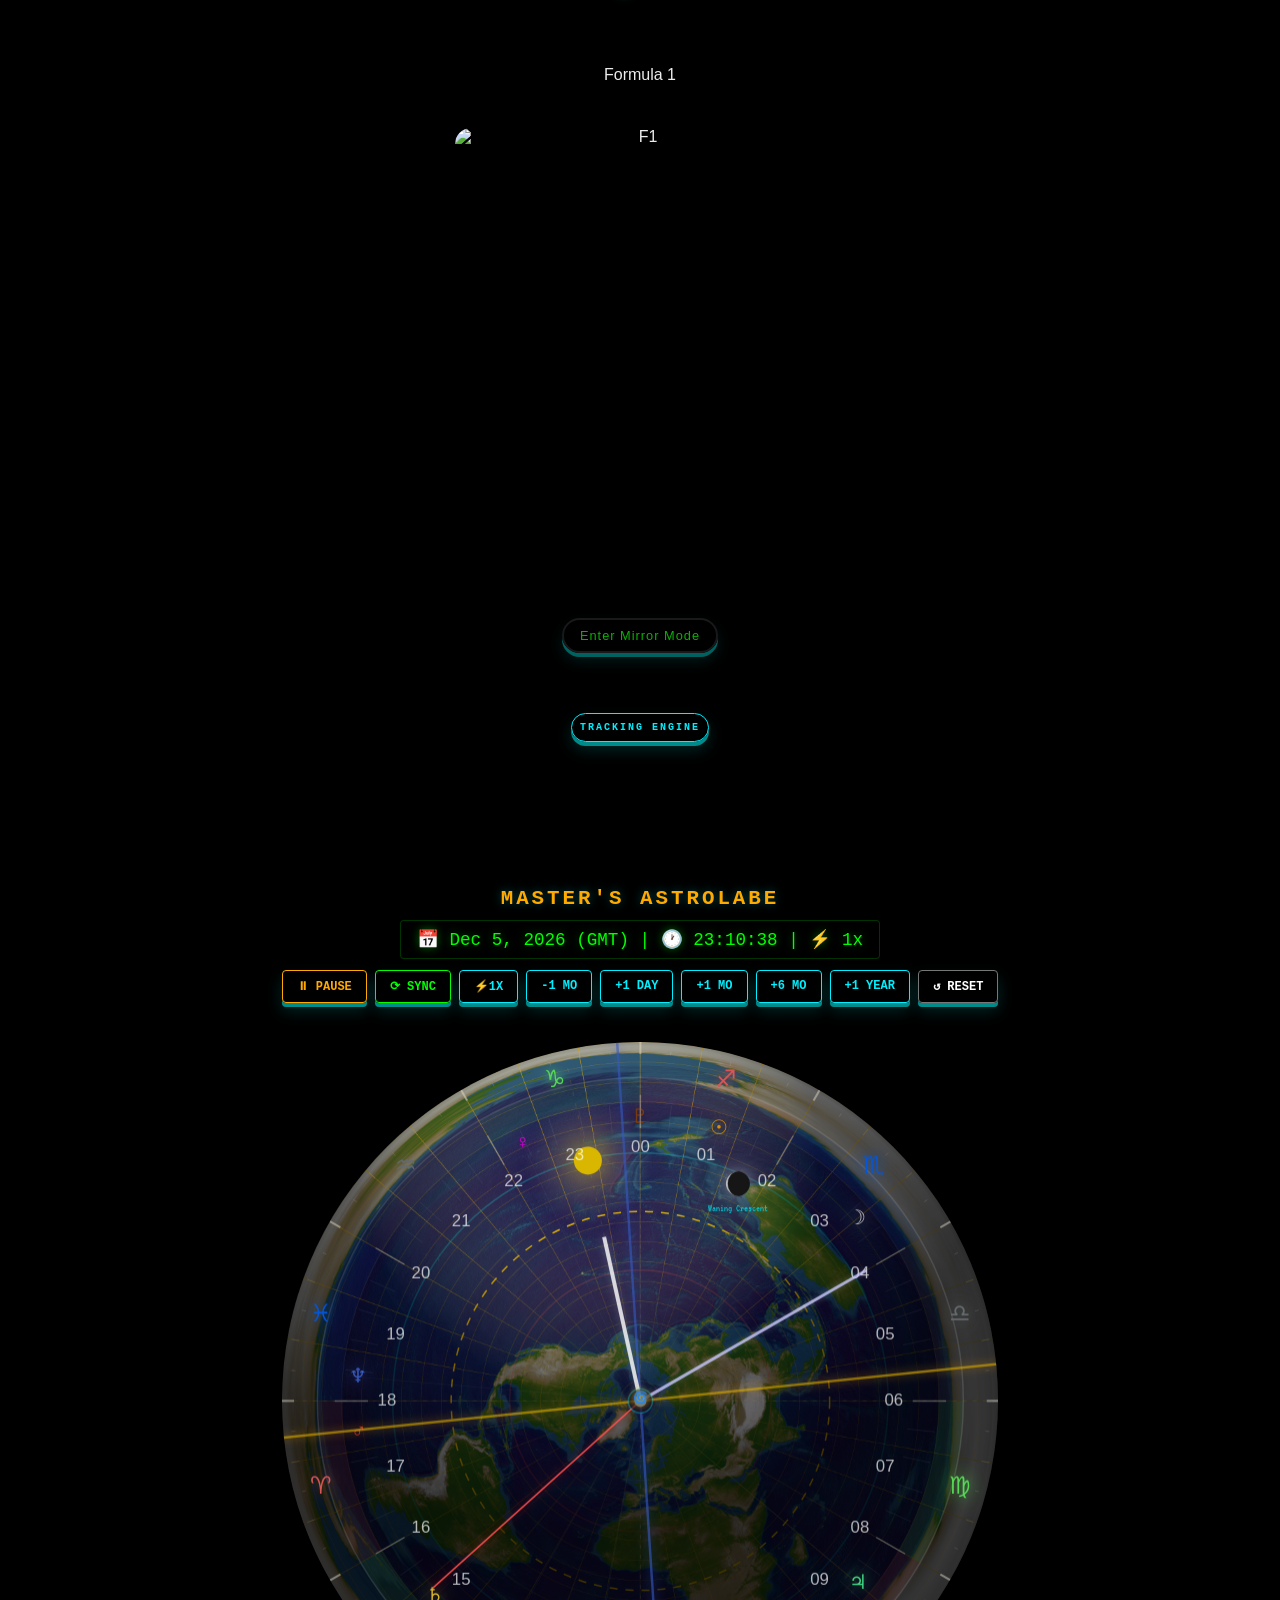
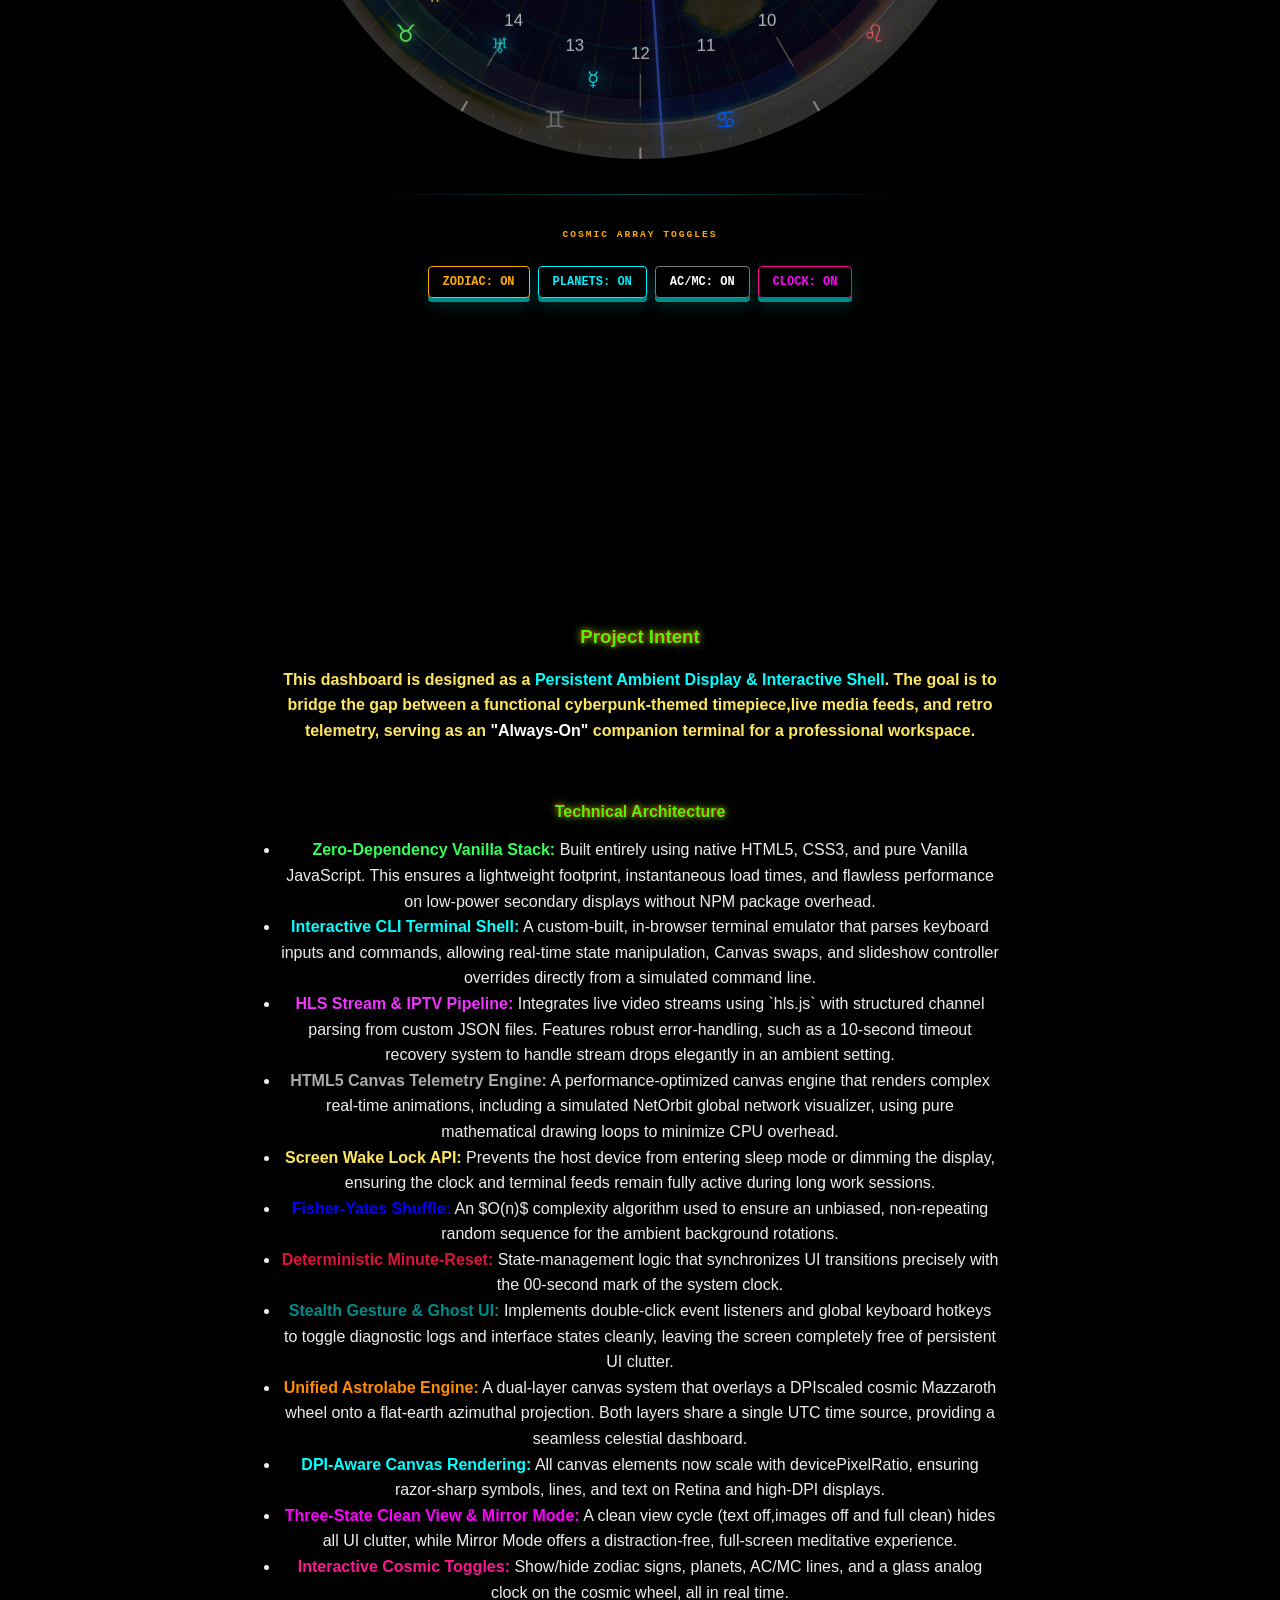
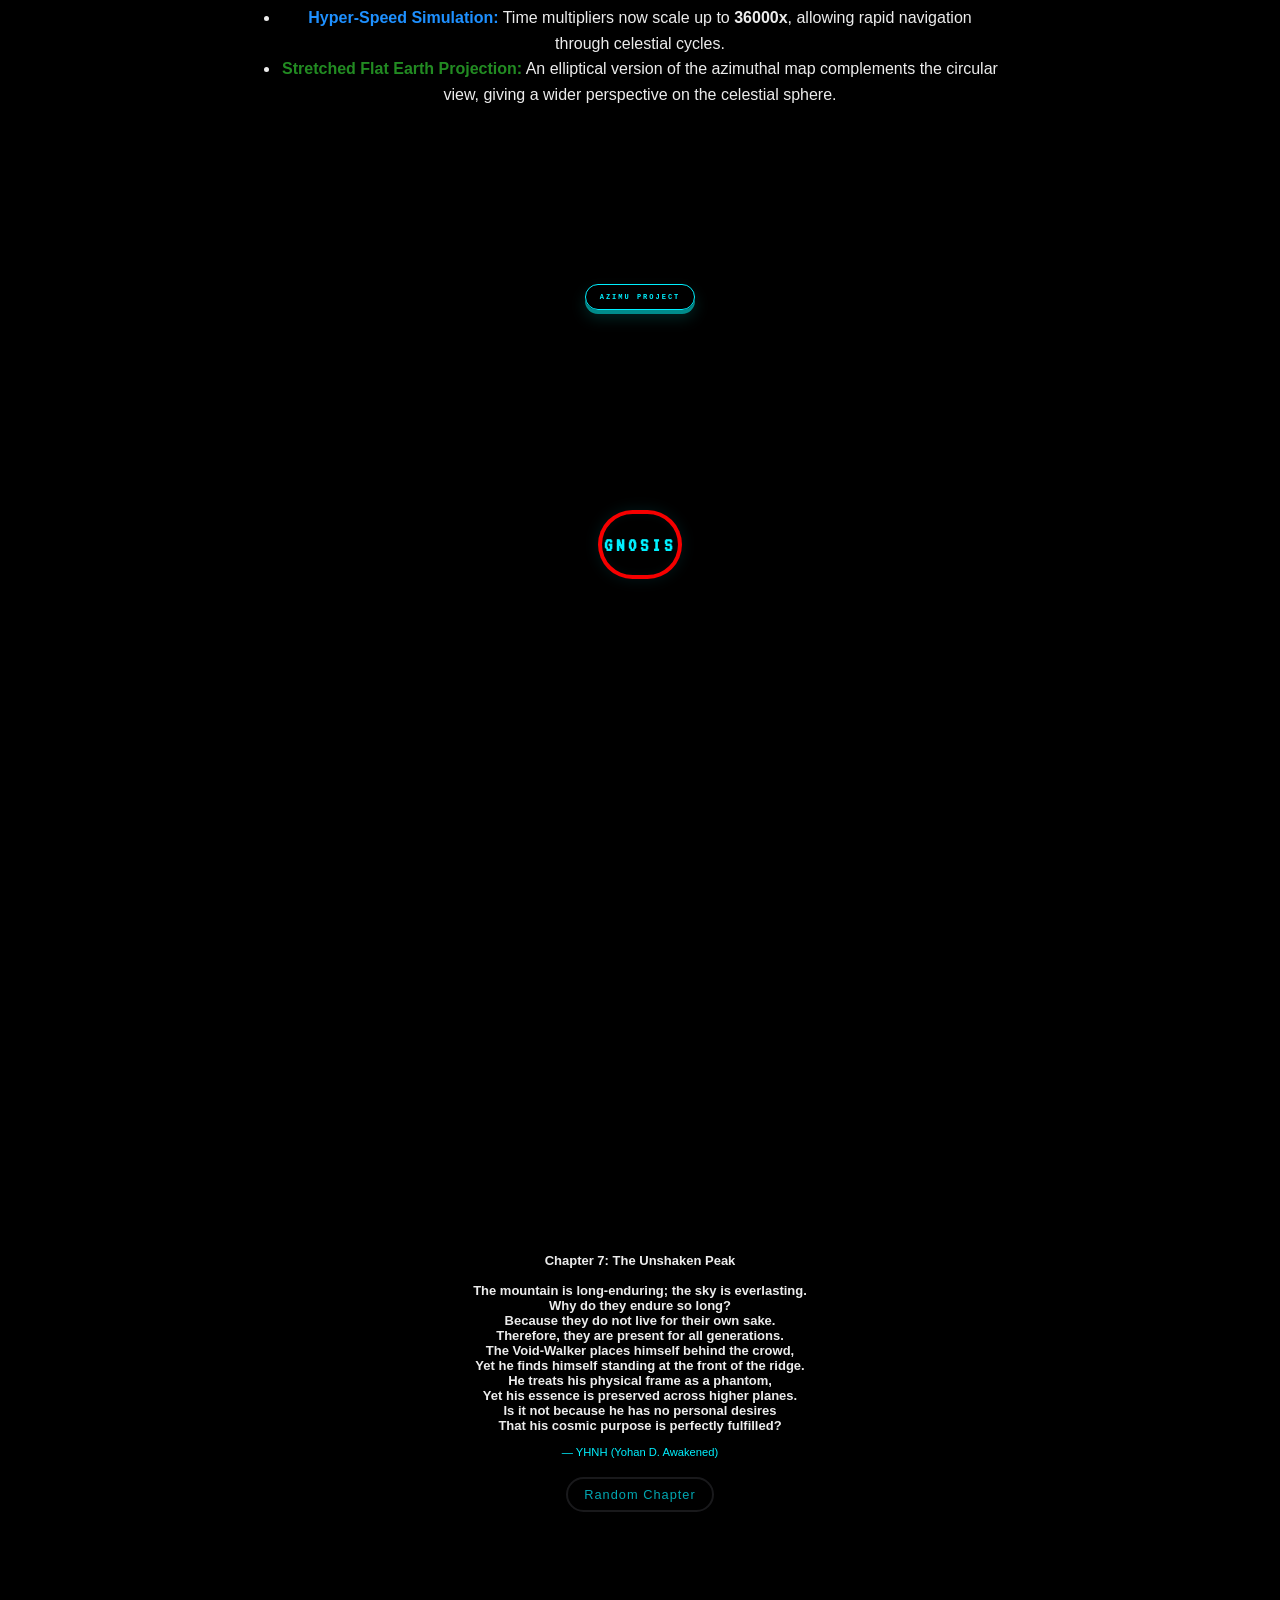
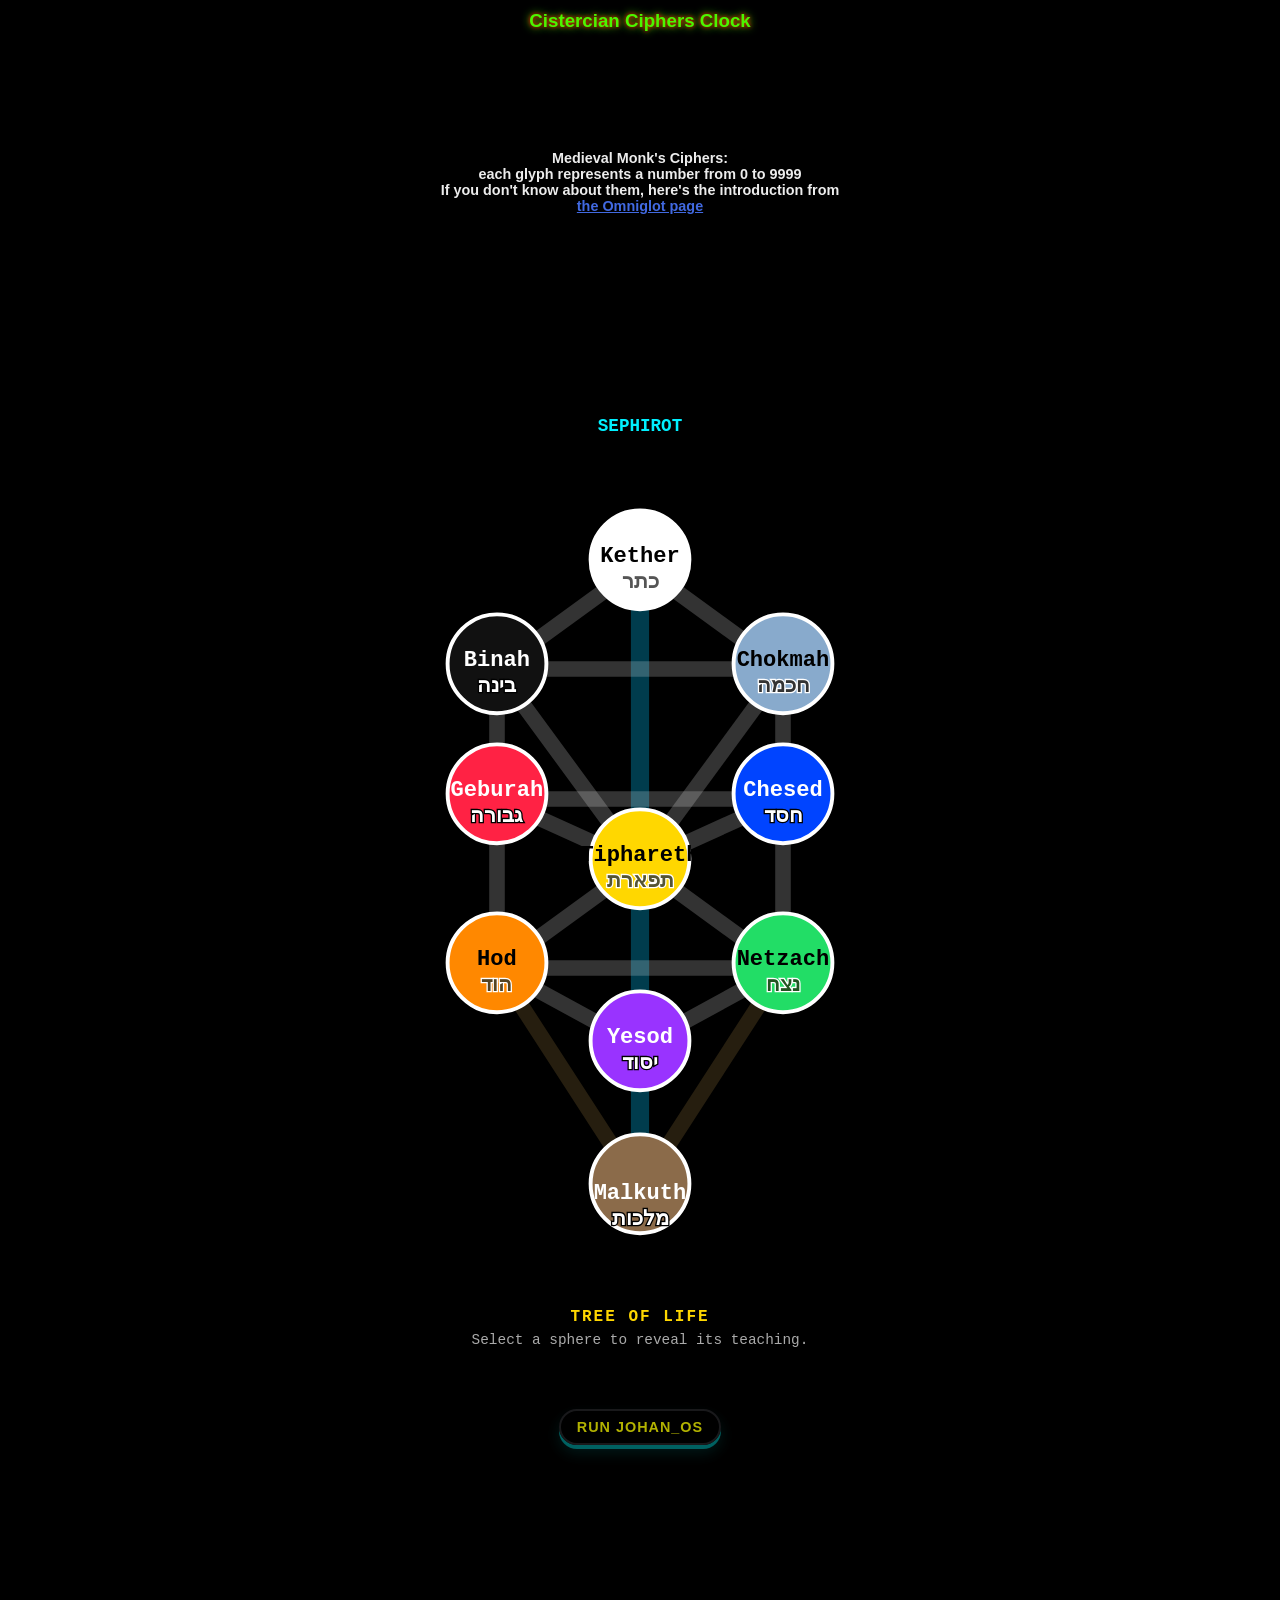
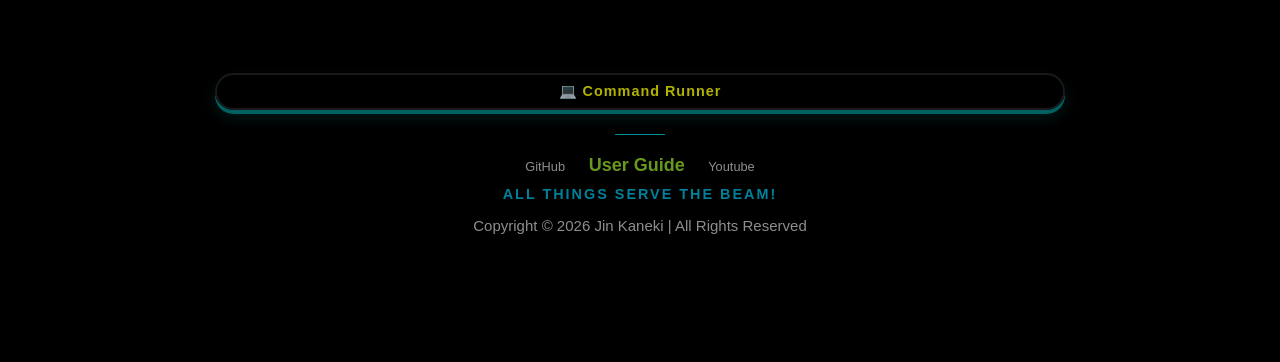
==== commit 036137aa: "v4.2.0 deployment" ====
--- a/index.html
+++ b/index.html
@@ -34,14 +34,15 @@
     <script src="https://www.gstatic.com/firebasejs/9.6.0/firebase-database-compat.js" defer></script>
     
     <script src="https://cdnjs.cloudflare.com/ajax/libs/three.js/r128/three.min.js"></script>
+    <script data-goatcounter="https://elitegdx.goatcounter.com/count" async src="//gc.zgo.at/count.js"></script>
 
     <!-- Primary SEO -->
-    <meta name="description" content="EliteGDX – Akashic Zero-Point Kryptos Neural Center. An ambient cyber-deck dashboard with Cistercian clock, terminal command runner, cipher suite, media playback, games, and neural tools.">
+    <meta name="description" content="EliteGDX - Akashic Zero-Point Kryptos Neural Center. An ambient cyber-deck dashboard with Cistercian clock, terminal command runner, cipher suite, media playback, games, and neural tools.">
     <meta name="keywords" content="Cistercian numerals, clock, dashboard, medieval numerals, web components">
     <meta name="author" content="Jin Kaneki">
 
     <!-- Open Graph / Social -->
-    <meta property="og:title" content="EliteGDX – Akashic Neural Center">
+    <meta property="og:title" content="EliteGDX - Akashic Neural Center">
     <meta property="og:description" content="Ambient cyber-deck dashboard with Cistercian clock, terminal, cipher suite, media playback & neural tools.">
     <meta property="og:image" content="https://jinkaneki.github.io/EliteGDX/preview.jpg">
     <meta property="og:url" content="https://jinkaneki.github.io/EliteGDX/">
@@ -1647,10 +1648,42 @@
     </div><br>
     <button id="open-cmd-runner" class="action-btn">💻 Command Runner</button>
 
-    
+    <!-- ===== STEP‑BY‑STEP TOUR ===== -->
+    <div id="tour-overlay" style="display:none; position:fixed; inset:0; z-index:99999; background:rgba(0,0,0,0.85); backdrop-filter:blur(8px);">
+        <div id="tour-modal" style="position:absolute; top:50%; left:50%; transform:translate(-50%,-50%); max-width:520px; width:90%; background:#0f0f13; border:1px solid #ffd000; border-radius:32px; padding:32px; color:#fff; font-family:'Comfortaa',sans-serif;">
+            <h2 id="tour-title" style="color:#00ffcc; font-size:1.6rem; font-weight:700; margin-bottom:8px;">Welcome to EliteGDX</h2>
+            <p id="tour-text" style="color:#ccc; font-size:1.1rem; line-height:1.6; margin-bottom:20px;">Your cyber-mystical dashboard awaits. Let's explore the key features.</p>
+            <div style="display:flex; gap:12px; margin-top:20px; justify-content:space-between; align-items:center;">
+                <button id="tour-prev" style="background:transparent; border:1px solid #555; color:#aaa; padding:8px 18px; border-radius:8px; cursor:pointer; font-size:0.9rem;">← Back</button>
+                <span id="tour-step-indicator" style="color:#666; font-size:0.9rem;">1 / 4</span>
+                <button id="tour-next" style="background:#00ffcc; border:none; color:#000; padding:8px 18px; border-radius:8px; cursor:pointer; font-weight:700; font-size:0.9rem;">Next →</button>
+            </div>
+            <button id="tour-skip" style="display:block; margin:16px auto 0; background:transparent; border:none; color:#555; cursor:pointer; font-size:0.8rem; text-decoration:underline;">Skip tour</button>
+        </div>
+    </div>
+
+    <!-- ===== GUIDE MODAL ===== -->
+    <div id="guide-overlay" style="display:none; position:fixed; inset:0; z-index:99999; background:rgba(0,0,0,0.85); backdrop-filter:blur(8px); font-family:'Comfortaa', sans-serif;">
+        <div id="guide-modal" style="position:absolute; top:50%; left:50%; transform:translate(-50%,-50%); width:90%; max-width:500px; background:#0f0f13; border:1px solid #0dff00; border-radius:16px; padding:40px; color:#fff;">
+            <h2 style="color:var(--accent); font-weight:700; margin-bottom:15px; font-size:1.8rem;">Welcome to EliteGDX</h2>
+            <p style="color:#9999a1; font-weight:300; line-height:1.6; margin-bottom:25px;">
+                Your ambient dashboard is ready. For a complete understanding of the systems, configurations, and terminal commands, we highly recommend reading the Operations Manual.
+            </p>
+            <div style="display:flex; flex-direction:column; gap:15px;">
+                <a href="./guide.html" target="_blank" class="btn-outline" style="text-align:center; padding:12px; border:1px solid var(--accent); color: greenyellow; text-decoration:none; border-radius:8px; font-weight:600;">Read the User Guide</a>
+                <button onclick="closeGuide()" style="background:var(--accent); color:#ff0000; border:none; padding:12px; border-radius:8px; font-family:'Comfortaa', sans-serif; font-weight:700; cursor:pointer;">Acknowledge & Close</button>
+            </div>
+        </div>
+    </div>
+
+    <!-- Floating Help Button  -->
+    <button id="help-float-btn" style="display:none; position:fixed; bottom:30px; right:30px; z-index:9998; background:#15ff00; color:#000; border:none; border-radius:50%; width:50px; height:50px; font-size:24px; font-weight:bold; cursor:pointer; box-shadow:0 4px 20px rgba(0,255,204,0.3);">
+        ?
+    </button>
 
     <footer class="site-footer">
             <div class="footer-line"></div>
+            <span id="online-count" style="color: #00ffcc; font-family: monospace; font-size: 0.75rem; opacity: 0.7; display: none;">[1 NODE ONLINE]</span>
             <div style="margin-top: 15px;">
                 <a href="https://github.com/JinKaneki/EliteGDX" style="color: inherit; text-decoration: none; margin: 0 10px;">GitHub</a>
                 <a href="./guide.html" style="font-size: large; font-weight: bold; color: greenyellow; text-decoration: none; margin: 0 10px;">User Guide</a>
